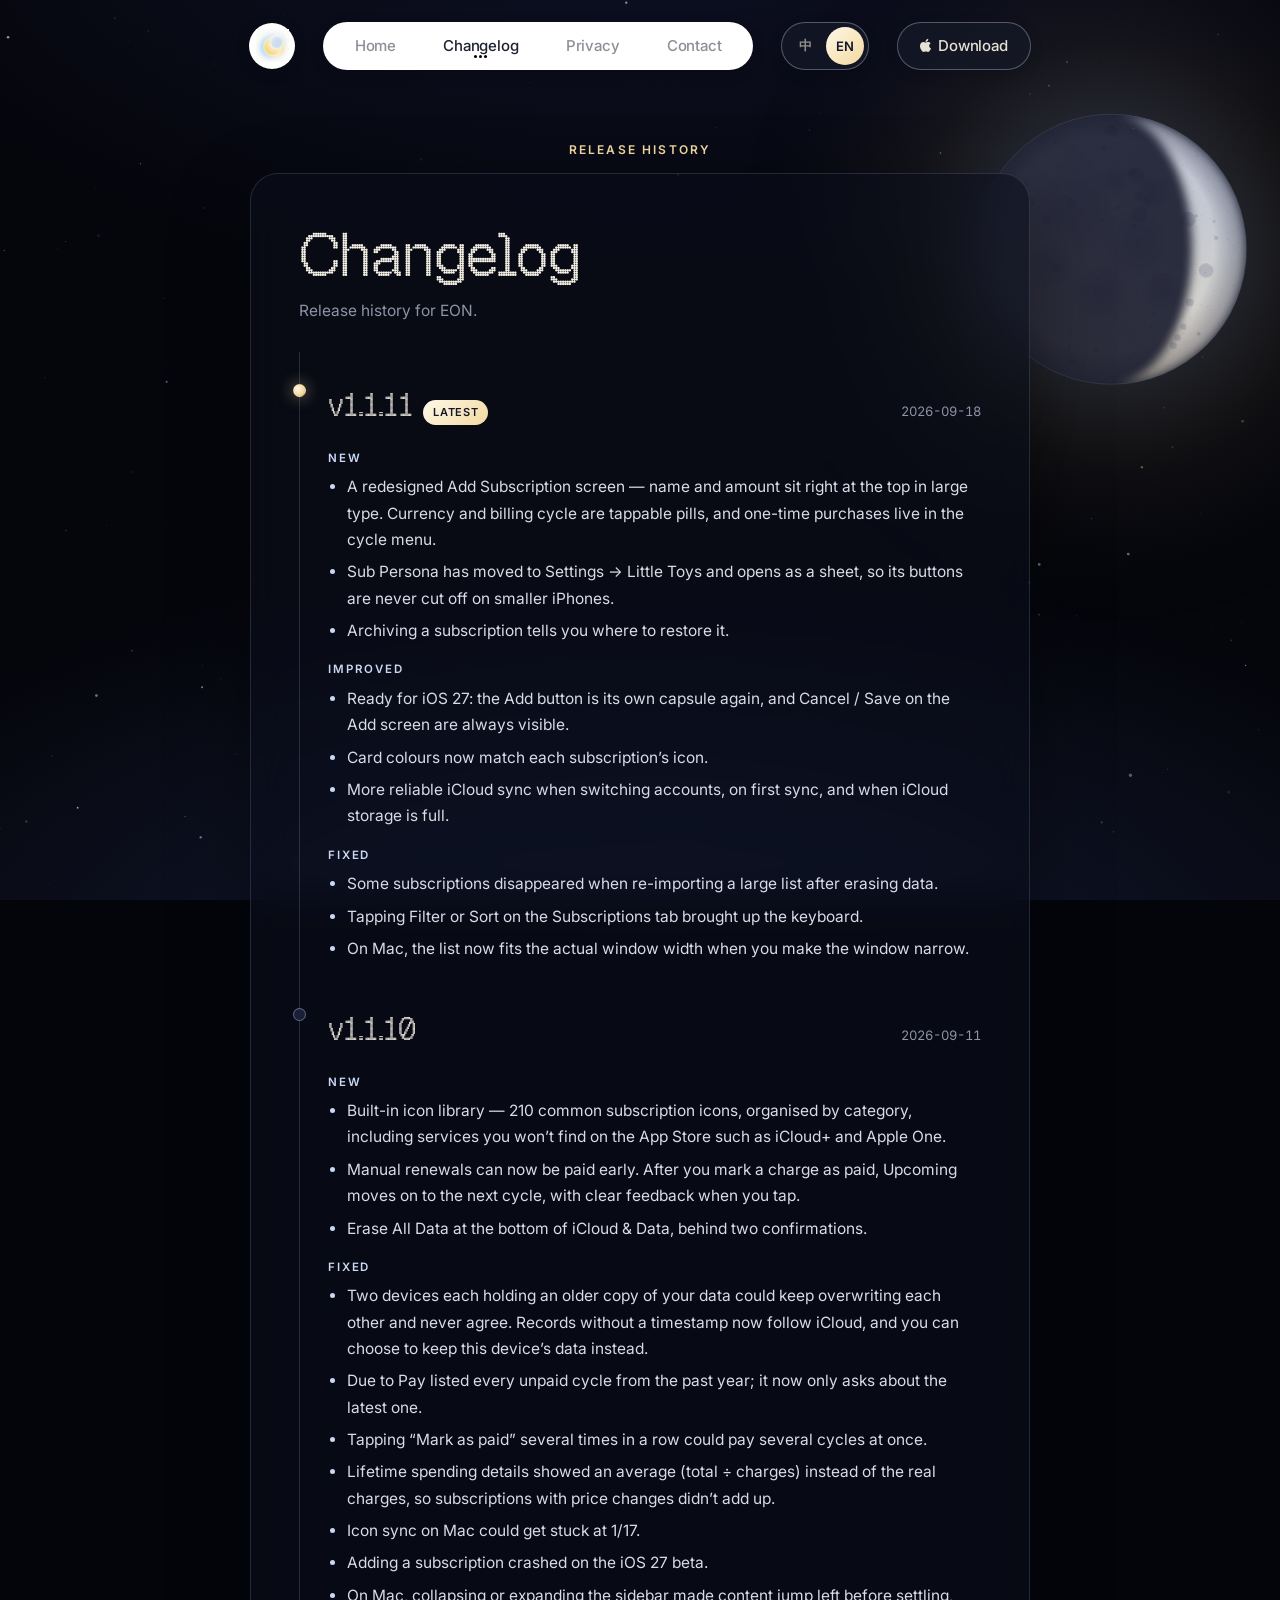
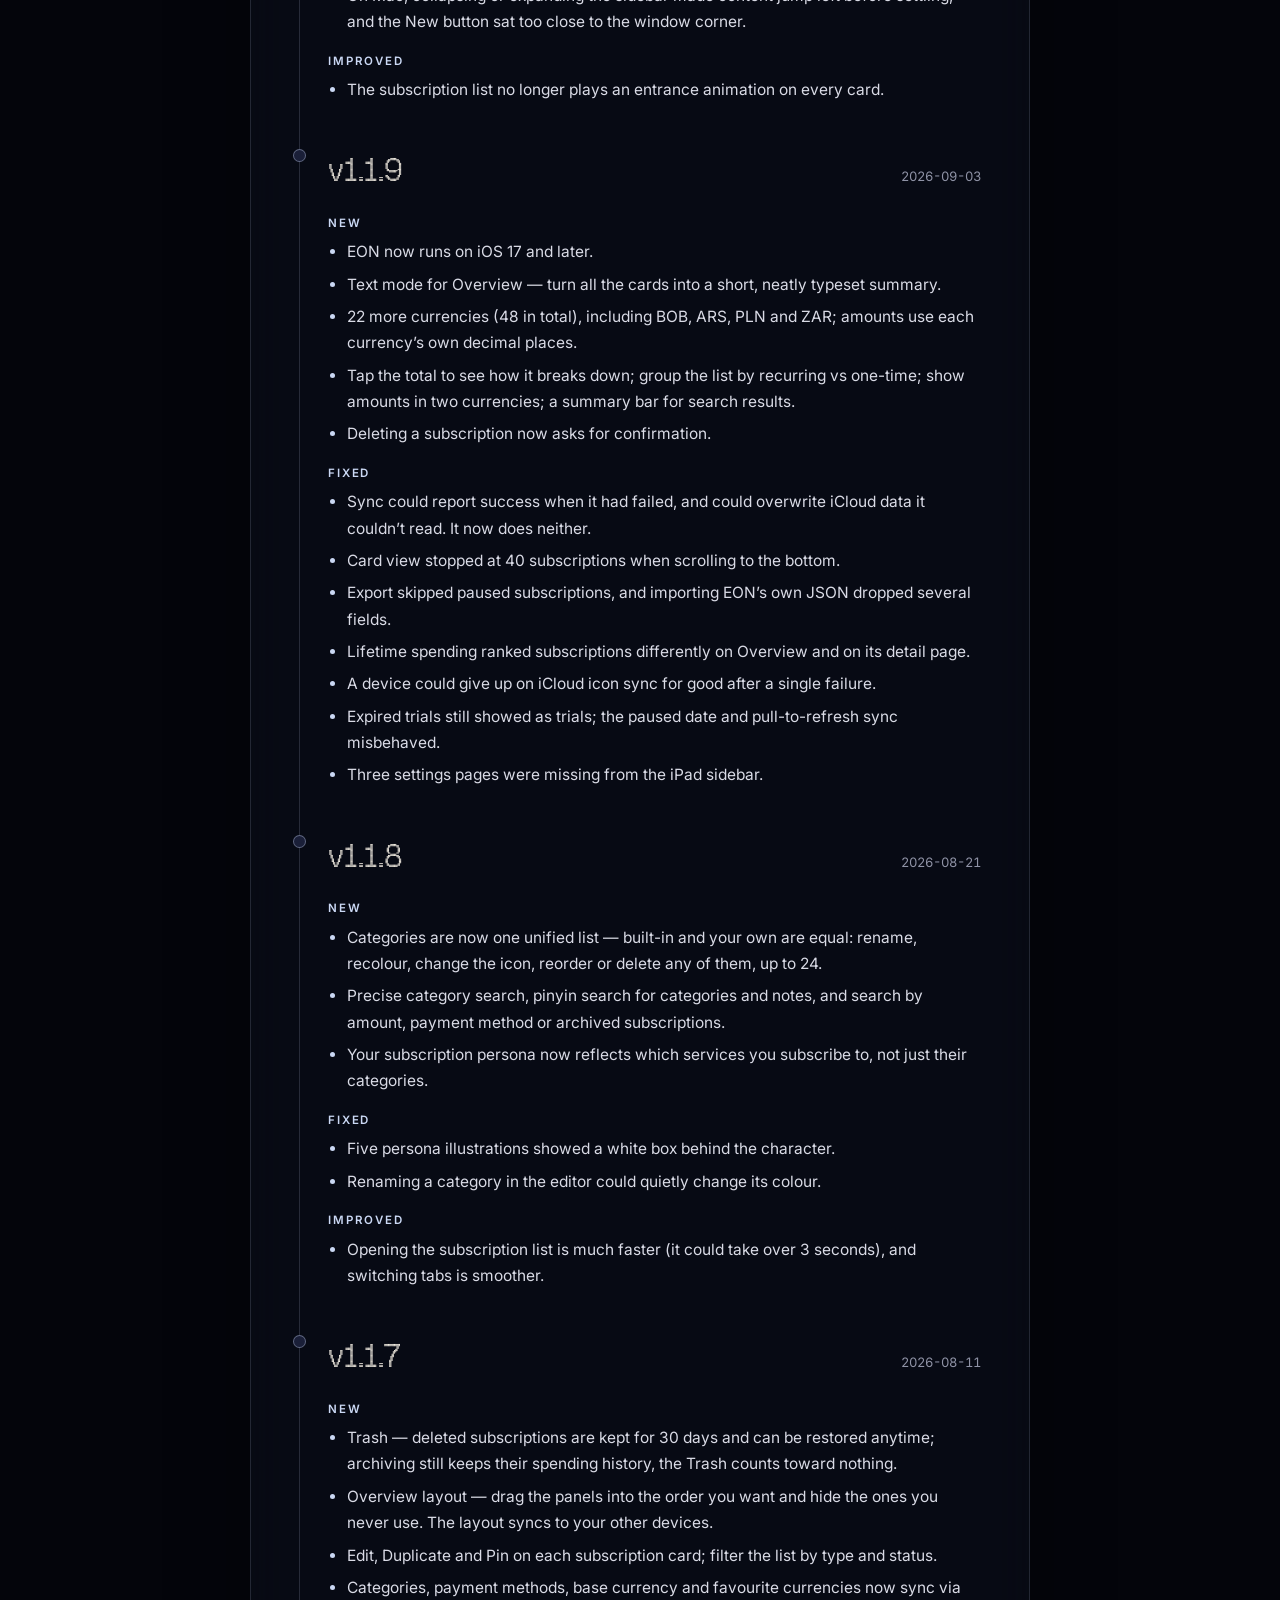
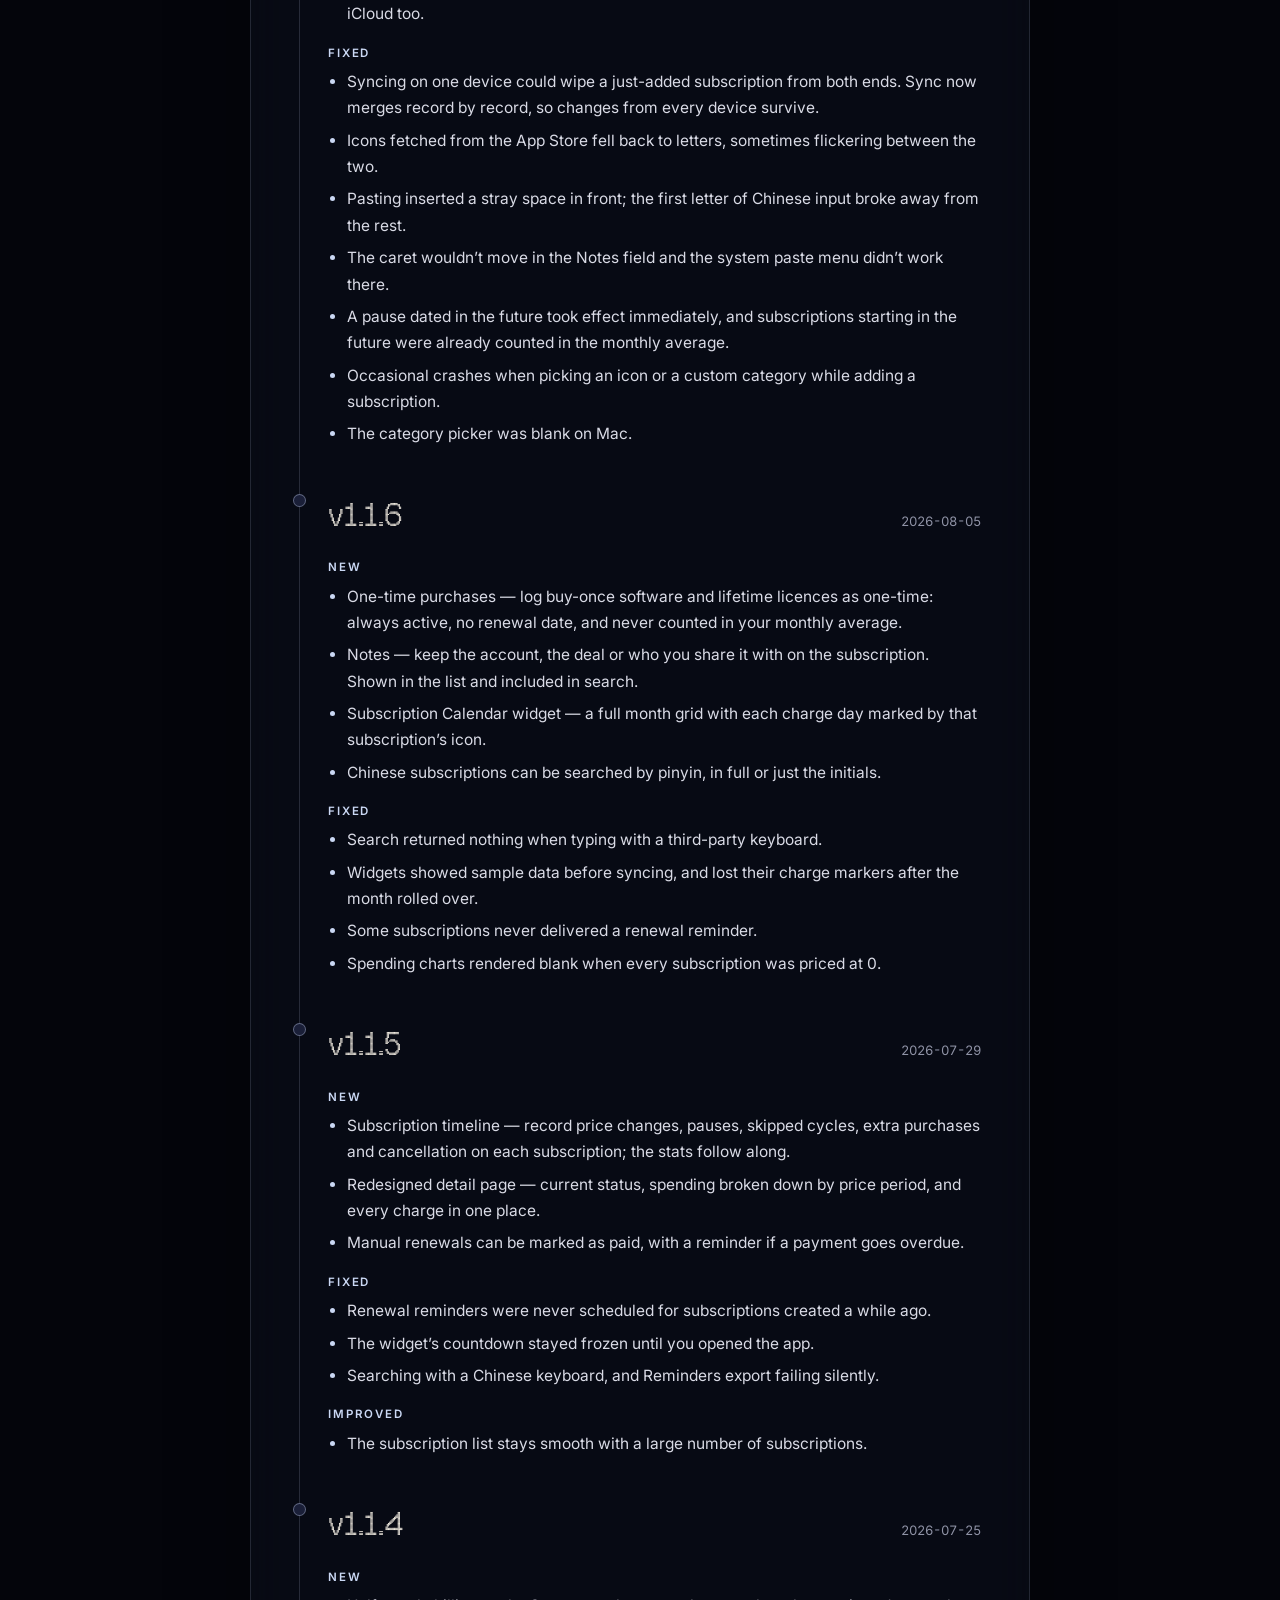
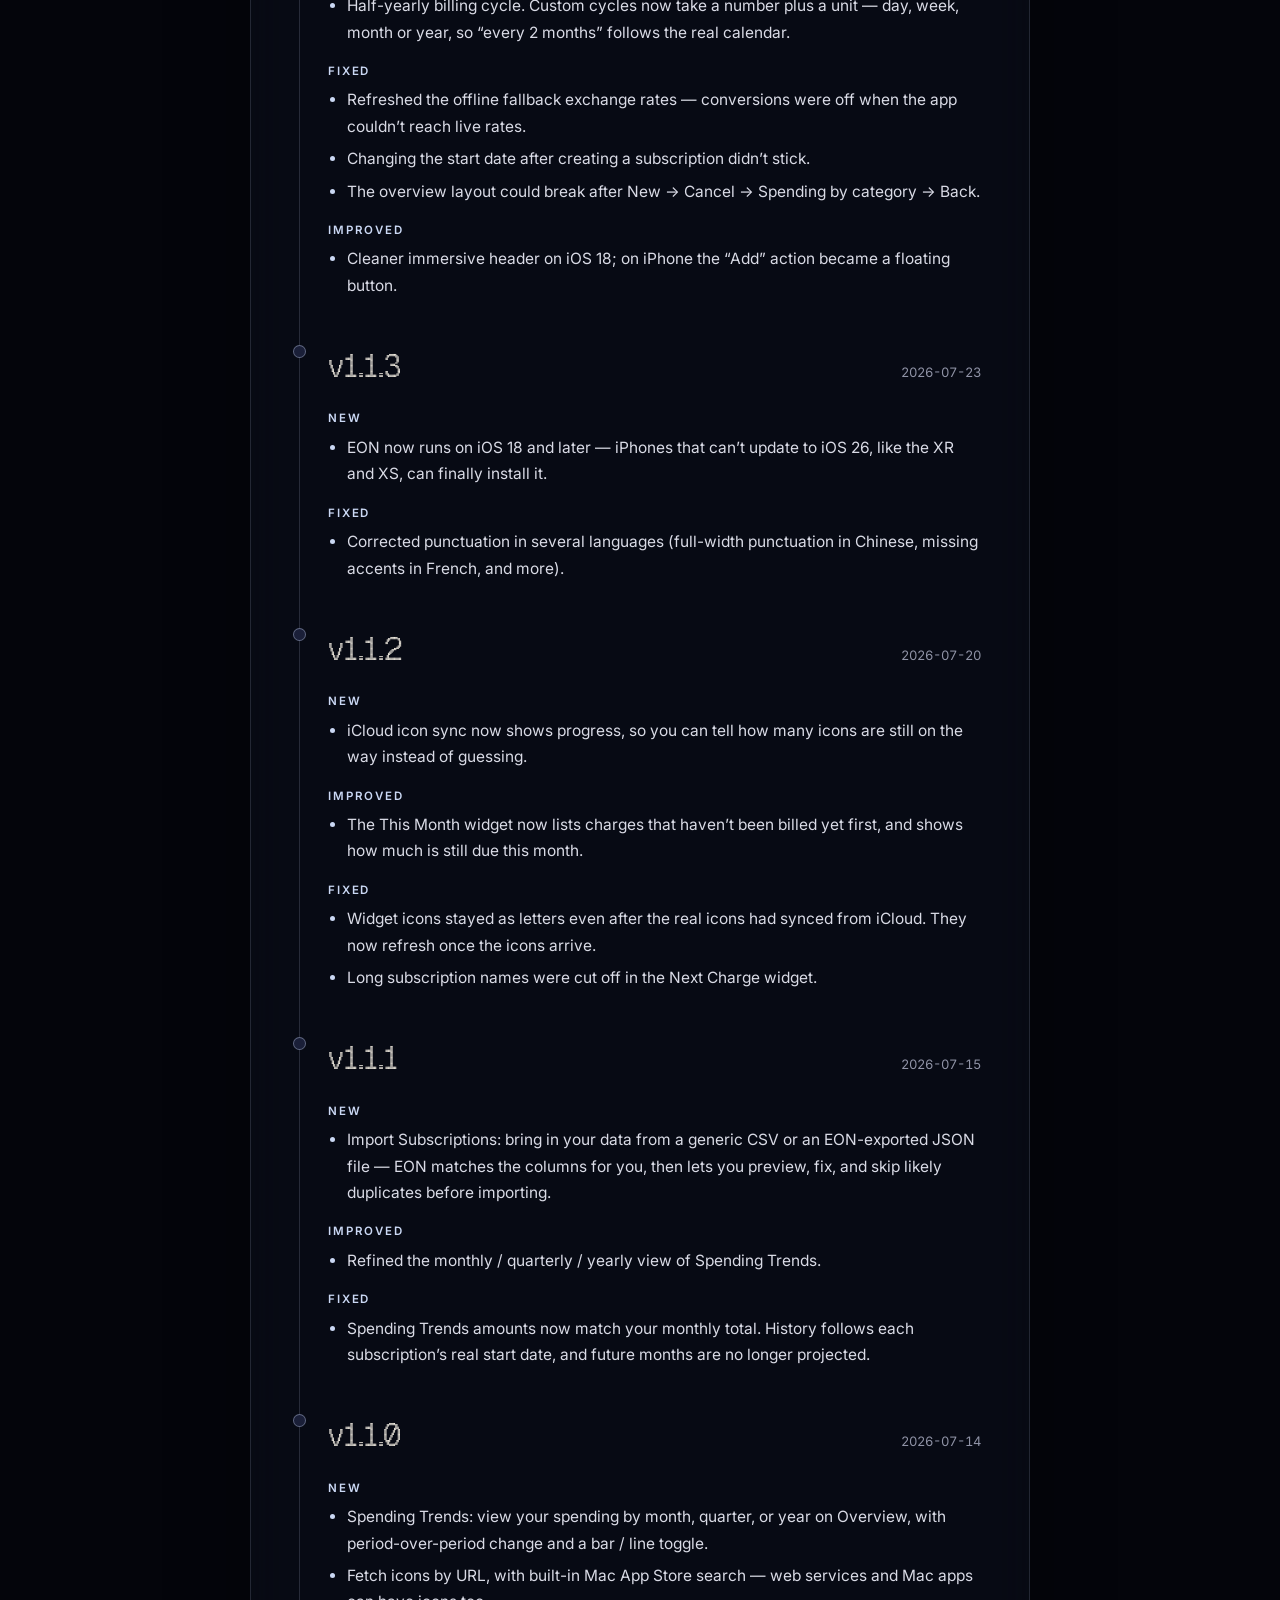
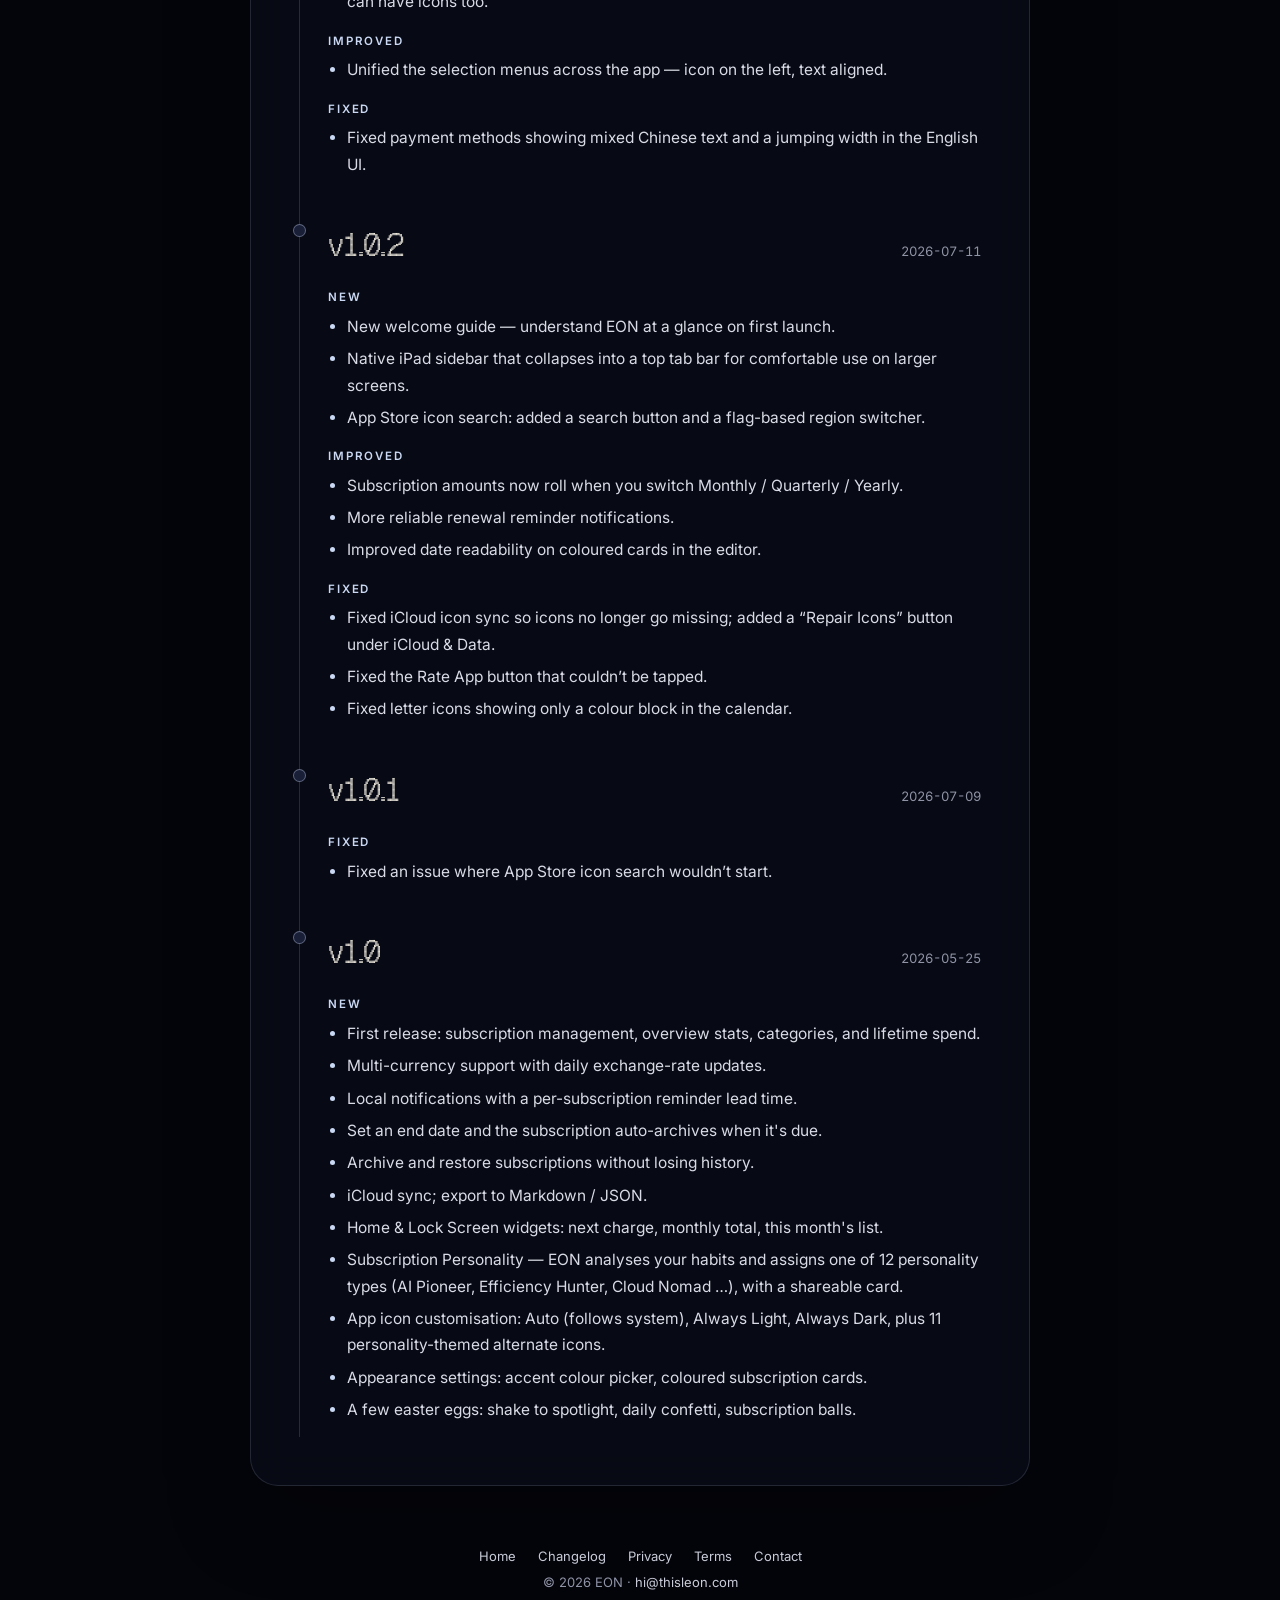
==== changelog.html @ d19ac511 "site: 换成月相主题新官网 + 中英切换 + 联系页 - 首页:动态月相夜空(月面纹理、柔和明暗交界线、8 相轨道、流星)、真实产品数据、App Store 下载直达 - 中英切换:记住选择,默认" ====
<!DOCTYPE html>
<html lang="en" data-lang="en">
<head>
  <meta charset="UTF-8" />
  <meta name="viewport" content="width=device-width, initial-scale=1, viewport-fit=cover" />
  <title>EON — Changelog</title>
  <meta name="description" content="EON tracks your subscriptions, reminds you before renewals and shows where your money goes. Free, private, on iPhone, iPad and Mac." />
  <script>
    (function () {
      var l;
      try { l = localStorage.getItem("eon-lang"); } catch (e) {}
      if (l !== "zh" && l !== "en") l = (navigator.language || "en").toLowerCase().indexOf("zh") === 0 ? "zh" : "en";
      var h = document.documentElement;
      h.setAttribute("data-lang", l);
      h.setAttribute("lang", l === "zh" ? "zh-Hans" : "en");
      h.dataset.titleEn = "EON — Changelog";
      h.dataset.titleZh = "EON —— 更新日志";
      document.title = l === "zh" ? h.dataset.titleZh : h.dataset.titleEn;
    })();
  </script>
  <link rel="preconnect" href="https://fonts.googleapis.com" />
  <link rel="preconnect" href="https://fonts.gstatic.com" crossorigin />
  <link href="https://fonts.googleapis.com/css2?family=Inter:wght@400;500;600&display=swap" rel="stylesheet" />
  <link href="https://db.onlinewebfonts.com/c/8cb707a9b8a73f8a7403336b861c3074?family=BubbledotICG-FinePos" rel="stylesheet" />
  <link rel="stylesheet" href="https://cdnjs.cloudflare.com/ajax/libs/font-awesome/6.5.2/css/all.min.css" integrity="sha512-SnH5WK+bZxgPHs44uWIX+LLJAJ9/2PkPKZ5QiAj6Ta86w+fsb2TkcmfRyVX3pBnMFcV7oQPJkl9QevSCWr3W6A==" crossorigin="anonymous" referrerpolicy="no-referrer" />
  <link rel="icon" href="assets/logo.webp" type="image/webp" />
  <link rel="stylesheet" href="styles.css" />
</head>
<body class="doc-page">
  <!-- Night sky + a moon that slowly walks through its phases (drawn in main.js). -->
  <div class="bg" aria-hidden="true">
    <canvas class="sky" data-moon="corner"></canvas>
    <div class="bg-grain"></div>
  </div>

  <div class="page">
    <header class="header">
      <a class="logo" href="index.html" aria-label="EON">
        <img src="assets/logo.webp" alt="" width="52" height="52" />
      </a>

      <nav class="nav" aria-label="Primary">
        <a class="nav-link" href="index.html"><span class="en">Home</span><span class="zh">首页</span></a>
        <a class="nav-link is-active" aria-current="page" href="changelog.html"><span class="en">Changelog</span><span class="zh">更新日志</span></a>
        <a class="nav-link" href="privacy.html"><span class="en">Privacy</span><span class="zh">隐私</span></a>
        <a class="nav-link" href="contact.html"><span class="en">Contact</span><span class="zh">联系</span></a>
      </nav>

      <div class="lang" role="group" aria-label="Language / 语言">
        <button type="button" data-l="zh" lang="zh-Hans">中</button>
        <button type="button" data-l="en" lang="en">EN</button>
      </div>

      <a class="sign-in" href="https://apps.apple.com/app/id6771706897" data-href-en="https://apps.apple.com/app/id6771706897" data-href-zh="https://apps.apple.com/cn/app/id6771706897" target="_blank" rel="noopener"><i class="fa-brands fa-apple" aria-hidden="true"></i> <span class="en">Download</span><span class="zh">下载</span></a>

      <button class="burger" type="button" aria-label="Menu" aria-expanded="false" aria-controls="mobile-menu">
        <span></span><span></span><span></span>
      </button>
    </header>

    <div class="menu-overlay" hidden></div>
    <nav class="mobile-menu" id="mobile-menu" aria-label="Mobile" hidden>
      <a class="mobile-link" href="index.html" style="--i: 0"><span class="en">Home</span><span class="zh">首页</span></a>
      <a class="mobile-link is-active" aria-current="page" href="changelog.html" style="--i: 1"><span class="en">Changelog</span><span class="zh">更新日志</span></a>
      <a class="mobile-link" href="privacy.html" style="--i: 2"><span class="en">Privacy</span><span class="zh">隐私</span></a>
      <a class="mobile-link" href="contact.html" style="--i: 3"><span class="en">Contact</span><span class="zh">联系</span></a>
      <a class="mobile-sign-in" href="https://apps.apple.com/app/id6771706897" data-href-en="https://apps.apple.com/app/id6771706897" data-href-zh="https://apps.apple.com/cn/app/id6771706897" target="_blank" rel="noopener" style="--i: 4"><i class="fa-brands fa-apple" aria-hidden="true"></i> <span class="en">Download on the App Store</span><span class="zh">在 App Store 下载</span></a>
    </nav>

    <main class="doc-main">
      <p class="kicker anim" style="--d: 0.05s"><span class="en">Release history</span><span class="zh">版本记录</span></p>
      <article class="doc anim" style="--d: 0.15s">
    <h1><span class="zh">更新日志</span><span class="en">Changelog</span></h1>
    <p class="muted">
      <span class="zh">EON 的版本更新记录。</span>
      <span class="en">Release history for EON.</span>
    </p>

    <div class="timeline">

    <div class="release latest">
      <div class="ver">
        <h3>v1.1.11</h3>
        <span class="badge-latest"><span class="zh">最新</span><span class="en">Latest</span></span>
        <span class="date">2026-09-18</span>
      </div>
      <div class="en">
        <h4>New</h4>
        <ul>
          <li>A redesigned Add Subscription screen — name and amount sit right at the top in large type. Currency and billing cycle are tappable pills, and one-time purchases live in the cycle menu.</li>
          <li>Sub Persona has moved to Settings → Little Toys and opens as a sheet, so its buttons are never cut off on smaller iPhones.</li>
          <li>Archiving a subscription tells you where to restore it.</li>
        </ul>
        <h4>Improved</h4>
        <ul>
          <li>Ready for iOS 27: the Add button is its own capsule again, and Cancel / Save on the Add screen are always visible.</li>
          <li>Card colours now match each subscription’s icon.</li>
          <li>More reliable iCloud sync when switching accounts, on first sync, and when iCloud storage is full.</li>
        </ul>
        <h4>Fixed</h4>
        <ul>
          <li>Some subscriptions disappeared when re-importing a large list after erasing data.</li>
          <li>Tapping Filter or Sort on the Subscriptions tab brought up the keyboard.</li>
          <li>On Mac, the list now fits the actual window width when you make the window narrow.</li>
        </ul>
      </div>
      <div class="zh">
        <h4>新增</h4>
        <ul>
          <li>新增订阅页重做 —— 名称和金额放到最上面，大字直接输入；币种和周期变成胶囊，点一下就能切，买断也并进了周期菜单。</li>
          <li>订阅人格搬进「设置 → 小玩具」，改为底部弹窗，小屏手机上按钮不再被挡住。</li>
          <li>归档后会告诉你去哪里恢复。</li>
        </ul>
        <h4>优化</h4>
        <ul>
          <li>适配 iOS 27：「新增」按钮重新独立成胶囊，新增页的「取消 / 保存」不再看不见。</li>
          <li>订阅卡片的底色和图标颜色对上了。</li>
          <li>iCloud 同步更稳：切换账号、首次同步、存储配额已满都能正确处理。</li>
        </ul>
        <h4>修复</h4>
        <ul>
          <li>清空后重新导入大量订阅时，部分订阅会被吞掉。</li>
          <li>订阅页点筛选 / 排序会弹出键盘。</li>
          <li>Mac 上窗口拖窄后，列表会按实际宽度排列。</li>
        </ul>
      </div>
    </div>

    <div class="release">
      <div class="ver">
        <h3>v1.1.10</h3>
        <span class="date">2026-09-11</span>
      </div>
      <div class="en">
        <h4>New</h4>
        <ul>
          <li>Built-in icon library — 210 common subscription icons, organised by category, including services you won’t find on the App Store such as iCloud+ and Apple One.</li>
          <li>Manual renewals can now be paid early. After you mark a charge as paid, Upcoming moves on to the next cycle, with clear feedback when you tap.</li>
          <li>Erase All Data at the bottom of iCloud & Data, behind two confirmations.</li>
        </ul>
        <h4>Fixed</h4>
        <ul>
          <li>Two devices each holding an older copy of your data could keep overwriting each other and never agree. Records without a timestamp now follow iCloud, and you can choose to keep this device’s data instead.</li>
          <li>Due to Pay listed every unpaid cycle from the past year; it now only asks about the latest one.</li>
          <li>Tapping “Mark as paid” several times in a row could pay several cycles at once.</li>
          <li>Lifetime spending details showed an average (total ÷ charges) instead of the real charges, so subscriptions with price changes didn’t add up.</li>
          <li>Icon sync on Mac could get stuck at 1/17.</li>
          <li>Adding a subscription crashed on the iOS 27 beta.</li>
          <li>On Mac, collapsing or expanding the sidebar made content jump left before settling, and the New button sat too close to the window corner.</li>
        </ul>
        <h4>Improved</h4>
        <ul>
          <li>The subscription list no longer plays an entrance animation on every card.</li>
        </ul>
      </div>
      <div class="zh">
        <h4>新增</h4>
        <ul>
          <li>内置图标库 —— 按分类收录 210 个常用订阅图标，iCloud+、Apple One 这类 App Store 搜不到的服务也有。</li>
          <li>手动续费可以提前支付；标记已付后「即将扣费」直接跳到下一期，点下去有明确反馈。</li>
          <li>「iCloud 与数据」底部新增「清空所有数据」，两道确认后才会执行。</li>
        </ul>
        <h4>修复</h4>
        <ul>
          <li>两台设备各自拿着一份旧数据时，会互相覆盖、永远对不齐。没有时间戳的记录改以 iCloud 为准，也可以选择以本机数据为准。</li>
          <li>「待付款」把过去一年没标记的每一期都列出来，现在只提醒最近一期。</li>
          <li>连点几下「标记已付」会一次付掉好几期。</li>
          <li>累计支付明细显示的是「累计 ÷ 次数」的平均值，调过价的订阅数字对不上，现在按真实账单列出。</li>
          <li>Mac 上图标同步卡在 1/17 不动。</li>
          <li>iOS 27 beta 上新增订阅必闪退。</li>
          <li>Mac 上收起 / 展开侧边栏时内容先跑到左边再回来，「新增」按钮贴着窗口边角。</li>
        </ul>
        <h4>优化</h4>
        <ul>
          <li>订阅列表去掉了每张卡片的进场动效，打开更干脆。</li>
        </ul>
      </div>
    </div>

    <div class="release">
      <div class="ver">
        <h3>v1.1.9</h3>
        <span class="date">2026-09-03</span>
      </div>
      <div class="en">
        <h4>New</h4>
        <ul>
          <li>EON now runs on iOS 17 and later.</li>
          <li>Text mode for Overview — turn all the cards into a short, neatly typeset summary.</li>
          <li>22 more currencies (48 in total), including BOB, ARS, PLN and ZAR; amounts use each currency’s own decimal places.</li>
          <li>Tap the total to see how it breaks down; group the list by recurring vs one-time; show amounts in two currencies; a summary bar for search results.</li>
          <li>Deleting a subscription now asks for confirmation.</li>
        </ul>
        <h4>Fixed</h4>
        <ul>
          <li>Sync could report success when it had failed, and could overwrite iCloud data it couldn’t read. It now does neither.</li>
          <li>Card view stopped at 40 subscriptions when scrolling to the bottom.</li>
          <li>Export skipped paused subscriptions, and importing EON’s own JSON dropped several fields.</li>
          <li>Lifetime spending ranked subscriptions differently on Overview and on its detail page.</li>
          <li>A device could give up on iCloud icon sync for good after a single failure.</li>
          <li>Expired trials still showed as trials; the paused date and pull-to-refresh sync misbehaved.</li>
          <li>Three settings pages were missing from the iPad sidebar.</li>
        </ul>
      </div>
      <div class="zh">
        <h4>新增</h4>
        <ul>
          <li>支持 iOS 17 及以上系统。</li>
          <li>总览「纯文字模式」—— 一键把所有卡片变成一篇排版整齐的小结。</li>
          <li>新增 22 个常用币种（共 48 个），含玻利维亚诺、阿根廷比索、兹罗提、兰特等；小数位按各币种自己的规则显示。</li>
          <li>点总额看明细；列表可按周期 / 买断分组；支持双币显示；搜索结果带汇总栏。</li>
          <li>删除订阅前会先确认。</li>
        </ul>
        <h4>修复</h4>
        <ul>
          <li>同步失败时会误报成功，还可能用读不出来的数据覆盖 iCloud。两种情况都不会再发生。</li>
          <li>卡片模式下列表滑到底只有 40 条。</li>
          <li>导出漏掉已暂停的订阅；导入 EON 自己导出的 JSON 会丢字段。</li>
          <li>累计支付在总览和二级页里的排名对不上。</li>
          <li>图标的 iCloud 同步失败一次后就彻底放弃。</li>
          <li>过期的试用仍显示为试用；暂停日期、下拉同步表现异常。</li>
          <li>iPad 侧边栏漏掉了三个设置页。</li>
        </ul>
      </div>
    </div>

    <div class="release">
      <div class="ver">
        <h3>v1.1.8</h3>
        <span class="date">2026-08-21</span>
      </div>
      <div class="en">
        <h4>New</h4>
        <ul>
          <li>Categories are now one unified list — built-in and your own are equal: rename, recolour, change the icon, reorder or delete any of them, up to 24.</li>
          <li>Precise category search, pinyin search for categories and notes, and search by amount, payment method or archived subscriptions.</li>
          <li>Your subscription persona now reflects which services you subscribe to, not just their categories.</li>
        </ul>
        <h4>Fixed</h4>
        <ul>
          <li>Five persona illustrations showed a white box behind the character.</li>
          <li>Renaming a category in the editor could quietly change its colour.</li>
        </ul>
        <h4>Improved</h4>
        <ul>
          <li>Opening the subscription list is much faster (it could take over 3 seconds), and switching tabs is smoother.</li>
        </ul>
      </div>
      <div class="zh">
        <h4>新增</h4>
        <ul>
          <li>分类合并成一张表 —— 预置和自建完全平等：都能改名、改色、换图标、拖动排序、删除，最多 24 个。</li>
          <li>分类精确搜索；拼音搜索扩展到分类和备注；金额、支付方式、已归档订阅也能搜。</li>
          <li>订阅人格改看你订阅了哪些服务，不再只看分类。</li>
        </ul>
        <h4>修复</h4>
        <ul>
          <li>有 5 张人格插画背后带着一块白色方块。</li>
          <li>编辑分类时只改名字，颜色却被悄悄改掉。</li>
        </ul>
        <h4>优化</h4>
        <ul>
          <li>点开订阅列表更快了（以前可能要卡 3 秒多），切换标签页更顺。</li>
        </ul>
      </div>
    </div>

    <div class="release">
      <div class="ver">
        <h3>v1.1.7</h3>
        <span class="date">2026-08-11</span>
      </div>
      <div class="en">
        <h4>New</h4>
        <ul>
          <li>Trash — deleted subscriptions are kept for 30 days and can be restored anytime; archiving still keeps their spending history, the Trash counts toward nothing.</li>
          <li>Overview layout — drag the panels into the order you want and hide the ones you never use. The layout syncs to your other devices.</li>
          <li>Edit, Duplicate and Pin on each subscription card; filter the list by type and status.</li>
          <li>Categories, payment methods, base currency and favourite currencies now sync via iCloud too.</li>
        </ul>
        <h4>Fixed</h4>
        <ul>
          <li>Syncing on one device could wipe a just-added subscription from both ends. Sync now merges record by record, so changes from every device survive.</li>
          <li>Icons fetched from the App Store fell back to letters, sometimes flickering between the two.</li>
          <li>Pasting inserted a stray space in front; the first letter of Chinese input broke away from the rest.</li>
          <li>The caret wouldn’t move in the Notes field and the system paste menu didn’t work there.</li>
          <li>A pause dated in the future took effect immediately, and subscriptions starting in the future were already counted in the monthly average.</li>
          <li>Occasional crashes when picking an icon or a custom category while adding a subscription.</li>
          <li>The category picker was blank on Mac.</li>
        </ul>
      </div>
      <div class="zh">
        <h4>新增</h4>
        <ul>
          <li>回收站 —— 删掉的订阅保留 30 天，随时可以还原；归档仍旧保留历史花费，回收站里的则完全不计入统计。</li>
          <li>总览布局 —— 面板可以自己拖动排序、用不上的隐藏掉，设置会同步到你的其他设备。</li>
          <li>订阅卡片新增「编辑」「复制」「置顶」；列表支持按类型和状态筛选。</li>
          <li>分类、支付方式、基础货币、常用币种现在也跟着 iCloud 同步。</li>
        </ul>
        <h4>修复</h4>
        <ul>
          <li>在一台设备上同步，可能把另一台刚添加的订阅从两端一起抹掉。同步已改为逐条合并，各设备的改动都留得住。</li>
          <li>App Store 取来的图标会变回字母，甚至和字母来回闪。</li>
          <li>粘贴时前面莫名多一个空格；中文输入的第一个字母掉出来，跟后面连不上。</li>
          <li>备注框里光标移不动，也用不了系统的粘贴菜单。</li>
          <li>排在未来的暂停会立刻生效；开始时间填在未来的订阅当月就被算进了月均。</li>
          <li>新增订阅时挑图标、选自定义分类偶发闪退。</li>
          <li>Mac 上分类选择器是空白的。</li>
        </ul>
      </div>
    </div>

    <div class="release">
      <div class="ver">
        <h3>v1.1.6</h3>
        <span class="date">2026-08-05</span>
      </div>
      <div class="en">
        <h4>New</h4>
        <ul>
          <li>One-time purchases — log buy-once software and lifetime licences as one-time: always active, no renewal date, and never counted in your monthly average.</li>
          <li>Notes — keep the account, the deal or who you share it with on the subscription. Shown in the list and included in search.</li>
          <li>Subscription Calendar widget — a full month grid with each charge day marked by that subscription’s icon.</li>
          <li>Chinese subscriptions can be searched by pinyin, in full or just the initials.</li>
        </ul>
        <h4>Fixed</h4>
        <ul>
          <li>Search returned nothing when typing with a third-party keyboard.</li>
          <li>Widgets showed sample data before syncing, and lost their charge markers after the month rolled over.</li>
          <li>Some subscriptions never delivered a renewal reminder.</li>
          <li>Spending charts rendered blank when every subscription was priced at 0.</li>
        </ul>
      </div>
      <div class="zh">
        <h4>新增</h4>
        <ul>
          <li>一次性买断 —— 买断软件、终身授权可以按「一次性」记录，永久有效，不算进月均。</li>
          <li>订阅备注 —— 账号、优惠、共享成员都能记，列表里看得到，也搜得到。</li>
          <li>订阅日历小组件 —— 整月网格，扣费日贴上对应订阅的图标。</li>
          <li>中文订阅可以直接打拼音搜索，全拼或首字母都行。</li>
        </ul>
        <h4>修复</h4>
        <ul>
          <li>用第三方输入法打字时，点搜索搜不到内容。</li>
          <li>小组件在同步前显示示例数据、跨月丢失扣费标记。</li>
          <li>部分订阅收不到续费提醒。</li>
          <li>所有订阅金额为 0 时，支出图表显示成空白。</li>
        </ul>
      </div>
    </div>

    <div class="release">
      <div class="ver">
        <h3>v1.1.5</h3>
        <span class="date">2026-07-29</span>
      </div>
      <div class="en">
        <h4>New</h4>
        <ul>
          <li>Subscription timeline — record price changes, pauses, skipped cycles, extra purchases and cancellation on each subscription; the stats follow along.</li>
          <li>Redesigned detail page — current status, spending broken down by price period, and every charge in one place.</li>
          <li>Manual renewals can be marked as paid, with a reminder if a payment goes overdue.</li>
        </ul>
        <h4>Fixed</h4>
        <ul>
          <li>Renewal reminders were never scheduled for subscriptions created a while ago.</li>
          <li>The widget’s countdown stayed frozen until you opened the app.</li>
          <li>Searching with a Chinese keyboard, and Reminders export failing silently.</li>
        </ul>
        <h4>Improved</h4>
        <ul>
          <li>The subscription list stays smooth with a large number of subscriptions.</li>
        </ul>
      </div>
      <div class="zh">
        <h4>新增</h4>
        <ul>
          <li>订阅事件时间轴 —— 调价、暂停、跳过几期、额外内购、退订都能记在订阅上，统计跟着变。</li>
          <li>详情页重做 —— 当前状态、按价格分段的花费、逐笔账单集中在一页。</li>
          <li>手动续费可以逐笔标记「已付」，逾期还会提醒。</li>
        </ul>
        <h4>修复</h4>
        <ul>
          <li>订过一段时间的订阅，续费提醒一直没排上。</li>
          <li>小组件的倒计时不打开 App 就不动。</li>
          <li>中文输入法搜索、提醒事项导出静默失败。</li>
        </ul>
        <h4>优化</h4>
        <ul>
          <li>订阅数量多时列表更流畅。</li>
        </ul>
      </div>
    </div>

    <div class="release">
      <div class="ver">
        <h3>v1.1.4</h3>
        <span class="date">2026-07-25</span>
      </div>
      <div class="en">
        <h4>New</h4>
        <ul>
          <li>Half-yearly billing cycle. Custom cycles now take a number plus a unit — day, week, month or year, so “every 2 months” follows the real calendar.</li>
        </ul>
        <h4>Fixed</h4>
        <ul>
          <li>Refreshed the offline fallback exchange rates — conversions were off when the app couldn’t reach live rates.</li>
          <li>Changing the start date after creating a subscription didn’t stick.</li>
          <li>The overview layout could break after New → Cancel → Spending by category → Back.</li>
        </ul>
        <h4>Improved</h4>
        <ul>
          <li>Cleaner immersive header on iOS 18; on iPhone the “Add” action became a floating button.</li>
        </ul>
      </div>
      <div class="zh">
        <h4>新增</h4>
        <ul>
          <li>新增「半年」扣费周期。自定义周期改为「数字 + 单位」，天 / 周 / 月 / 年都行，「每 2 个月」按自然日历走。</li>
        </ul>
        <h4>修复</h4>
        <ul>
          <li>刷新离线兜底汇率 —— 拉不到实时汇率时的换算结果偏差。</li>
          <li>新建订阅后再改开始日期不生效。</li>
          <li>「新增 → 取消 → 支出分类 → 返回」之后总览排版错乱。</li>
        </ul>
        <h4>优化</h4>
        <ul>
          <li>iOS 18 上的沉浸式页头更干净；iPhone 的「新增」改为右下角悬浮按钮。</li>
        </ul>
      </div>
    </div>

    <div class="release">
      <div class="ver">
        <h3>v1.1.3</h3>
        <span class="date">2026-07-23</span>
      </div>
      <div class="en">
        <h4>New</h4>
        <ul>
          <li>EON now runs on iOS 18 and later — iPhones that can’t update to iOS 26, like the XR and XS, can finally install it.</li>
        </ul>
        <h4>Fixed</h4>
        <ul>
          <li>Corrected punctuation in several languages (full-width punctuation in Chinese, missing accents in French, and more).</li>
        </ul>
      </div>
      <div class="zh">
        <h4>新增</h4>
        <ul>
          <li>支持 iOS 18 及以上系统 —— iPhone XR / XS 这类升不到 iOS 26 的机型终于能装。</li>
        </ul>
        <h4>修复</h4>
        <ul>
          <li>修正部分语言的标点符号(中文全角标点、法语重音等)。</li>
        </ul>
      </div>
    </div>

    <div class="release">
      <div class="ver">
        <h3>v1.1.2</h3>
        <span class="date">2026-07-20</span>
      </div>
      <div class="en">
        <h4>New</h4>
        <ul>
          <li>iCloud icon sync now shows progress, so you can tell how many icons are still on the way instead of guessing.</li>
        </ul>
        <h4>Improved</h4>
        <ul>
          <li>The This Month widget now lists charges that haven’t been billed yet first, and shows how much is still due this month.</li>
        </ul>
        <h4>Fixed</h4>
        <ul>
          <li>Widget icons stayed as letters even after the real icons had synced from iCloud. They now refresh once the icons arrive.</li>
          <li>Long subscription names were cut off in the Next Charge widget.</li>
        </ul>
      </div>
      <div class="zh">
        <h4>新增</h4>
        <ul>
          <li>iCloud 图标同步新增进度显示,还剩几张没同步一目了然,不用再靠猜。</li>
        </ul>
        <h4>优化</h4>
        <ul>
          <li>「本月清单」小组件改为优先显示尚未扣费的订阅,并显示本月还剩多少待扣。</li>
        </ul>
        <h4>修复</h4>
        <ul>
          <li>修复图标已从 iCloud 同步完成、小组件却仍显示字母的问题,图标到货后会自动刷新。</li>
          <li>修复「下次扣费」小组件中较长的订阅名被截断。</li>
        </ul>
      </div>
    </div>

    <div class="release">
      <div class="ver">
        <h3>v1.1.1</h3>
        <span class="date">2026-07-15</span>
      </div>
      <div class="en">
        <h4>New</h4>
        <ul>
          <li>Import Subscriptions: bring in your data from a generic CSV or an EON-exported JSON file — EON matches the columns for you, then lets you preview, fix, and skip likely duplicates before importing.</li>
        </ul>
        <h4>Improved</h4>
        <ul>
          <li>Refined the monthly / quarterly / yearly view of Spending Trends.</li>
        </ul>
        <h4>Fixed</h4>
        <ul>
          <li>Spending Trends amounts now match your monthly total. History follows each subscription’s real start date, and future months are no longer projected.</li>
        </ul>
      </div>
      <div class="zh">
        <h4>新增</h4>
        <ul>
          <li>导入订阅:支持通用 CSV 与 EON 导出的 JSON —— 自动识别列,导入前可在预览页确认、改错、跳过疑似重复。</li>
        </ul>
        <h4>优化</h4>
        <ul>
          <li>优化支出趋势的月 / 季 / 年展示。</li>
        </ul>
        <h4>修复</h4>
        <ul>
          <li>修复支出趋势的金额口径,现与「本月总额」一致;历史按每笔订阅的真实开始日计算,不再推算未来月份。</li>
        </ul>
      </div>
    </div>

    <div class="release">
      <div class="ver">
        <h3>v1.1.0</h3>
        <span class="date">2026-07-14</span>
      </div>
      <div class="en">
        <h4>New</h4>
        <ul>
          <li>Spending Trends: view your spending by month, quarter, or year on Overview, with period-over-period change and a bar / line toggle.</li>
          <li>Fetch icons by URL, with built-in Mac App Store search — web services and Mac apps can have icons too.</li>
        </ul>
        <h4>Improved</h4>
        <ul>
          <li>Unified the selection menus across the app — icon on the left, text aligned.</li>
        </ul>
        <h4>Fixed</h4>
        <ul>
          <li>Fixed payment methods showing mixed Chinese text and a jumping width in the English UI.</li>
        </ul>
      </div>
      <div class="zh">
        <h4>新增</h4>
        <ul>
          <li>支出趋势:总览按月 / 季 / 年查看支出走势与环比,可切换条形图 / 折线图。</li>
          <li>按网址取图标,并内置 Mac App Store 搜索 —— 网页服务、Mac 软件也能配图标。</li>
        </ul>
        <h4>优化</h4>
        <ul>
          <li>统一各处「选择框」菜单样式(图标左对齐、文本对齐)。</li>
        </ul>
        <h4>修复</h4>
        <ul>
          <li>修复英文界面下支付方式混入中文、显示宽度忽长忽短。</li>
        </ul>
      </div>
    </div>

    <div class="release">
      <div class="ver">
        <h3>v1.0.2</h3>
        <span class="date">2026-07-11</span>
      </div>
      <div class="en">
        <h4>New</h4>
        <ul>
          <li>New welcome guide — understand EON at a glance on first launch.</li>
          <li>Native iPad sidebar that collapses into a top tab bar for comfortable use on larger screens.</li>
          <li>App Store icon search: added a search button and a flag-based region switcher.</li>
        </ul>
        <h4>Improved</h4>
        <ul>
          <li>Subscription amounts now roll when you switch Monthly / Quarterly / Yearly.</li>
          <li>More reliable renewal reminder notifications.</li>
          <li>Improved date readability on coloured cards in the editor.</li>
        </ul>
        <h4>Fixed</h4>
        <ul>
          <li>Fixed iCloud icon sync so icons no longer go missing; added a “Repair Icons” button under iCloud &amp; Data.</li>
          <li>Fixed the Rate App button that couldn’t be tapped.</li>
          <li>Fixed letter icons showing only a colour block in the calendar.</li>
        </ul>
      </div>
      <div class="zh">
        <h4>新增</h4>
        <ul>
          <li>全新上手引导,第一次打开一眼看懂。</li>
          <li>iPad 原生侧边栏,收起化为顶部标签栏,大屏更顺手。</li>
          <li>App Store 找图标:新增搜索按钮 + 国旗切换地区。</li>
        </ul>
        <h4>优化</h4>
        <ul>
          <li>金额在切换 月 / 季 / 年 时数字滚动。</li>
          <li>提升续费提醒的通知可靠性。</li>
          <li>改善编辑页日期在彩色卡片上的可读性。</li>
        </ul>
        <h4>修复</h4>
        <ul>
          <li>修复 iCloud 图标同步问题,「iCloud 与数据」新增「修复图标」按钮。</li>
          <li>修复「评价 App」按钮无法点击。</li>
          <li>修复日历中字母图标只显示色块。</li>
        </ul>
      </div>
    </div>

    <div class="release">
      <div class="ver">
        <h3>v1.0.1</h3>
        <span class="date">2026-07-09</span>
      </div>
      <div class="en">
        <h4>Fixed</h4>
        <ul>
          <li>Fixed an issue where App Store icon search wouldn’t start.</li>
        </ul>
      </div>
      <div class="zh">
        <h4>修复</h4>
        <ul>
          <li>修复搜索 App Store 图标时无法触发搜索的问题。</li>
        </ul>
      </div>
    </div>

    <div class="release">
      <div class="ver">
        <h3>v1.0</h3>
        <span class="date">2026-05-25</span>
      </div>
      <div class="en">
        <h4>New</h4>
        <ul>
          <li>First release: subscription management, overview stats, categories, and lifetime spend.</li>
          <li>Multi-currency support with daily exchange-rate updates.</li>
          <li>Local notifications with a per-subscription reminder lead time.</li>
          <li>Set an end date and the subscription auto-archives when it's due.</li>
          <li>Archive and restore subscriptions without losing history.</li>
          <li>iCloud sync; export to Markdown / JSON.</li>
          <li>Home &amp; Lock Screen widgets: next charge, monthly total, this month's list.</li>
          <li>Subscription Personality — EON analyses your habits and assigns one of 12 personality types (AI Pioneer, Efficiency Hunter, Cloud Nomad …), with a shareable card.</li>
          <li>App icon customisation: Auto (follows system), Always Light, Always Dark, plus 11 personality-themed alternate icons.</li>
          <li>Appearance settings: accent colour picker, coloured subscription cards.</li>
          <li>A few easter eggs: shake to spotlight, daily confetti, subscription balls.</li>
        </ul>
      </div>
      <div class="zh">
        <h4>新增</h4>
        <ul>
          <li>首个版本:订阅管理、总览统计、分类与累计支付。</li>
          <li>支持多币种,每日自动更新汇率。</li>
          <li>本地通知提醒,可按每个订阅单独设置提前天数。</li>
          <li>可设置订阅结束日期,到期自动归档。</li>
          <li>订阅归档与恢复,保留完整历史记录。</li>
          <li>iCloud 同步;支持导出为 Markdown / JSON。</li>
          <li>桌面 / 锁屏小组件:下次扣费、本月总额、本月清单。</li>
          <li>订阅人格 —— EON 根据你的订阅分析出 12 种人格之一(AI 先驱、效率猎人、云端游民……),并生成可分享的人格卡片。</li>
          <li>App 图标自定义:自动跟随系统亮/暗、永久浅色、永久深色,以及 11 款人格专属图标。</li>
          <li>外观设置:主题色选择、彩色订阅卡片。</li>
          <li>一点小玩具:摇一摇聚焦、每日彩带、订阅小球。</li>
        </ul>
      </div>
    </div>

    </div>
  </article>
    </main>

    <footer class="doc-footer">
      <div class="doc-footer-links">
        <a href="index.html"><span class="en">Home</span><span class="zh">首页</span></a>
        <a href="changelog.html"><span class="en">Changelog</span><span class="zh">更新日志</span></a>
        <a href="privacy.html"><span class="en">Privacy</span><span class="zh">隐私政策</span></a>
        <a href="terms.html"><span class="en">Terms</span><span class="zh">使用条款</span></a>
        <a href="contact.html"><span class="en">Contact</span><span class="zh">联系</span></a>
      </div>
      <p>© 2026 EON · <a href="mailto:hi@thisleon.com">hi@thisleon.com</a></p>
    </footer>
  </div>

  <script src="main.js"></script>
</body>
</html>
---- styles.css ----
@font-face {
  font-family: "Geist Pixel Circle";
  src: url("fonts/GeistPixel-Circle.woff2") format("woff2");
  font-weight: 400;
  font-style: normal;
  font-display: swap;
}

:root {
  /* Moon-phase palette — taken from the EON icon: pale gold crescent + moon-blue disc. */
  --bg: #04050b;
  --text: #f6f1e6;
  --muted: #8f93a6;
  --moon-gold: #f2d9a0;
  --moon-blue: #cad8f4;
  --nav-text: #1f2230;
  --pill-dark: rgba(22, 25, 40, 0.72);
  --sign-in-text: #e6e1d4;
  --nav-shadow: 0 4px 14px rgba(0, 0, 0, 0.16);
  --trust-bg: rgba(22, 25, 40, 0.72);
  --trust-border: rgba(202, 216, 244, 0.35);
  --trust-text: #d7d9e4;
  --font-sans: "Inter", "Segoe UI", system-ui, sans-serif;
  --font-display: "BubbledotICG-FinePos", "Geist Pixel Circle", monospace;
  --ease-out: cubic-bezier(0.22, 1, 0.36, 1);
}

*,
*::before,
*::after {
  box-sizing: border-box;
}

html,
body {
  margin: 0;
  padding: 0;
}

body {
  background: var(--bg);
  color: var(--text);
  font-family: var(--font-sans);
  height: 100vh;
  height: 100dvh;
  overflow: hidden;
  -webkit-font-smoothing: antialiased;
  -moz-osx-font-smoothing: grayscale;
  text-rendering: optimizeLegibility;
}

a {
  color: inherit;
  text-decoration: none;
}

button {
  font: inherit;
}

/* ---------- Background video ---------- */

.bg {
  position: absolute;
  inset: 0;
  overflow: hidden;
  background:
    radial-gradient(120% 80% at 50% 110%, #141a33 0%, transparent 60%),
    radial-gradient(90% 60% at 50% -10%, #0d1024 0%, transparent 70%),
    var(--bg);
}

.sky {
  position: absolute;
  inset: 0;
  width: 100%;
  height: 100%;
  display: block;
  pointer-events: none;
  z-index: 0;
}

/* Fine film grain so the gradients don't band. */
.bg-grain {
  position: absolute;
  inset: 0;
  pointer-events: none;
  opacity: 0.12;
  mix-blend-mode: overlay;
  background-image: url("data:image/svg+xml;utf8,<svg xmlns='http://www.w3.org/2000/svg' width='160' height='160'><filter id='n'><feTurbulence type='fractalNoise' baseFrequency='0.9' numOctaves='2' stitchTiles='stitch'/></filter><rect width='100%' height='100%' filter='url(%23n)'/></svg>");
}

/* ---------- Page ---------- */

.page {
  position: relative;
  display: flex;
  flex-direction: column;
  align-items: center;
  height: 100vh;
  height: 100dvh;
  padding: clamp(16px, 2.4vh, 28px) clamp(14px, 3vw, 32px);
  overflow: hidden;
}

.header,
.hero,
.stats,
.mobile-menu {
  position: relative;
  z-index: 1;
}

/* ---------- Header ---------- */

.header {
  flex-shrink: 0;
  display: flex;
  align-items: center;
  justify-content: center;
  gap: clamp(18px, 2.8vw, 28px);
  width: 100%;
  max-width: 820px;
  animation: slideDown 0.7s var(--ease-out) both;
}

/* Keep the burger (now the close X) above the menu overlay. */
.page .header {
  z-index: 3;
}

.logo {
  flex-shrink: 0;
  display: grid;
  place-items: center;
  width: clamp(40px, 4.4vw, 46px);
  height: clamp(40px, 4.4vw, 46px);
  border-radius: 50%;
  background: #fff;
  box-shadow: var(--nav-shadow);
  transition: transform 0.3s var(--ease-out);
}

.logo:hover {
  transform: scale(1.04);
}

.logo img {
  display: block;
  width: 72%;
  height: 72%;
  object-fit: contain;
}

.nav {
  flex: 1;
  max-width: 430px;
  height: clamp(44px, 5.2vw, 48px);
  display: flex;
  align-items: center;
  justify-content: space-around;
  padding: 4px 8px;
  border-radius: 999px;
  background: #fff;
  box-shadow: var(--nav-shadow);
}

.nav-link {
  position: relative;
  padding: 8px 10px;
  font-family: var(--font-sans);
  font-weight: 500;
  font-size: clamp(13px, 1.4vw, 15px);
  letter-spacing: -0.01em;
  color: var(--nav-text);
  opacity: 0.5;
  white-space: nowrap;
  transition: opacity 0.25s ease;
}

.nav-link:hover {
  opacity: 0.75;
}

.nav-link.is-active {
  opacity: 1;
}

.nav-link.is-active::after,
.mobile-link.is-active::after {
  content: "";
  position: absolute;
  left: 50%;
  bottom: 5px;
  width: 3px;
  height: 3px;
  margin-left: -1.5px;
  border-radius: 50%;
  background: #000;
  box-shadow: -5px 0 0 #000, 5px 0 0 #000;
}

.sign-in {
  flex-shrink: 0;
  display: inline-flex;
  align-items: center;
  height: clamp(44px, 5.2vw, 48px);
  padding: 0 clamp(18px, 2.2vw, 22px);
  border-radius: 999px;
  gap: 7px;
  background: var(--pill-dark);
  border: 1px solid var(--trust-border);
  -webkit-backdrop-filter: blur(10px);
  backdrop-filter: blur(10px);
  color: var(--sign-in-text);
  font-weight: 500;
  font-size: clamp(13px, 1.4vw, 15px);
  letter-spacing: -0.01em;
  box-shadow: var(--nav-shadow);
  transition: background 0.25s ease, color 0.25s ease, transform 0.25s var(--ease-out);
}

.sign-in:hover {
  background: rgba(34, 38, 60, 0.85);
  color: #fff;
  transform: translateY(-1px);
}

/* Burger (mobile only) */

.burger {
  display: none;
  position: relative;
  width: 48px;
  height: 48px;
  border: 0;
  border-radius: 50%;
  background: var(--pill-dark);
  border: 1px solid var(--trust-border);
  -webkit-backdrop-filter: blur(10px);
  backdrop-filter: blur(10px);
  box-shadow: var(--nav-shadow);
  cursor: pointer;
  transition: background 0.3s ease;
}

.burger span {
  position: absolute;
  left: 50%;
  top: 50%;
  width: 18px;
  height: 1.5px;
  margin: -0.75px 0 0 -9px;
  border-radius: 2px;
  background: #fff;
  transition: transform 0.35s var(--ease-out), opacity 0.2s ease, background 0.3s ease;
}

.burger span:nth-child(1) {
  transform: translateY(-6.5px);
}

.burger span:nth-child(3) {
  transform: translateY(6.5px);
}

.burger[aria-expanded="true"] {
  background: #fff;
}

.burger[aria-expanded="true"] span {
  background: #000;
}

.burger[aria-expanded="true"] span:nth-child(1) {
  transform: translateY(0) rotate(45deg);
}

.burger[aria-expanded="true"] span:nth-child(2) {
  opacity: 0;
}

.burger[aria-expanded="true"] span:nth-child(3) {
  transform: translateY(0) rotate(-45deg);
}

/* Mobile menu */

.menu-overlay {
  position: fixed;
  inset: 0;
  z-index: 1;
  background: rgba(4, 5, 11, 0.62);
  -webkit-backdrop-filter: blur(6px);
  backdrop-filter: blur(6px);
  animation: overlayIn 0.28s ease both;
}

.mobile-menu {
  position: fixed;
  z-index: 2;
  top: calc(clamp(16px, 2.4vh, 28px) + 60px);
  left: 50%;
  width: min(360px, calc(100% - 28px));
  transform: translateX(-50%);
  display: flex;
  flex-direction: column;
  gap: 4px;
  padding: 22px 18px 20px;
  border-radius: 28px;
  background: #fff;
  box-shadow: 0 20px 60px rgba(0, 0, 0, 0.45);
  animation: menuIn 0.38s var(--ease-out) both;
}

.menu-overlay[hidden],
.mobile-menu[hidden] {
  display: none;
}

.mobile-link {
  position: relative;
  display: block;
  padding: 12px 8px 16px;
  text-align: center;
  font-weight: 500;
  font-size: 17px;
  letter-spacing: -0.01em;
  color: var(--nav-text);
  opacity: 0.55;
  animation: linkIn 0.45s var(--ease-out) both;
  animation-delay: calc(0.06s + var(--i) * 0.05s);
}

.mobile-link.is-active {
  opacity: 1;
}

.mobile-link.is-active::after {
  bottom: 8px;
}

.mobile-sign-in {
  display: block;
  margin-top: 10px;
  padding: 14px;
  border-radius: 999px;
  background: #161a2b;
  color: var(--sign-in-text);
  text-align: center;
  font-weight: 500;
  font-size: 16px;
  animation: linkIn 0.45s var(--ease-out) both;
  animation-delay: calc(0.06s + var(--i) * 0.05s);
}

/* ---------- Hero ---------- */

.hero {
  flex: 1;
  display: flex;
  flex-direction: column;
  align-items: center;
  justify-content: center;
  width: 100%;
  max-width: 900px;
  text-align: center;
  min-height: 0;
}

.trust {
  --trust-size: clamp(36px, 4.5vw, 42px);
  display: inline-flex;
  align-items: center;
  margin-bottom: clamp(16px, 2.5vh, 26px);
}

.trust-avatar {
  position: relative;
  display: inline-block;
  width: var(--trust-size);
  height: var(--trust-size);
  padding: 5px;
  border-radius: 50%;
  background: var(--trust-bg);
  border: 1px solid var(--trust-border);
  -webkit-backdrop-filter: blur(10px);
  backdrop-filter: blur(10px);
  transition: transform 0.35s var(--ease-out);
}

.trust-avatar + .trust-avatar {
  margin-left: calc(var(--trust-size) * -0.42);
}

.trust-avatar.a1 { z-index: 1; }
.trust-avatar.a2 { z-index: 2; }
.trust-avatar.a3 { z-index: 4; }

.trust:hover .a1 { transform: translateY(-2px); }
.trust:hover .a2 { transform: translateY(-4px); }
.trust:hover .a3 { transform: translateY(-2px); }

.trust-inner {
  display: grid;
  place-items: center;
  width: 100%;
  height: 100%;
  border-radius: 50%;
  background: linear-gradient(145deg, #fbf6ea 0%, var(--moon-blue) 100%);
  color: #1c2033;
  font-size: calc(var(--trust-size) * 0.34);
  line-height: 1;
}

.trust-pill {
  position: relative;
  z-index: 3;
  display: inline-flex;
  align-items: center;
  height: var(--trust-size);
  margin-left: calc(var(--trust-size) * -0.42);
  padding: 0 16px 0 calc(var(--trust-size) * 0.58);
  border-radius: 999px;
  background: var(--trust-bg);
  border: 1px solid var(--trust-border);
  -webkit-backdrop-filter: blur(10px);
  backdrop-filter: blur(10px);
  color: var(--trust-text);
  font-weight: 500;
  font-size: clamp(12px, 1.4vw, 13.5px);
  white-space: nowrap;
}

.headline {
  margin: 0;
  font-family: var(--font-display);
  font-weight: 400;
  font-size: clamp(28px, 6.2vw, 80px);
  letter-spacing: -0.04em;
  line-height: 1.12;
  color: var(--text);
  text-shadow: 0 0 28px rgba(4, 5, 11, 0.55);
  white-space: nowrap;
  overflow: hidden;
  max-width: 100%;
}

.headline .line {
  display: block;
  opacity: 0;
  transform: translateY(14px);
  animation: headlineFade 0.85s var(--ease-out) forwards;
  animation-delay: var(--ld, 0s);
}

.subhead {
  max-width: min(500px, 92%);
  margin: clamp(14px, 2.2vh, 22px) 0 0;
  font-size: clamp(calc(13.5px + 2pt), calc(1.55vw + 2pt), calc(16.5px + 2pt));
  font-weight: 400;
  line-height: 1.55;
  color: #dcdfea;
  text-shadow: 0 1px 2px rgba(4, 5, 11, 0.55), 0 1px 18px rgba(4, 5, 11, 0.7);
}

.cta {
  display: inline-flex;
  align-items: center;
  justify-content: center;
  margin-top: clamp(20px, 3.2vh, 32px);
  padding: clamp(11px, 1.6vh, 13px) clamp(22px, 3vw, 28px);
  border-radius: 999px;
  gap: 8px;
  background: linear-gradient(135deg, #fff8e8 0%, var(--moon-gold) 100%);
  color: #14172a;
  font-weight: 600;
  font-size: clamp(13.5px, 1.5vw, 14.5px);
  letter-spacing: -0.01em;
  box-shadow:
    0 0 0 1px rgba(242, 217, 160, 0.25),
    0 0 22px rgba(242, 217, 160, 0.38),
    0 0 44px rgba(202, 216, 244, 0.14);
  transition: transform 0.3s var(--ease-out), box-shadow 0.3s ease;
}

.cta:hover {
  transform: translateY(-2px) scale(1.02);
  box-shadow:
    0 0 0 1px rgba(242, 217, 160, 0.35),
    0 0 30px rgba(242, 217, 160, 0.55),
    0 0 64px rgba(202, 216, 244, 0.24);
}

/* ---------- Stats ---------- */

.stats {
  flex-shrink: 0;
  display: grid;
  grid-template-columns: repeat(4, 1fr);
  gap: clamp(12px, 2vw, 24px);
  width: 100%;
  max-width: 920px;
  padding-bottom: clamp(4px, 1vh, 12px);
}

.stat {
  display: flex;
  flex-direction: column;
  align-items: center;
  gap: 6px;
  text-align: center;
}

.stat-icon {
  font-family: var(--font-display);
  font-size: clamp(22px, 3vw, 33px);
  line-height: 1;
  color: var(--moon-gold);
}

.stat-value {
  font-family: var(--font-sans);
  font-weight: 500;
  font-size: clamp(18px, 2.2vw, 26px);
  letter-spacing: -0.025em;
  color: var(--text);
  font-variant-numeric: tabular-nums;
  line-height: 1.1;
}

.stat-label {
  font-size: clamp(11px, 1.2vw, 12.5px);
  color: var(--muted);
}

/* ---------- Entrance animations ---------- */

.anim {
  opacity: 0;
  transform: translateY(22px) scale(0.98);
  filter: blur(6px);
  animation: reveal 0.85s var(--ease-out) forwards;
  animation-delay: var(--d, 0s);
}

.subhead.anim {
  animation-name: revealSubhead;
}

/* The headline animates per line instead of as a block. */
.headline.anim {
  opacity: 1;
  transform: none;
  filter: none;
  animation: none;
}

.cta.anim {
  animation-name: revealPulse;
  animation-duration: 1.1s;
}

@keyframes reveal {
  to {
    opacity: 1;
    transform: translateY(0) scale(1);
    filter: blur(0);
  }
}

@keyframes revealSubhead {
  to {
    opacity: 0.8;
    transform: translateY(0) scale(1);
    filter: blur(0);
  }
}

@keyframes revealPulse {
  0% {
    opacity: 0;
    transform: translateY(22px) scale(0.98);
    filter: blur(6px);
  }
  60% {
    opacity: 1;
    transform: translateY(0) scale(1.035);
    filter: blur(0);
  }
  100% {
    opacity: 1;
    transform: translateY(0) scale(1);
    filter: blur(0);
  }
}

@keyframes headlineFade {
  to {
    opacity: 1;
    transform: translateY(0);
  }
}

@keyframes slideDown {
  from {
    opacity: 0;
    transform: translateY(-18px);
  }
  to {
    opacity: 1;
    transform: translateY(0);
  }
}

@keyframes overlayIn {
  from { opacity: 0; }
  to { opacity: 1; }
}

@keyframes menuIn {
  from {
    opacity: 0;
    transform: translateX(-50%) translateY(-10px) scale(0.97);
  }
  to {
    opacity: 1;
    transform: translateX(-50%) translateY(0) scale(1);
  }
}

@keyframes linkIn {
  from {
    opacity: 0;
    transform: translateY(8px);
  }
}

/* ---------- Mobile ---------- */

@media (max-width: 720px) {
  .nav,
  .sign-in {
    display: none;
  }

  .header {
    justify-content: space-between;
    max-width: none;
  }

  .logo {
    width: 48px;
    height: 48px;
  }

  .burger {
    display: block;
  }

  .headline {
    letter-spacing: -0.08em;
    line-height: 1.05;
  }

  .trust-pill {
    font-size: 12px;
  }

  .stats {
    grid-template-columns: repeat(2, 1fr);
    row-gap: clamp(14px, 2.4vh, 22px);
  }
}

@media (max-width: 420px) {
  .trust {
    --trust-size: 34px;
  }

  .headline {
    letter-spacing: -0.09em;
    line-height: 1.04;
  }
}

@media (max-height: 700px) {
  .trust {
    margin-bottom: 12px;
  }

  .subhead {
    margin-top: 10px;
  }

  .cta {
    margin-top: 16px;
  }
}

/* ---------- Reduced motion ---------- */

@media (prefers-reduced-motion: reduce) {
  *,
  *::before,
  *::after {
    animation: none !important;
    transition: none !important;
  }

  .anim,
  .headline .line {
    opacity: 1;
    transform: none;
    filter: none;
  }

  .subhead.anim {
    opacity: 0.8;
  }

  .headline {
    color: var(--text);
  }
}

/* ======================================================================
   Language
   ====================================================================== */

html[data-lang="en"] .zh,
html[data-lang="zh"] .en {
  display: none !important;
}

html[lang="zh-Hans"] body {
  font-family: "Inter", "PingFang SC", "Hiragino Sans GB", "Noto Sans SC", "Microsoft YaHei", sans-serif;
}

.lang {
  flex-shrink: 0;
  display: inline-flex;
  align-items: center;
  gap: 2px;
  height: clamp(44px, 5.2vw, 48px);
  padding: 4px;
  border-radius: 999px;
  background: var(--pill-dark);
  border: 1px solid var(--trust-border);
  -webkit-backdrop-filter: blur(10px);
  backdrop-filter: blur(10px);
  box-shadow: var(--nav-shadow);
}

.lang button {
  height: 100%;
  min-width: 38px;
  padding: 0 10px;
  border: 0;
  border-radius: 999px;
  background: transparent;
  color: var(--sign-in-text);
  font-family: var(--font-sans);
  font-weight: 600;
  font-size: 13px;
  opacity: 0.6;
  cursor: pointer;
  transition: background 0.3s var(--ease-out), color 0.3s ease, opacity 0.3s ease;
}

.lang button:hover {
  opacity: 0.9;
}

.lang button.is-active {
  background: linear-gradient(135deg, #fff8e8 0%, var(--moon-gold) 100%);
  color: #14172a;
  opacity: 1;
}

/* Chinese headline: the display font has no CJK glyphs, so fake the dot-matrix
   look — a heavy CJK face, filled with a dot grid instead of solid colour. */
.dot-cjk {
  font-family: "PingFang SC", "Hiragino Sans GB", "Noto Sans SC", "Microsoft YaHei", sans-serif;
  font-weight: 900;
  letter-spacing: 0.08em;
  color: transparent;
  background-image: radial-gradient(circle, var(--text) 0.034em, transparent 0.042em);
  background-size: 0.09em 0.09em;
  -webkit-background-clip: text;
  background-clip: text;
  text-shadow: none;
  filter: drop-shadow(0 0 18px rgba(4, 5, 11, 0.55));
}

.headline .dot-cjk {
  font-size: 0.92em;
  line-height: 1.22;
}

@media (max-width: 720px) {
  .header .lang {
    margin-left: auto;
    margin-right: 10px;
    height: 48px;
  }

  .headline .dot-cjk {
    font-size: 1.35em;
    letter-spacing: 0.04em;
  }
}

/* ======================================================================
   Document pages (Changelog / Privacy / Terms)
   ====================================================================== */

body.doc-page {
  height: auto;
  min-height: 100vh;
  overflow-x: hidden;
  overflow-y: auto;
}

body.doc-page .bg {
  position: fixed;
}

body.doc-page .page {
  height: auto;
  min-height: 100vh;
  min-height: 100dvh;
  overflow: visible;
}

body.doc-page .header {
  position: sticky;
  top: clamp(16px, 2.4vh, 28px);
}

body.menu-open.doc-page {
  overflow: hidden;
}

.doc-main {
  position: relative;
  z-index: 1;
  width: 100%;
  max-width: 780px;
  padding: clamp(40px, 8vh, 88px) 0 clamp(32px, 6vh, 64px);
}

.kicker {
  margin: 0 0 16px;
  text-align: center;
  font-size: 12px;
  font-weight: 600;
  letter-spacing: 0.18em;
  text-transform: uppercase;
  color: var(--moon-gold);
}

.doc {
  display: block;
  padding: clamp(24px, 4vw, 48px);
  border-radius: 28px;
  background: rgba(12, 14, 26, 0.58);
  border: 1px solid rgba(202, 216, 244, 0.14);
  -webkit-backdrop-filter: blur(18px) saturate(1.2);
  backdrop-filter: blur(18px) saturate(1.2);
  box-shadow: 0 30px 80px rgba(0, 0, 0, 0.35);
  color: #d9dbe6;
  font-size: 15.5px;
  line-height: 1.7;
}

.doc h1 {
  margin: 0 0 10px;
  font-family: var(--font-display);
  font-weight: 400;
  font-size: clamp(34px, 6vw, 60px);
  letter-spacing: -0.04em;
  line-height: 1.1;
  color: var(--text);
}

/* Chinese titles get the dot-grid treatment too. */
.doc h1 .zh,
.doc .zh > h1 {
  font-family: "PingFang SC", "Hiragino Sans GB", "Noto Sans SC", "Microsoft YaHei", sans-serif;
  font-weight: 900;
  letter-spacing: 0.06em;
  color: transparent;
  background-image: radial-gradient(circle, var(--text) 0.034em, transparent 0.042em);
  background-size: 0.09em 0.09em;
  -webkit-background-clip: text;
  background-clip: text;
  font-size: clamp(30px, 5vw, 50px);
}

.doc h2 {
  margin: 34px 0 8px;
  font-size: 13px;
  font-weight: 600;
  letter-spacing: 0.14em;
  text-transform: uppercase;
  color: var(--moon-gold);
}

.doc .zh h2,
html[data-lang="zh"] .doc h2 {
  letter-spacing: 0.08em;
  font-size: 15px;
}

.doc p {
  margin: 0 0 12px;
}

.doc strong {
  color: var(--text);
  font-weight: 600;
}

.doc a {
  color: var(--moon-gold);
  text-decoration: underline;
  text-decoration-color: rgba(242, 217, 160, 0.35);
  text-underline-offset: 3px;
  transition: text-decoration-color 0.2s ease;
}

.doc a:hover {
  text-decoration-color: var(--moon-gold);
}

.doc ul {
  margin: 0 0 12px;
  padding-left: 1.2em;
}

.doc li {
  margin: 6px 0;
}

.doc li::marker {
  color: var(--moon-blue);
}

.doc code {
  padding: 1px 7px;
  border-radius: 6px;
  background: rgba(202, 216, 244, 0.1);
  border: 1px solid rgba(202, 216, 244, 0.14);
  color: var(--moon-blue);
  font-family: ui-monospace, "SF Mono", Menlo, monospace;
  font-size: 0.86em;
}

.doc .muted {
  color: var(--muted);
}

/* Changelog timeline */

.timeline {
  margin-top: 28px;
}

.release {
  position: relative;
  padding: 26px 0 8px 28px;
  border-left: 1px solid rgba(202, 216, 244, 0.16);
}

.release::before {
  content: "";
  position: absolute;
  left: -7px;
  top: 32px;
  width: 13px;
  height: 13px;
  border-radius: 50%;
  background: #1a1f38;
  border: 1px solid rgba(202, 216, 244, 0.4);
}

/* The latest release gets a full "moon". */
.release.latest::before {
  background: radial-gradient(circle at 35% 35%, #fff8e8, var(--moon-gold) 60%, #c9a86a);
  border-color: transparent;
  box-shadow: 0 0 16px rgba(242, 217, 160, 0.6);
}

.release .ver {
  display: flex;
  align-items: baseline;
  flex-wrap: wrap;
  gap: 10px;
  margin-bottom: 6px;
}

.release h3 {
  margin: 0;
  font-family: var(--font-display);
  font-weight: 400;
  font-size: clamp(24px, 3.4vw, 32px);
  letter-spacing: -0.03em;
  color: var(--text);
}

.badge-latest {
  padding: 3px 10px;
  border-radius: 999px;
  background: linear-gradient(135deg, #fff8e8 0%, var(--moon-gold) 100%);
  color: #14172a;
  font-size: 11px;
  font-weight: 600;
  letter-spacing: 0.06em;
  text-transform: uppercase;
}

.release .date {
  margin-left: auto;
  color: var(--muted);
  font-size: 13px;
  font-variant-numeric: tabular-nums;
}

.release h4 {
  margin: 16px 0 6px;
  font-size: 11.5px;
  font-weight: 600;
  letter-spacing: 0.16em;
  text-transform: uppercase;
  color: var(--moon-blue);
}

.release ul {
  margin: 0;
}

/* Footer on doc pages */

.doc-footer {
  position: relative;
  z-index: 1;
  width: 100%;
  max-width: 780px;
  padding: 8px 0 clamp(20px, 4vh, 40px);
  text-align: center;
  color: var(--muted);
  font-size: 13px;
}

.doc-footer-links {
  display: flex;
  justify-content: center;
  flex-wrap: wrap;
  gap: 6px 22px;
  margin-bottom: 10px;
}

.doc-footer a {
  color: #c9ccd8;
  transition: color 0.2s ease;
}

.doc-footer a:hover {
  color: var(--moon-gold);
}

.doc-footer p {
  margin: 0;
}

@media (max-width: 720px) {
  .release {
    padding-left: 20px;
  }

  .release .date {
    margin-left: 0;
    width: 100%;
  }
}

/* ======================================================================
   Contact
   ====================================================================== */

.doc .contact-list {
  list-style: none;
  margin: 26px 0 0;
  padding: 0;
  display: flex;
  flex-direction: column;
  gap: 10px;
}

.doc .contact-row {
  display: flex;
  align-items: center;
  gap: 16px;
  margin: 0;
  padding: 14px 16px;
  border-radius: 18px;
  background: rgba(202, 216, 244, 0.05);
  border: 1px solid rgba(202, 216, 244, 0.1);
  transition: background 0.25s ease, border-color 0.25s ease;
}

.contact-row:hover {
  background: rgba(202, 216, 244, 0.08);
  border-color: rgba(242, 217, 160, 0.25);
}

.contact-icon {
  flex-shrink: 0;
  display: grid;
  place-items: center;
  width: 44px;
  height: 44px;
  border-radius: 12px;
  font-size: 19px;
  color: #14172a;
  background: linear-gradient(145deg, #fbf6ea 0%, var(--moon-blue) 100%);
}

.contact-xhs {
  background: #ff2442;
  color: #fff;
}

.xhs-mark {
  font-size: 11px;
  font-weight: 700;
  letter-spacing: 0.02em;
}

.contact-text {
  flex: 1;
  min-width: 0;
  display: flex;
  flex-direction: column;
  gap: 2px;
}

.contact-label {
  font-size: 12px;
  color: var(--muted);
}

.contact-handle {
  font-size: 16px;
  font-weight: 600;
  color: var(--text);
  overflow-wrap: anywhere;
}

.contact-sub {
  display: block;
  margin-top: 2px;
  font-size: 12.5px;
  font-weight: 400;
  color: #b7bbca;
  font-variant-numeric: tabular-nums;
}

.doc .contact-action {
  flex-shrink: 0;
  display: inline-flex;
  align-items: center;
  gap: 7px;
  padding: 9px 15px;
  border: 1px solid rgba(242, 217, 160, 0.35);
  border-radius: 999px;
  background: rgba(242, 217, 160, 0.08);
  color: var(--moon-gold);
  font: 500 13px var(--font-sans);
  text-decoration: none;
  cursor: pointer;
  transition: background 0.25s ease, transform 0.25s var(--ease-out);
}

.doc .contact-action:hover {
  background: rgba(242, 217, 160, 0.16);
  transform: translateY(-1px);
}

.contact-action.is-copied {
  border-color: rgba(202, 216, 244, 0.5);
  color: var(--moon-blue);
}

@media (max-width: 520px) {
  .doc {
    padding: 22px 18px;
    border-radius: 24px;
  }

  .doc .contact-row {
    flex-wrap: wrap;
    padding: 14px;
  }

  .contact-text {
    flex: 1 1 calc(100% - 64px);
  }

  .doc .contact-action {
    margin-left: 60px;
  }
}
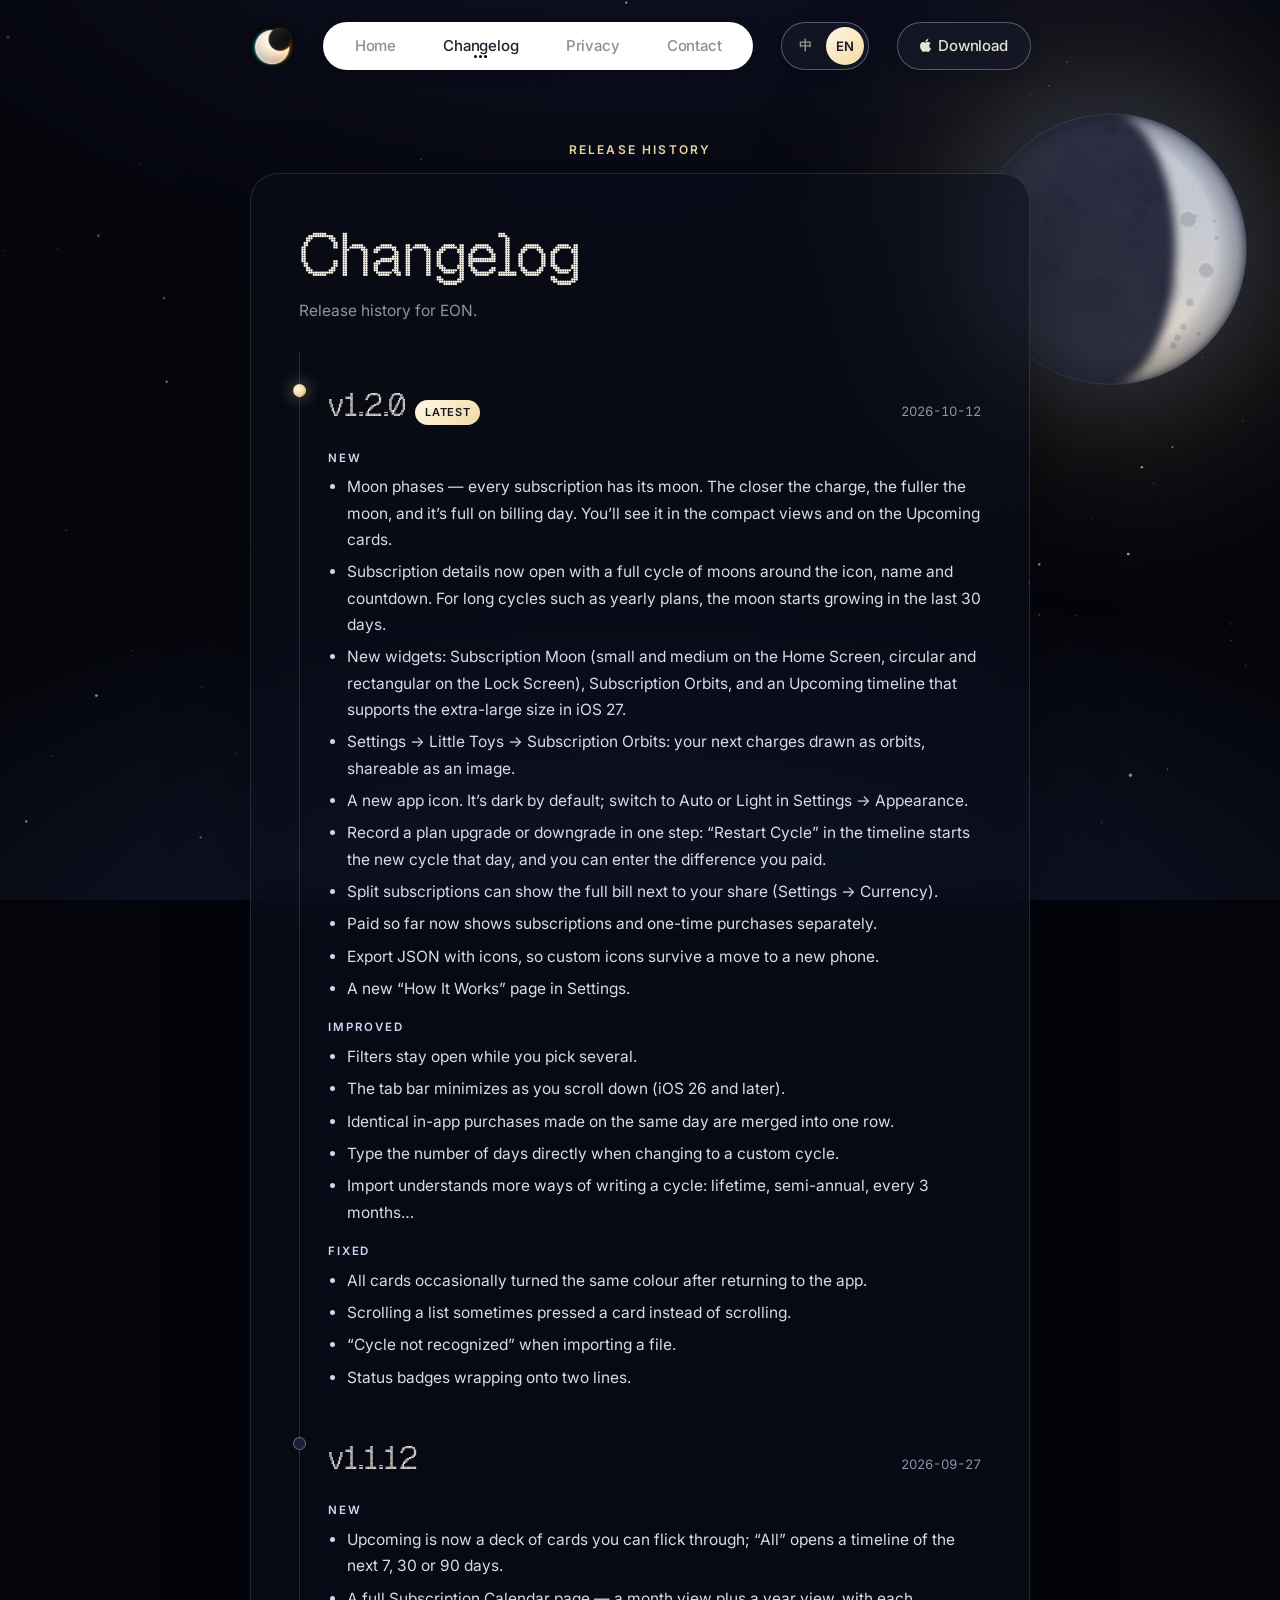
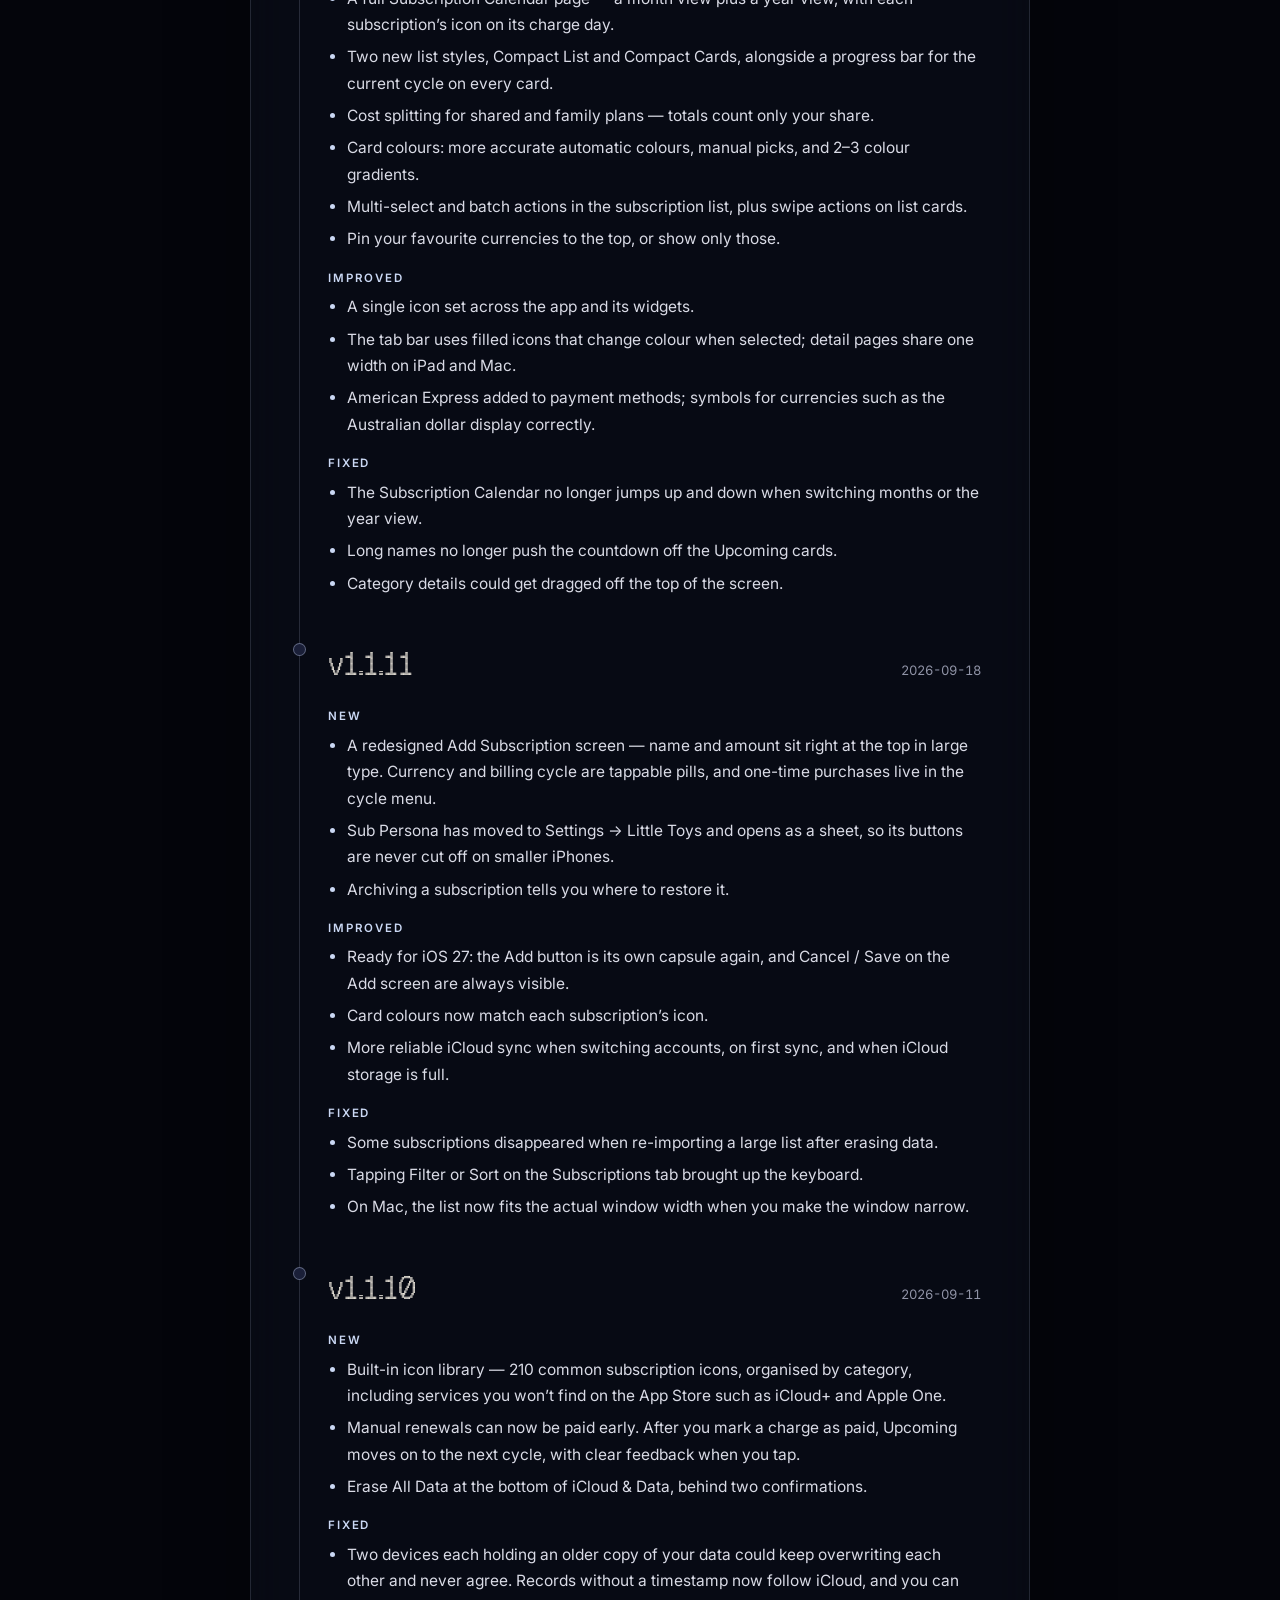
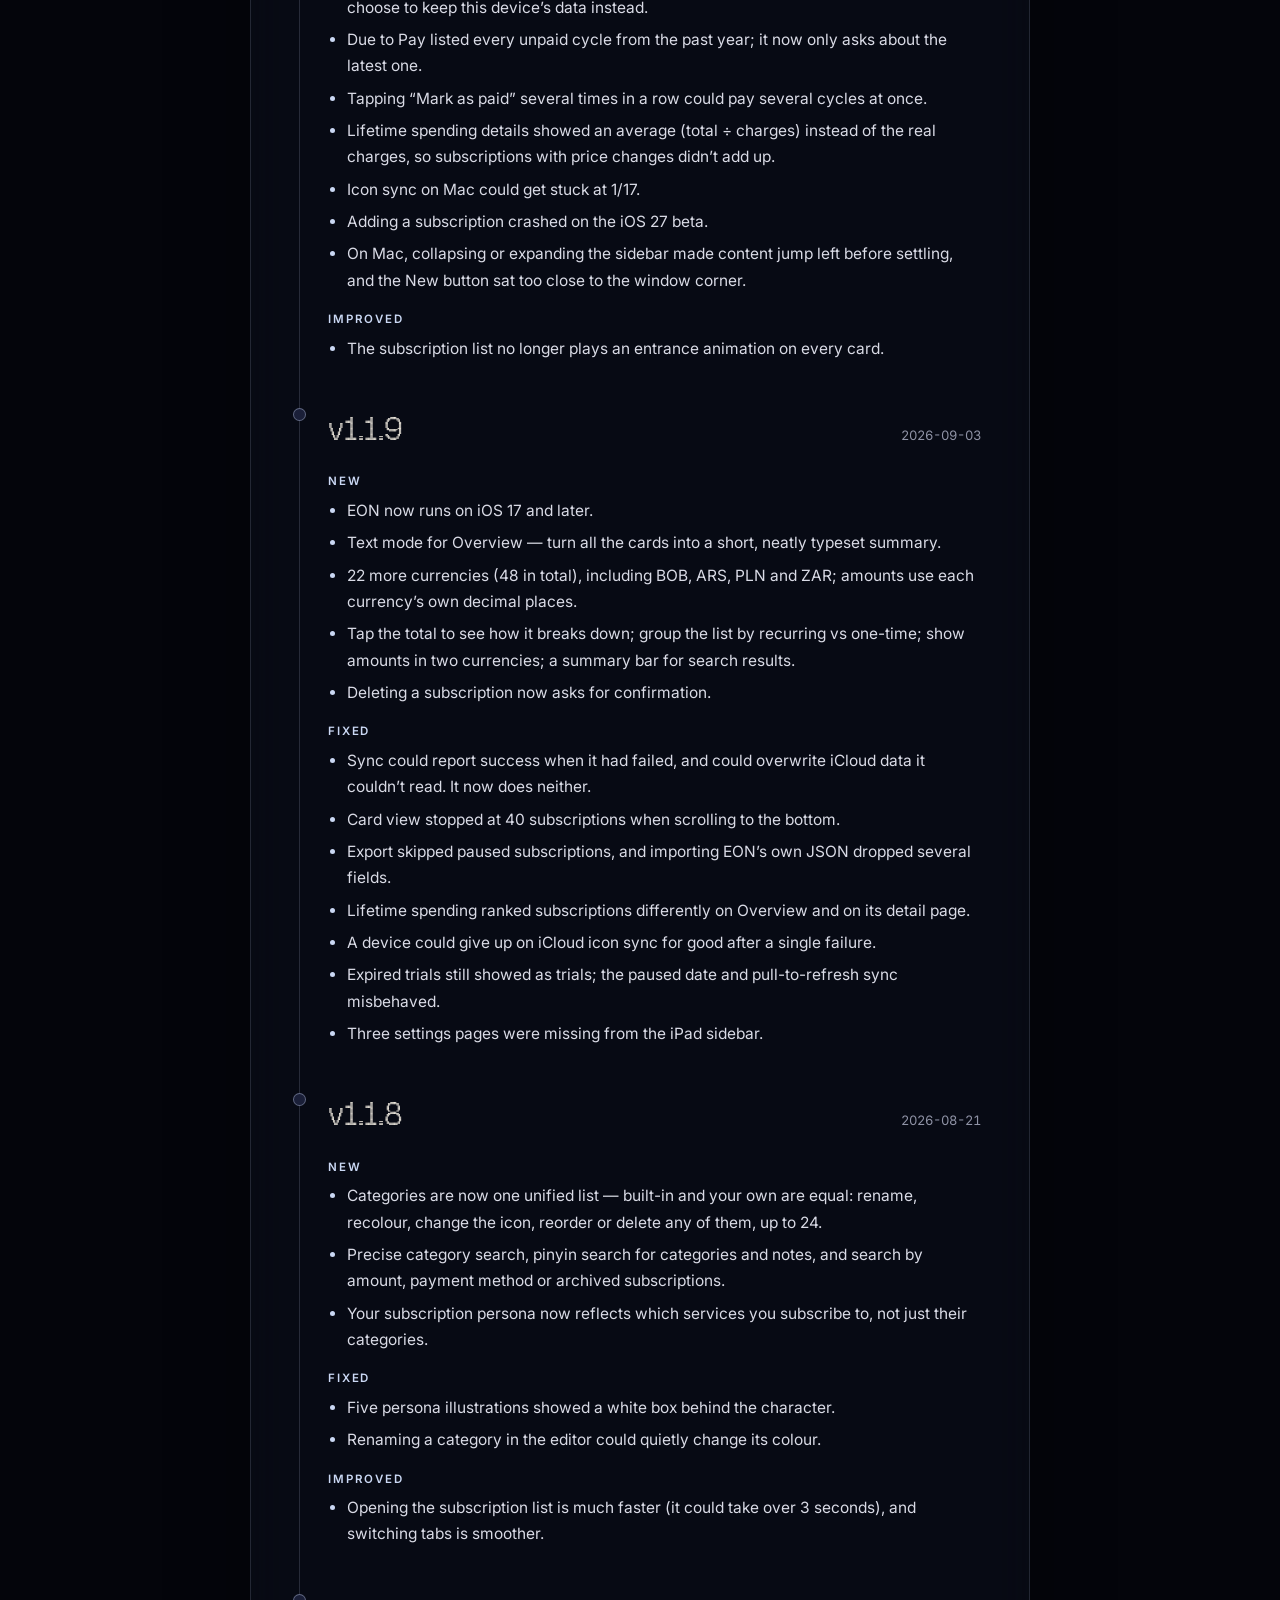
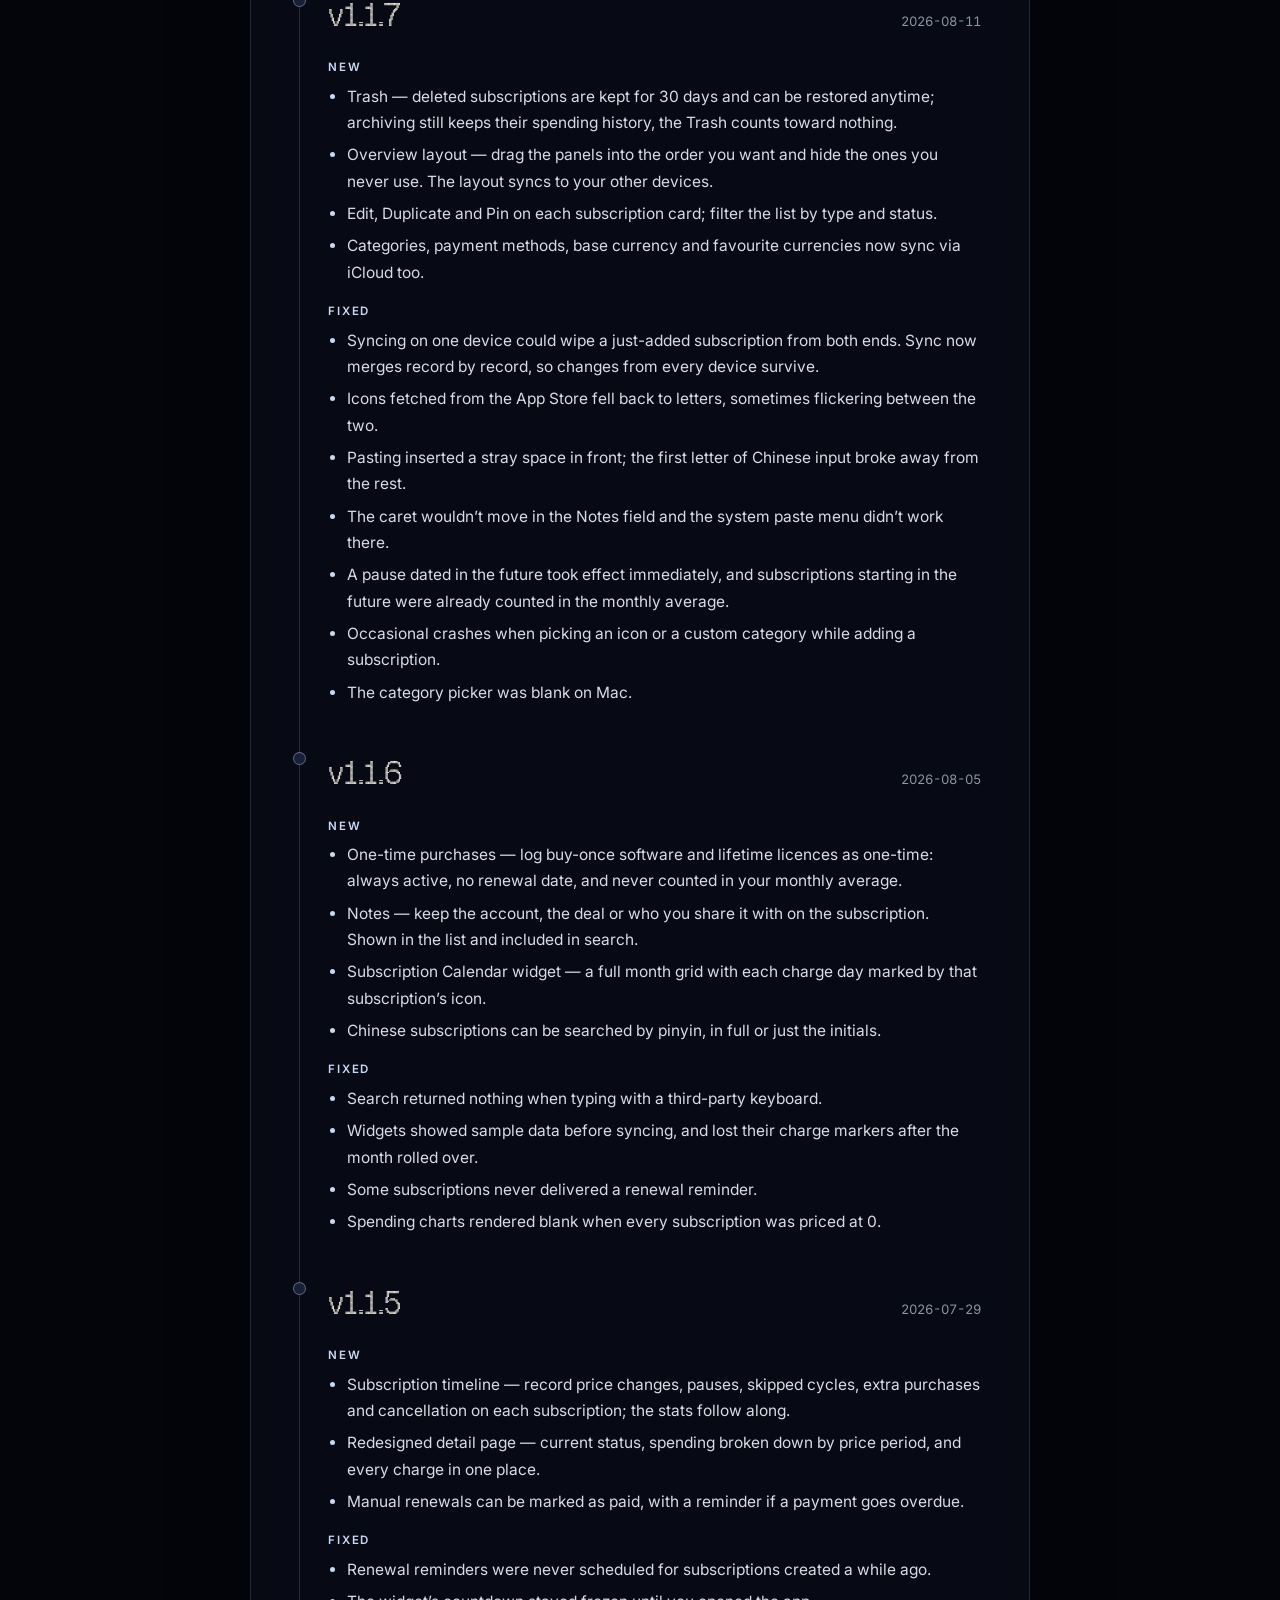
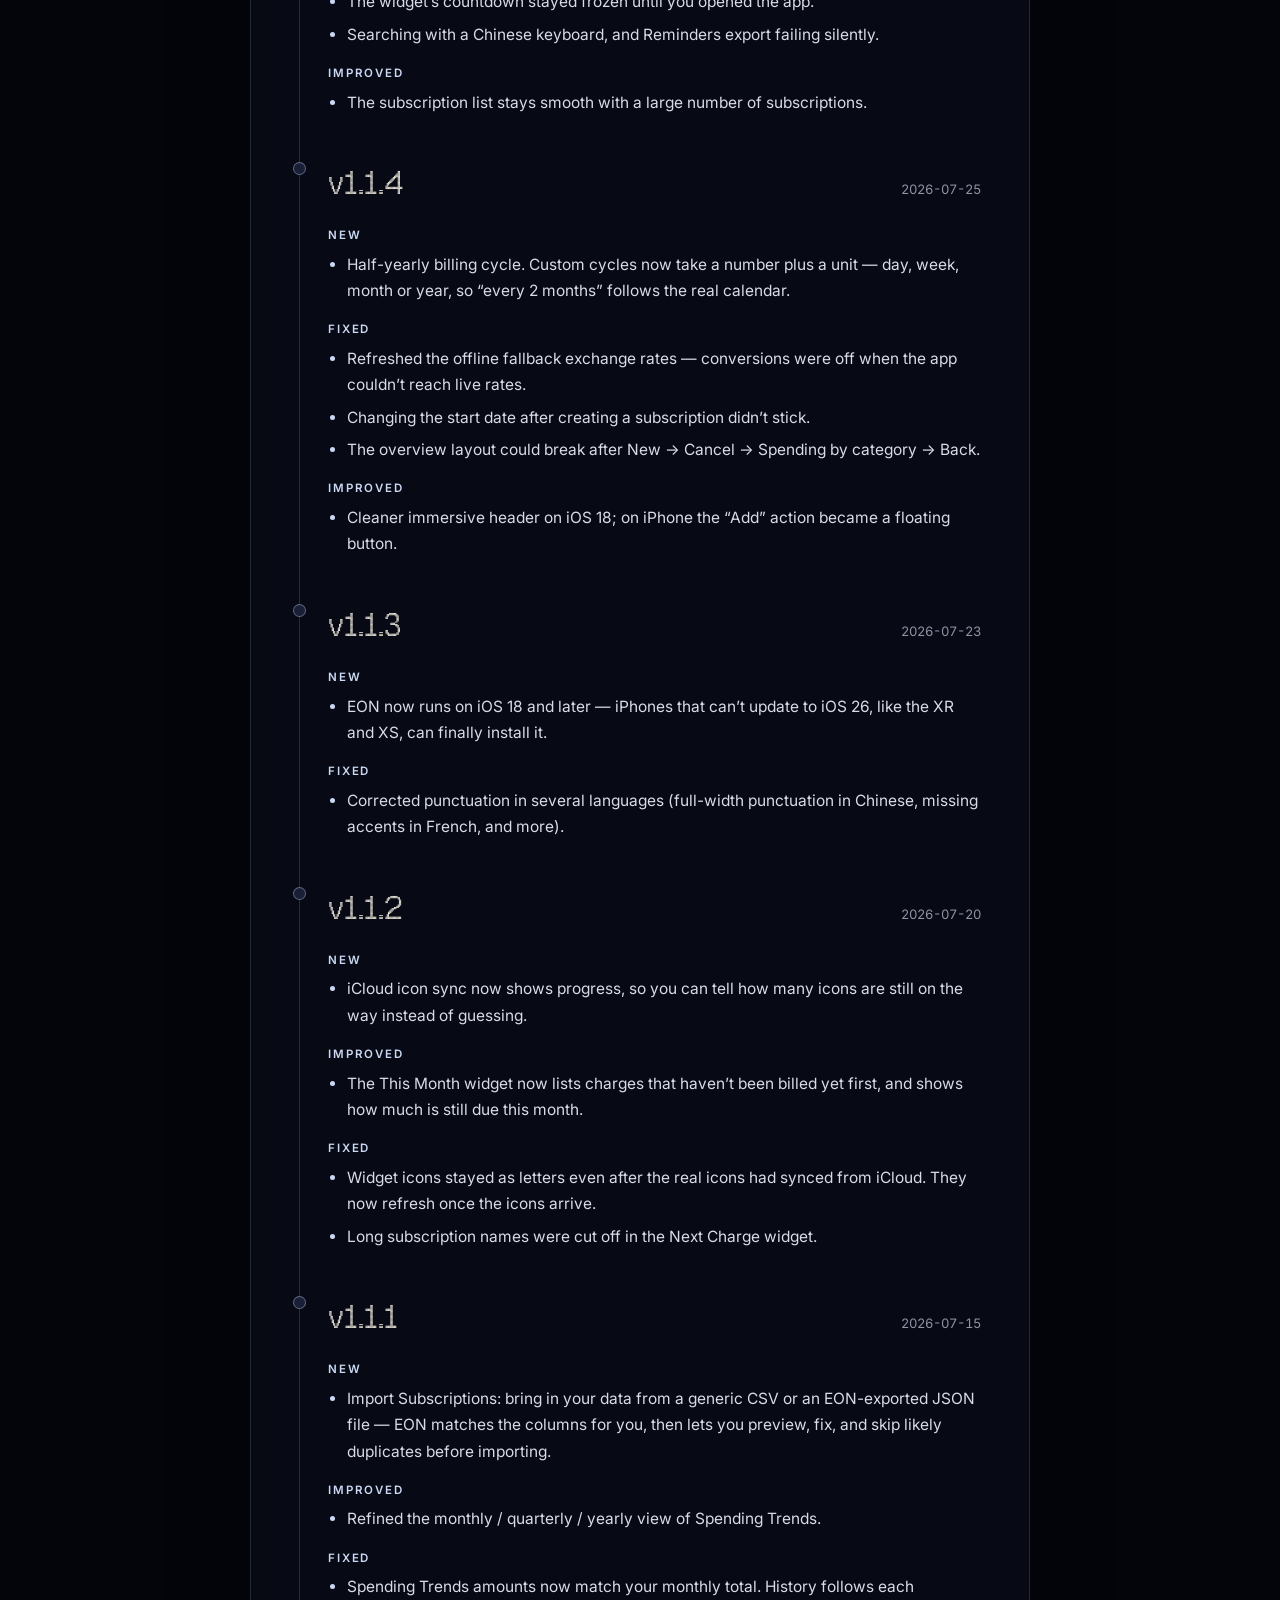
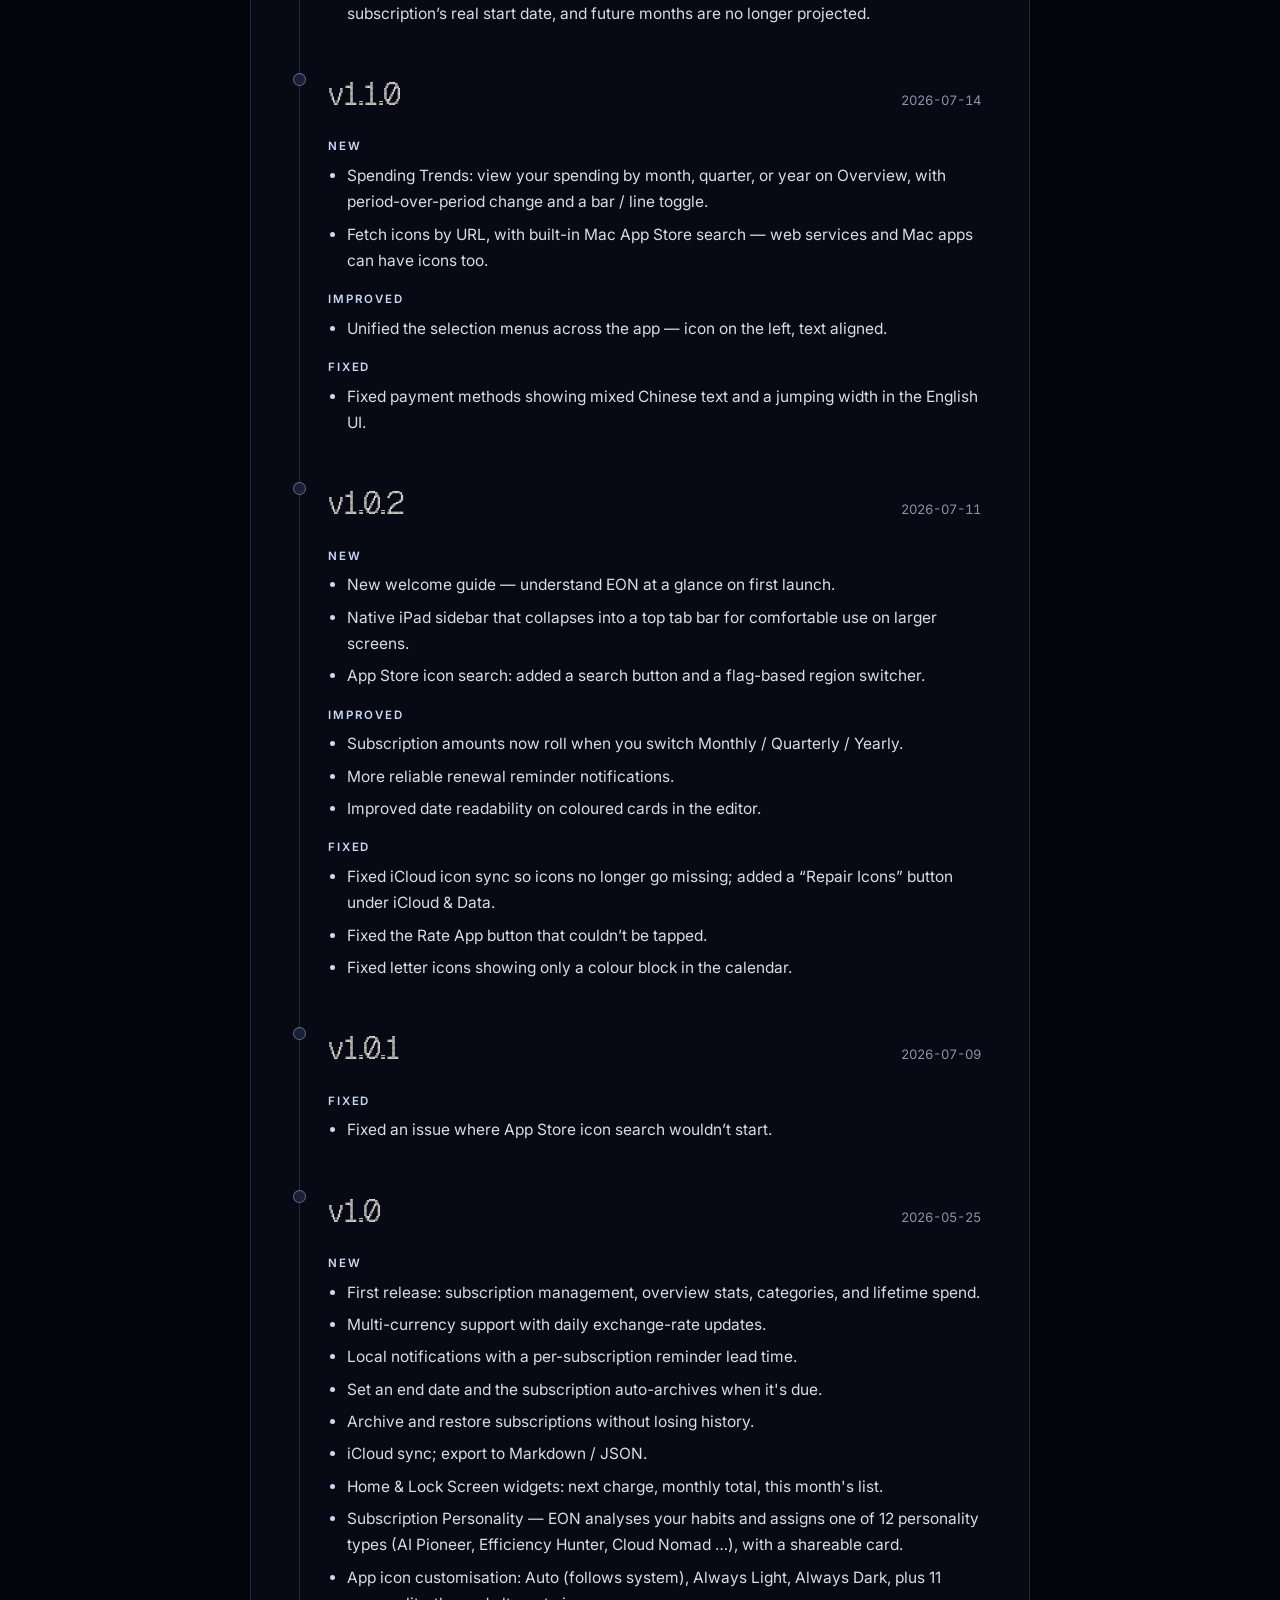
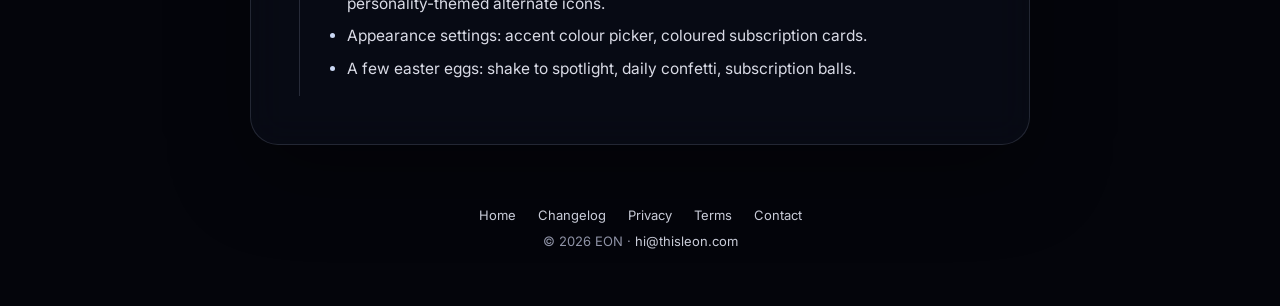
==== commit b7a7ad18: "changelog: 补 v1.1.12,新增 v1.2.0;logo / favicon 换成新图标 Co-Authored-By: Claude Opus 5.5 <noreply@anthrop" ====
--- a/changelog.html
+++ b/changelog.html
@@ -23,7 +23,8 @@
   <link href="https://fonts.googleapis.com/css2?family=Inter:wght@400;500;600&display=swap" rel="stylesheet" />
   <link href="https://db.onlinewebfonts.com/c/8cb707a9b8a73f8a7403336b861c3074?family=BubbledotICG-FinePos" rel="stylesheet" />
   <link rel="stylesheet" href="https://cdnjs.cloudflare.com/ajax/libs/font-awesome/6.5.2/css/all.min.css" integrity="sha512-SnH5WK+bZxgPHs44uWIX+LLJAJ9/2PkPKZ5QiAj6Ta86w+fsb2TkcmfRyVX3pBnMFcV7oQPJkl9QevSCWr3W6A==" crossorigin="anonymous" referrerpolicy="no-referrer" />
-  <link rel="icon" href="assets/logo.webp" type="image/webp" />
+  <link rel="icon" href="assets/favicon.png" type="image/png" />
+  <link rel="apple-touch-icon" href="icon.png" />
   <link rel="stylesheet" href="styles.css" />
 </head>
 <body class="doc-page">
@@ -80,8 +81,130 @@
 
     <div class="release latest">
       <div class="ver">
+        <h3>v1.2.0</h3>
+        <span class="badge-latest"><span class="zh">最新</span><span class="en">Latest</span></span>
+        <span class="date">2026-10-12</span>
+      </div>
+      <div class="en">
+        <h4>New</h4>
+        <ul>
+          <li>Moon phases — every subscription has its moon. The closer the charge, the fuller the moon, and it’s full on billing day. You’ll see it in the compact views and on the Upcoming cards.</li>
+          <li>Subscription details now open with a full cycle of moons around the icon, name and countdown. For long cycles such as yearly plans, the moon starts growing in the last 30 days.</li>
+          <li>New widgets: Subscription Moon (small and medium on the Home Screen, circular and rectangular on the Lock Screen), Subscription Orbits, and an Upcoming timeline that supports the extra-large size in iOS 27.</li>
+          <li>Settings → Little Toys → Subscription Orbits: your next charges drawn as orbits, shareable as an image.</li>
+          <li>A new app icon. It’s dark by default; switch to Auto or Light in Settings → Appearance.</li>
+          <li>Record a plan upgrade or downgrade in one step: “Restart Cycle” in the timeline starts the new cycle that day, and you can enter the difference you paid.</li>
+          <li>Split subscriptions can show the full bill next to your share (Settings → Currency).</li>
+          <li>Paid so far now shows subscriptions and one-time purchases separately.</li>
+          <li>Export JSON with icons, so custom icons survive a move to a new phone.</li>
+          <li>A new “How It Works” page in Settings.</li>
+        </ul>
+        <h4>Improved</h4>
+        <ul>
+          <li>Filters stay open while you pick several.</li>
+          <li>The tab bar minimizes as you scroll down (iOS 26 and later).</li>
+          <li>Identical in-app purchases made on the same day are merged into one row.</li>
+          <li>Type the number of days directly when changing to a custom cycle.</li>
+          <li>Import understands more ways of writing a cycle: lifetime, semi-annual, every 3 months…</li>
+        </ul>
+        <h4>Fixed</h4>
+        <ul>
+          <li>All cards occasionally turned the same colour after returning to the app.</li>
+          <li>Scrolling a list sometimes pressed a card instead of scrolling.</li>
+          <li>“Cycle not recognized” when importing a file.</li>
+          <li>Status badges wrapping onto two lines.</li>
+        </ul>
+      </div>
+      <div class="zh">
+        <h4>新增</h4>
+        <ul>
+          <li>月相 —— 每一笔订阅，都有它的月相。离扣费越近，月亮越圆；扣费当天是满月。紧凑列表和首页的即将扣费卡片上都能看到。</li>
+          <li>订阅详情顶部多了一整轮月相，把图标、名称和倒计时围在中间。年付这类长周期，最后 30 天月亮才开始变圆。</li>
+          <li>新的小组件：订阅月相（主屏小号 / 中号，锁屏圆形 / 长条）、订阅星图，以及即将扣费时间轴（支持 iOS 27 的超大尺寸）。</li>
+          <li>设置 → 小玩具 → 订阅星图：最近几笔订阅各占一条轨道，可以存成图分享。</li>
+          <li>新图标，默认深色，可在「设置 → 外观」改成自动或浅色。</li>
+          <li>升级 / 降级套餐一步记完：时间轴新增「重新起算」，新周期从当天开始，还能填补差价。</li>
+          <li>分摊的订阅可以在列表里同时显示账单全额（设置 → 货币）。</li>
+          <li>累计支付分开显示订阅和买断各花了多少。</li>
+          <li>导出 JSON 可以带上图标，换手机不丢自定义图标。</li>
+          <li>设置里新增「使用说明」。</li>
+        </ul>
+        <h4>优化</h4>
+        <ul>
+          <li>筛选可以连续多选，不再点一下就关闭。</li>
+          <li>往下滑动时底部标签栏自动收起（iOS 26 及以上）。</li>
+          <li>同一天买的多份相同内购合并成一行。</li>
+          <li>改周期时，自定义天数可以直接输入。</li>
+          <li>导入能认出更多周期写法：买断、半年付、每 3 个月……</li>
+        </ul>
+        <h4>修复</h4>
+        <ul>
+          <li>回到 App 时，所有卡片偶尔变成同一种颜色。</li>
+          <li>上下滑动列表时容易误触卡片、滑不动。</li>
+          <li>导入文件时提示「周期无法识别」。</li>
+          <li>状态标签被折成两行。</li>
+        </ul>
+      </div>
+    </div>
+
+    <div class="release">
+      <div class="ver">
+        <h3>v1.1.12</h3>
+        <span class="date">2026-09-27</span>
+      </div>
+      <div class="en">
+        <h4>New</h4>
+        <ul>
+          <li>Upcoming is now a deck of cards you can flick through; “All” opens a timeline of the next 7, 30 or 90 days.</li>
+          <li>A full Subscription Calendar page — a month view plus a year view, with each subscription’s icon on its charge day.</li>
+          <li>Two new list styles, Compact List and Compact Cards, alongside a progress bar for the current cycle on every card.</li>
+          <li>Cost splitting for shared and family plans — totals count only your share.</li>
+          <li>Card colours: more accurate automatic colours, manual picks, and 2–3 colour gradients.</li>
+          <li>Multi-select and batch actions in the subscription list, plus swipe actions on list cards.</li>
+          <li>Pin your favourite currencies to the top, or show only those.</li>
+        </ul>
+        <h4>Improved</h4>
+        <ul>
+          <li>A single icon set across the app and its widgets.</li>
+          <li>The tab bar uses filled icons that change colour when selected; detail pages share one width on iPad and Mac.</li>
+          <li>American Express added to payment methods; symbols for currencies such as the Australian dollar display correctly.</li>
+        </ul>
+        <h4>Fixed</h4>
+        <ul>
+          <li>The Subscription Calendar no longer jumps up and down when switching months or the year view.</li>
+          <li>Long names no longer push the countdown off the Upcoming cards.</li>
+          <li>Category details could get dragged off the top of the screen.</li>
+        </ul>
+      </div>
+      <div class="zh">
+        <h4>新增</h4>
+        <ul>
+          <li>「即将扣费」换成可以左右甩的翻卡；点「全部」进入时间轴，看未来 7 / 30 / 90 天。</li>
+          <li>订阅日历有了完整的一页 —— 月视图加全年视图，扣费当天放上订阅的图标。</li>
+          <li>新增「紧凑列表」「紧凑卡片」两种视图，每张卡片多了本期进度条。</li>
+          <li>费用分摊：拼车、家庭组的订阅，统计只算自己那份。</li>
+          <li>卡片颜色：自动取色更准，也可以手动选色，或用 2～3 色渐变。</li>
+          <li>订阅列表支持多选和批量操作，列表卡片可以左右滑。</li>
+          <li>常用货币可以置顶，或只看常用。</li>
+        </ul>
+        <h4>优化</h4>
+        <ul>
+          <li>全 App 和小组件换成同一套图标。</li>
+          <li>底部标签栏改为实心图标，选中变色；iPad / Mac 的详情页统一了宽度。</li>
+          <li>支付方式新增美国运通；澳元等货币符号显示修正。</li>
+        </ul>
+        <h4>修复</h4>
+        <ul>
+          <li>订阅日历切换月份 / 全年时不再上下跳。</li>
+          <li>即将扣费卡片上，倒计时不再被长名字挤掉。</li>
+          <li>分类详情页的内容可能被拖到屏幕上方。</li>
+        </ul>
+      </div>
+    </div>
+
+    <div class="release">
+      <div class="ver">
         <h3>v1.1.11</h3>
-        <span class="badge-latest"><span class="zh">最新</span><span class="en">Latest</span></span>
         <span class="date">2026-09-18</span>
       </div>
       <div class="en">
--- a/styles.css
+++ b/styles.css
@@ -136,7 +136,8 @@
   width: clamp(40px, 4.4vw, 46px);
   height: clamp(40px, 4.4vw, 46px);
   border-radius: 50%;
-  background: #fff;
+  background: #08090c;
+  overflow: hidden;
   box-shadow: var(--nav-shadow);
   transition: transform 0.3s var(--ease-out);
 }
@@ -147,9 +148,9 @@
 
 .logo img {
   display: block;
-  width: 72%;
-  height: 72%;
-  object-fit: contain;
+  width: 100%;
+  height: 100%;
+  object-fit: cover;
 }
 
 .nav {
@@ -1212,3 +1213,28 @@
     margin-left: 60px;
   }
 }
+
+/* Very short screens (a phone held sideways): let the home page scroll instead of
+   squeezing everything into one viewport, where the headline would overlap the rest. */
+@media (max-height: 520px) {
+  body.home {
+    height: auto;
+    overflow-y: auto;
+  }
+
+  body.home .bg {
+    position: fixed;
+  }
+
+  body.home .page {
+    height: auto;
+    min-height: 100vh;
+    min-height: 100dvh;
+    overflow: visible;
+  }
+
+  body.home .hero {
+    flex: none;
+    padding: 36px 0;
+  }
+}
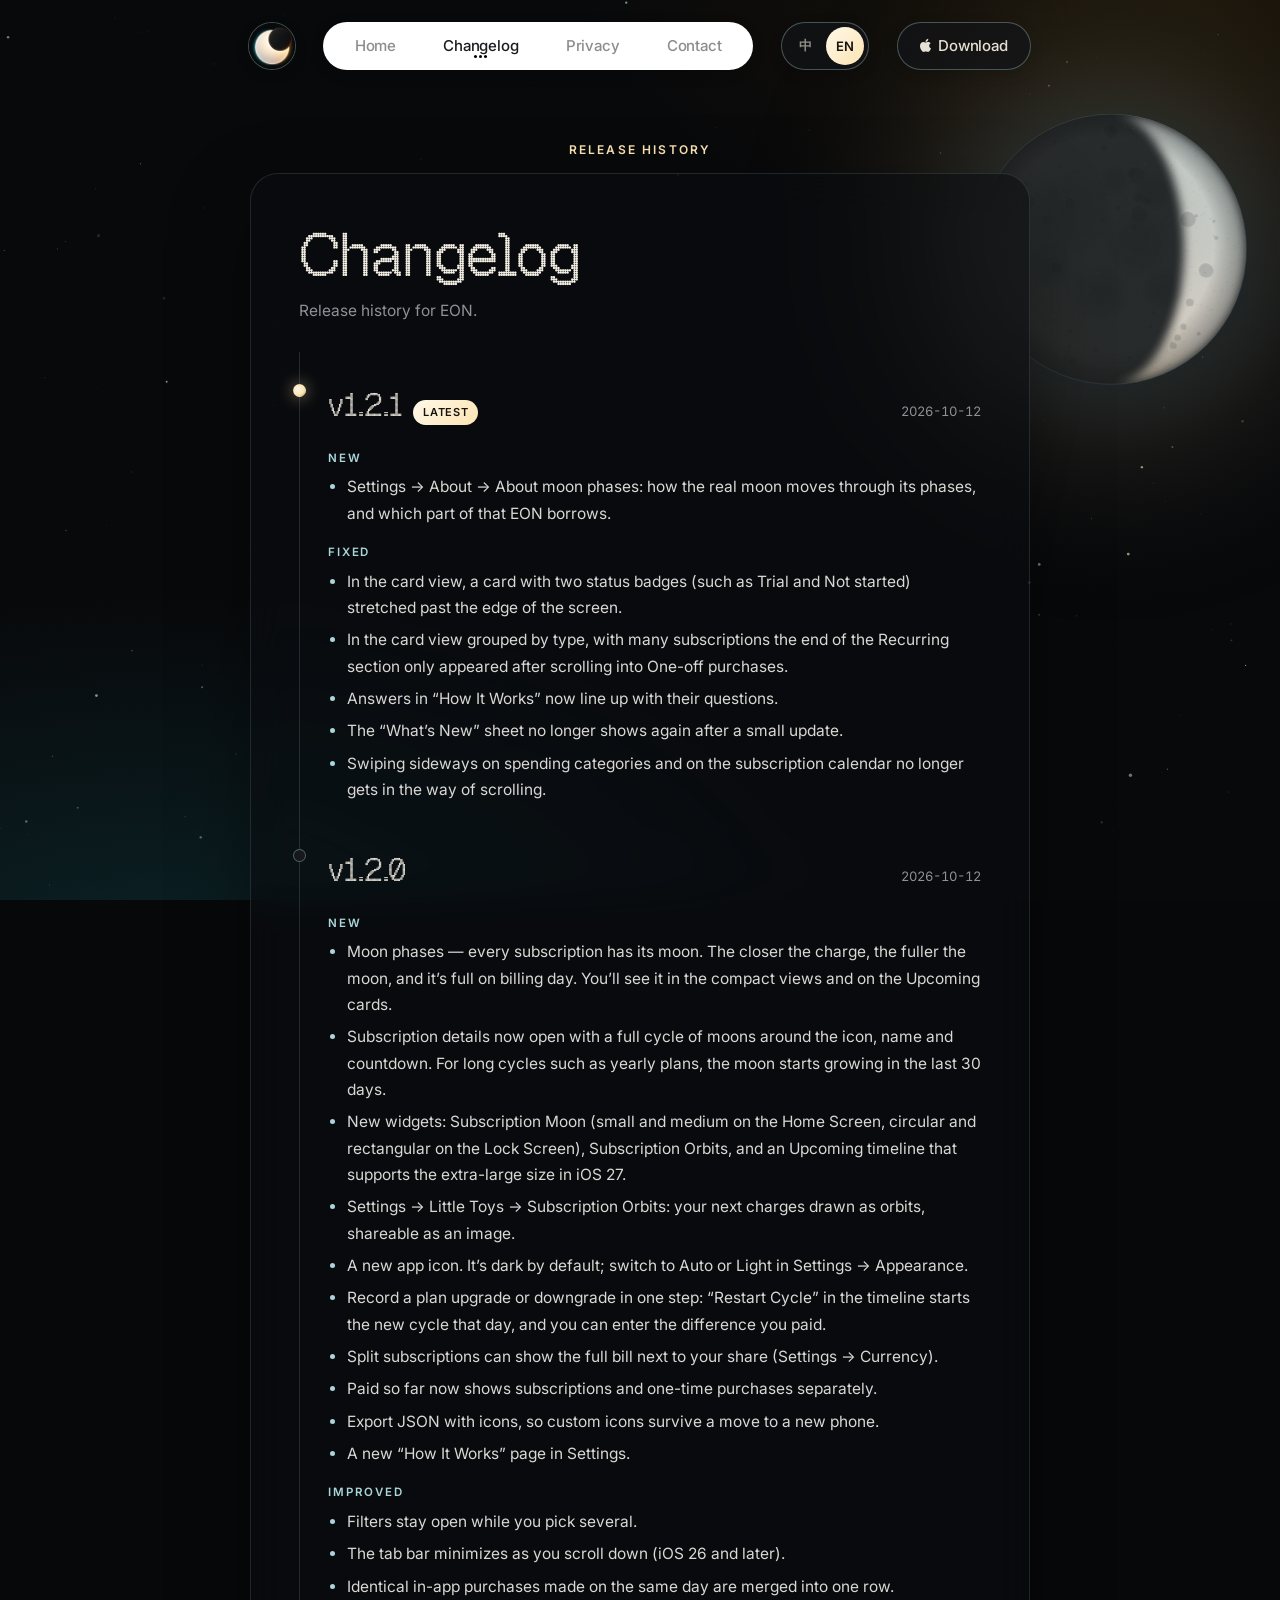
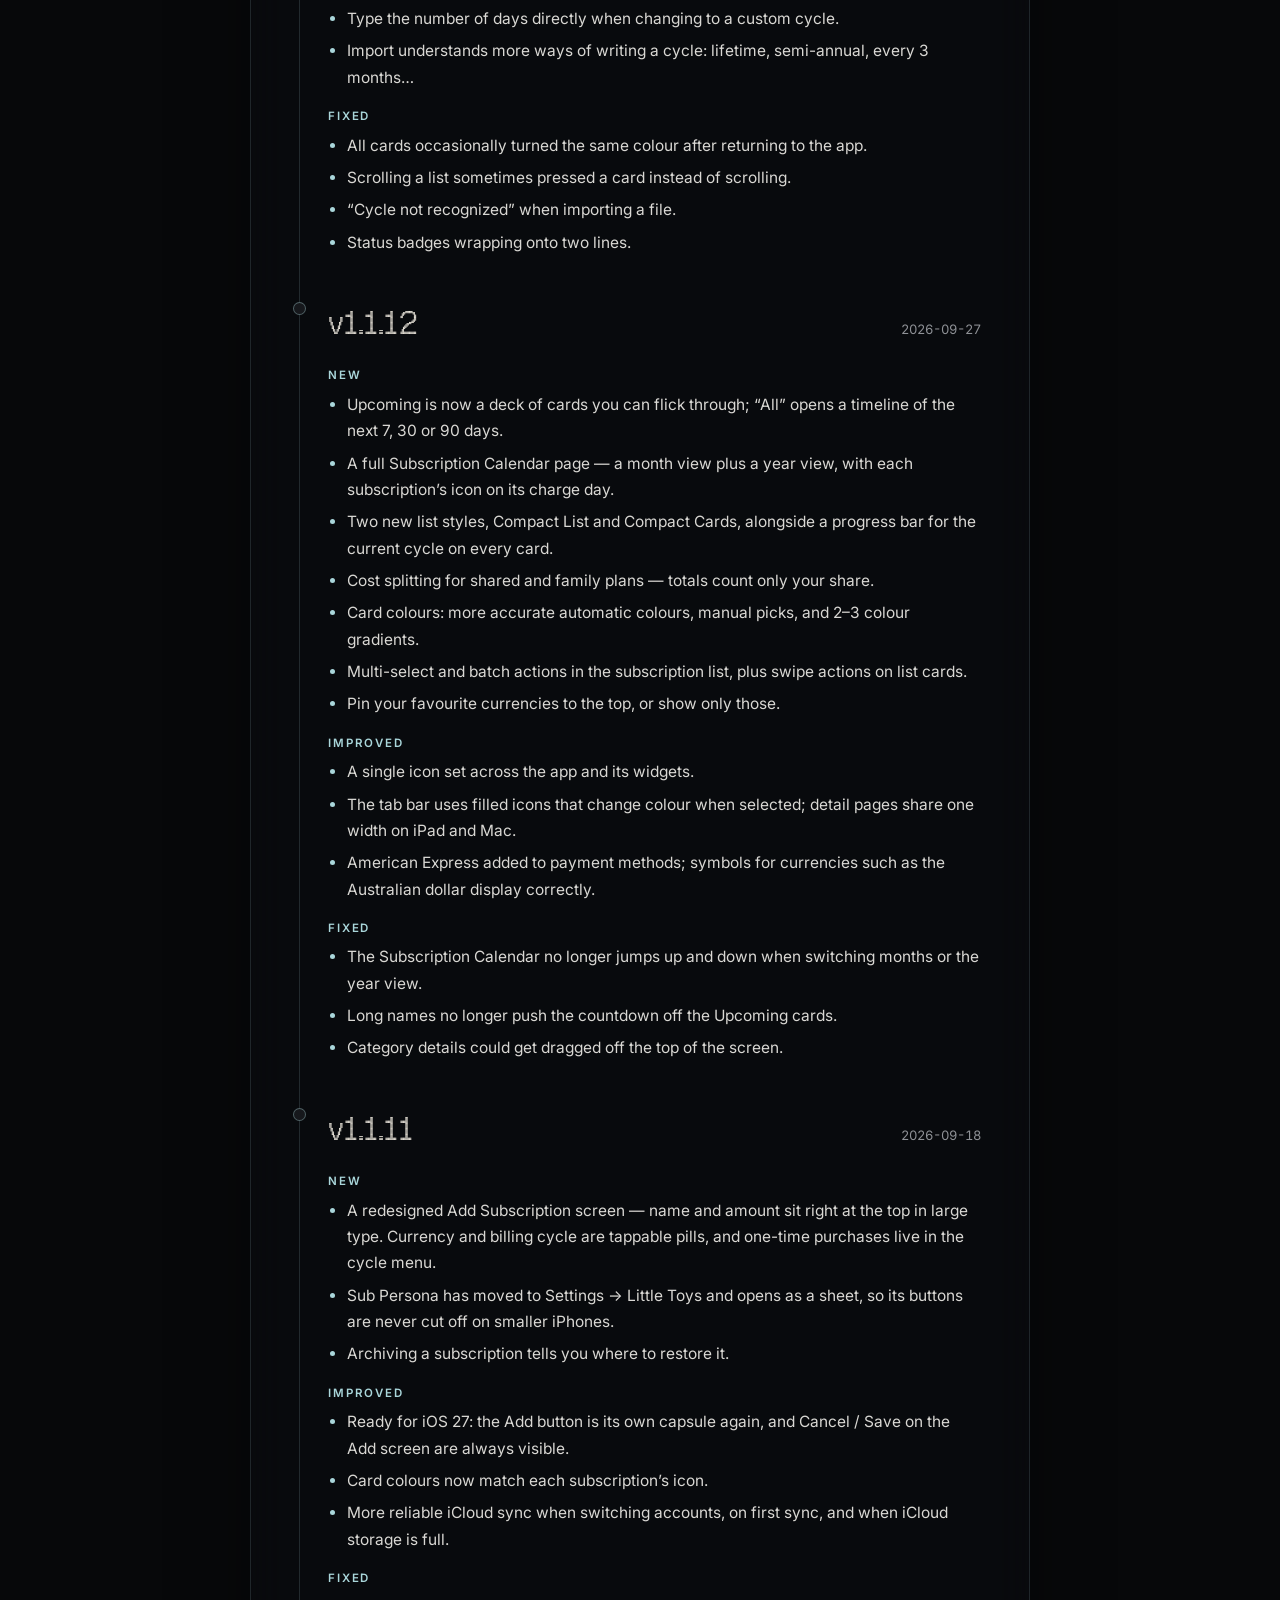
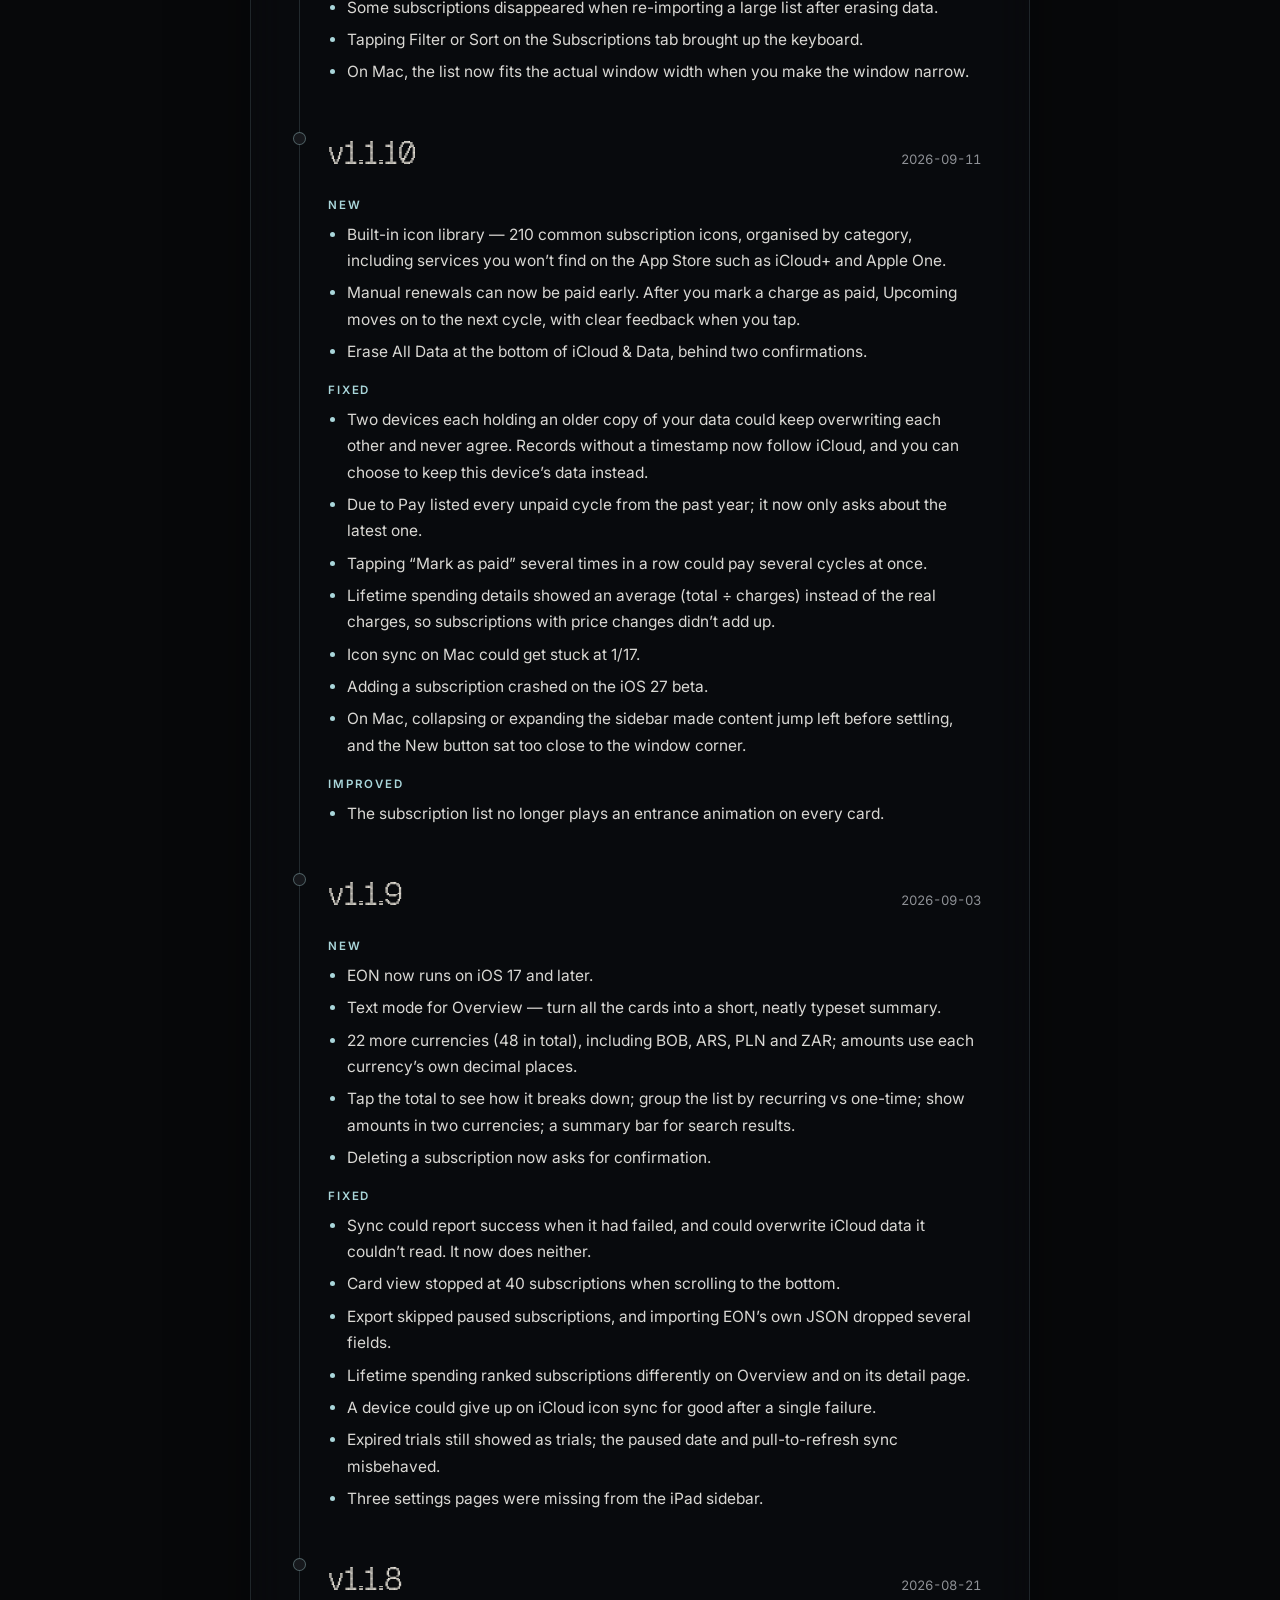
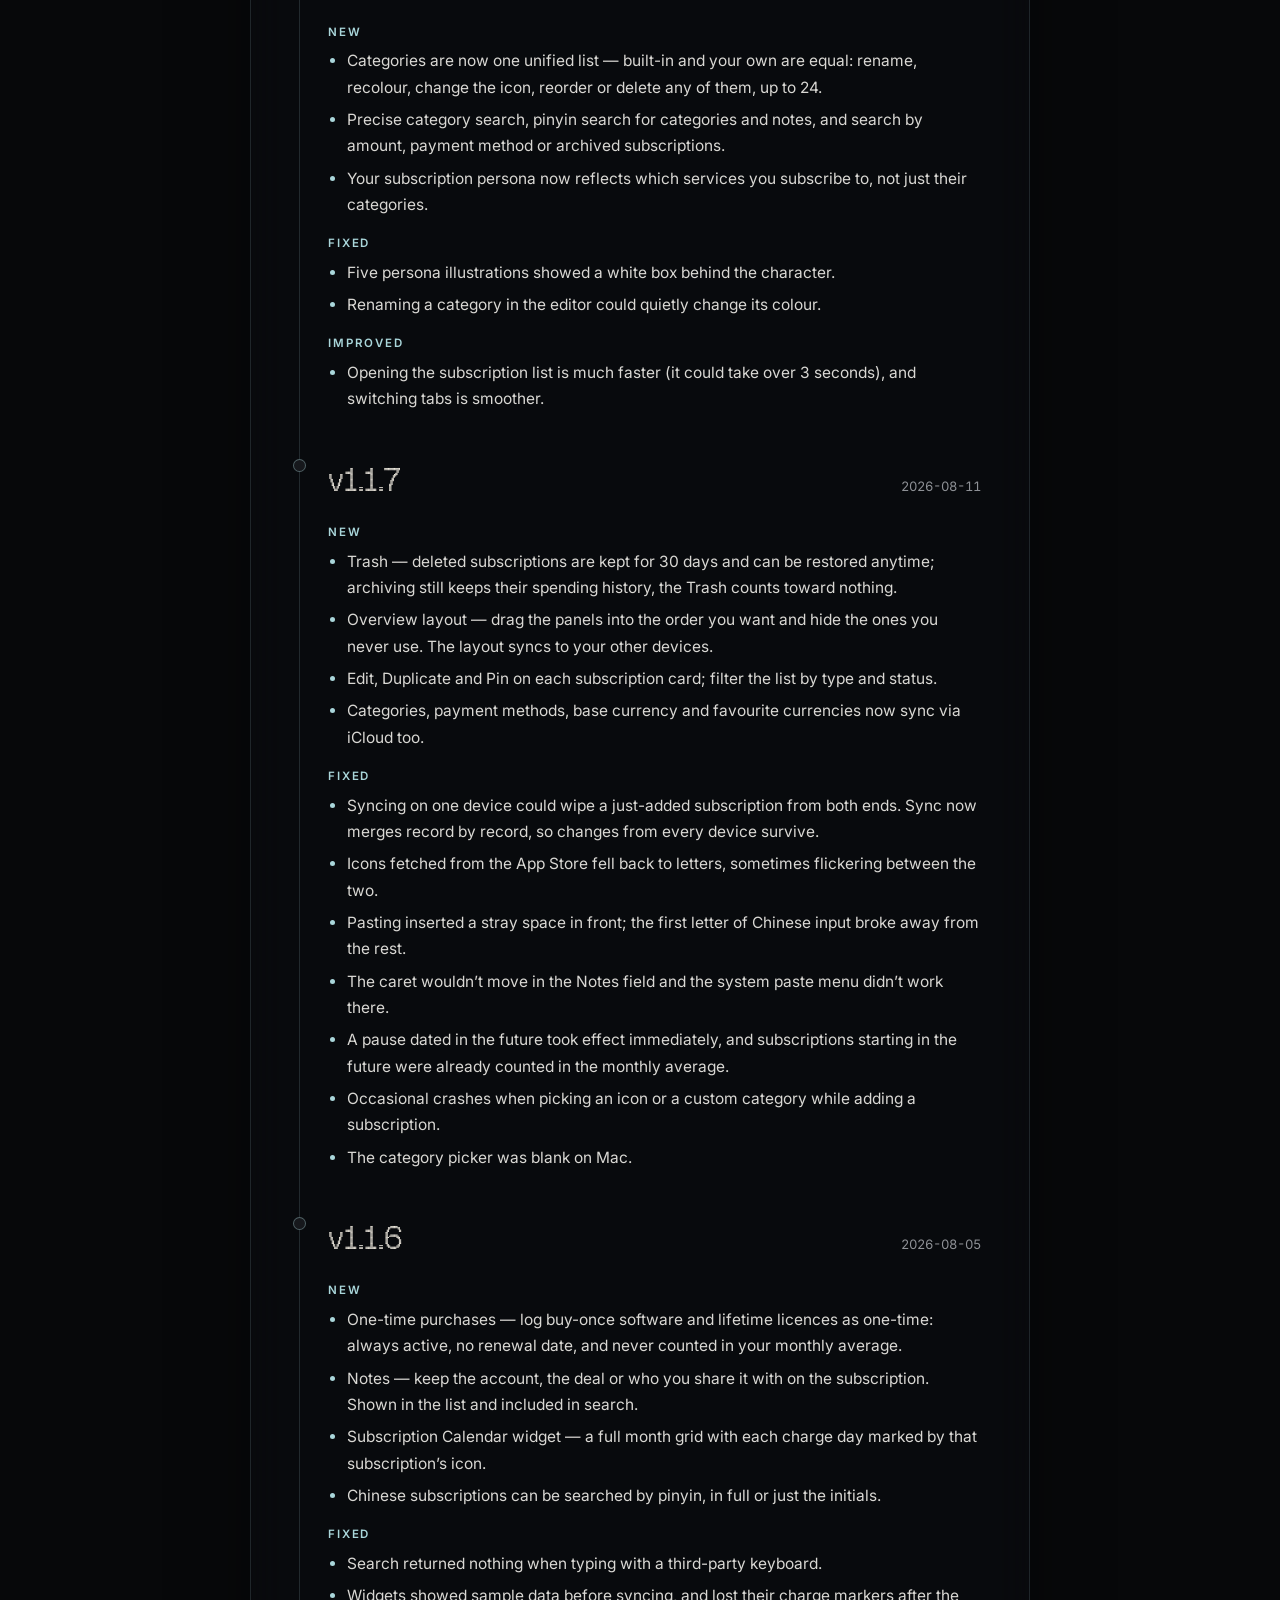
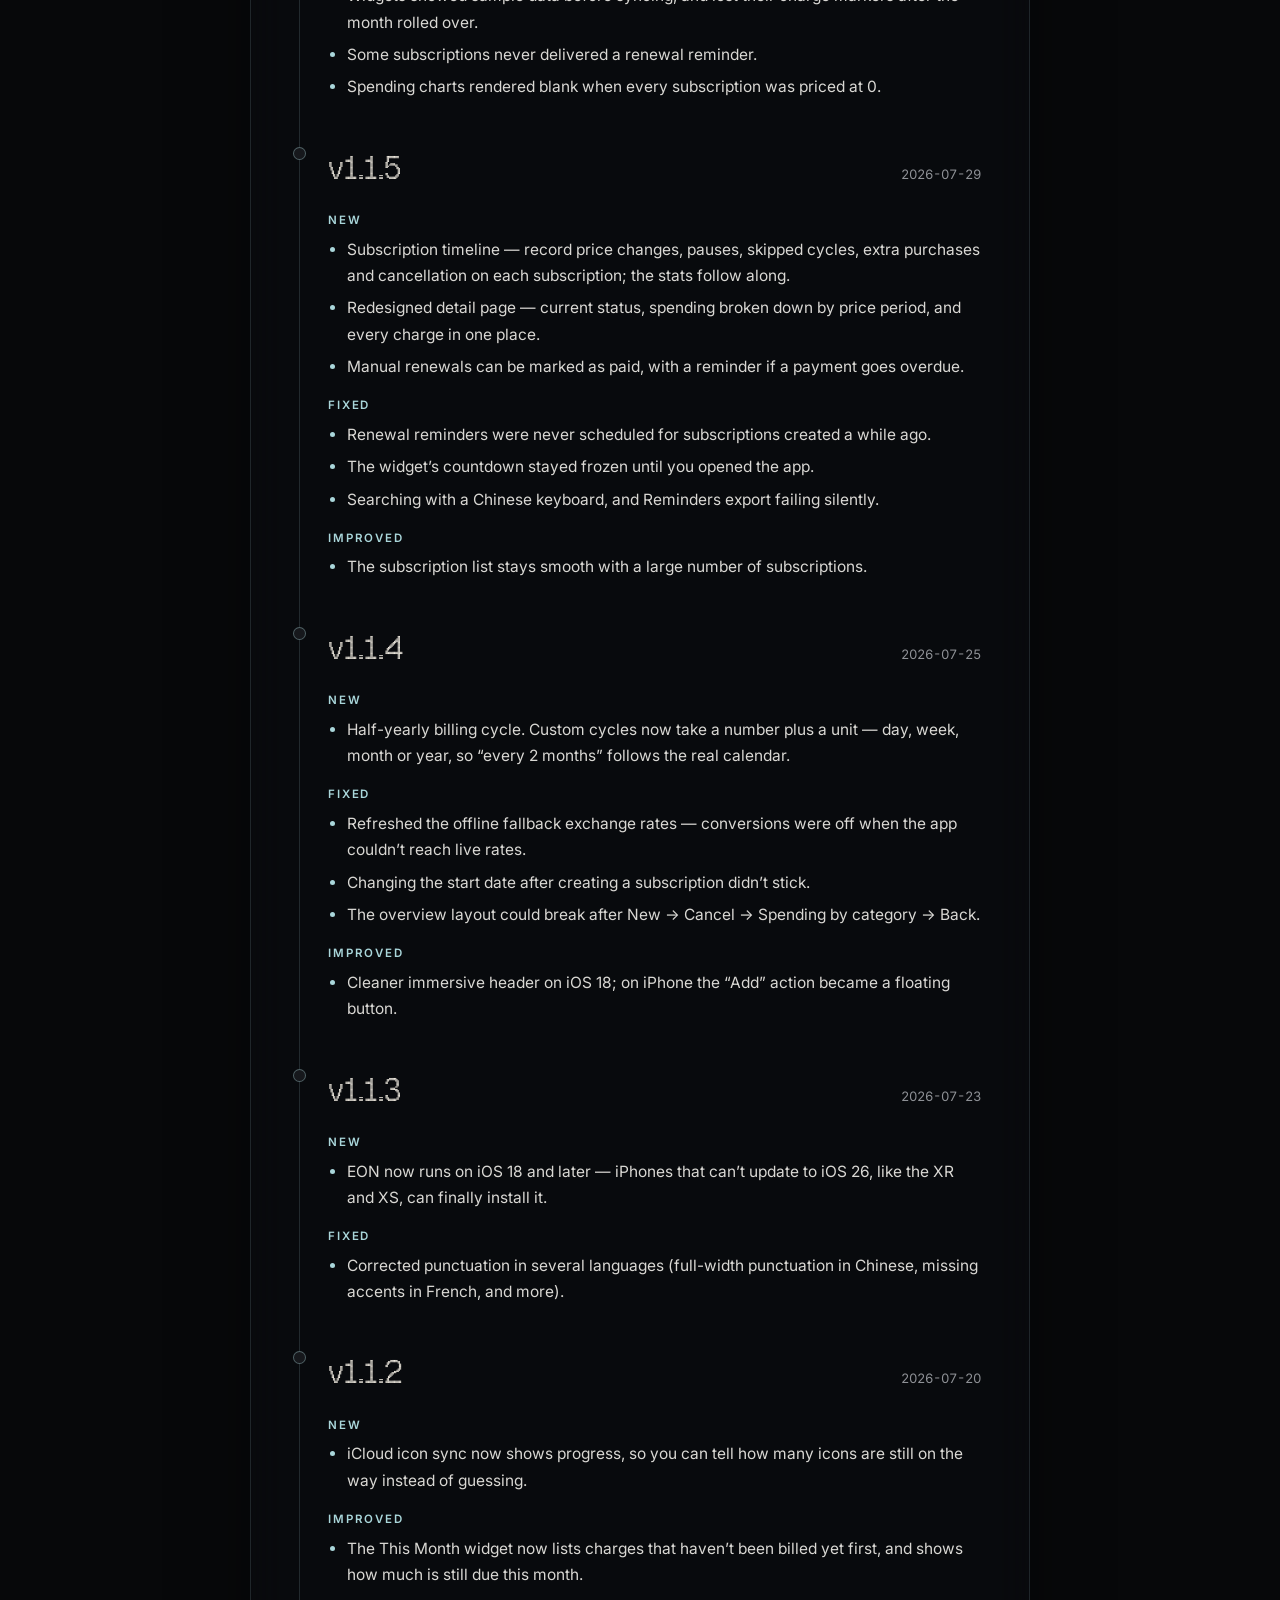
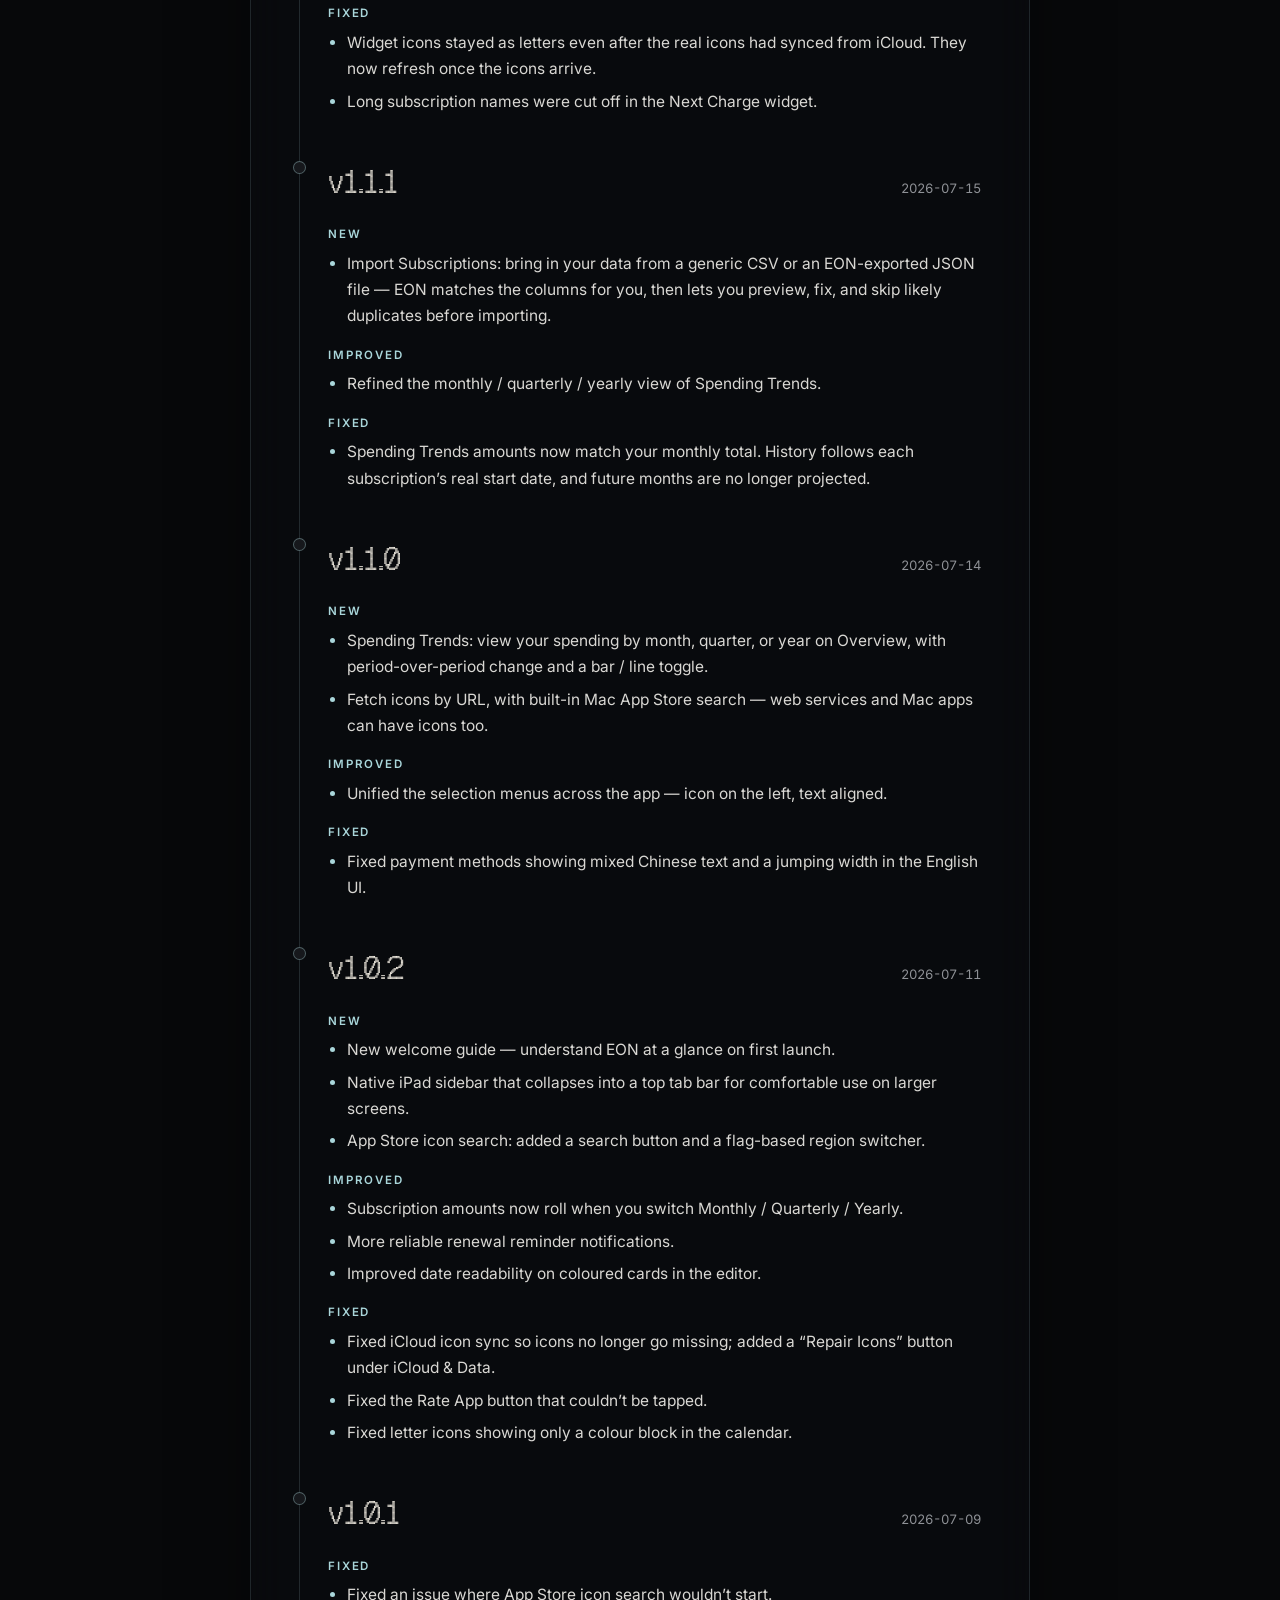
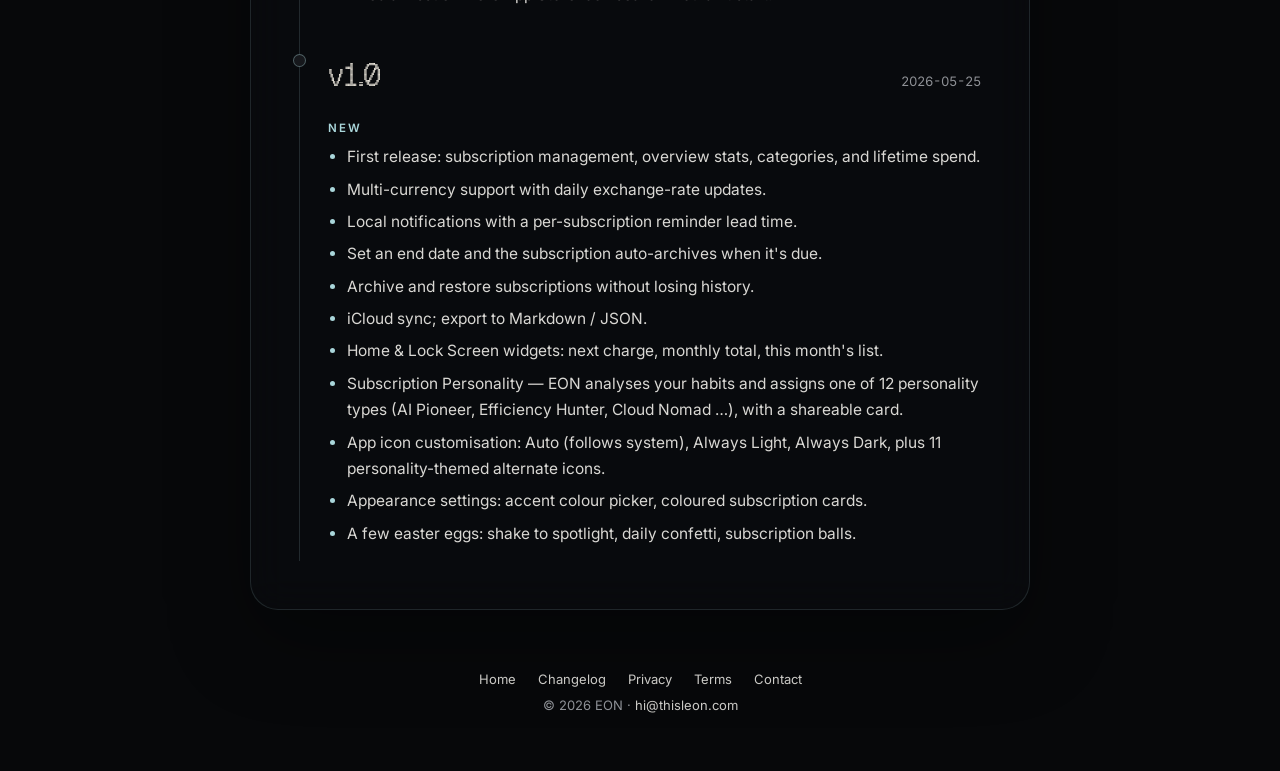
==== commit d2c6922b: "changelog: 新增 v1.2.1 Co-Authored-By: Claude Opus 5.5 <noreply@anthropic.com>" ====
--- a/changelog.html
+++ b/changelog.html
@@ -81,8 +81,43 @@
 
     <div class="release latest">
       <div class="ver">
+        <h3>v1.2.1</h3>
+        <span class="badge-latest"><span class="zh">最新</span><span class="en">Latest</span></span>
+        <span class="date">2026-10-12</span>
+      </div>
+      <div class="en">
+        <h4>New</h4>
+        <ul>
+          <li>Settings → About → About moon phases: how the real moon moves through its phases, and which part of that EON borrows.</li>
+        </ul>
+        <h4>Fixed</h4>
+        <ul>
+          <li>In the card view, a card with two status badges (such as Trial and Not started) stretched past the edge of the screen.</li>
+          <li>In the card view grouped by type, with many subscriptions the end of the Recurring section only appeared after scrolling into One-off purchases.</li>
+          <li>Answers in “How It Works” now line up with their questions.</li>
+          <li>The “What’s New” sheet no longer shows again after a small update.</li>
+          <li>Swiping sideways on spending categories and on the subscription calendar no longer gets in the way of scrolling.</li>
+        </ul>
+      </div>
+      <div class="zh">
+        <h4>新增</h4>
+        <ul>
+          <li>设置 → 关于 → 关于月相：天上的月相是怎么变化的，EON 借用了其中哪一点。</li>
+        </ul>
+        <h4>修复</h4>
+        <ul>
+          <li>卡片模式下，同时带两个状态标签（比如「试用」和「未开始」）的卡片会伸出屏幕。</li>
+          <li>卡片模式按类型分组时，订阅很多的话，周期订阅的末尾要滑进「一次性购买」才显示出来。</li>
+          <li>「使用说明」的正文和问题对齐。</li>
+          <li>小版本更新后不再重复弹出「本次更新」。</li>
+          <li>在支出分类和订阅日历上左右滑动，不再影响上下滚动。</li>
+        </ul>
+      </div>
+    </div>
+
+    <div class="release">
+      <div class="ver">
         <h3>v1.2.0</h3>
-        <span class="badge-latest"><span class="zh">最新</span><span class="en">Latest</span></span>
         <span class="date">2026-10-12</span>
       </div>
       <div class="en">
--- a/styles.css
+++ b/styles.css
@@ -7,19 +7,20 @@
 }
 
 :root {
-  /* Moon-phase palette — taken from the EON icon: pale gold crescent + moon-blue disc. */
-  --bg: #04050b;
+  /* Moon-phase palette — taken from the 1.2 icon: near-black sky, a warm ivory moon,
+     teal light on its left edge and amber on its right. */
+  --bg: #07080a;
   --text: #f6f1e6;
-  --muted: #8f93a6;
-  --moon-gold: #f2d9a0;
-  --moon-blue: #cad8f4;
-  --nav-text: #1f2230;
-  --pill-dark: rgba(22, 25, 40, 0.72);
+  --muted: #8e9196;
+  --moon-gold: #fce4b4;
+  --moon-teal: #a9d6da;
+  --nav-text: #1b1c20;
+  --pill-dark: rgba(18, 20, 24, 0.72);
   --sign-in-text: #e6e1d4;
   --nav-shadow: 0 4px 14px rgba(0, 0, 0, 0.16);
-  --trust-bg: rgba(22, 25, 40, 0.72);
-  --trust-border: rgba(202, 216, 244, 0.35);
-  --trust-text: #d7d9e4;
+  --trust-bg: rgba(18, 20, 24, 0.72);
+  --trust-border: rgba(170, 212, 216, 0.35);
+  --trust-text: #d9d8d4;
   --font-sans: "Inter", "Segoe UI", system-ui, sans-serif;
   --font-display: "BubbledotICG-FinePos", "Geist Pixel Circle", monospace;
   --ease-out: cubic-bezier(0.22, 1, 0.36, 1);
@@ -65,8 +66,8 @@
   inset: 0;
   overflow: hidden;
   background:
-    radial-gradient(120% 80% at 50% 110%, #141a33 0%, transparent 60%),
-    radial-gradient(90% 60% at 50% -10%, #0d1024 0%, transparent 70%),
+    radial-gradient(90% 70% at 12% 108%, #0a2125 0%, transparent 60%),
+    radial-gradient(80% 60% at 96% -6%, #1b1408 0%, transparent 65%),
     var(--bg);
 }
 
@@ -138,7 +139,7 @@
   border-radius: 50%;
   background: #08090c;
   overflow: hidden;
-  box-shadow: var(--nav-shadow);
+  box-shadow: 0 0 0 1px var(--trust-border), var(--nav-shadow);
   transition: transform 0.3s var(--ease-out);
 }
 
@@ -222,7 +223,7 @@
 }
 
 .sign-in:hover {
-  background: rgba(34, 38, 60, 0.85);
+  background: rgba(30, 33, 38, 0.85);
   color: #fff;
   transform: translateY(-1px);
 }
@@ -291,7 +292,7 @@
   position: fixed;
   inset: 0;
   z-index: 1;
-  background: rgba(4, 5, 11, 0.62);
+  background: rgba(7, 8, 10, 0.62);
   -webkit-backdrop-filter: blur(6px);
   backdrop-filter: blur(6px);
   animation: overlayIn 0.28s ease both;
@@ -346,7 +347,7 @@
   margin-top: 10px;
   padding: 14px;
   border-radius: 999px;
-  background: #161a2b;
+  background: #141519;
   color: var(--sign-in-text);
   text-align: center;
   font-weight: 500;
@@ -408,8 +409,8 @@
   width: 100%;
   height: 100%;
   border-radius: 50%;
-  background: linear-gradient(145deg, #fbf6ea 0%, var(--moon-blue) 100%);
-  color: #1c2033;
+  background: linear-gradient(145deg, #e9e0d4 0%, var(--moon-gold) 100%);
+  color: #17181c;
   font-size: calc(var(--trust-size) * 0.34);
   line-height: 1;
 }
@@ -441,7 +442,7 @@
   letter-spacing: -0.04em;
   line-height: 1.12;
   color: var(--text);
-  text-shadow: 0 0 28px rgba(4, 5, 11, 0.55);
+  text-shadow: 0 0 28px rgba(7, 8, 10, 0.55);
   white-space: nowrap;
   overflow: hidden;
   max-width: 100%;
@@ -461,8 +462,8 @@
   font-size: clamp(calc(13.5px + 2pt), calc(1.55vw + 2pt), calc(16.5px + 2pt));
   font-weight: 400;
   line-height: 1.55;
-  color: #dcdfea;
-  text-shadow: 0 1px 2px rgba(4, 5, 11, 0.55), 0 1px 18px rgba(4, 5, 11, 0.7);
+  color: #dedcd6;
+  text-shadow: 0 1px 2px rgba(7, 8, 10, 0.55), 0 1px 18px rgba(7, 8, 10, 0.7);
 }
 
 .cta {
@@ -474,23 +475,23 @@
   border-radius: 999px;
   gap: 8px;
   background: linear-gradient(135deg, #fff8e8 0%, var(--moon-gold) 100%);
-  color: #14172a;
+  color: #16130d;
   font-weight: 600;
   font-size: clamp(13.5px, 1.5vw, 14.5px);
   letter-spacing: -0.01em;
   box-shadow:
-    0 0 0 1px rgba(242, 217, 160, 0.25),
-    0 0 22px rgba(242, 217, 160, 0.38),
-    0 0 44px rgba(202, 216, 244, 0.14);
+    0 0 0 1px rgba(252, 228, 180, 0.25),
+    0 0 22px rgba(252, 228, 180, 0.38),
+    0 0 44px rgba(170, 212, 216, 0.14);
   transition: transform 0.3s var(--ease-out), box-shadow 0.3s ease;
 }
 
 .cta:hover {
   transform: translateY(-2px) scale(1.02);
   box-shadow:
-    0 0 0 1px rgba(242, 217, 160, 0.35),
-    0 0 30px rgba(242, 217, 160, 0.55),
-    0 0 64px rgba(202, 216, 244, 0.24);
+    0 0 0 1px rgba(252, 228, 180, 0.35),
+    0 0 30px rgba(252, 228, 180, 0.55),
+    0 0 64px rgba(170, 212, 216, 0.24);
 }
 
 /* ---------- Stats ---------- */
@@ -775,7 +776,7 @@
 
 .lang button.is-active {
   background: linear-gradient(135deg, #fff8e8 0%, var(--moon-gold) 100%);
-  color: #14172a;
+  color: #16130d;
   opacity: 1;
 }
 
@@ -791,7 +792,7 @@
   -webkit-background-clip: text;
   background-clip: text;
   text-shadow: none;
-  filter: drop-shadow(0 0 18px rgba(4, 5, 11, 0.55));
+  filter: drop-shadow(0 0 18px rgba(7, 8, 10, 0.55));
 }
 
 .headline .dot-cjk {
@@ -865,12 +866,12 @@
   display: block;
   padding: clamp(24px, 4vw, 48px);
   border-radius: 28px;
-  background: rgba(12, 14, 26, 0.58);
-  border: 1px solid rgba(202, 216, 244, 0.14);
+  background: rgba(12, 13, 16, 0.58);
+  border: 1px solid rgba(170, 212, 216, 0.14);
   -webkit-backdrop-filter: blur(18px) saturate(1.2);
   backdrop-filter: blur(18px) saturate(1.2);
   box-shadow: 0 30px 80px rgba(0, 0, 0, 0.35);
-  color: #d9dbe6;
+  color: #d9d8d4;
   font-size: 15.5px;
   line-height: 1.7;
 }
@@ -926,7 +927,7 @@
 .doc a {
   color: var(--moon-gold);
   text-decoration: underline;
-  text-decoration-color: rgba(242, 217, 160, 0.35);
+  text-decoration-color: rgba(252, 228, 180, 0.35);
   text-underline-offset: 3px;
   transition: text-decoration-color 0.2s ease;
 }
@@ -945,15 +946,15 @@
 }
 
 .doc li::marker {
-  color: var(--moon-blue);
+  color: var(--moon-teal);
 }
 
 .doc code {
   padding: 1px 7px;
   border-radius: 6px;
-  background: rgba(202, 216, 244, 0.1);
-  border: 1px solid rgba(202, 216, 244, 0.14);
-  color: var(--moon-blue);
+  background: rgba(170, 212, 216, 0.1);
+  border: 1px solid rgba(170, 212, 216, 0.14);
+  color: var(--moon-teal);
   font-family: ui-monospace, "SF Mono", Menlo, monospace;
   font-size: 0.86em;
 }
@@ -971,7 +972,7 @@
 .release {
   position: relative;
   padding: 26px 0 8px 28px;
-  border-left: 1px solid rgba(202, 216, 244, 0.16);
+  border-left: 1px solid rgba(170, 212, 216, 0.16);
 }
 
 .release::before {
@@ -982,15 +983,15 @@
   width: 13px;
   height: 13px;
   border-radius: 50%;
-  background: #1a1f38;
-  border: 1px solid rgba(202, 216, 244, 0.4);
+  background: #16181c;
+  border: 1px solid rgba(170, 212, 216, 0.4);
 }
 
 /* The latest release gets a full "moon". */
 .release.latest::before {
   background: radial-gradient(circle at 35% 35%, #fff8e8, var(--moon-gold) 60%, #c9a86a);
   border-color: transparent;
-  box-shadow: 0 0 16px rgba(242, 217, 160, 0.6);
+  box-shadow: 0 0 16px rgba(252, 228, 180, 0.6);
 }
 
 .release .ver {
@@ -1014,7 +1015,7 @@
   padding: 3px 10px;
   border-radius: 999px;
   background: linear-gradient(135deg, #fff8e8 0%, var(--moon-gold) 100%);
-  color: #14172a;
+  color: #16130d;
   font-size: 11px;
   font-weight: 600;
   letter-spacing: 0.06em;
@@ -1034,7 +1035,7 @@
   font-weight: 600;
   letter-spacing: 0.16em;
   text-transform: uppercase;
-  color: var(--moon-blue);
+  color: var(--moon-teal);
 }
 
 .release ul {
@@ -1063,7 +1064,7 @@
 }
 
 .doc-footer a {
-  color: #c9ccd8;
+  color: #cbcac6;
   transition: color 0.2s ease;
 }
 
@@ -1106,14 +1107,14 @@
   margin: 0;
   padding: 14px 16px;
   border-radius: 18px;
-  background: rgba(202, 216, 244, 0.05);
-  border: 1px solid rgba(202, 216, 244, 0.1);
+  background: rgba(170, 212, 216, 0.05);
+  border: 1px solid rgba(170, 212, 216, 0.1);
   transition: background 0.25s ease, border-color 0.25s ease;
 }
 
 .contact-row:hover {
-  background: rgba(202, 216, 244, 0.08);
-  border-color: rgba(242, 217, 160, 0.25);
+  background: rgba(170, 212, 216, 0.08);
+  border-color: rgba(252, 228, 180, 0.25);
 }
 
 .contact-icon {
@@ -1124,8 +1125,8 @@
   height: 44px;
   border-radius: 12px;
   font-size: 19px;
-  color: #14172a;
-  background: linear-gradient(145deg, #fbf6ea 0%, var(--moon-blue) 100%);
+  color: #16130d;
+  background: linear-gradient(145deg, #e9e0d4 0%, var(--moon-gold) 100%);
 }
 
 .contact-xhs {
@@ -1164,7 +1165,7 @@
   margin-top: 2px;
   font-size: 12.5px;
   font-weight: 400;
-  color: #b7bbca;
+  color: #b9b9b6;
   font-variant-numeric: tabular-nums;
 }
 
@@ -1174,9 +1175,9 @@
   align-items: center;
   gap: 7px;
   padding: 9px 15px;
-  border: 1px solid rgba(242, 217, 160, 0.35);
+  border: 1px solid rgba(252, 228, 180, 0.35);
   border-radius: 999px;
-  background: rgba(242, 217, 160, 0.08);
+  background: rgba(252, 228, 180, 0.08);
   color: var(--moon-gold);
   font: 500 13px var(--font-sans);
   text-decoration: none;
@@ -1185,13 +1186,13 @@
 }
 
 .doc .contact-action:hover {
-  background: rgba(242, 217, 160, 0.16);
+  background: rgba(252, 228, 180, 0.16);
   transform: translateY(-1px);
 }
 
 .contact-action.is-copied {
-  border-color: rgba(202, 216, 244, 0.5);
-  color: var(--moon-blue);
+  border-color: rgba(170, 212, 216, 0.5);
+  color: var(--moon-teal);
 }
 
 @media (max-width: 520px) {
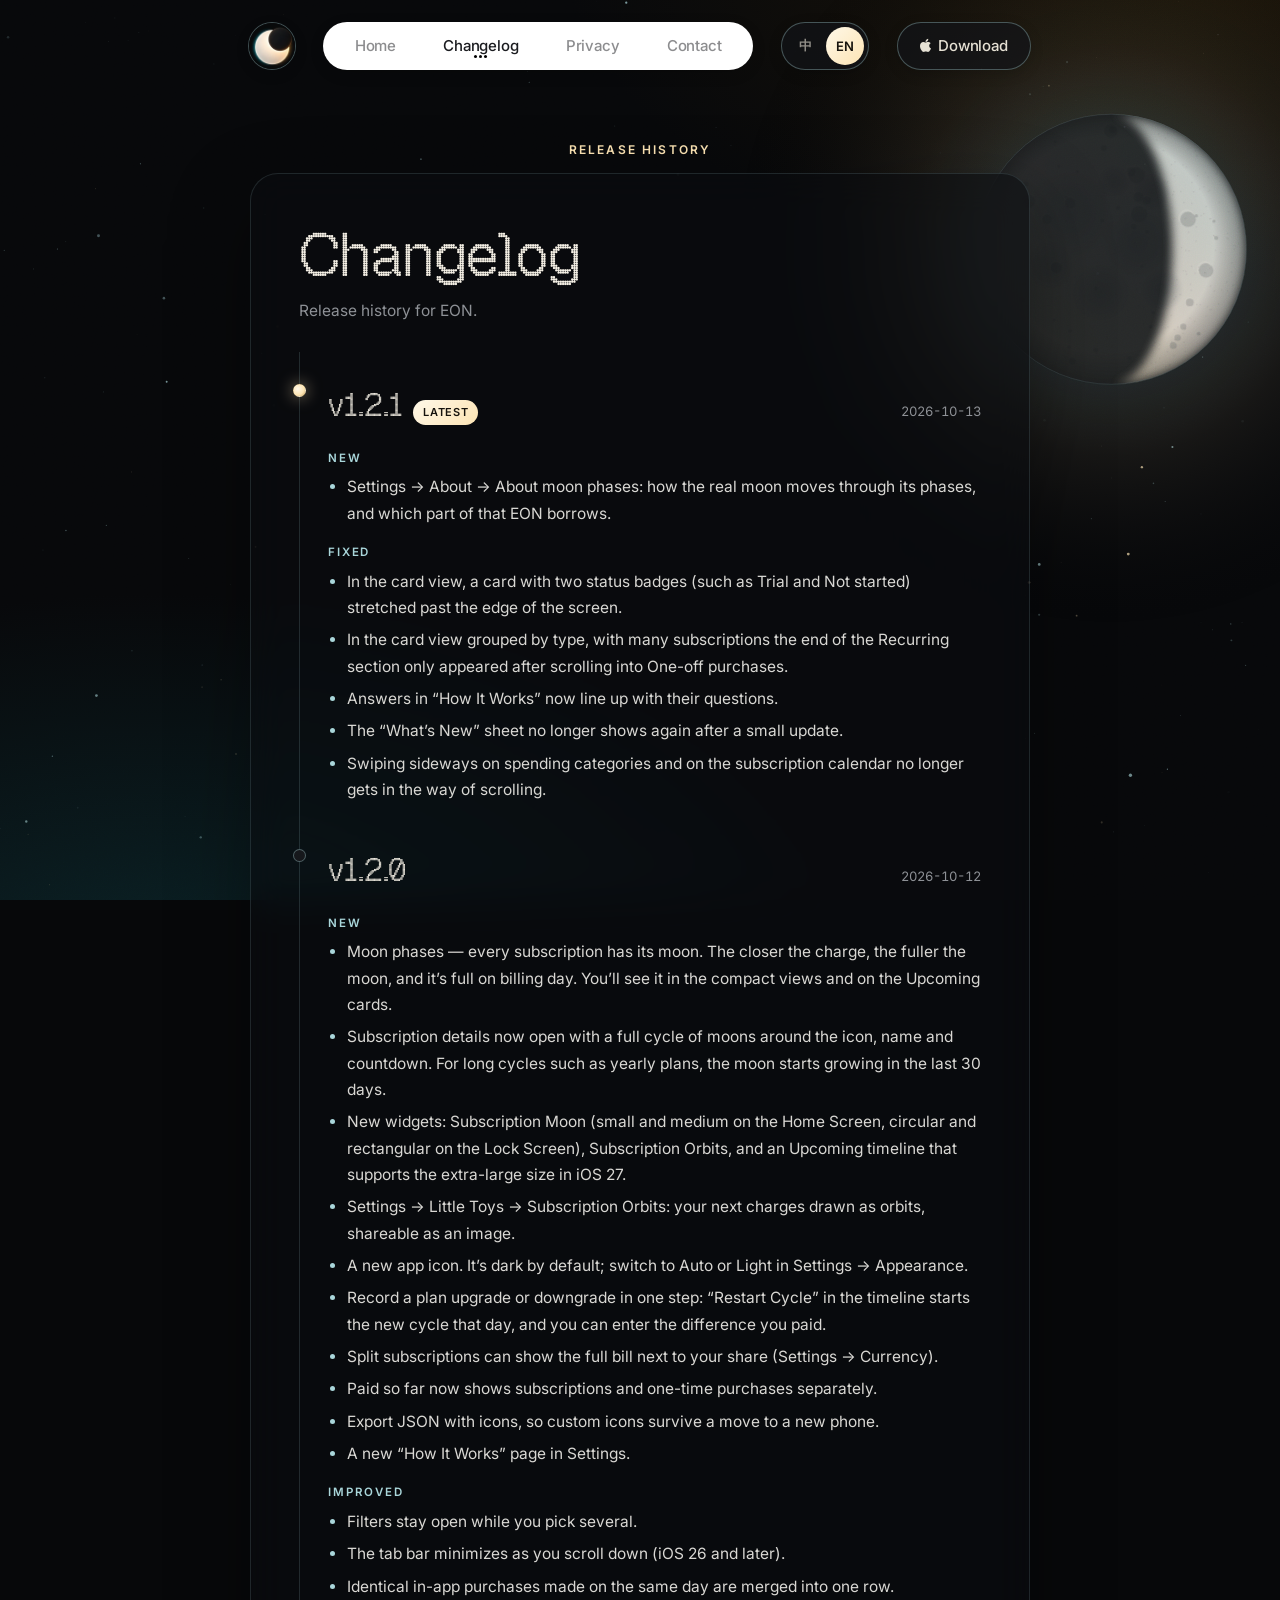
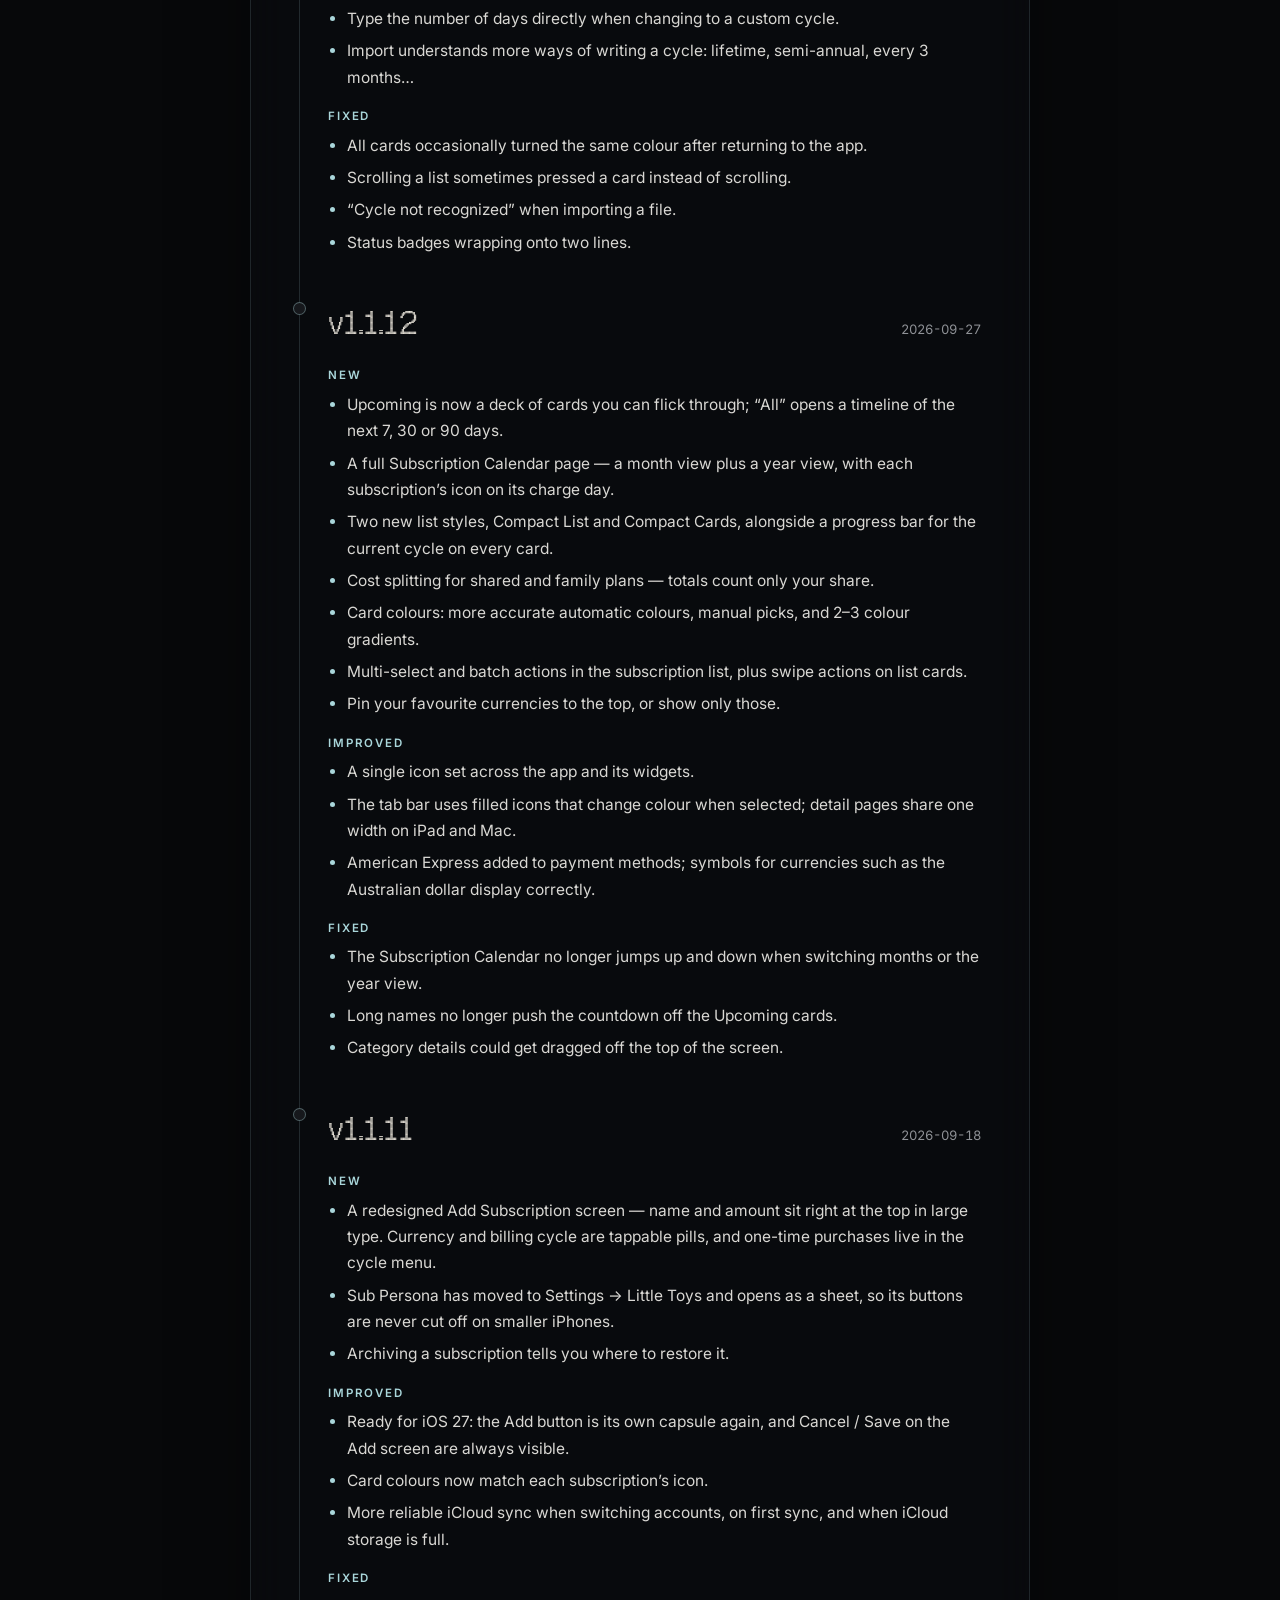
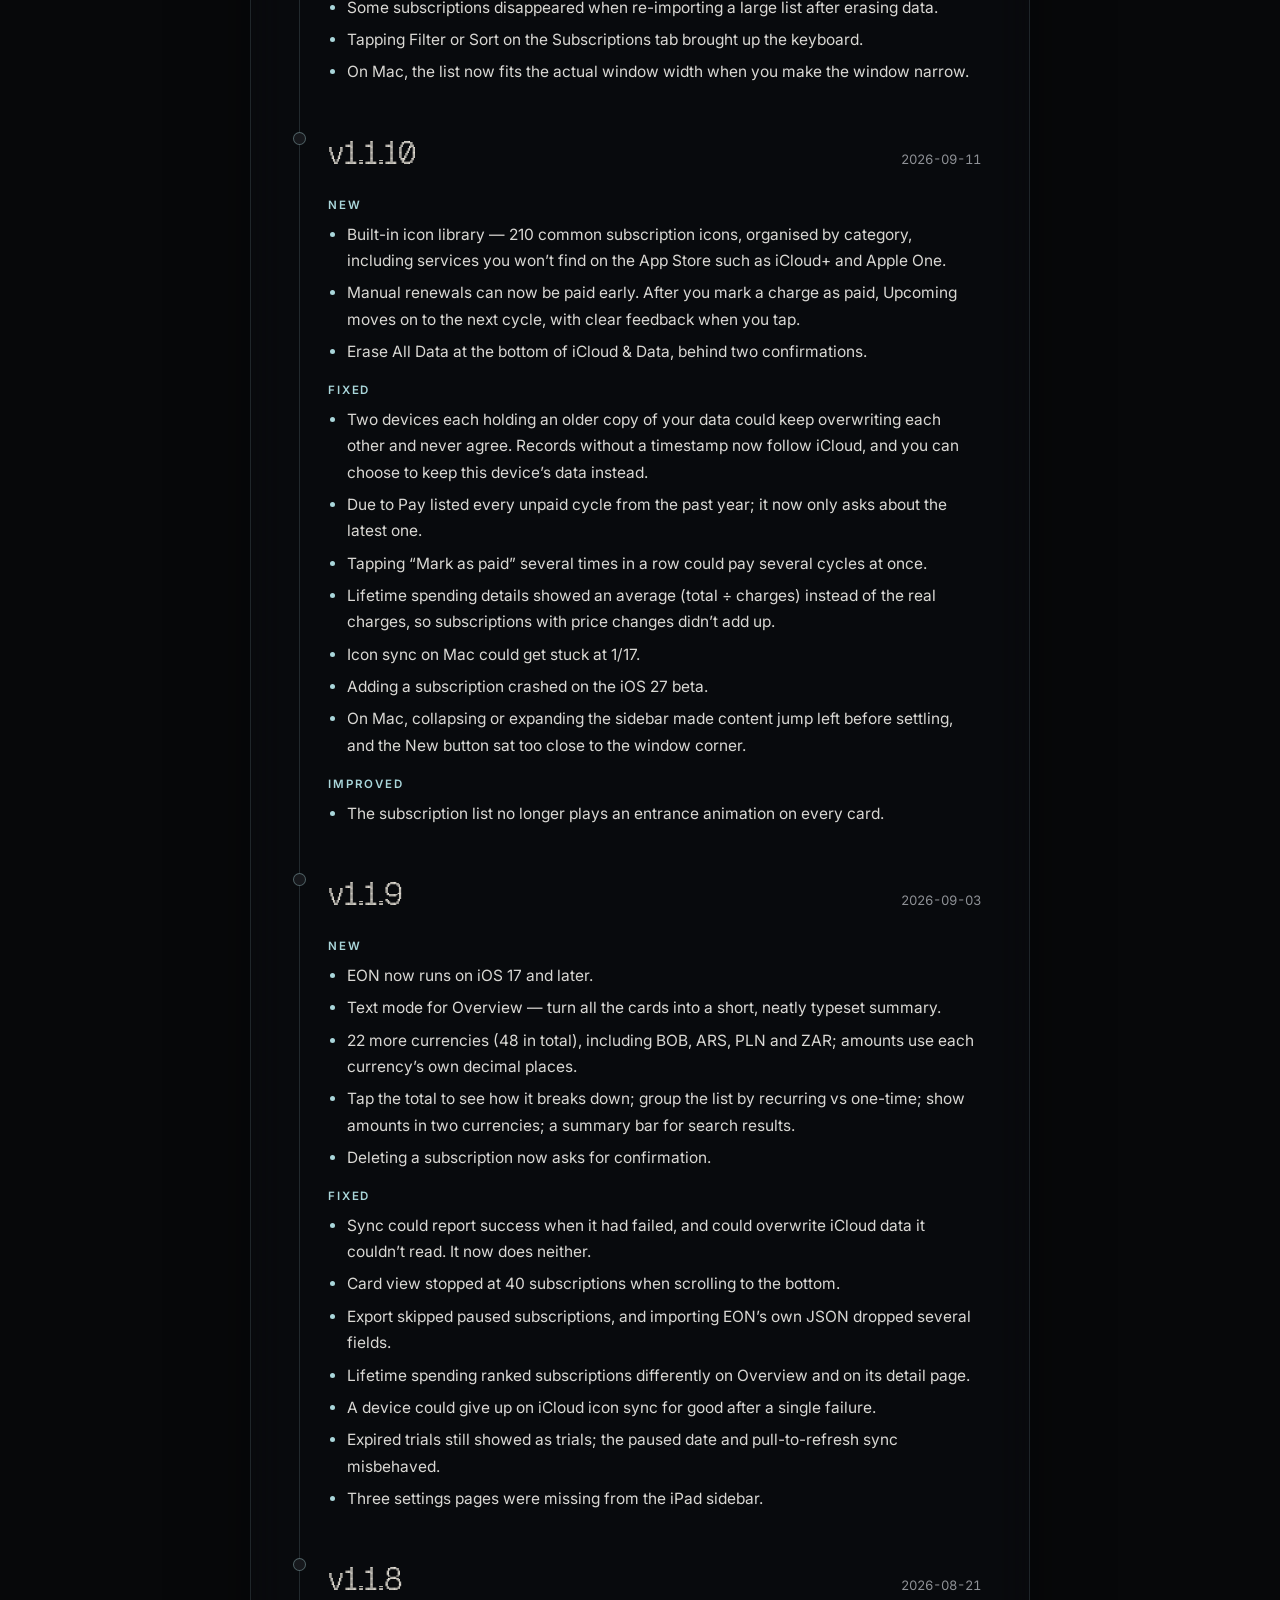
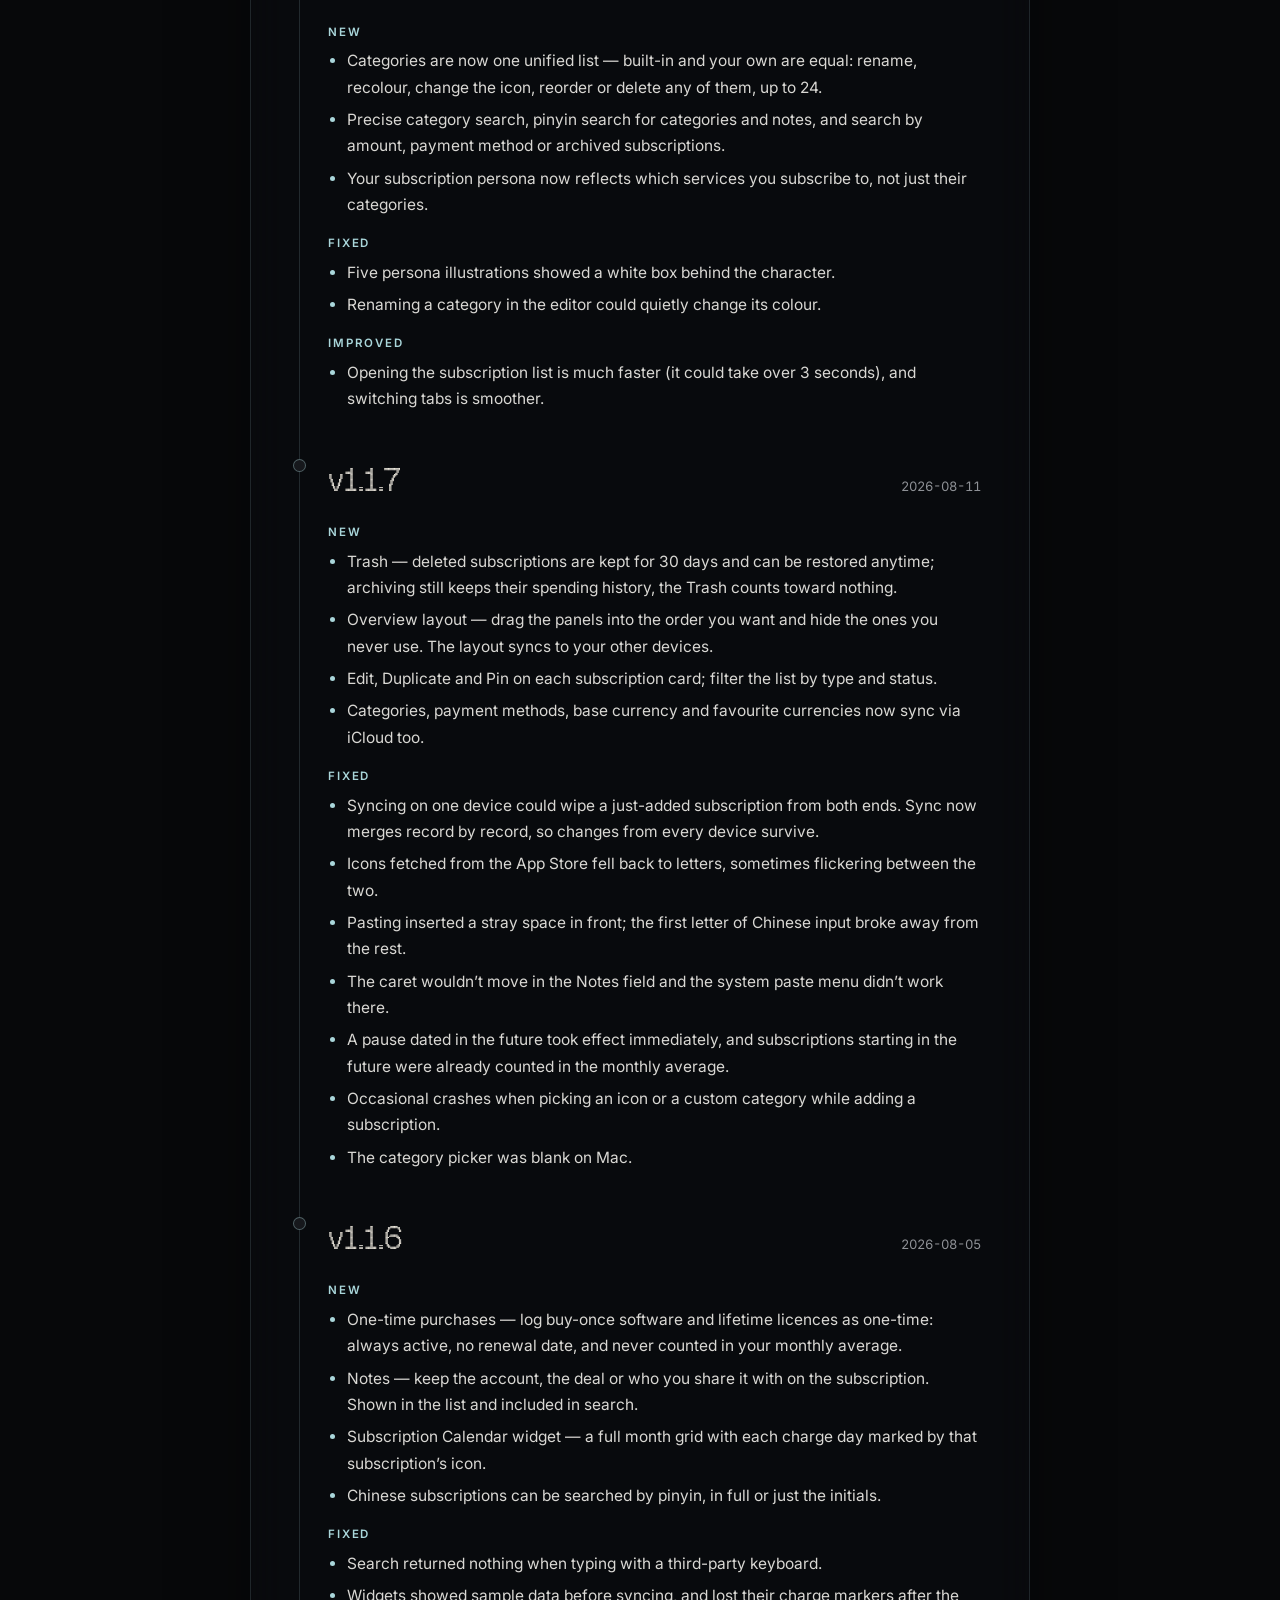
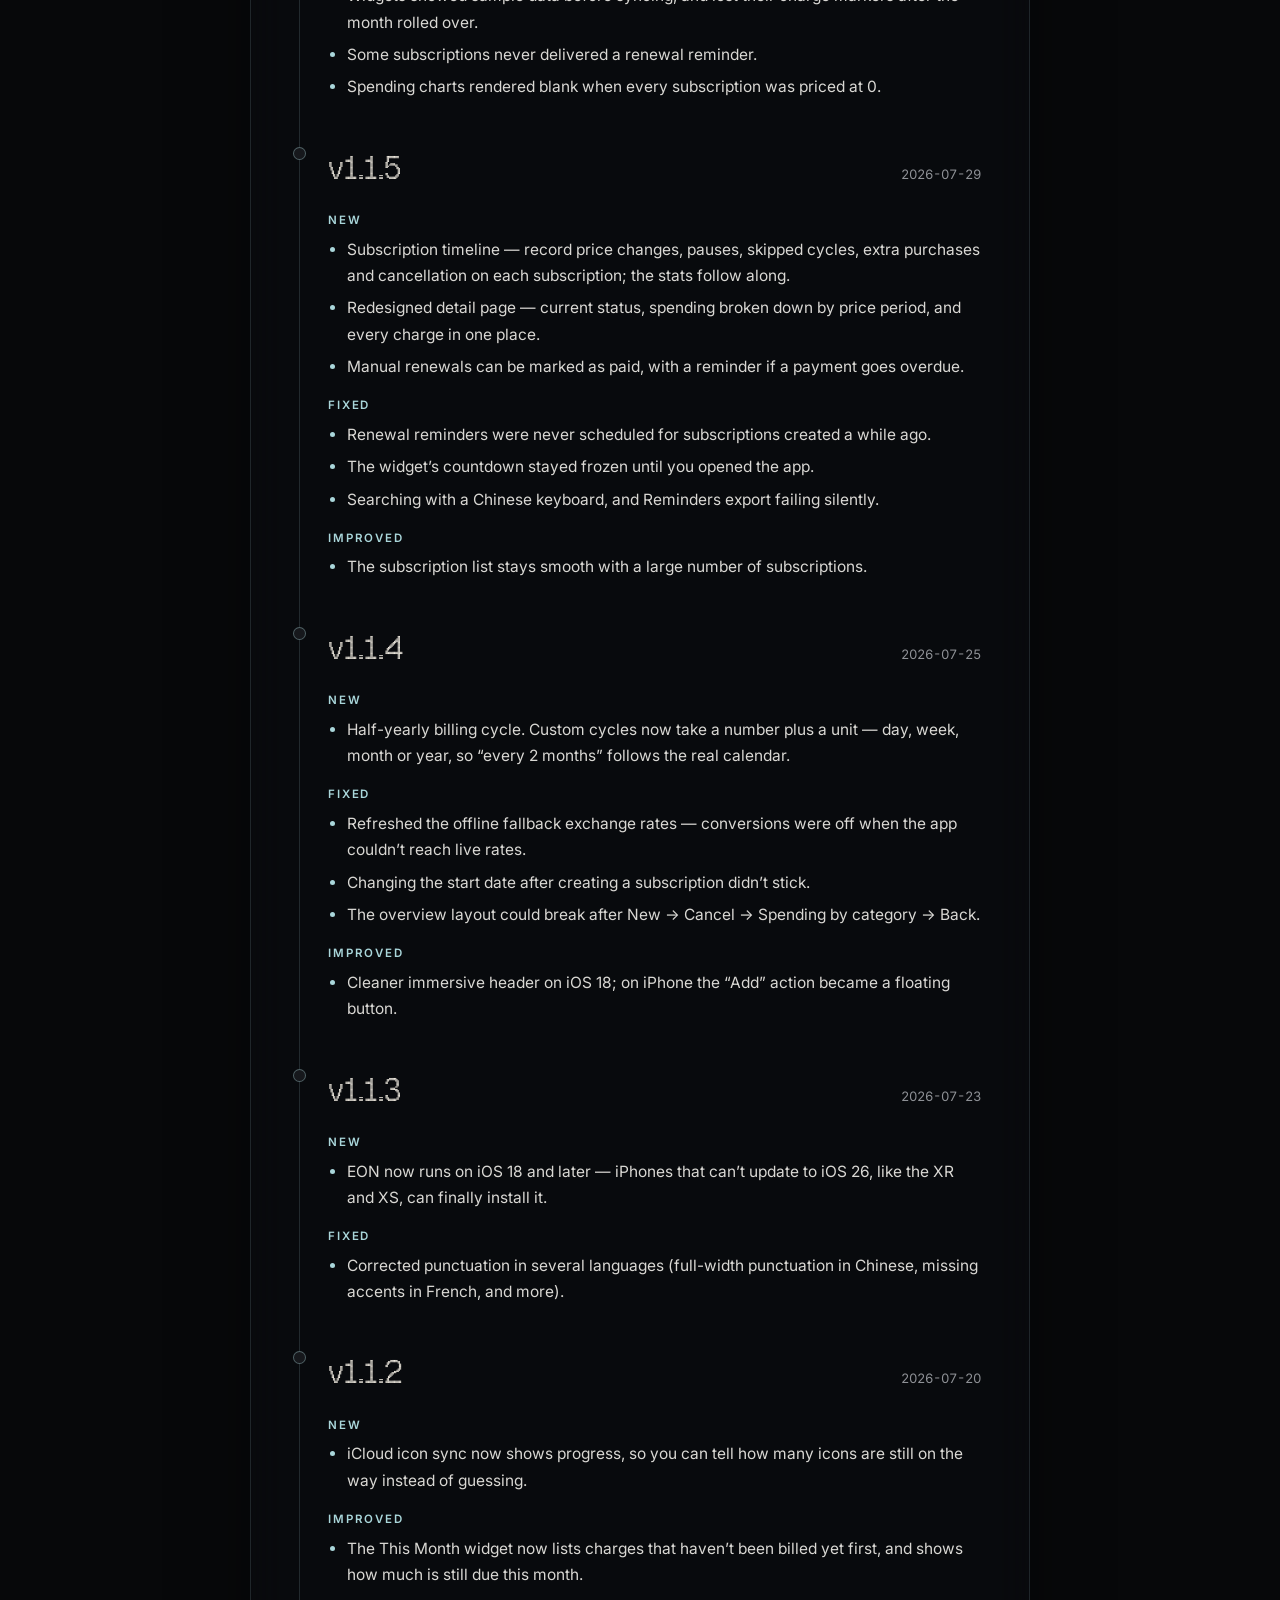
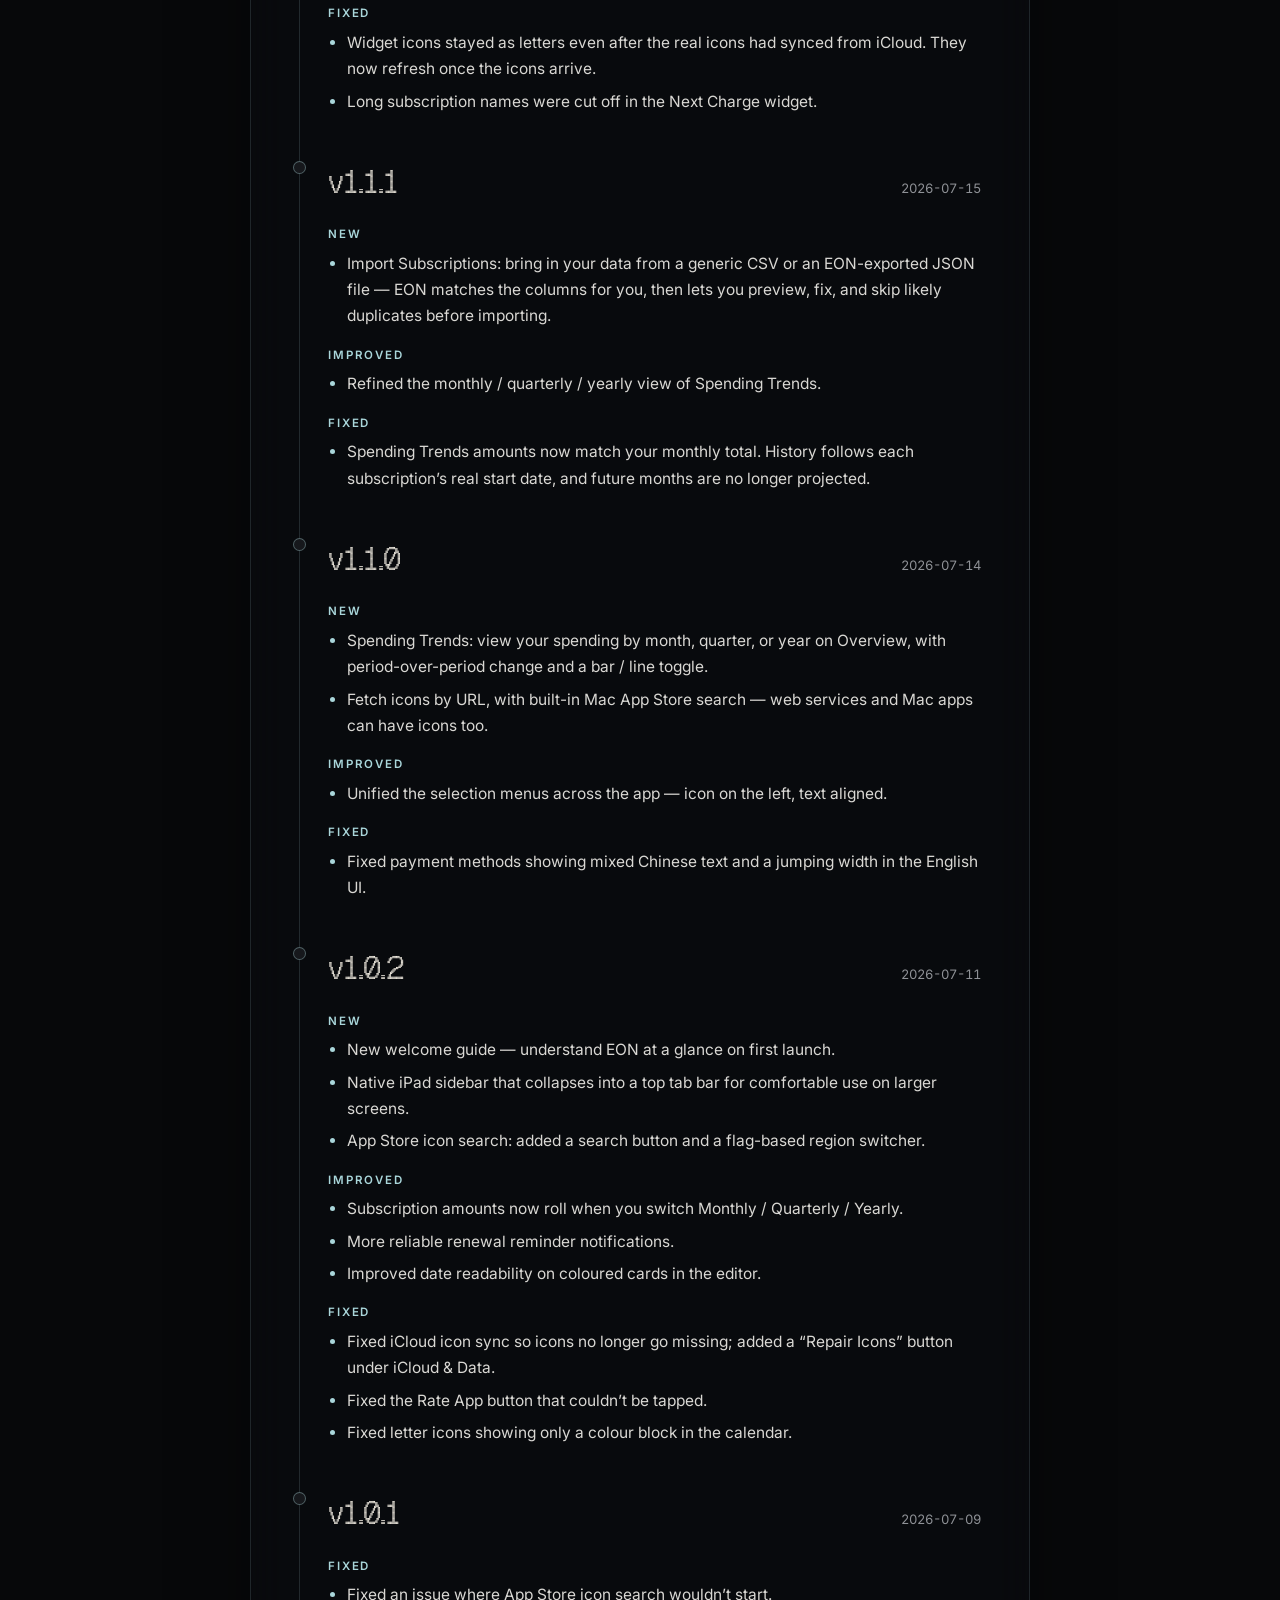
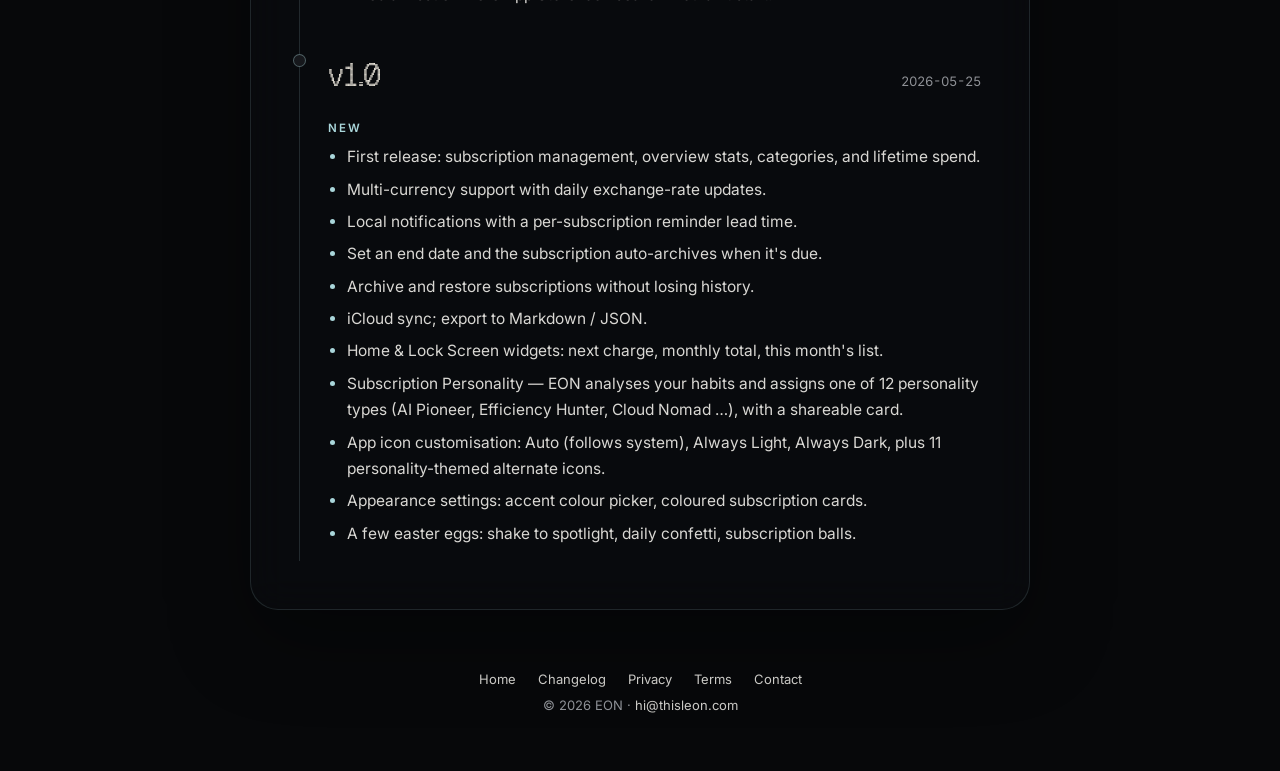
==== commit 58e1e33f: "changelog: v1.2.1 日期改为 2026-10-13 Co-Authored-By: Claude Opus 5.5 <noreply@anthropic.com>" ====
--- a/changelog.html
+++ b/changelog.html
@@ -83,7 +83,7 @@
       <div class="ver">
         <h3>v1.2.1</h3>
         <span class="badge-latest"><span class="zh">最新</span><span class="en">Latest</span></span>
-        <span class="date">2026-10-12</span>
+        <span class="date">2026-10-13</span>
       </div>
       <div class="en">
         <h4>New</h4>
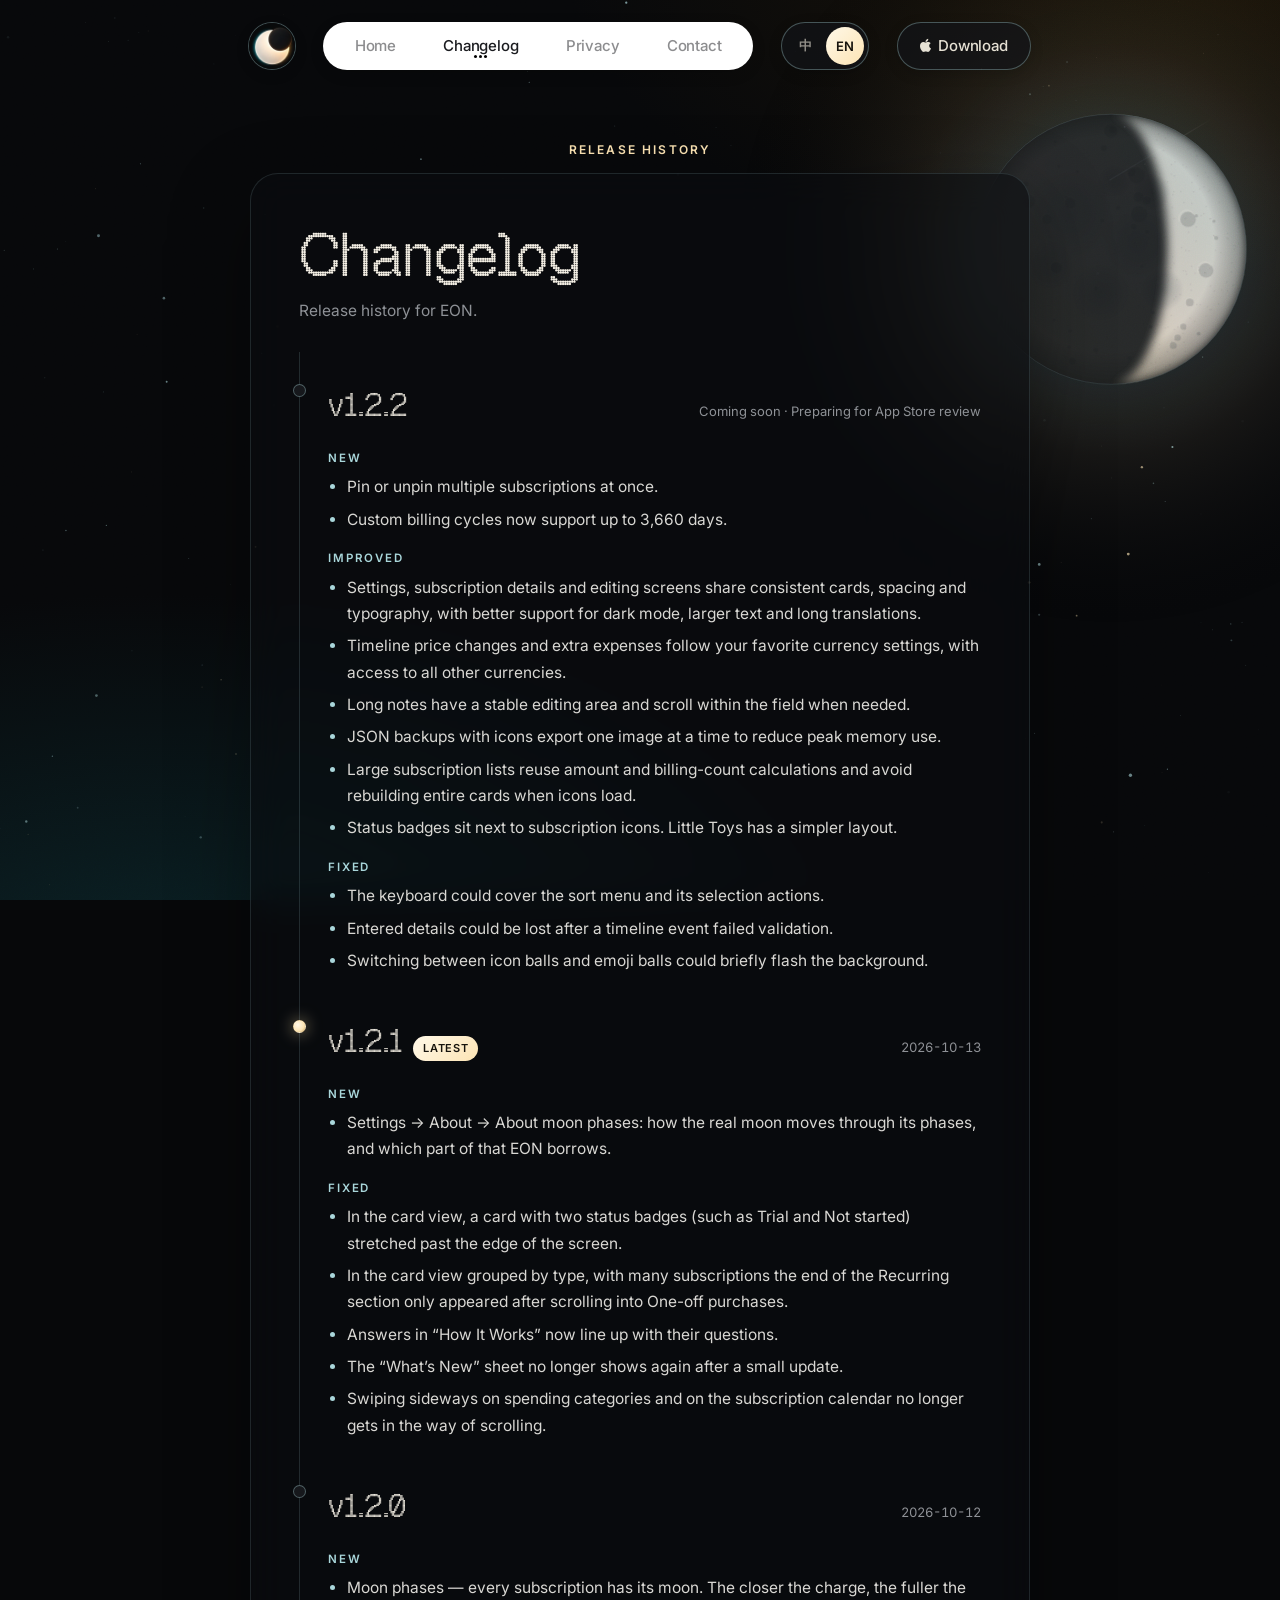
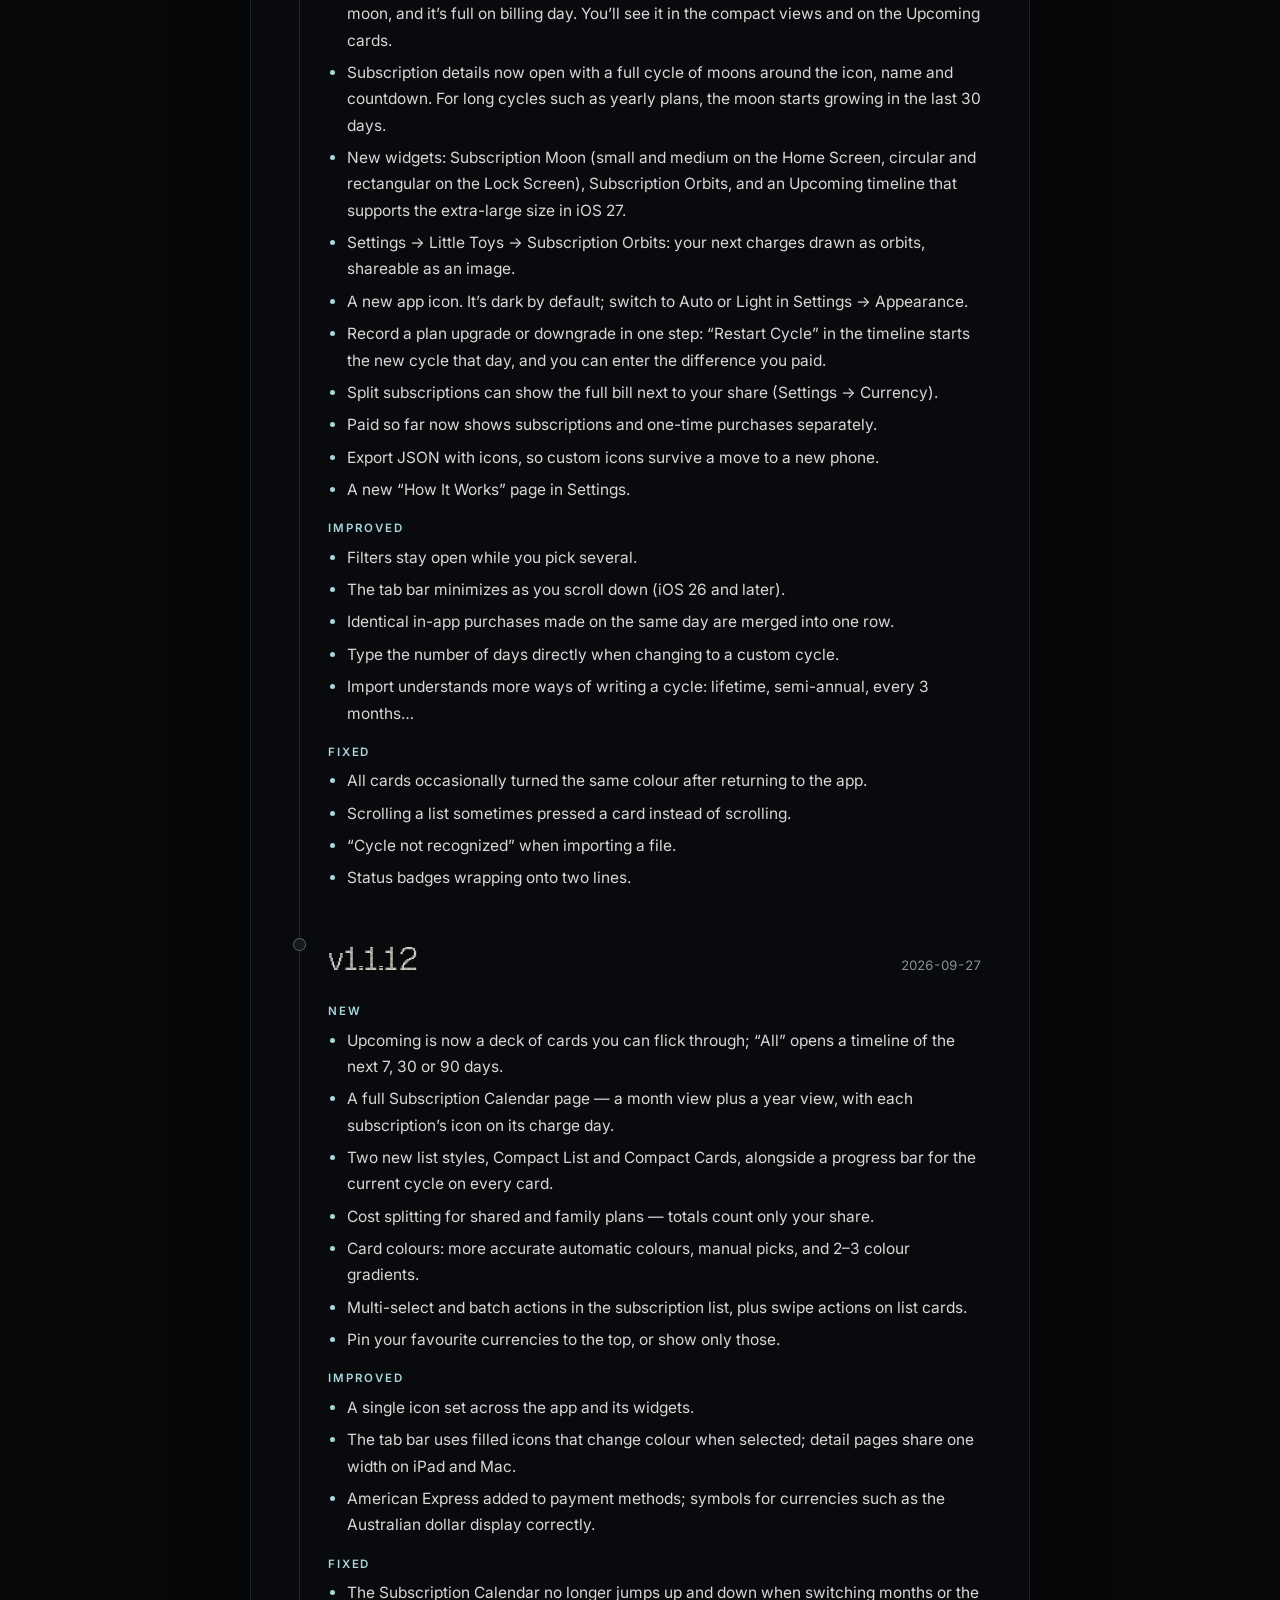
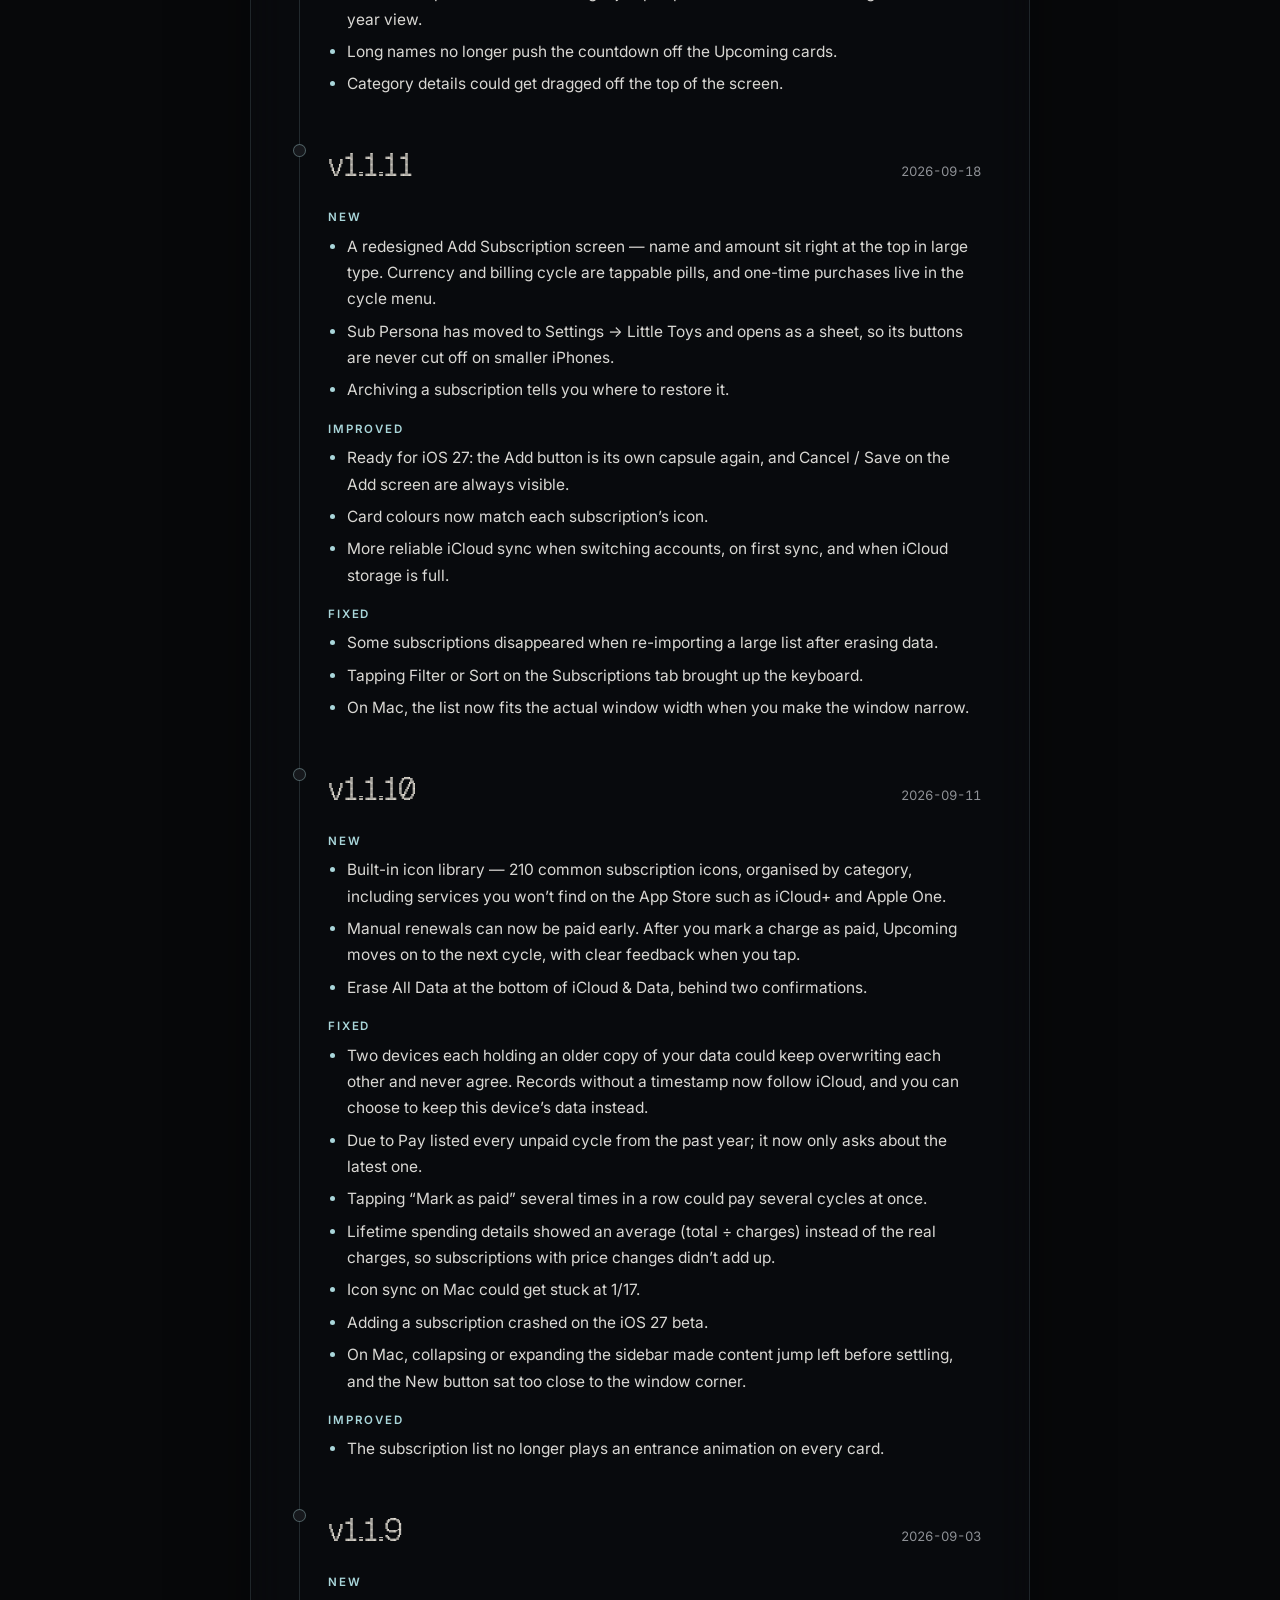
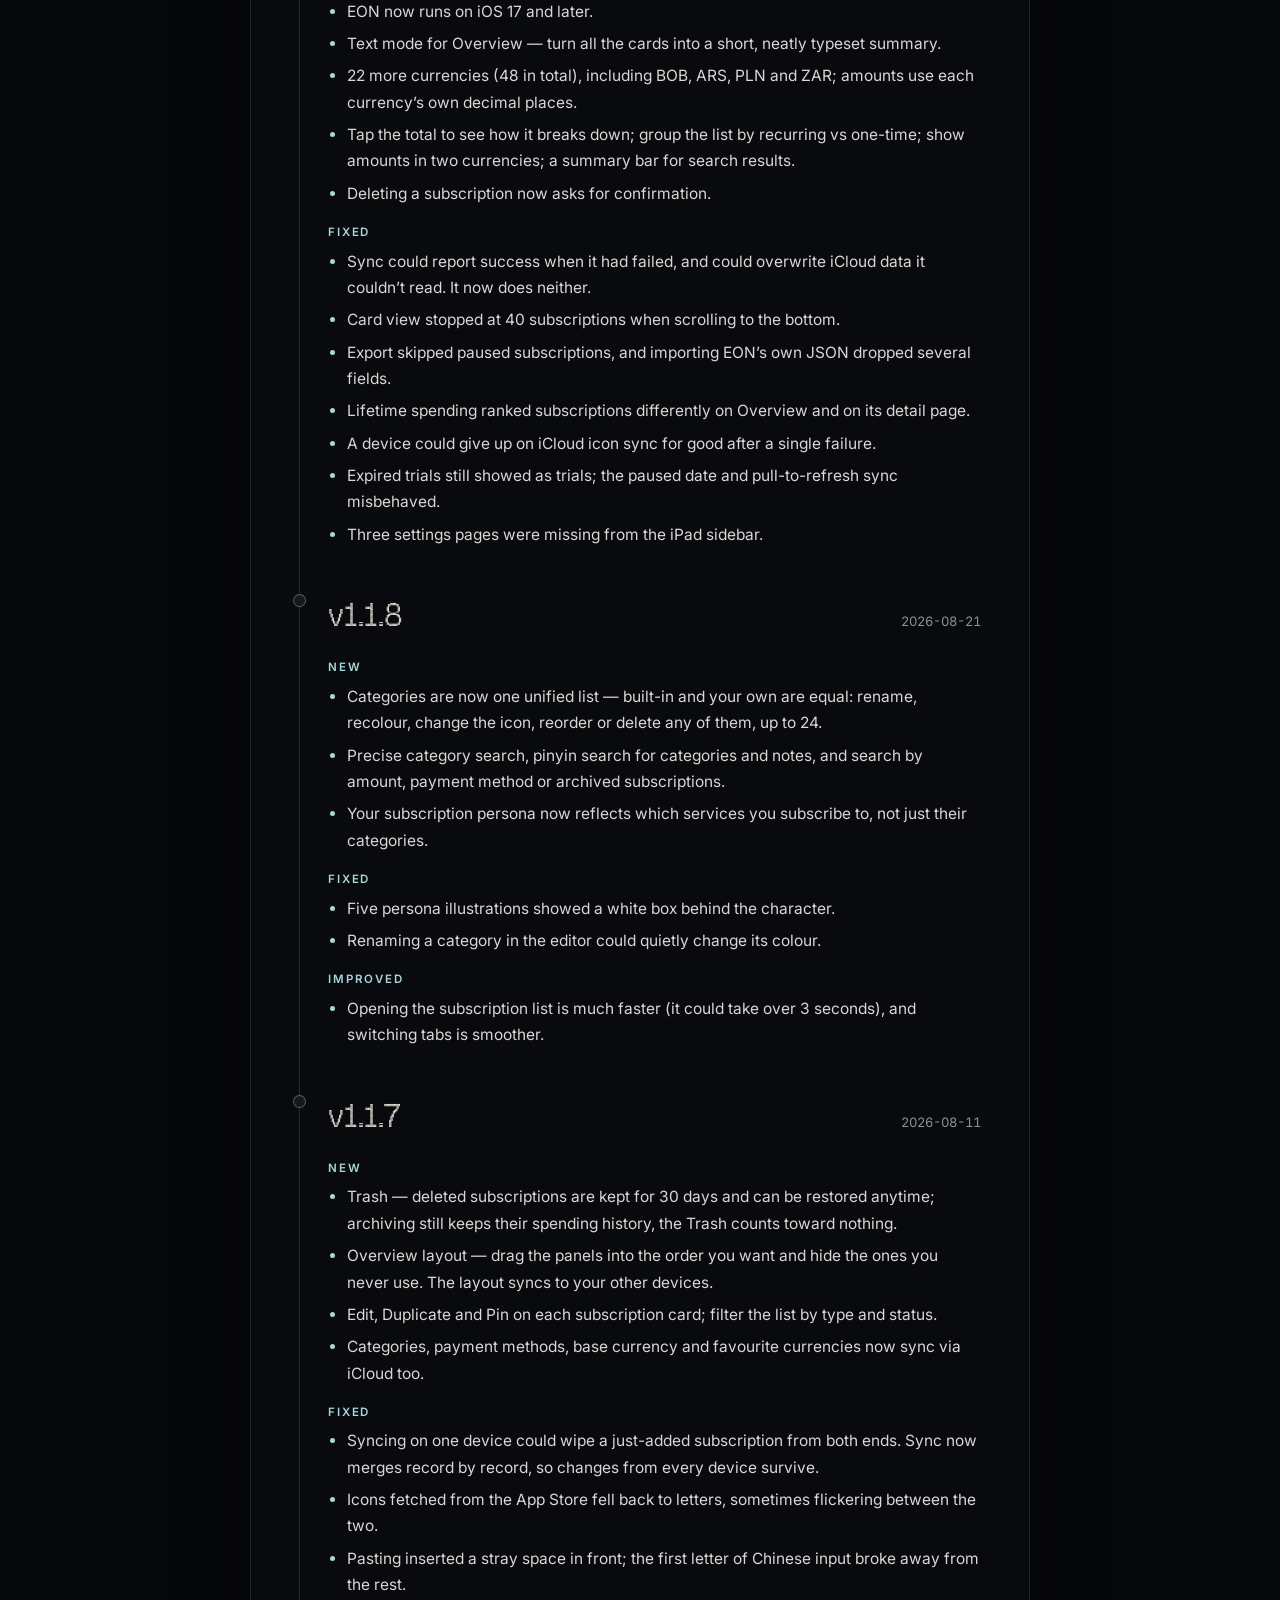
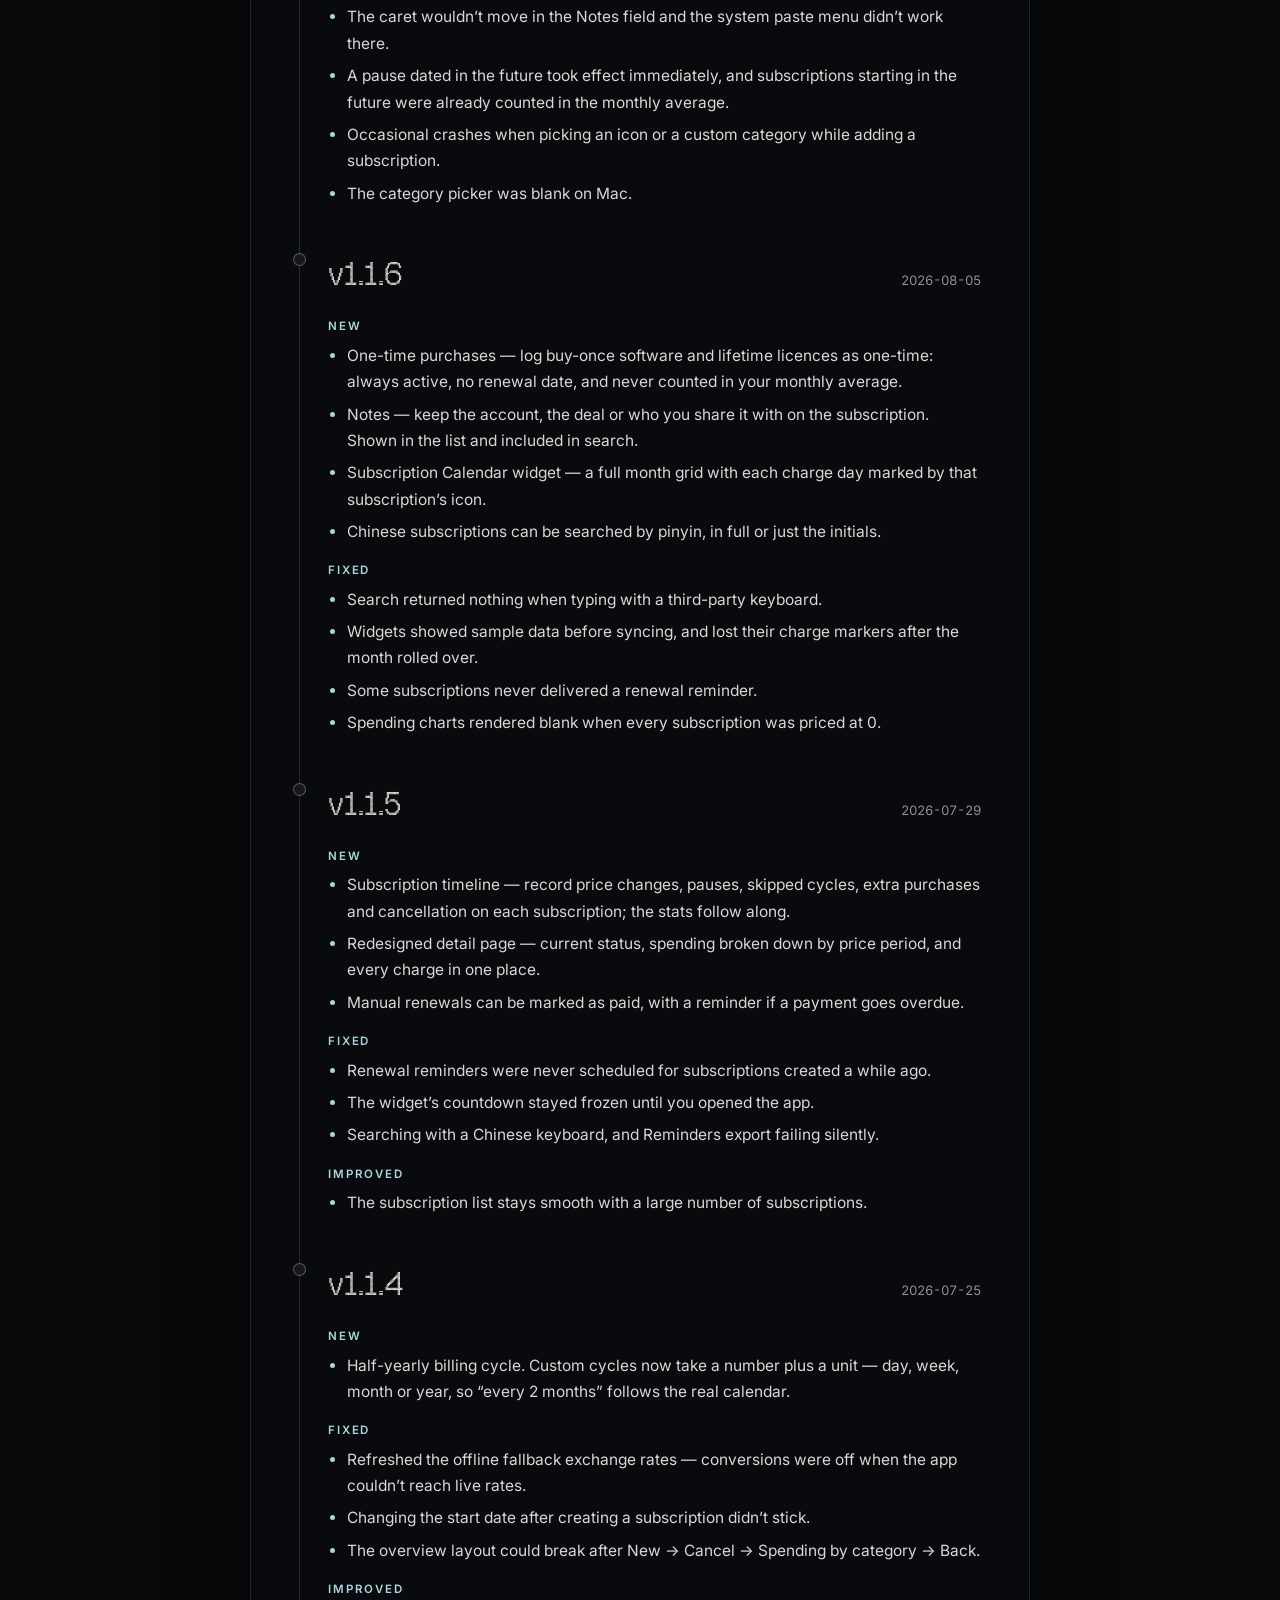
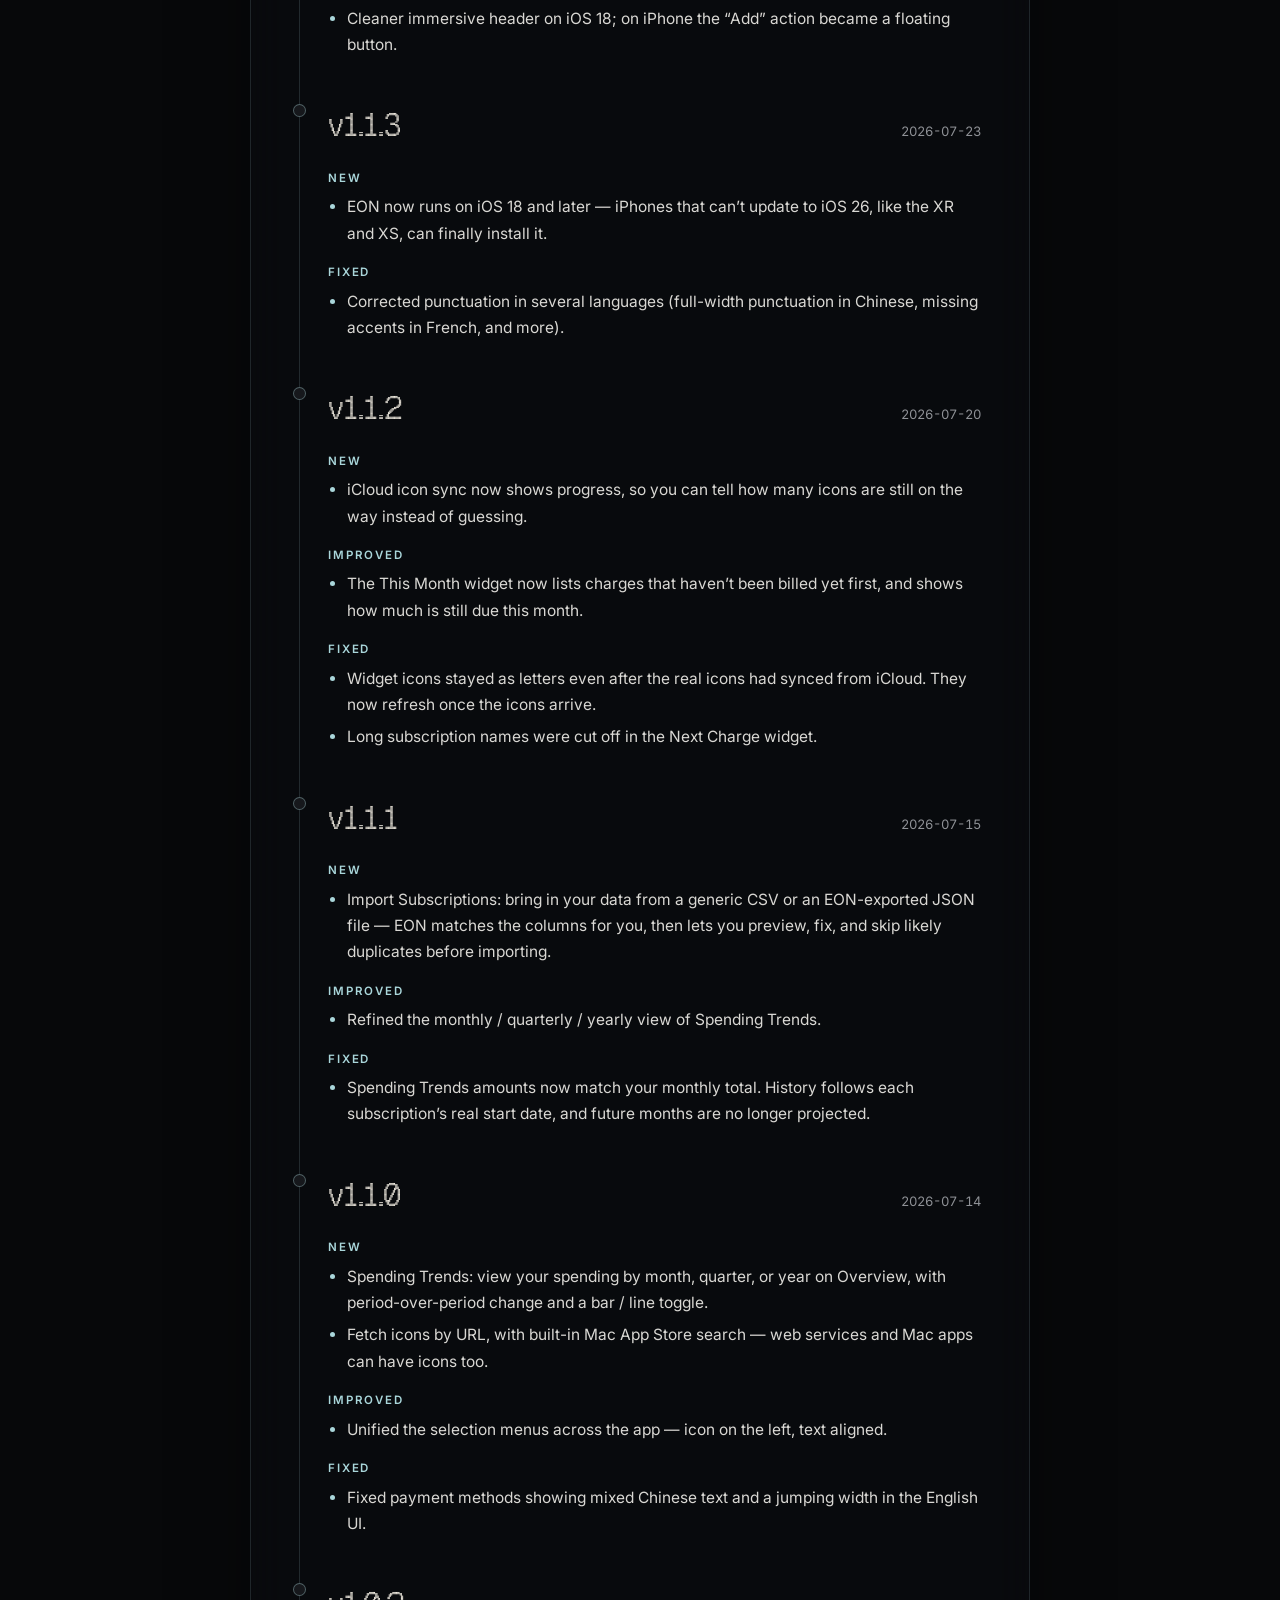
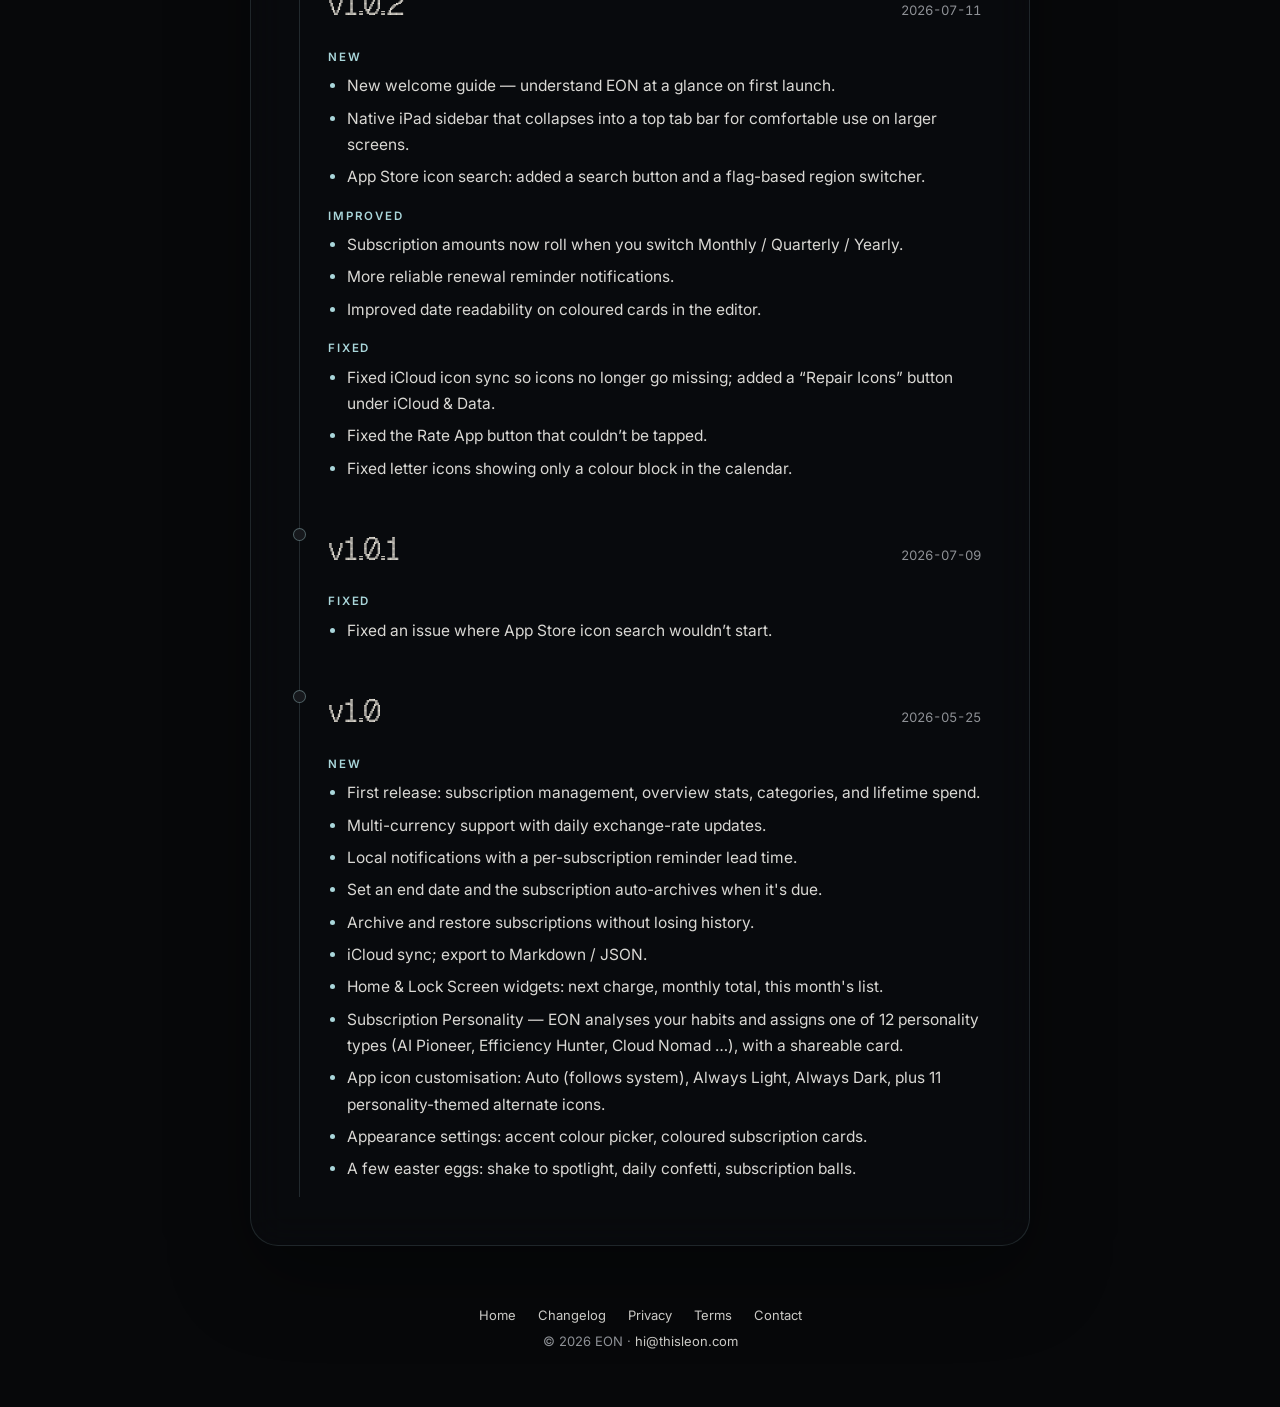
==== commit c8a2bfc9: "changelog: preview v1.2.2 ahead of App Store review" ====
--- a/changelog.html
+++ b/changelog.html
@@ -79,6 +79,57 @@
 
     <div class="timeline">
 
+    <div class="release upcoming">
+      <div class="ver">
+        <h3>v1.2.2</h3>
+        <span class="date"><span class="zh">即将更新 · 准备提交审核</span><span class="en">Coming soon · Preparing for App Store review</span></span>
+      </div>
+      <div class="en">
+        <h4>New</h4>
+        <ul>
+          <li>Pin or unpin multiple subscriptions at once.</li>
+          <li>Custom billing cycles now support up to 3,660 days.</li>
+        </ul>
+        <h4>Improved</h4>
+        <ul>
+          <li>Settings, subscription details and editing screens share consistent cards, spacing and typography, with better support for dark mode, larger text and long translations.</li>
+          <li>Timeline price changes and extra expenses follow your favorite currency settings, with access to all other currencies.</li>
+          <li>Long notes have a stable editing area and scroll within the field when needed.</li>
+          <li>JSON backups with icons export one image at a time to reduce peak memory use.</li>
+          <li>Large subscription lists reuse amount and billing-count calculations and avoid rebuilding entire cards when icons load.</li>
+          <li>Status badges sit next to subscription icons. Little Toys has a simpler layout.</li>
+        </ul>
+        <h4>Fixed</h4>
+        <ul>
+          <li>The keyboard could cover the sort menu and its selection actions.</li>
+          <li>Entered details could be lost after a timeline event failed validation.</li>
+          <li>Switching between icon balls and emoji balls could briefly flash the background.</li>
+        </ul>
+      </div>
+      <div class="zh">
+        <h4>新增</h4>
+        <ul>
+          <li>支持批量置顶和取消置顶订阅。</li>
+          <li>自定义周期最长可设为 3660 天。</li>
+        </ul>
+        <h4>优化</h4>
+        <ul>
+          <li>设置、订阅详情和编辑页面统一卡片、间距与文字层级，改善深色模式、大字号和长译文的显示。</li>
+          <li>时间轴调价和追加支出遵循常用币种设置，也可继续选择其他币种。</li>
+          <li>长备注保持稳定的编辑高度，内容较多时可在输入框内滚动。</li>
+          <li>带图标的 JSON 备份逐张写入图片，降低导出时的内存峰值。</li>
+          <li>大量订阅列表复用金额和计费次数计算，图标加载时不再重建整张卡片。</li>
+          <li>订阅状态标签贴近图标左对齐，「小玩具」页面更简洁。</li>
+        </ul>
+        <h4>修复</h4>
+        <ul>
+          <li>键盘可能遮挡排序菜单及其中的多选入口。</li>
+          <li>时间轴事件校验失败后，已输入的内容可能丢失。</li>
+          <li>切换图标球与表情球时，背景可能短暂闪烁。</li>
+        </ul>
+      </div>
+    </div>
+
     <div class="release latest">
       <div class="ver">
         <h3>v1.2.1</h3>
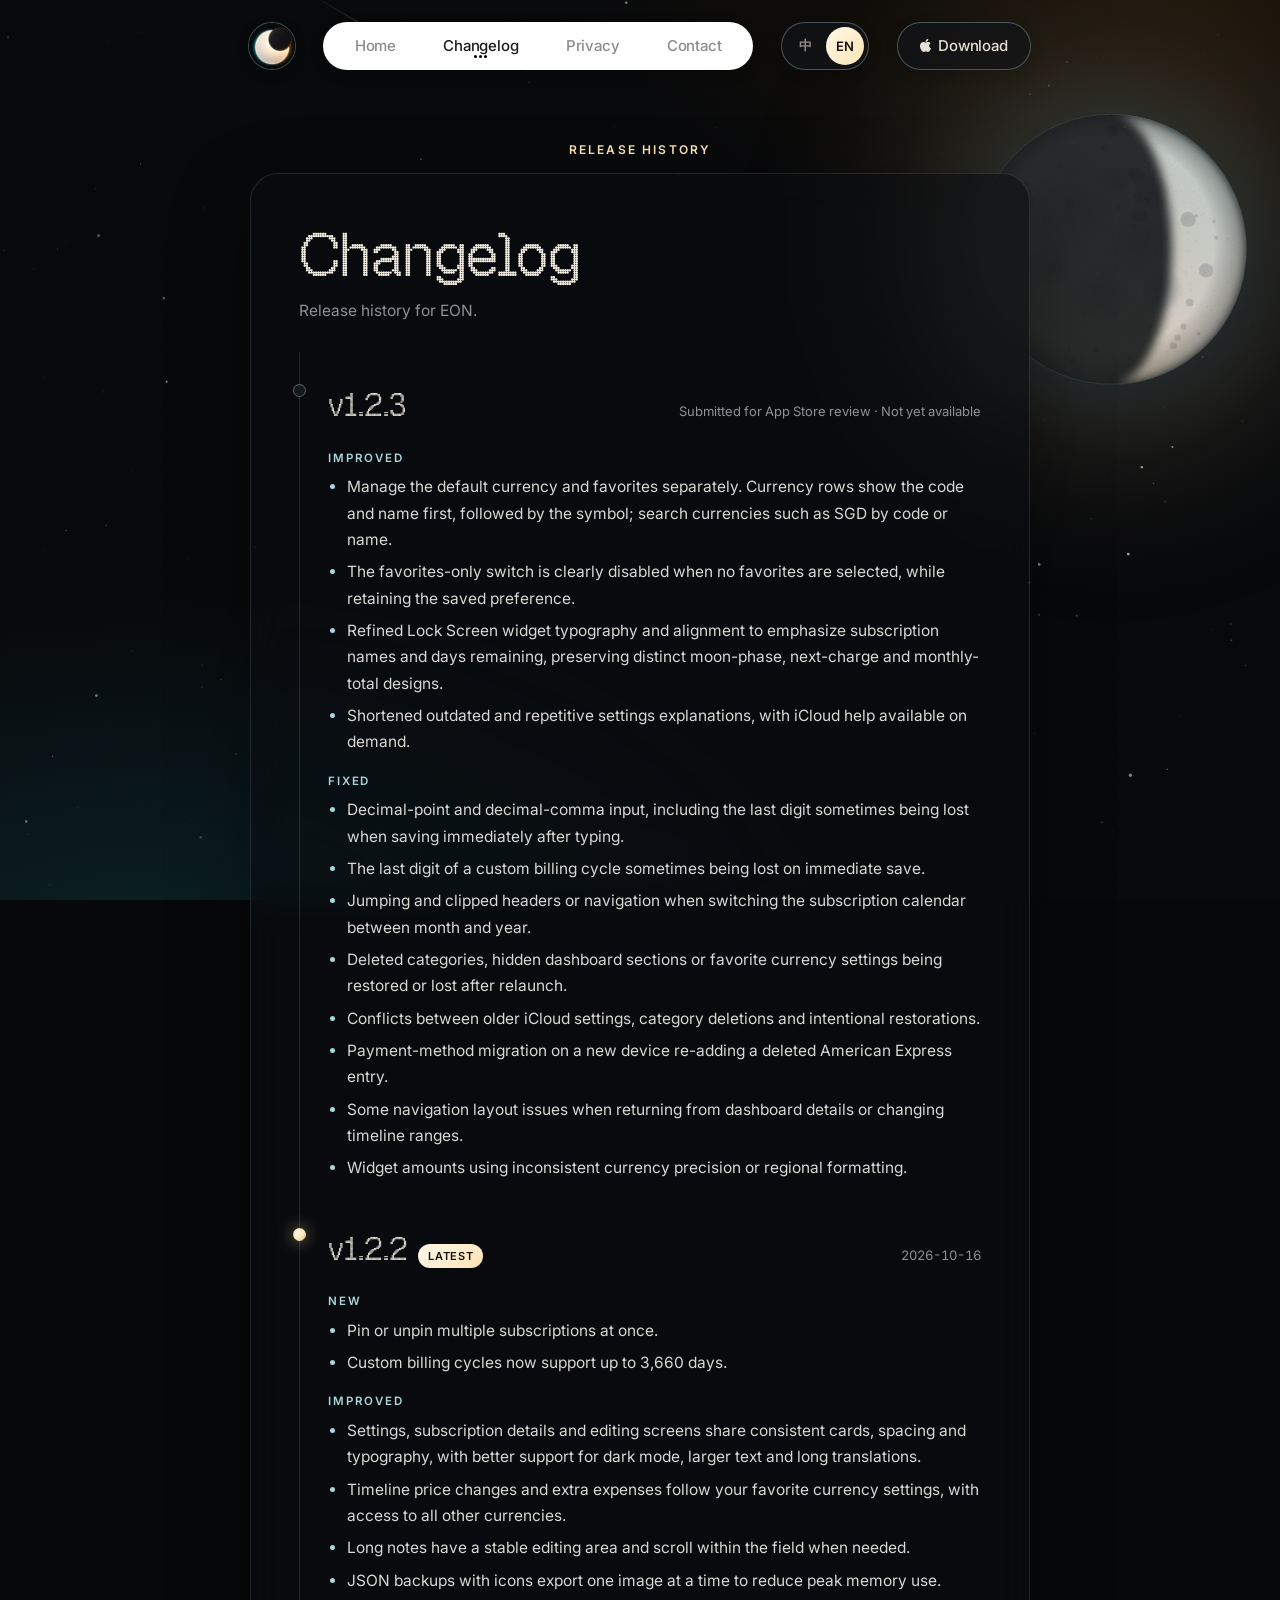
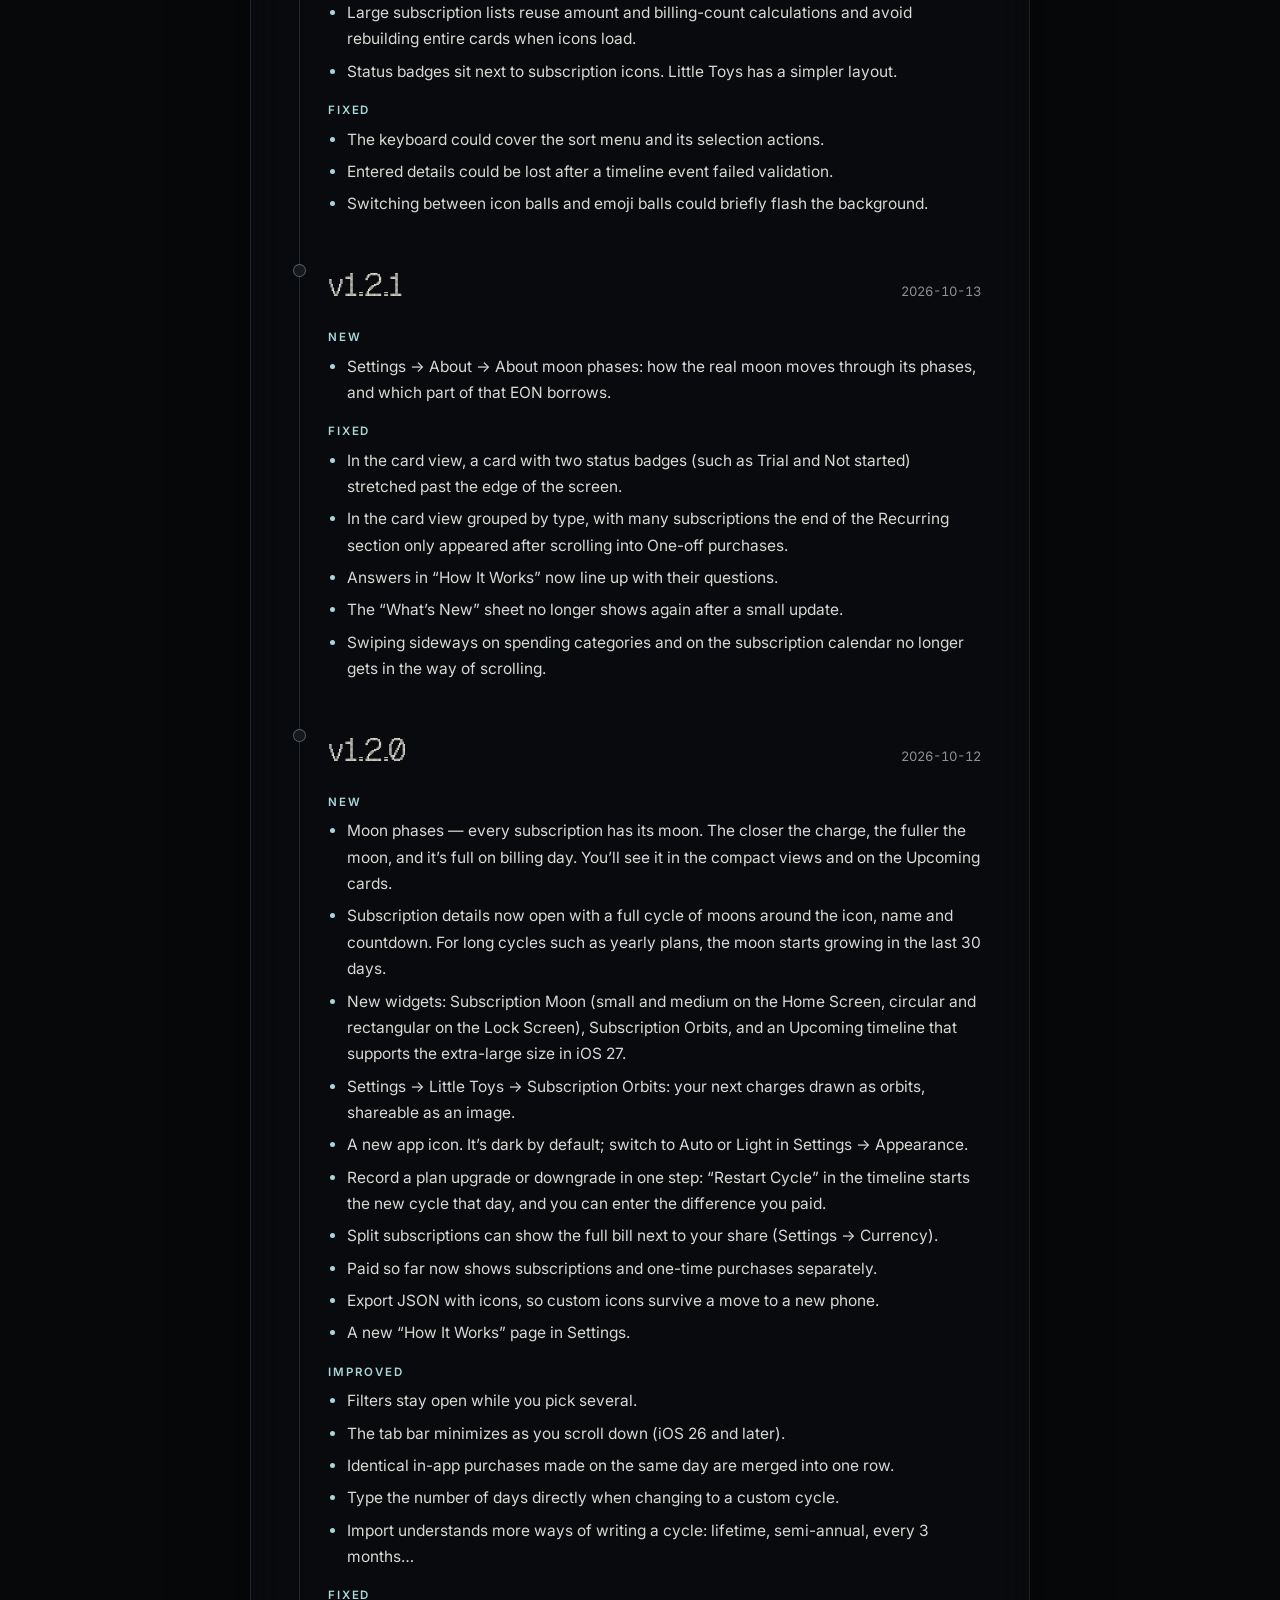
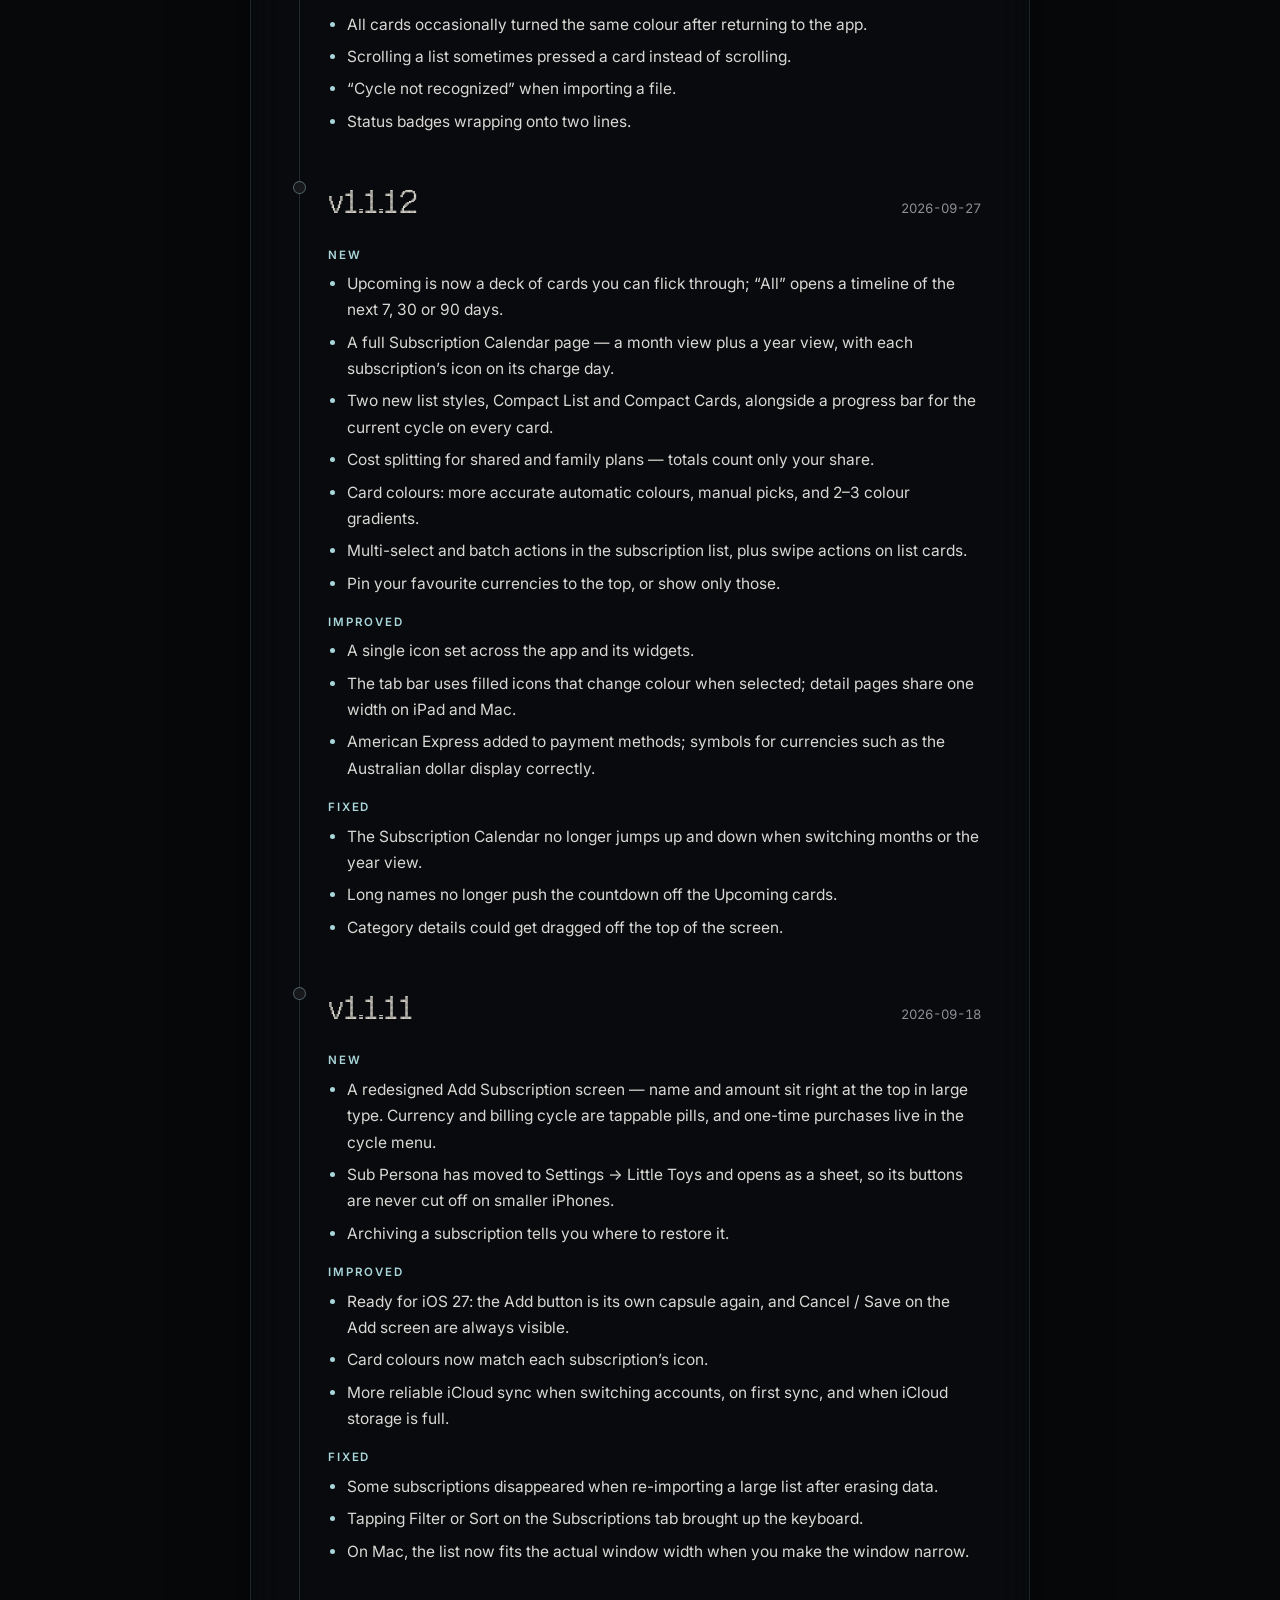
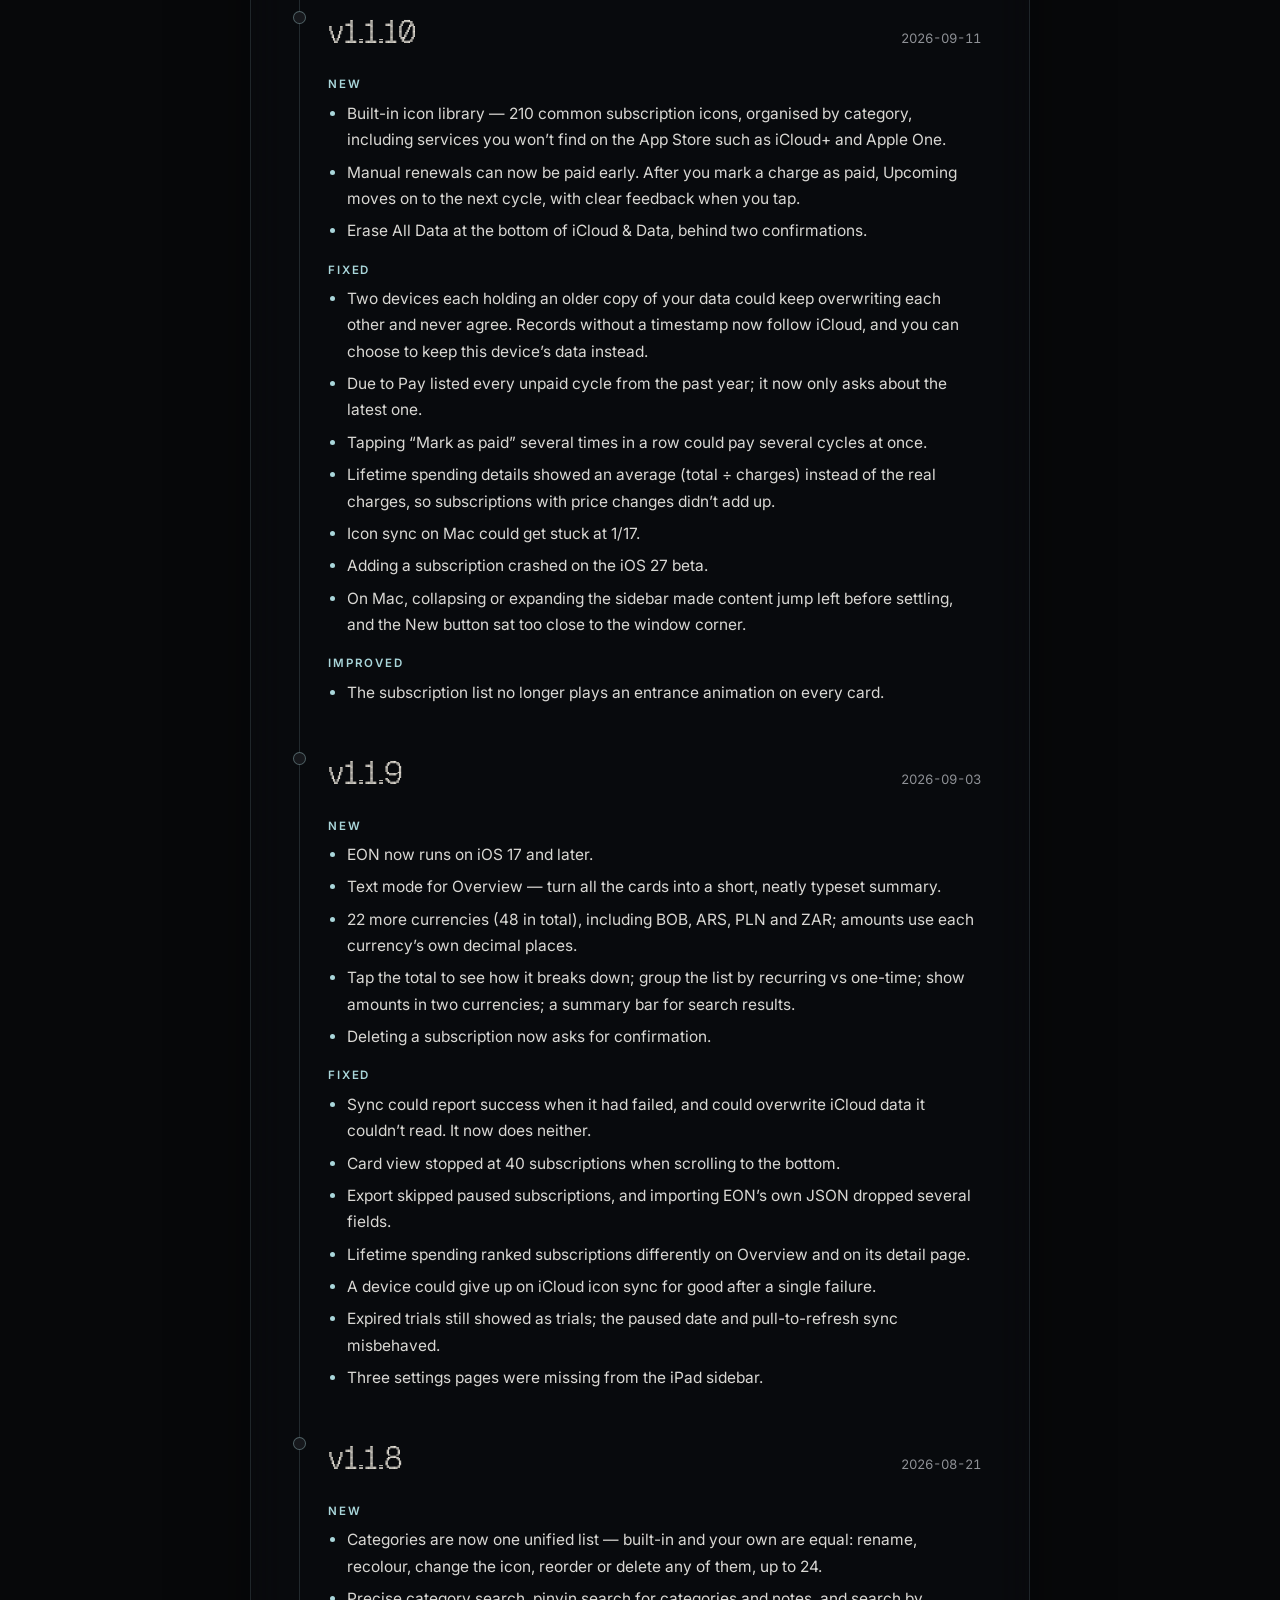
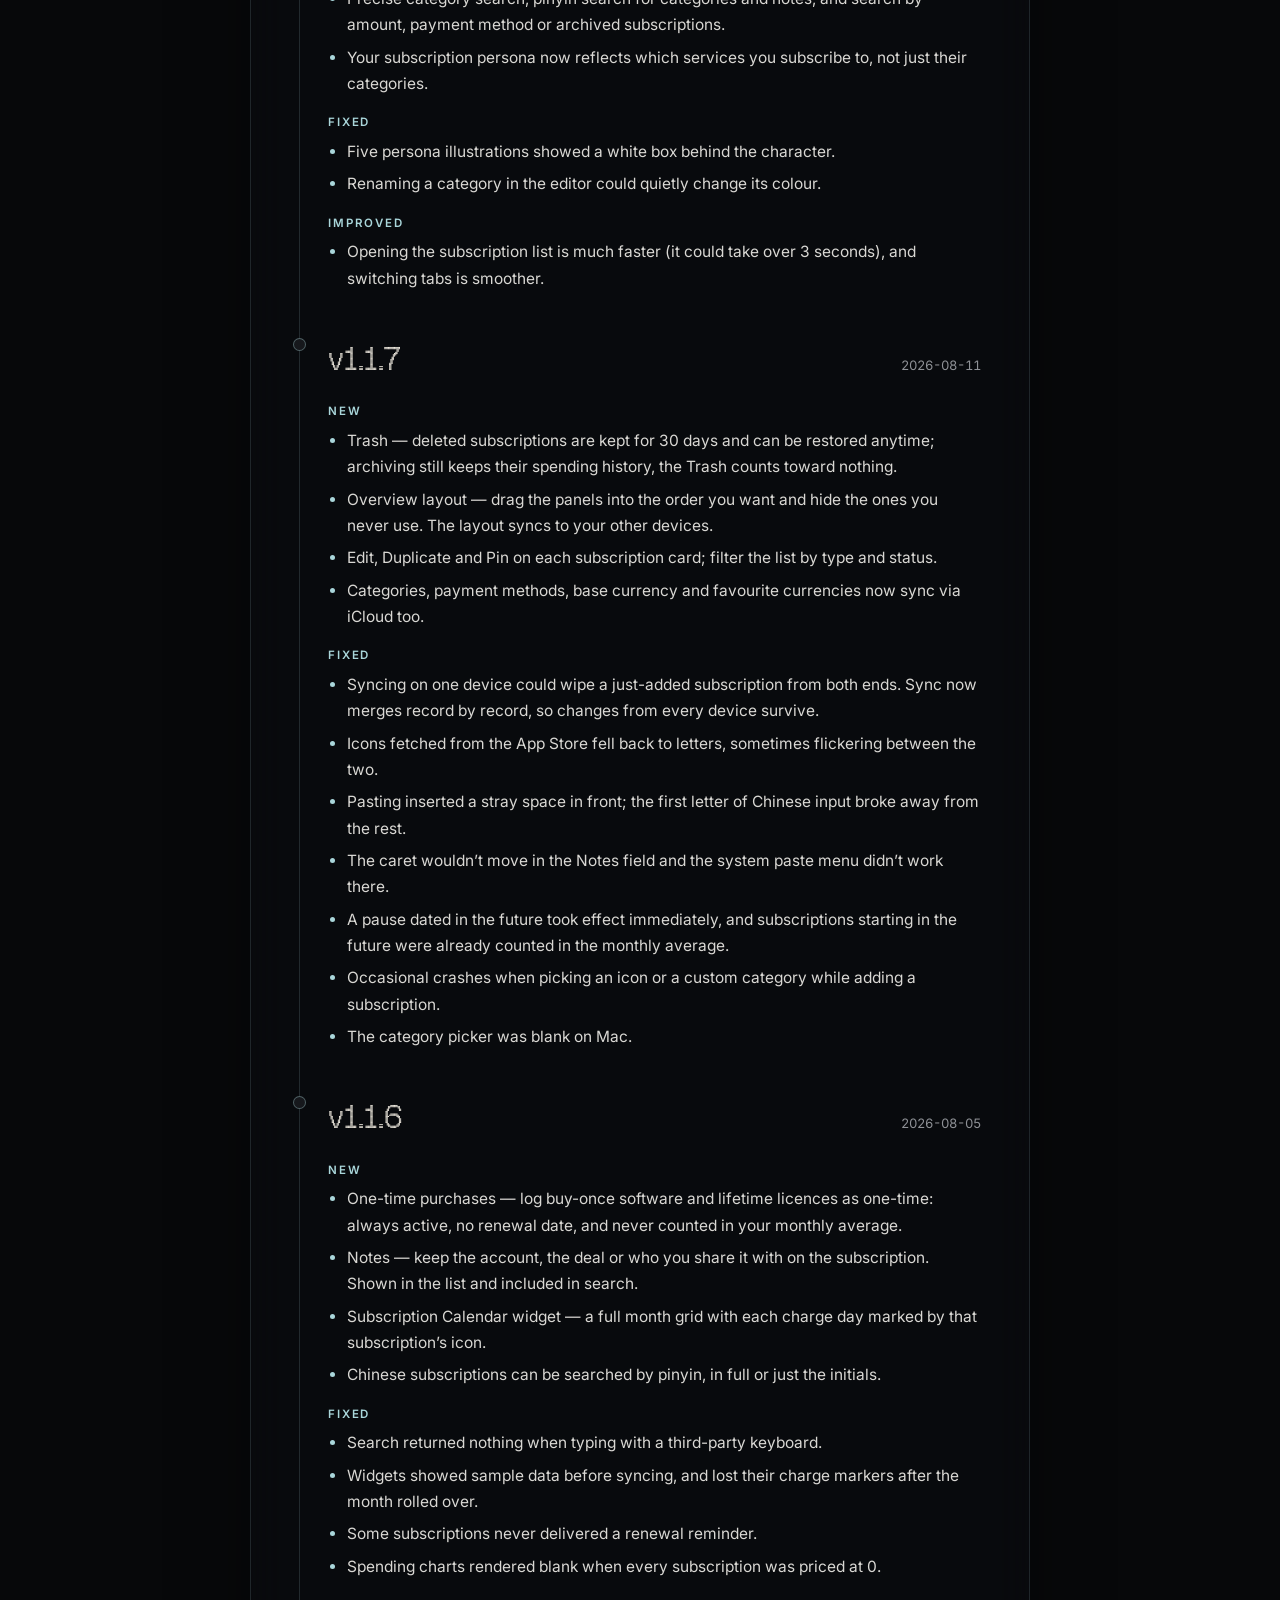
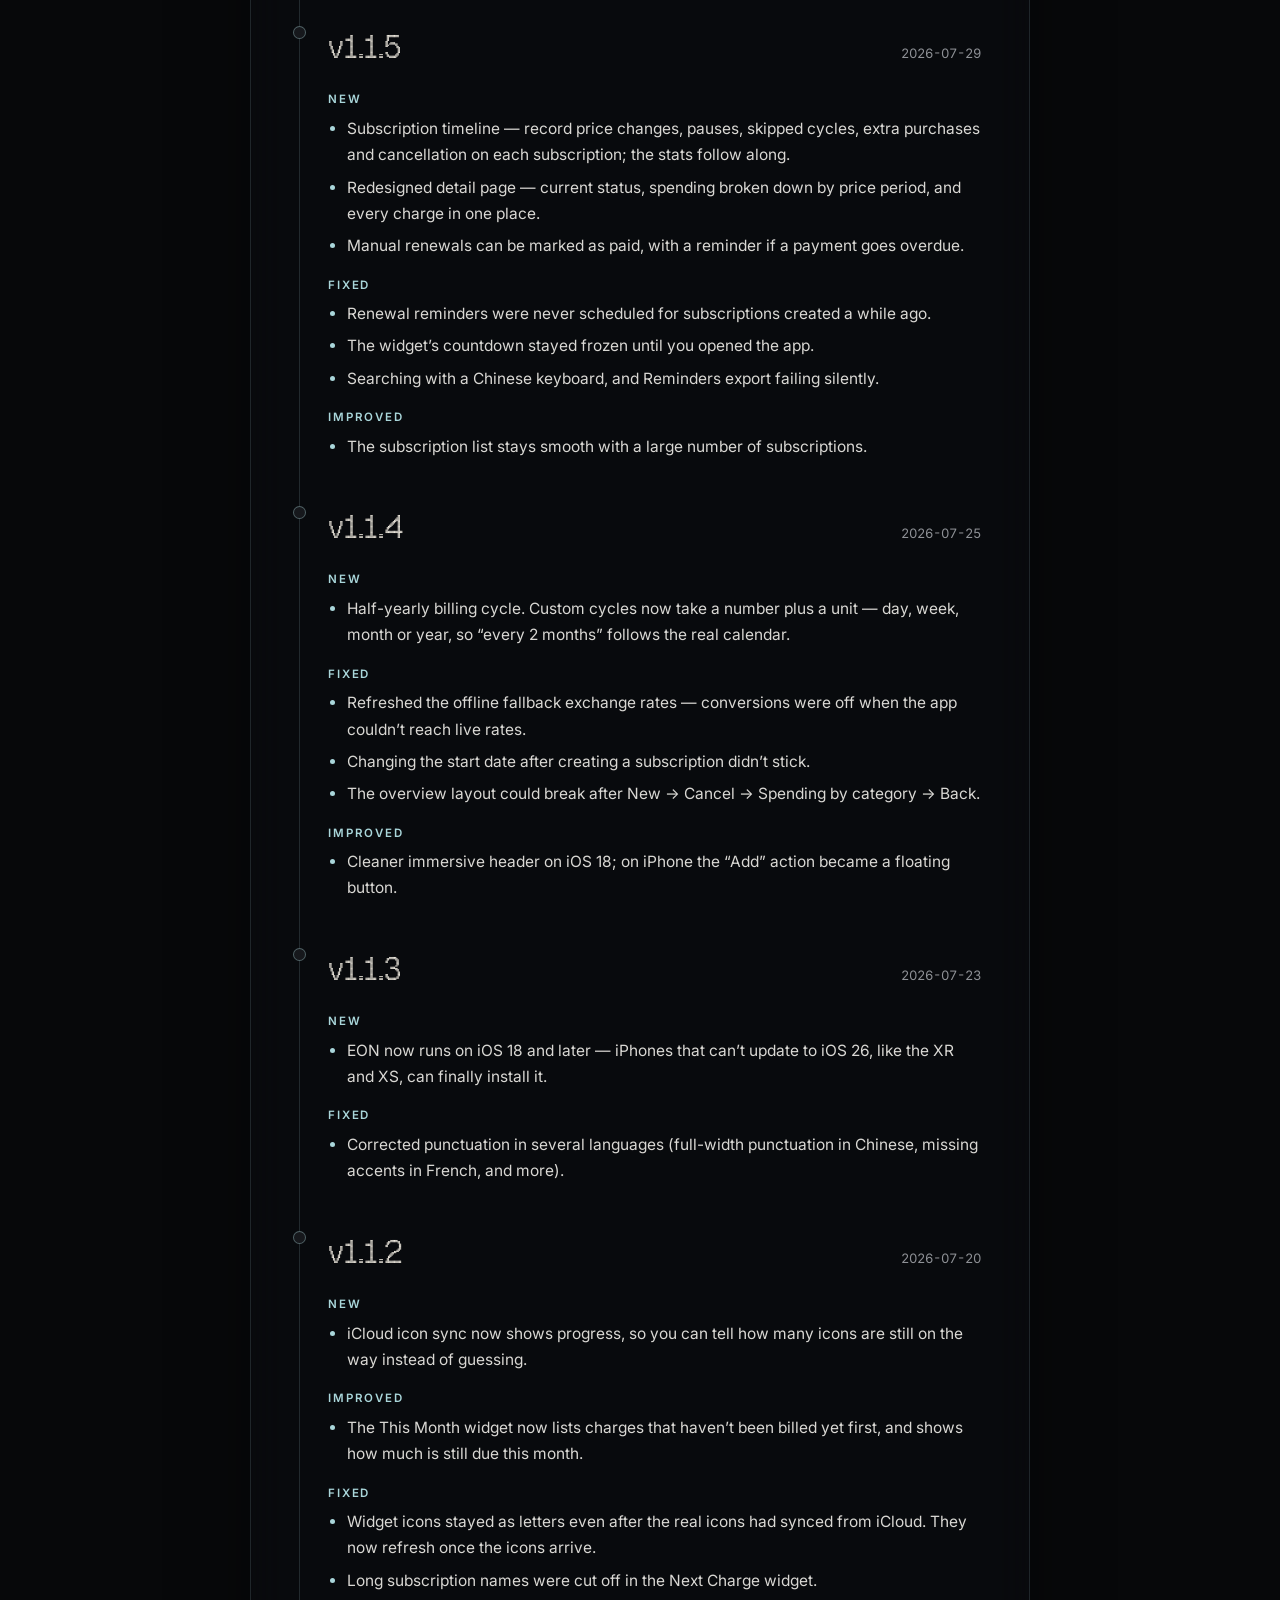
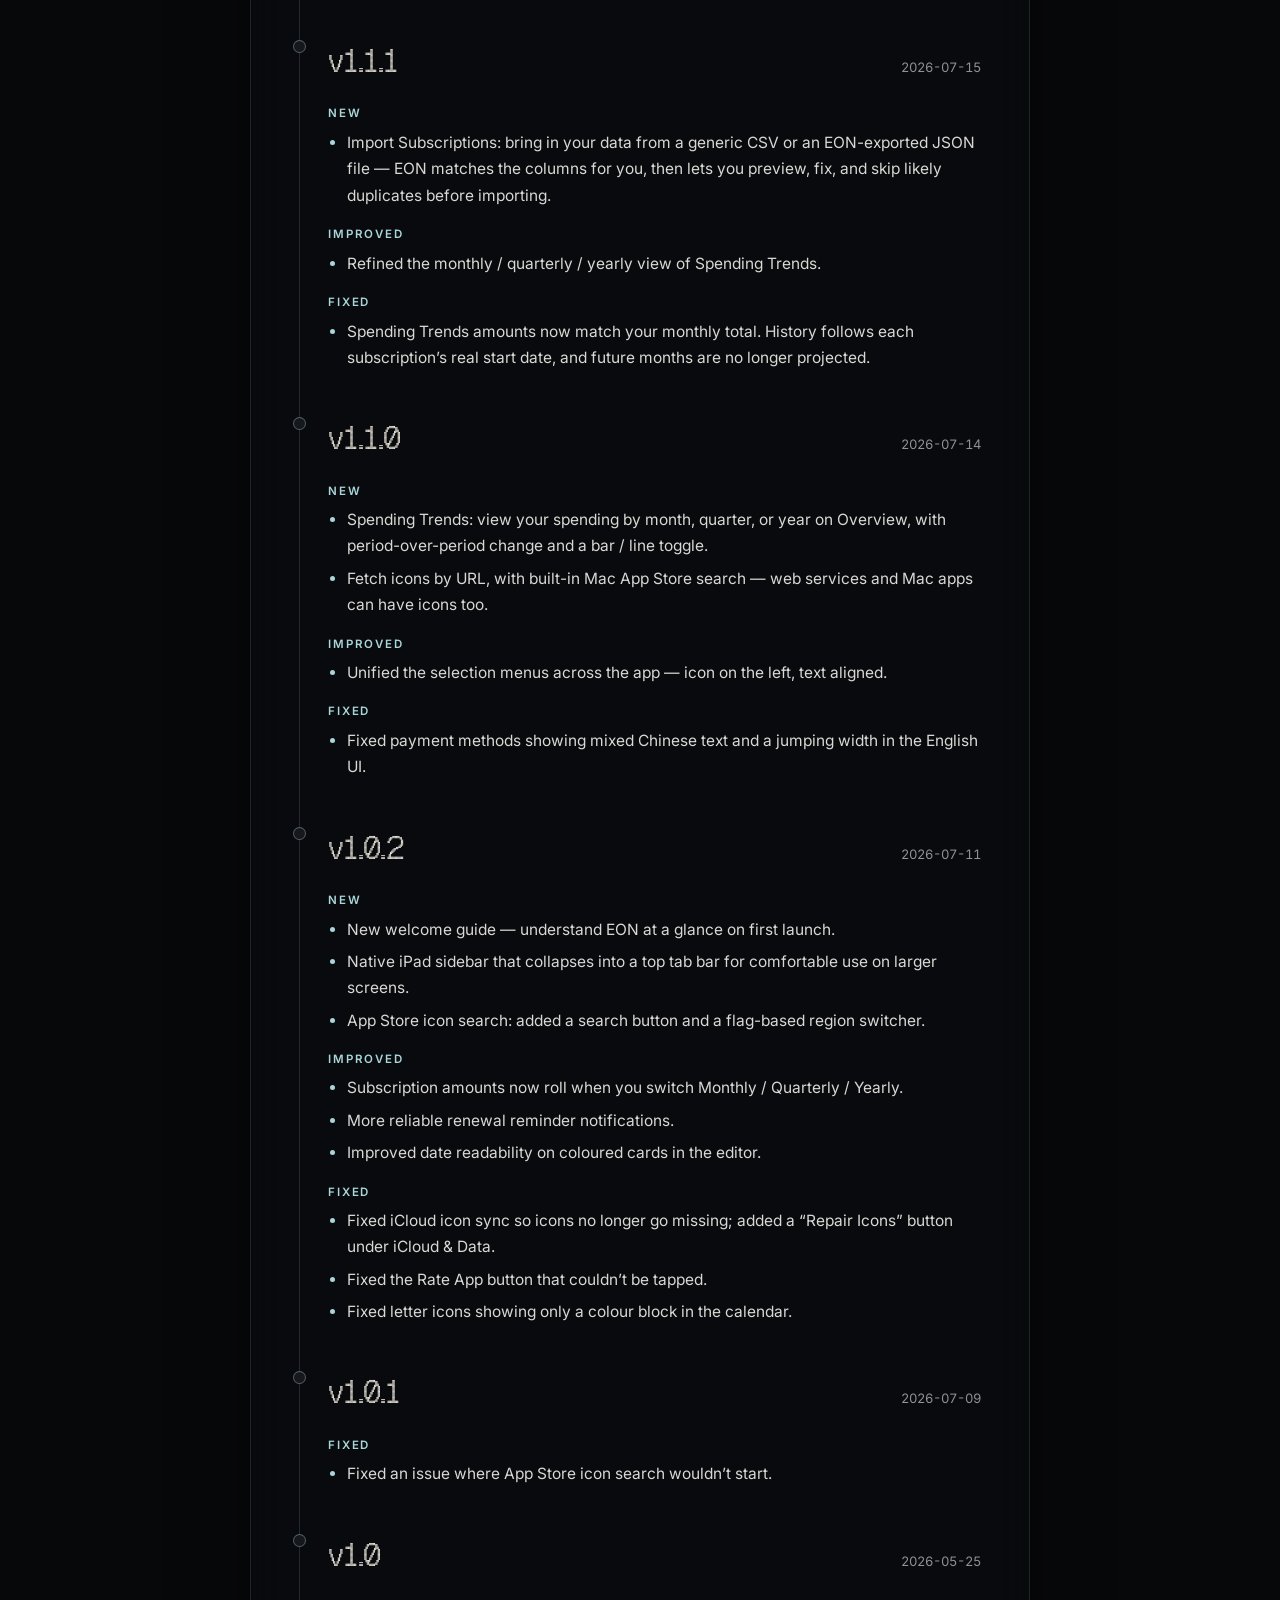
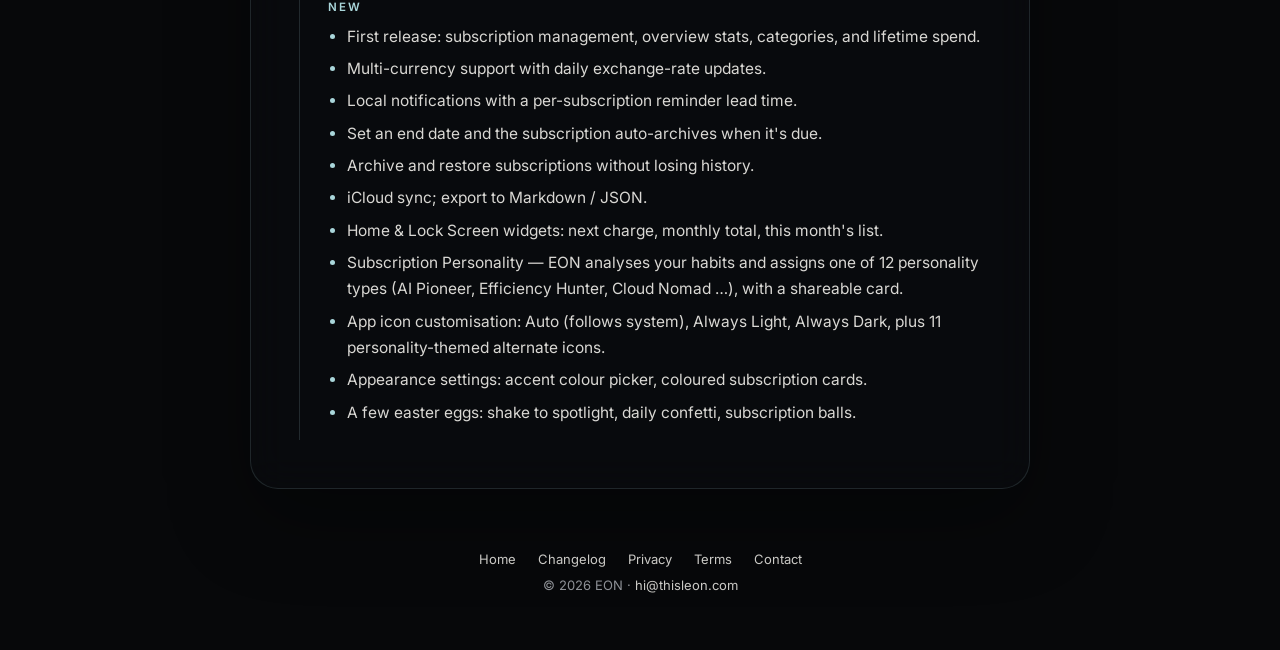
==== commit 15b00630: "changelog: v1.2.3 submitted for review, mark v1.2.2 available" ====
--- a/changelog.html
+++ b/changelog.html
@@ -81,8 +81,56 @@
 
     <div class="release upcoming">
       <div class="ver">
+        <h3>v1.2.3</h3>
+        <span class="date"><span class="zh">已提交审核 · 尚未上线</span><span class="en">Submitted for App Store review · Not yet available</span></span>
+      </div>
+      <div class="en">
+        <h4>Improved</h4>
+        <ul>
+          <li>Manage the default currency and favorites separately. Currency rows show the code and name first, followed by the symbol; search currencies such as SGD by code or name.</li>
+          <li>The favorites-only switch is clearly disabled when no favorites are selected, while retaining the saved preference.</li>
+          <li>Refined Lock Screen widget typography and alignment to emphasize subscription names and days remaining, preserving distinct moon-phase, next-charge and monthly-total designs.</li>
+          <li>Shortened outdated and repetitive settings explanations, with iCloud help available on demand.</li>
+        </ul>
+        <h4>Fixed</h4>
+        <ul>
+          <li>Decimal-point and decimal-comma input, including the last digit sometimes being lost when saving immediately after typing.</li>
+          <li>The last digit of a custom billing cycle sometimes being lost on immediate save.</li>
+          <li>Jumping and clipped headers or navigation when switching the subscription calendar between month and year.</li>
+          <li>Deleted categories, hidden dashboard sections or favorite currency settings being restored or lost after relaunch.</li>
+          <li>Conflicts between older iCloud settings, category deletions and intentional restorations.</li>
+          <li>Payment-method migration on a new device re-adding a deleted American Express entry.</li>
+          <li>Some navigation layout issues when returning from dashboard details or changing timeline ranges.</li>
+          <li>Widget amounts using inconsistent currency precision or regional formatting.</li>
+        </ul>
+      </div>
+      <div class="zh">
+        <h4>优化</h4>
+        <ul>
+          <li>货币设置区分默认币种与常用币种，统一「代码＋名称、货币符号」的展示层级，支持按代码或名称查找 SGD 等币种。</li>
+          <li>没有常用币种时，「只显示常用币种」开关明确置灰；保留原有偏好，添加常用币种后可继续使用。</li>
+          <li>调整锁屏小组件的字号和对齐，突出订阅名称与剩余天数，保留月相、下次扣费和本月总额各自的样式。</li>
+          <li>精简设置中的过时和重复说明，iCloud 说明可按需展开。</li>
+        </ul>
+        <h4>修复</h4>
+        <ul>
+          <li>金额小数点及逗号小数输入异常，以及输入后立即保存可能漏掉末位的问题。</li>
+          <li>自定义周期输入后立即保存可能丢失末位数字的问题。</li>
+          <li>订阅日历切换月／全年视图时上下跳动、标题和导航被裁切的问题。</li>
+          <li>删除分类、隐藏总览模块及常用币种设置在重启后恢复或丢失的问题。</li>
+          <li>iCloud 合并旧设备设置时，删除记录与用户主动恢复分类之间的冲突。</li>
+          <li>新设备支付方式迁移可能重新添加已删除的美国运通的问题。</li>
+          <li>总览详情返回及时间范围切换中的部分导航布局异常。</li>
+          <li>小组件金额格式与对应货币的小数位、地区格式不一致的问题。</li>
+        </ul>
+      </div>
+    </div>
+
+    <div class="release latest">
+      <div class="ver">
         <h3>v1.2.2</h3>
-        <span class="date"><span class="zh">即将更新 · 准备提交审核</span><span class="en">Coming soon · Preparing for App Store review</span></span>
+        <span class="badge-latest"><span class="zh">最新</span><span class="en">Latest</span></span>
+        <span class="date">2026-10-16</span>
       </div>
       <div class="en">
         <h4>New</h4>
@@ -130,10 +178,9 @@
       </div>
     </div>
 
-    <div class="release latest">
+    <div class="release">
       <div class="ver">
         <h3>v1.2.1</h3>
-        <span class="badge-latest"><span class="zh">最新</span><span class="en">Latest</span></span>
         <span class="date">2026-10-13</span>
       </div>
       <div class="en">
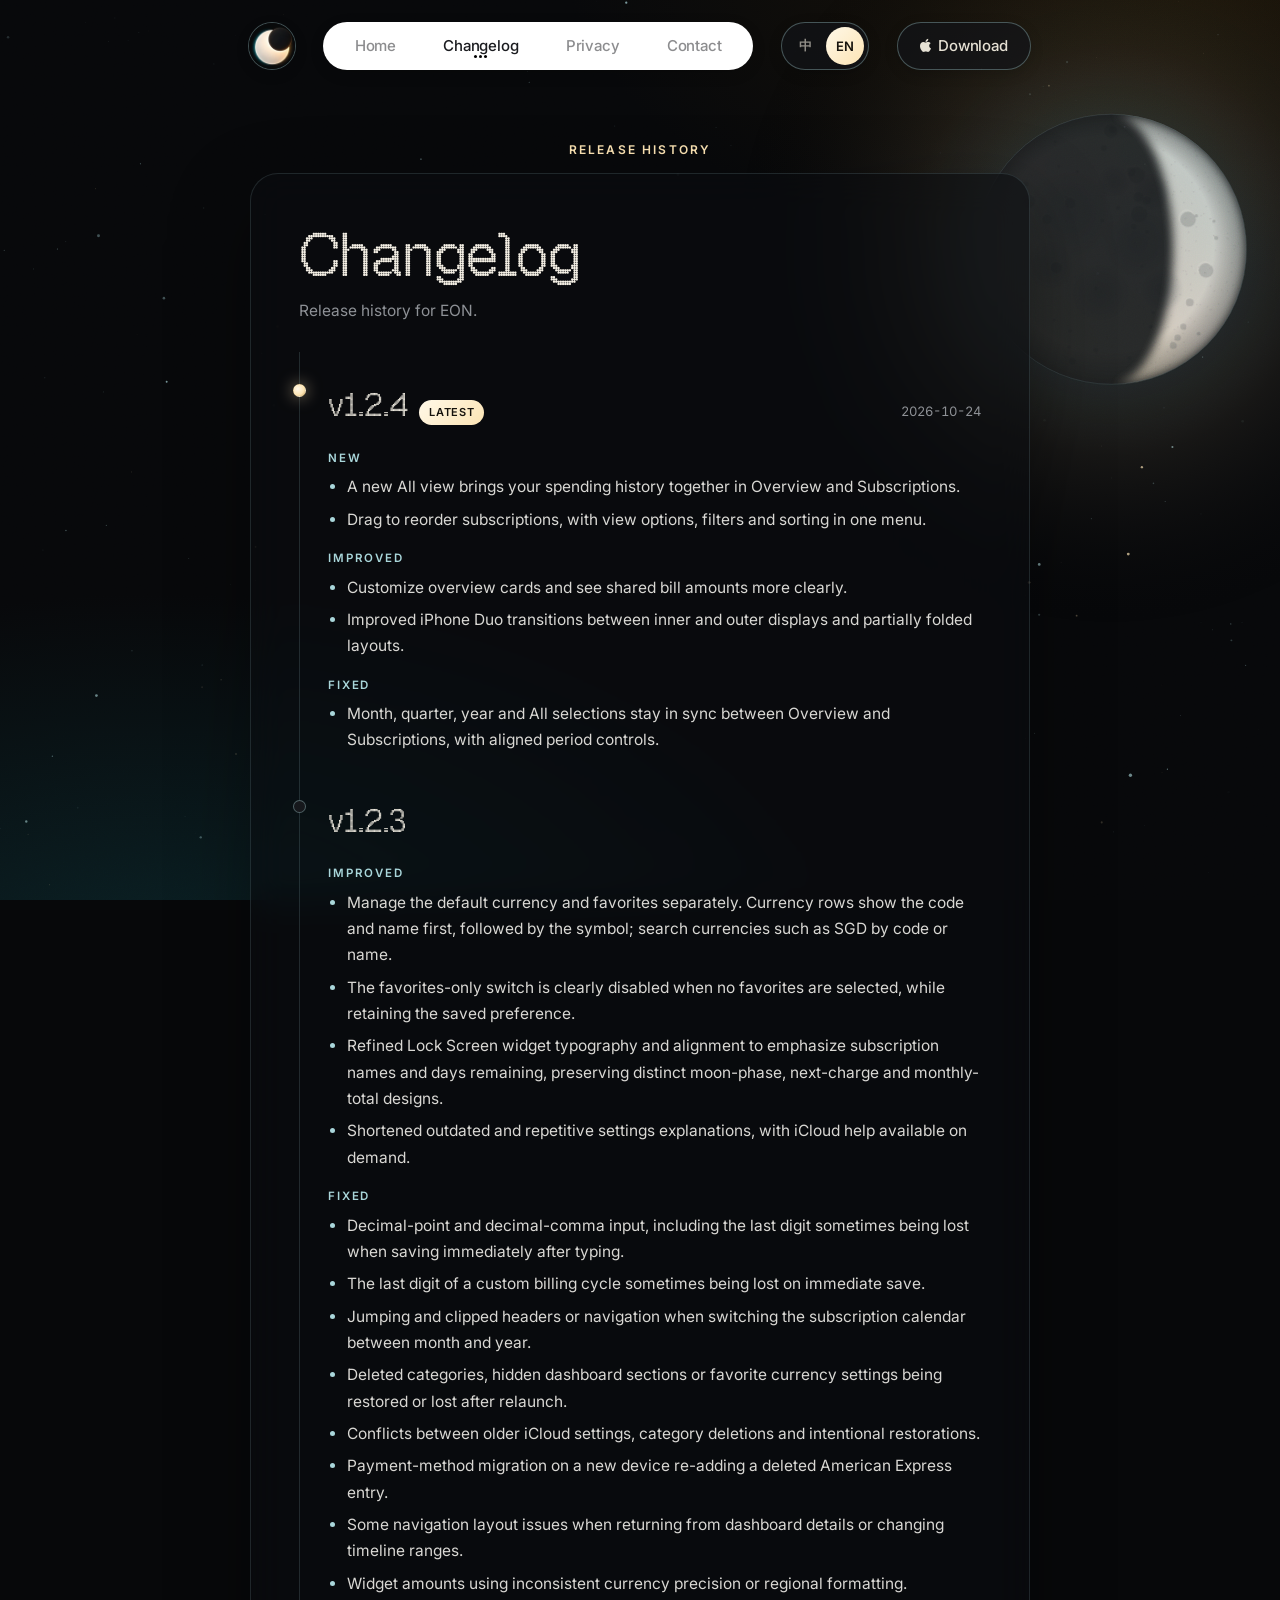
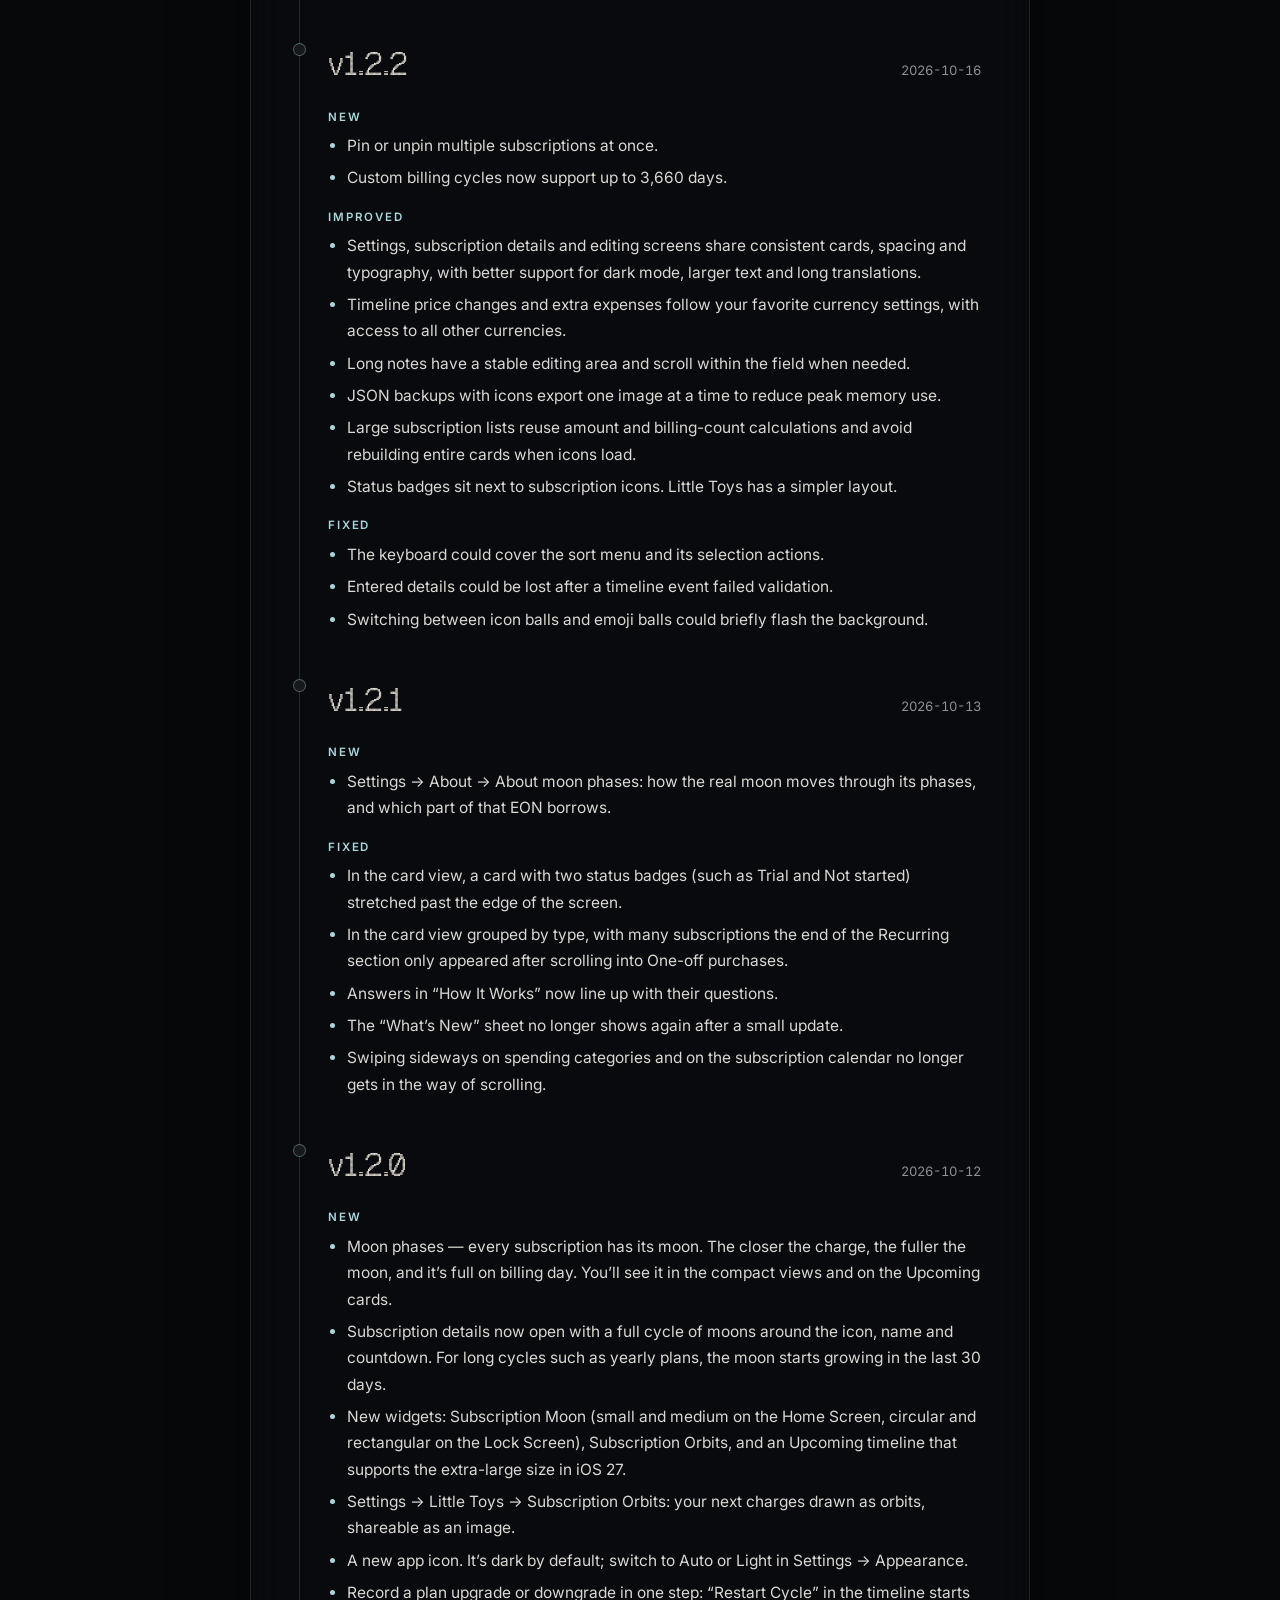
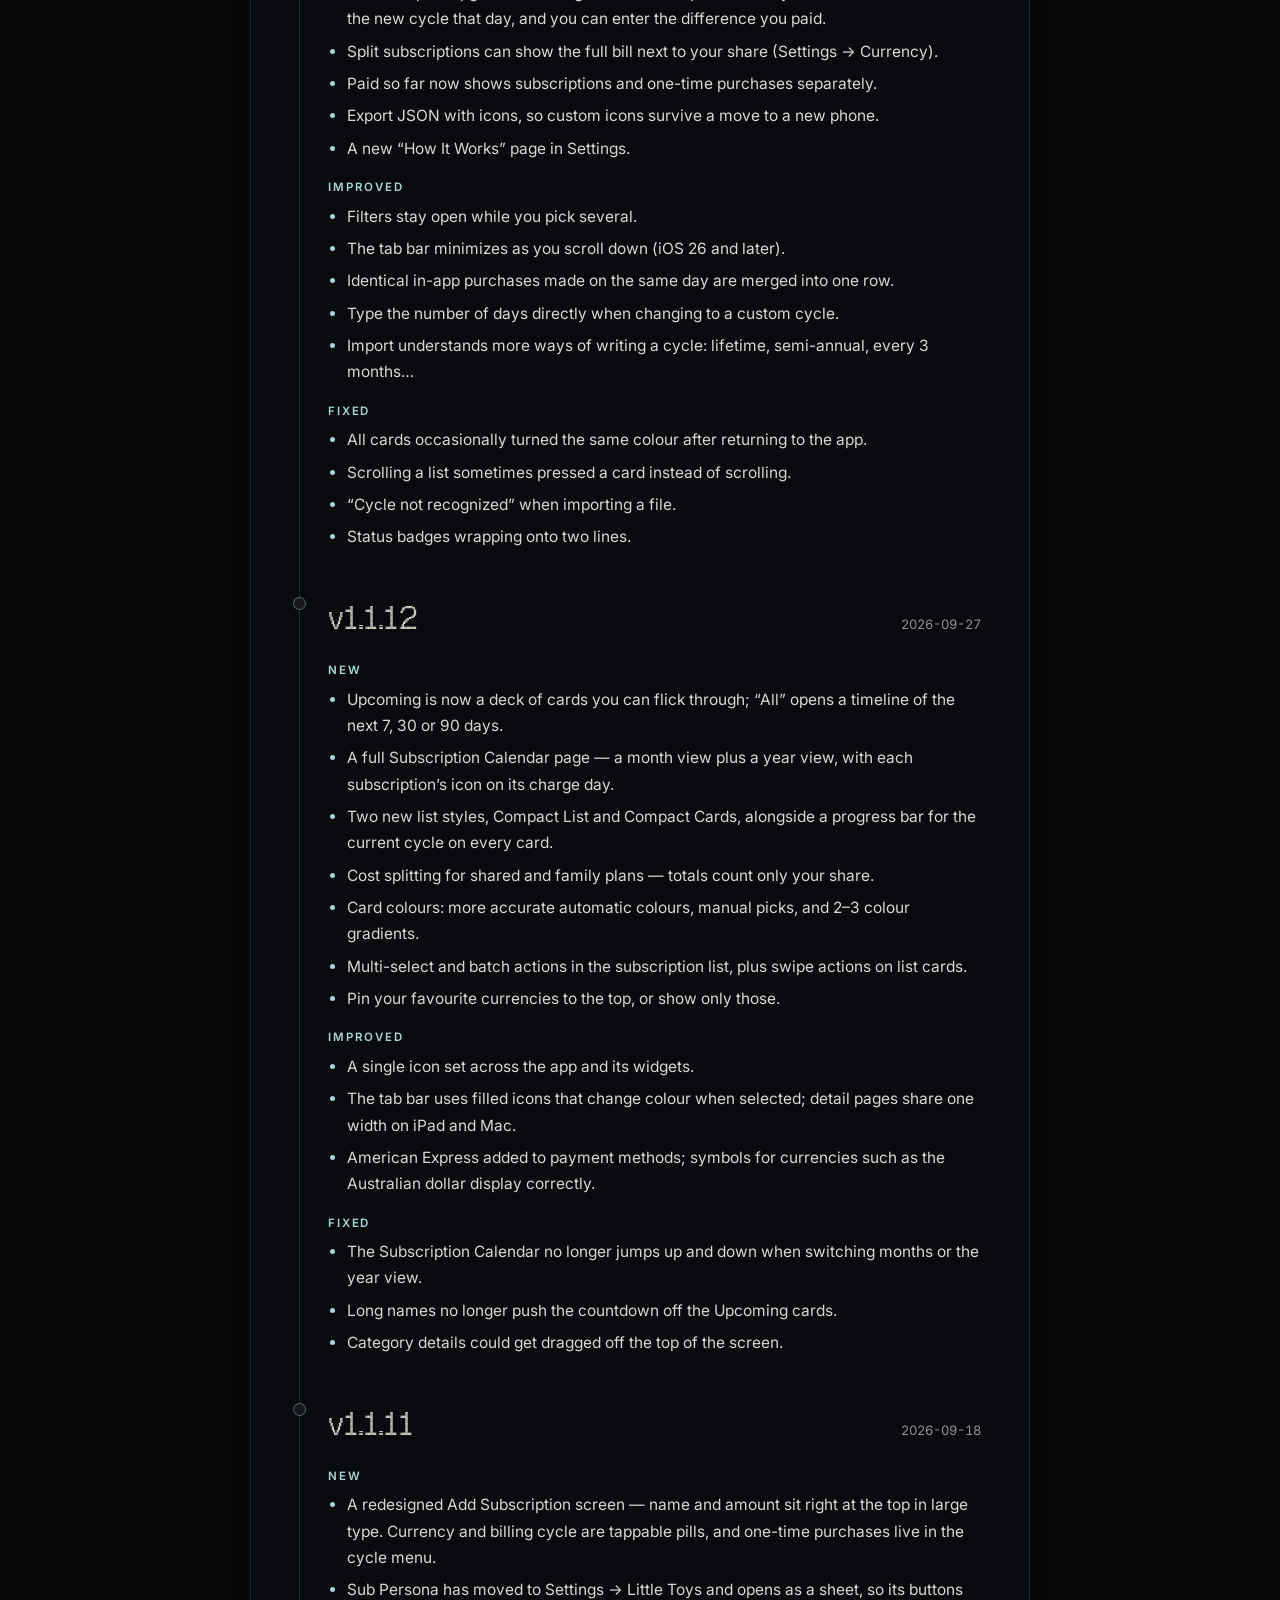
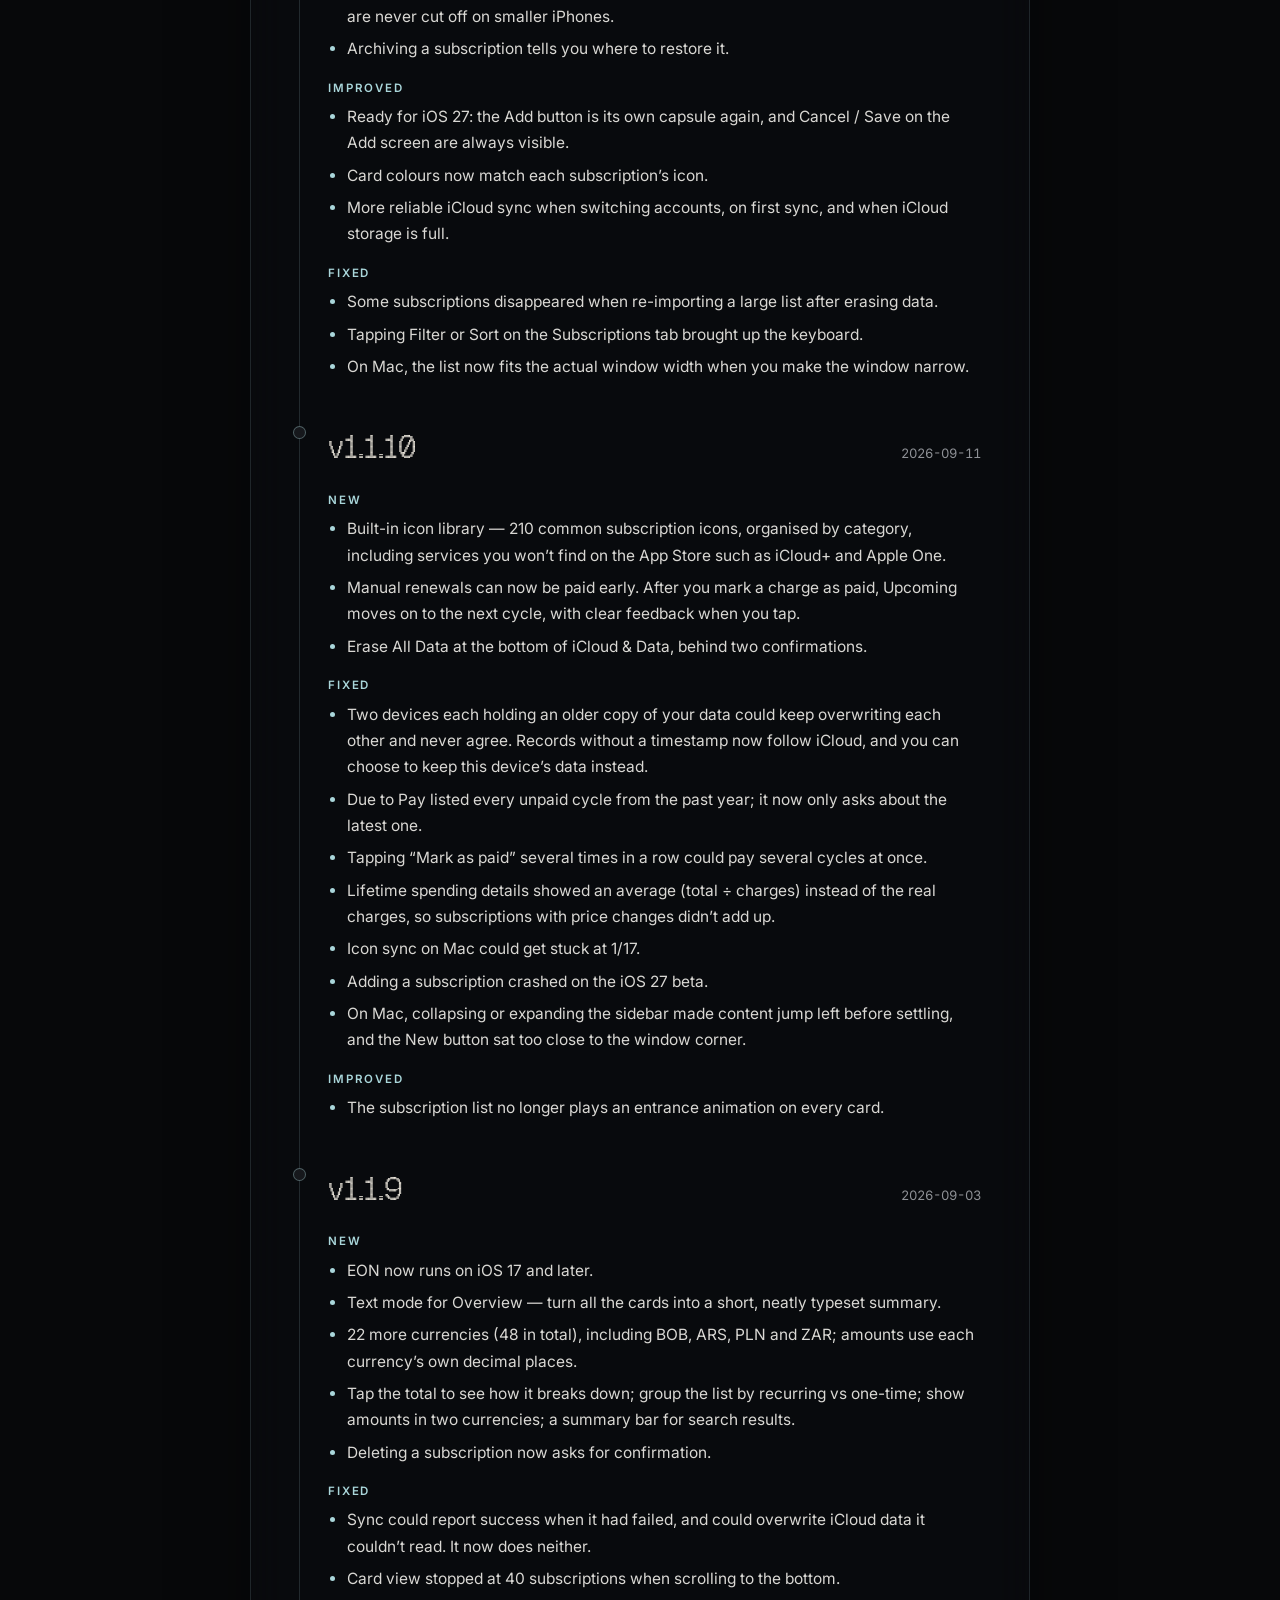
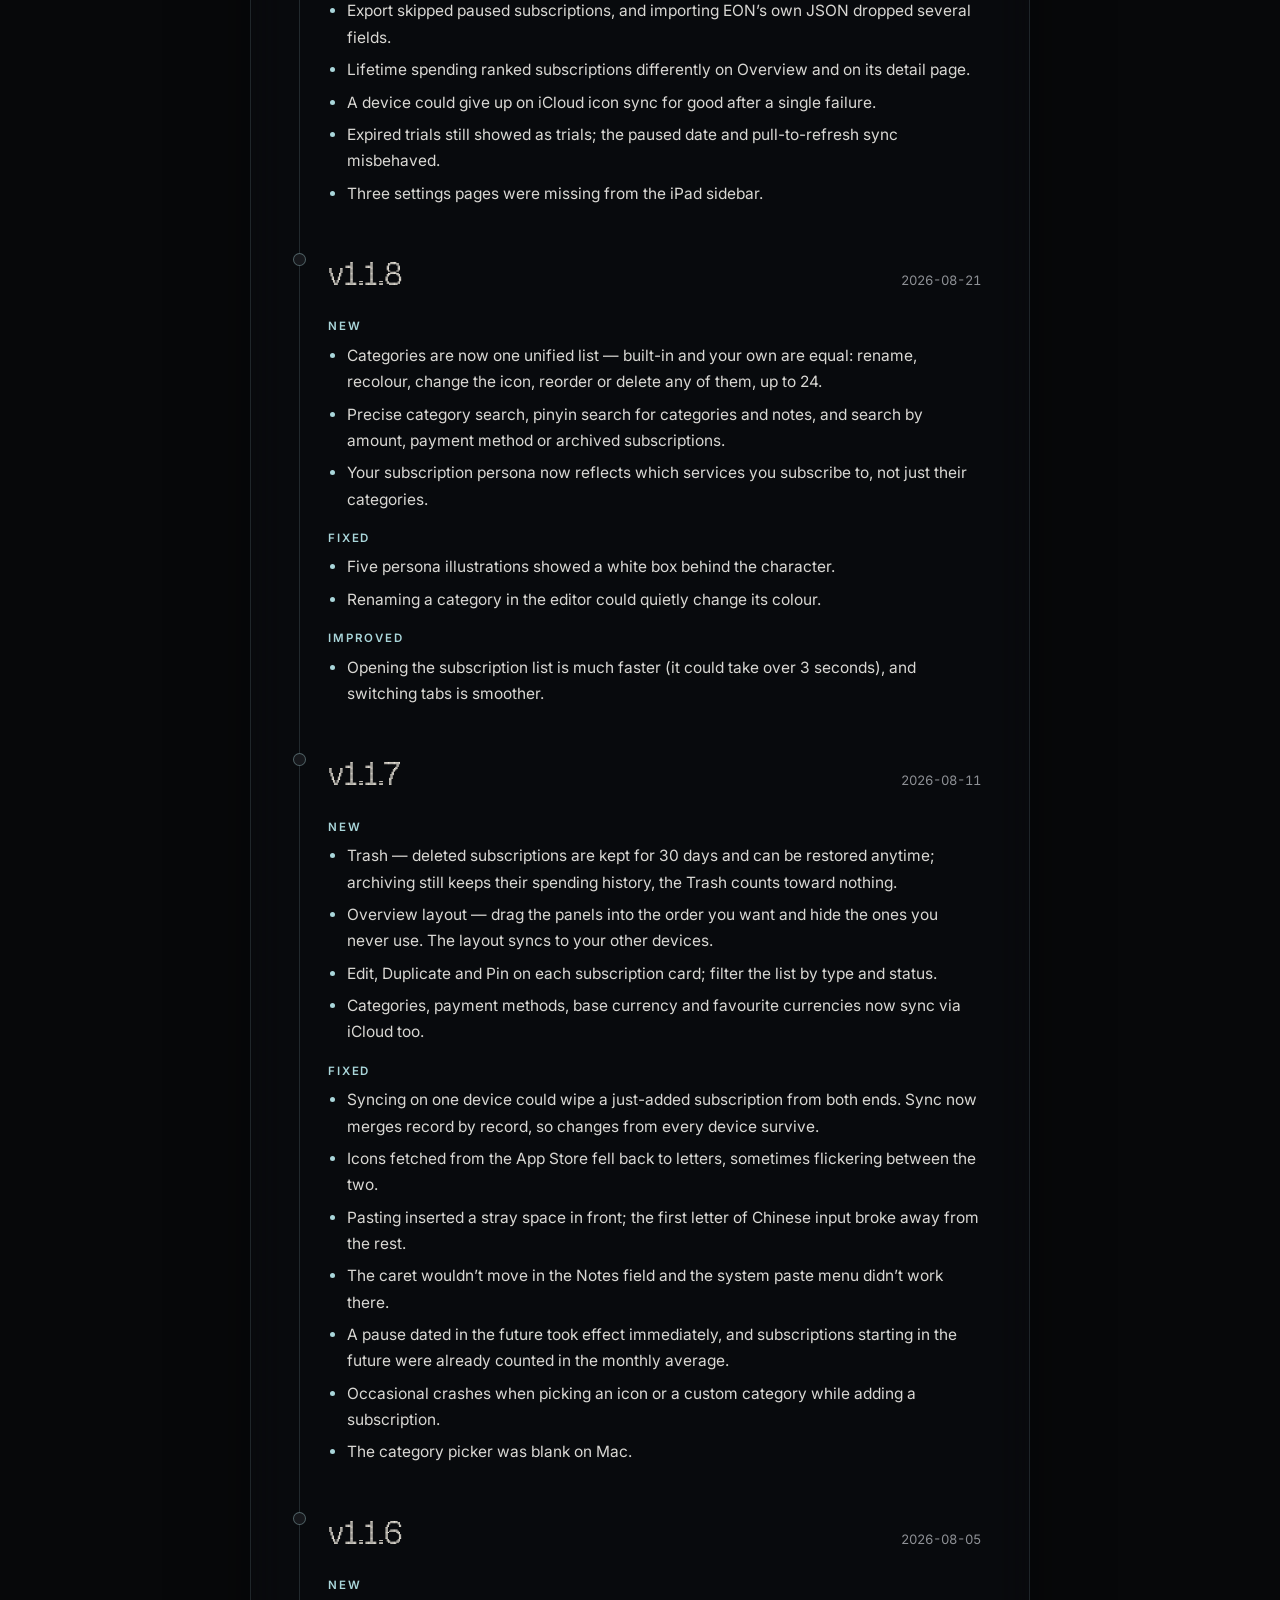
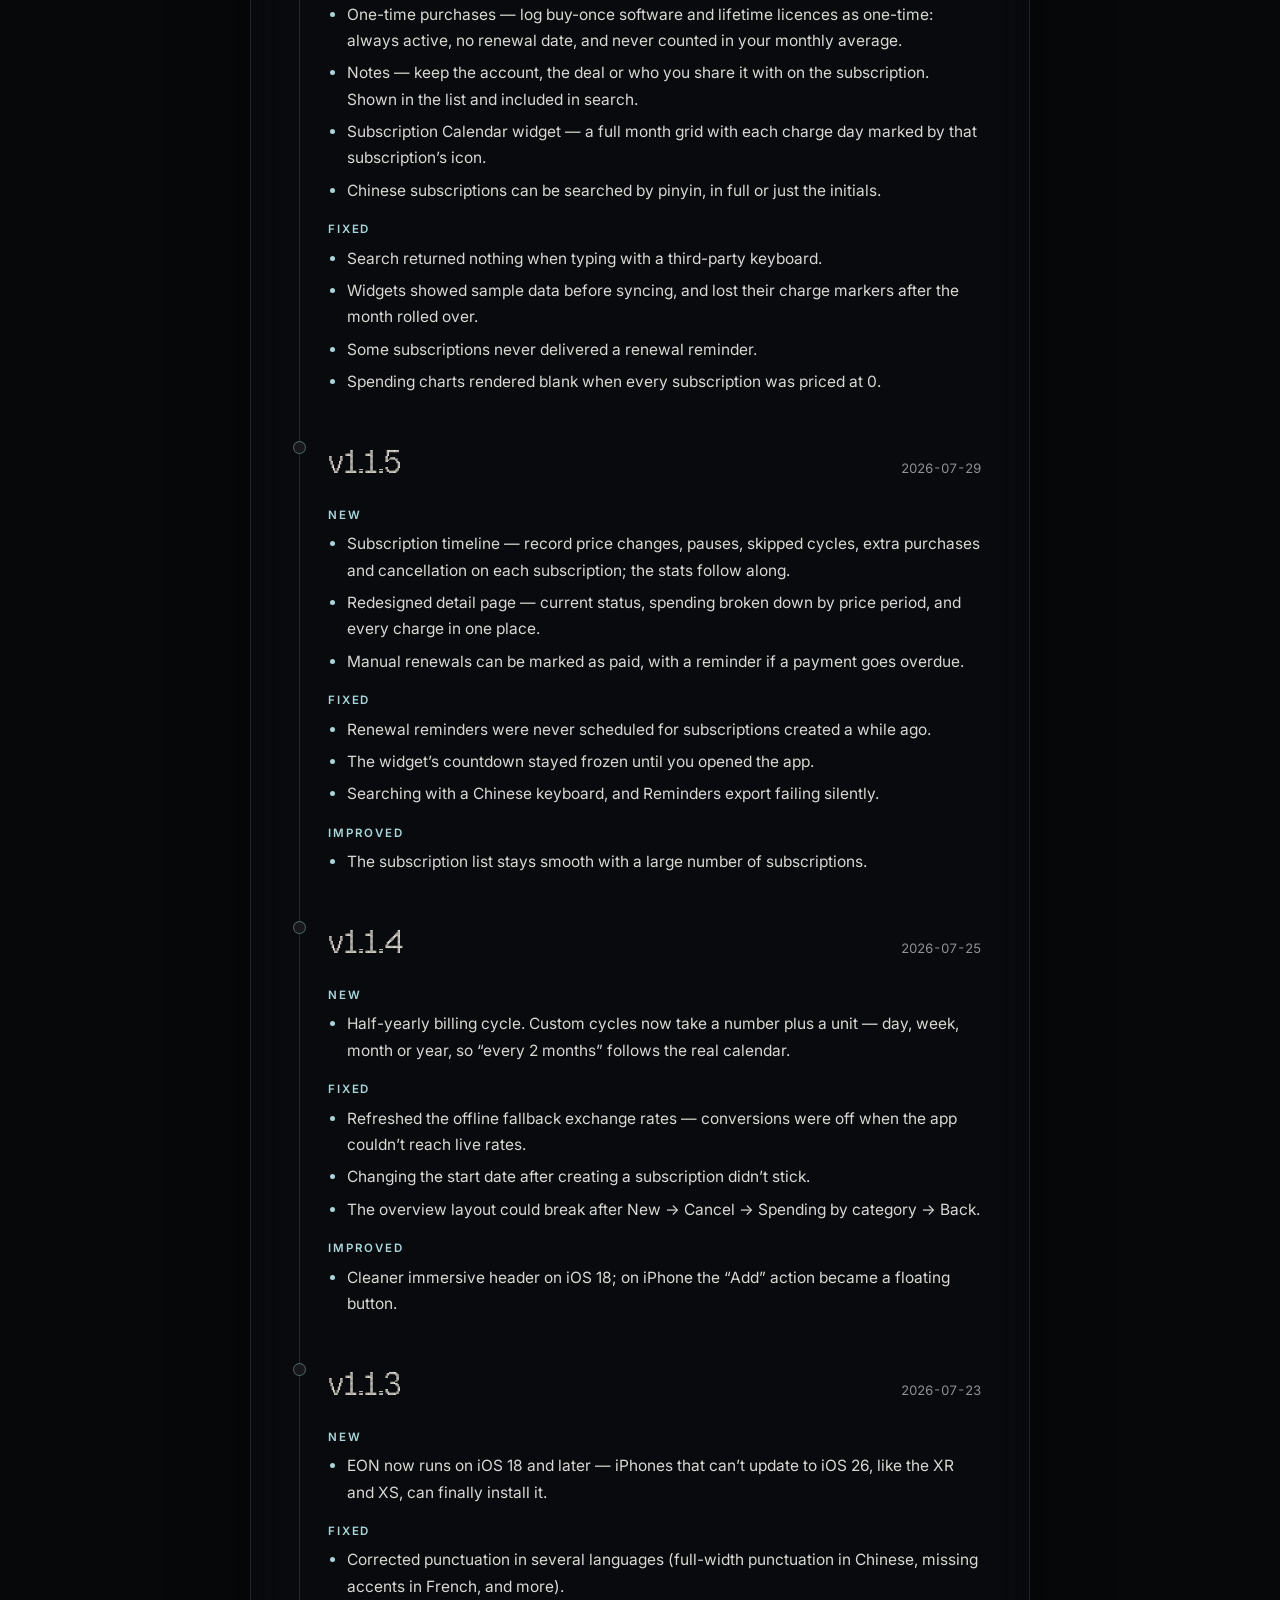
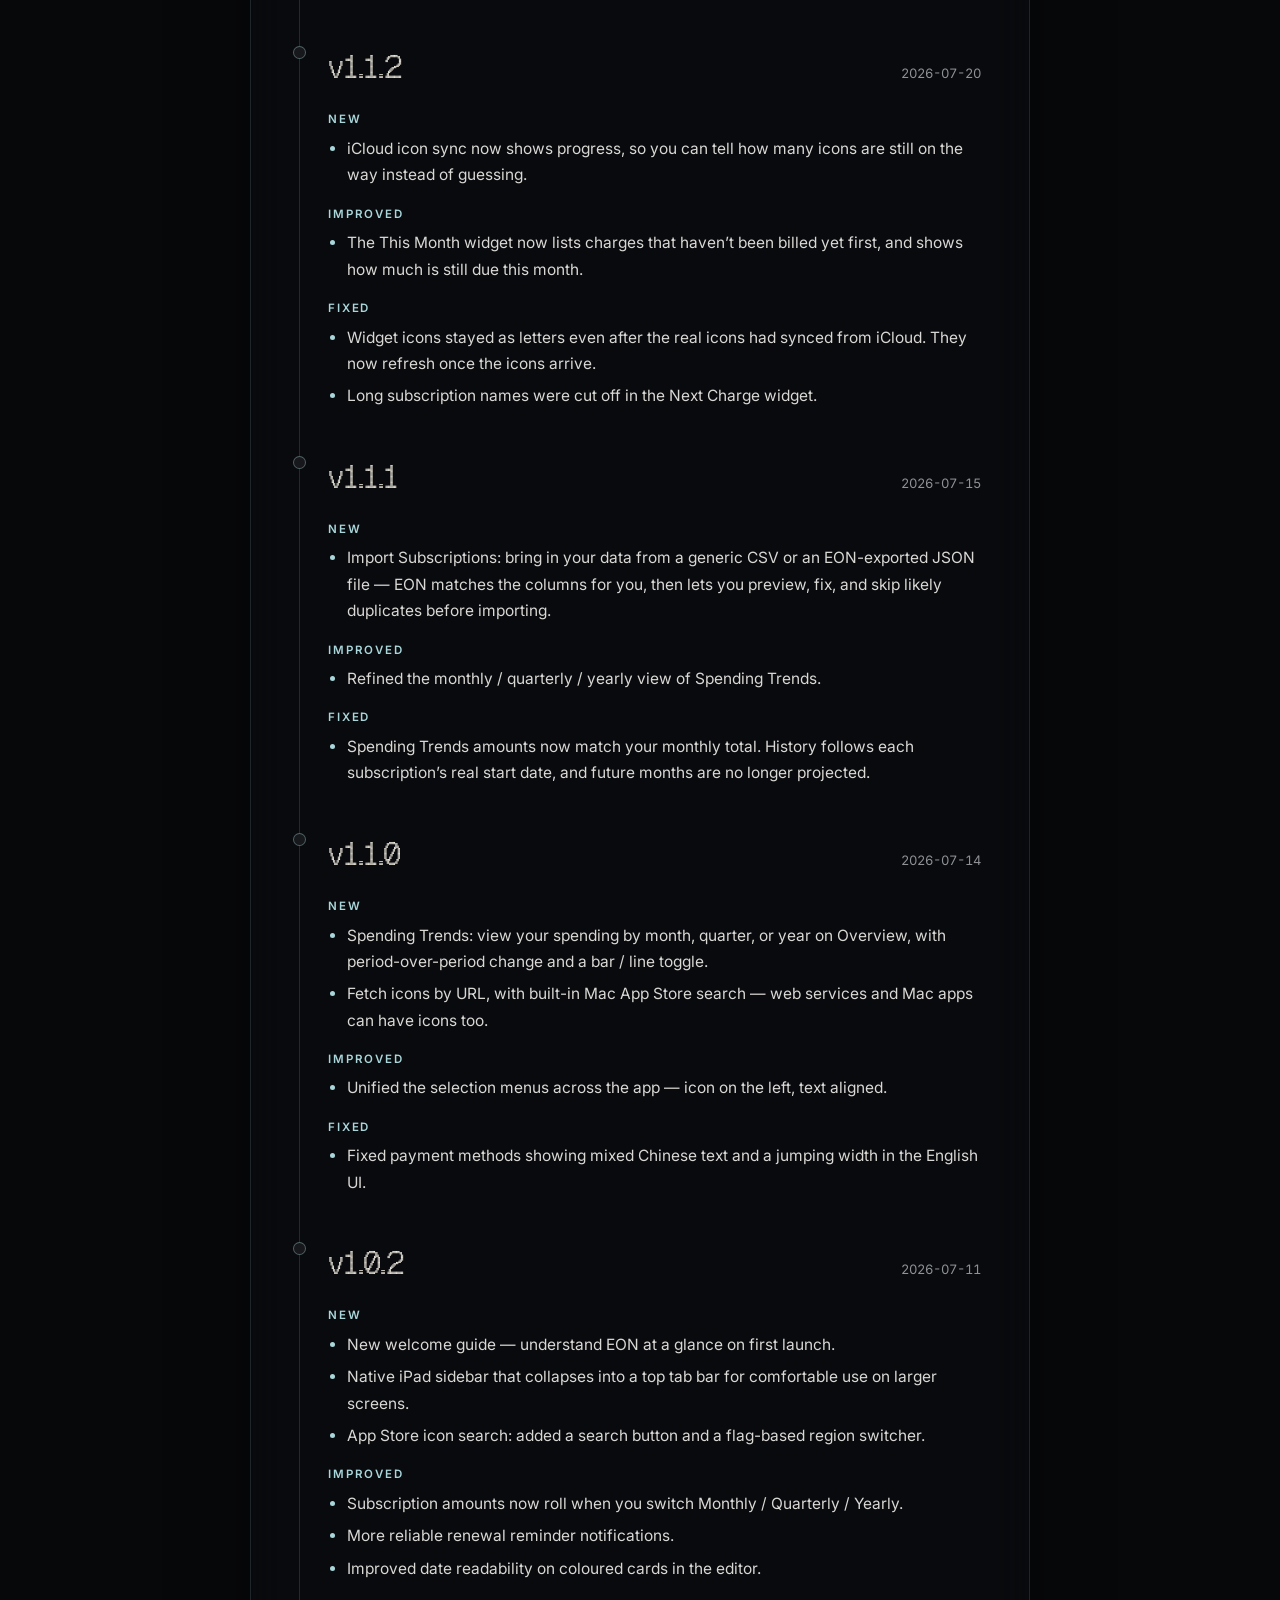
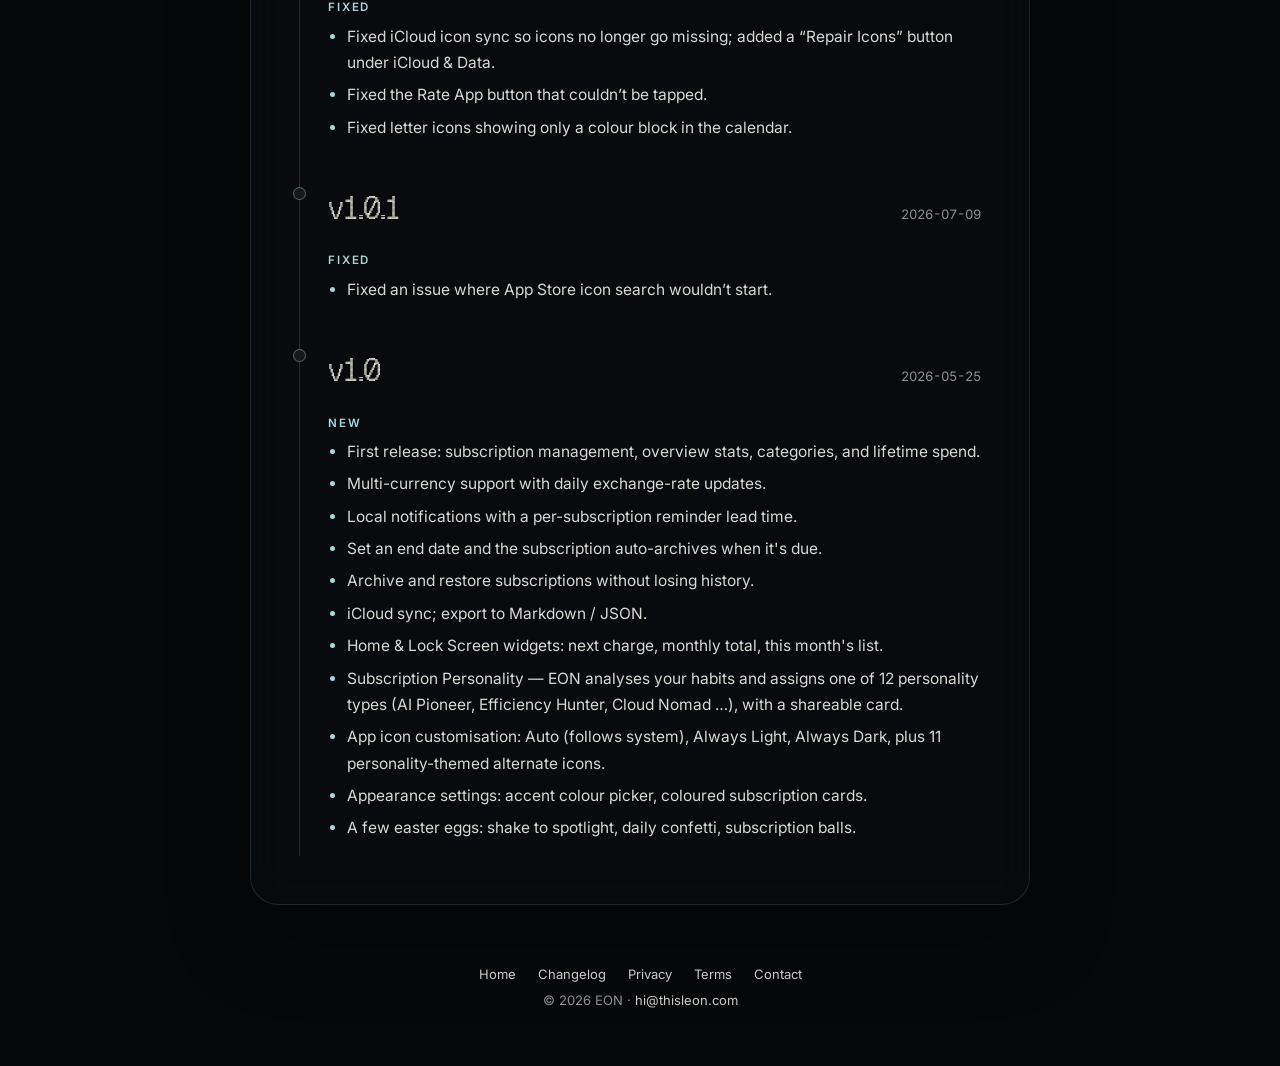
==== commit b055ac42: "changelog: publish v1.2.4 release notes in English and Chinese" ====
--- a/changelog.html
+++ b/changelog.html
@@ -79,10 +79,49 @@
 
     <div class="timeline">
 
-    <div class="release upcoming">
+    <div class="release latest">
+      <div class="ver">
+        <h3>v1.2.4</h3>
+        <span class="badge-latest"><span class="zh">最新</span><span class="en">Latest</span></span>
+        <span class="date">2026-10-24</span>
+      </div>
+      <div class="en">
+        <h4>New</h4>
+        <ul>
+          <li>A new All view brings your spending history together in Overview and Subscriptions.</li>
+          <li>Drag to reorder subscriptions, with view options, filters and sorting in one menu.</li>
+        </ul>
+        <h4>Improved</h4>
+        <ul>
+          <li>Customize overview cards and see shared bill amounts more clearly.</li>
+          <li>Improved iPhone Duo transitions between inner and outer displays and partially folded layouts.</li>
+        </ul>
+        <h4>Fixed</h4>
+        <ul>
+          <li>Month, quarter, year and All selections stay in sync between Overview and Subscriptions, with aligned period controls.</li>
+        </ul>
+      </div>
+      <div class="zh">
+        <h4>新增</h4>
+        <ul>
+          <li>总览和订阅新增「全部」累计统计，历史支出一目了然。</li>
+          <li>订阅支持拖动排序，显示、筛选、排序一处搞定。</li>
+        </ul>
+        <h4>优化</h4>
+        <ul>
+          <li>总览卡片可自定义，分摊金额展示更清晰。</li>
+          <li>优化 iPhone Duo 内外屏切换与半折叠布局。</li>
+        </ul>
+        <h4>修复</h4>
+        <ul>
+          <li>总览与订阅的月／季／年／全部选择双向同步，顶部周期胶囊对齐。</li>
+        </ul>
+      </div>
+    </div>
+
+    <div class="release">
       <div class="ver">
         <h3>v1.2.3</h3>
-        <span class="date"><span class="zh">已提交审核 · 尚未上线</span><span class="en">Submitted for App Store review · Not yet available</span></span>
       </div>
       <div class="en">
         <h4>Improved</h4>
@@ -126,10 +165,9 @@
       </div>
     </div>
 
-    <div class="release latest">
+    <div class="release">
       <div class="ver">
         <h3>v1.2.2</h3>
-        <span class="badge-latest"><span class="zh">最新</span><span class="en">Latest</span></span>
         <span class="date">2026-10-16</span>
       </div>
       <div class="en">
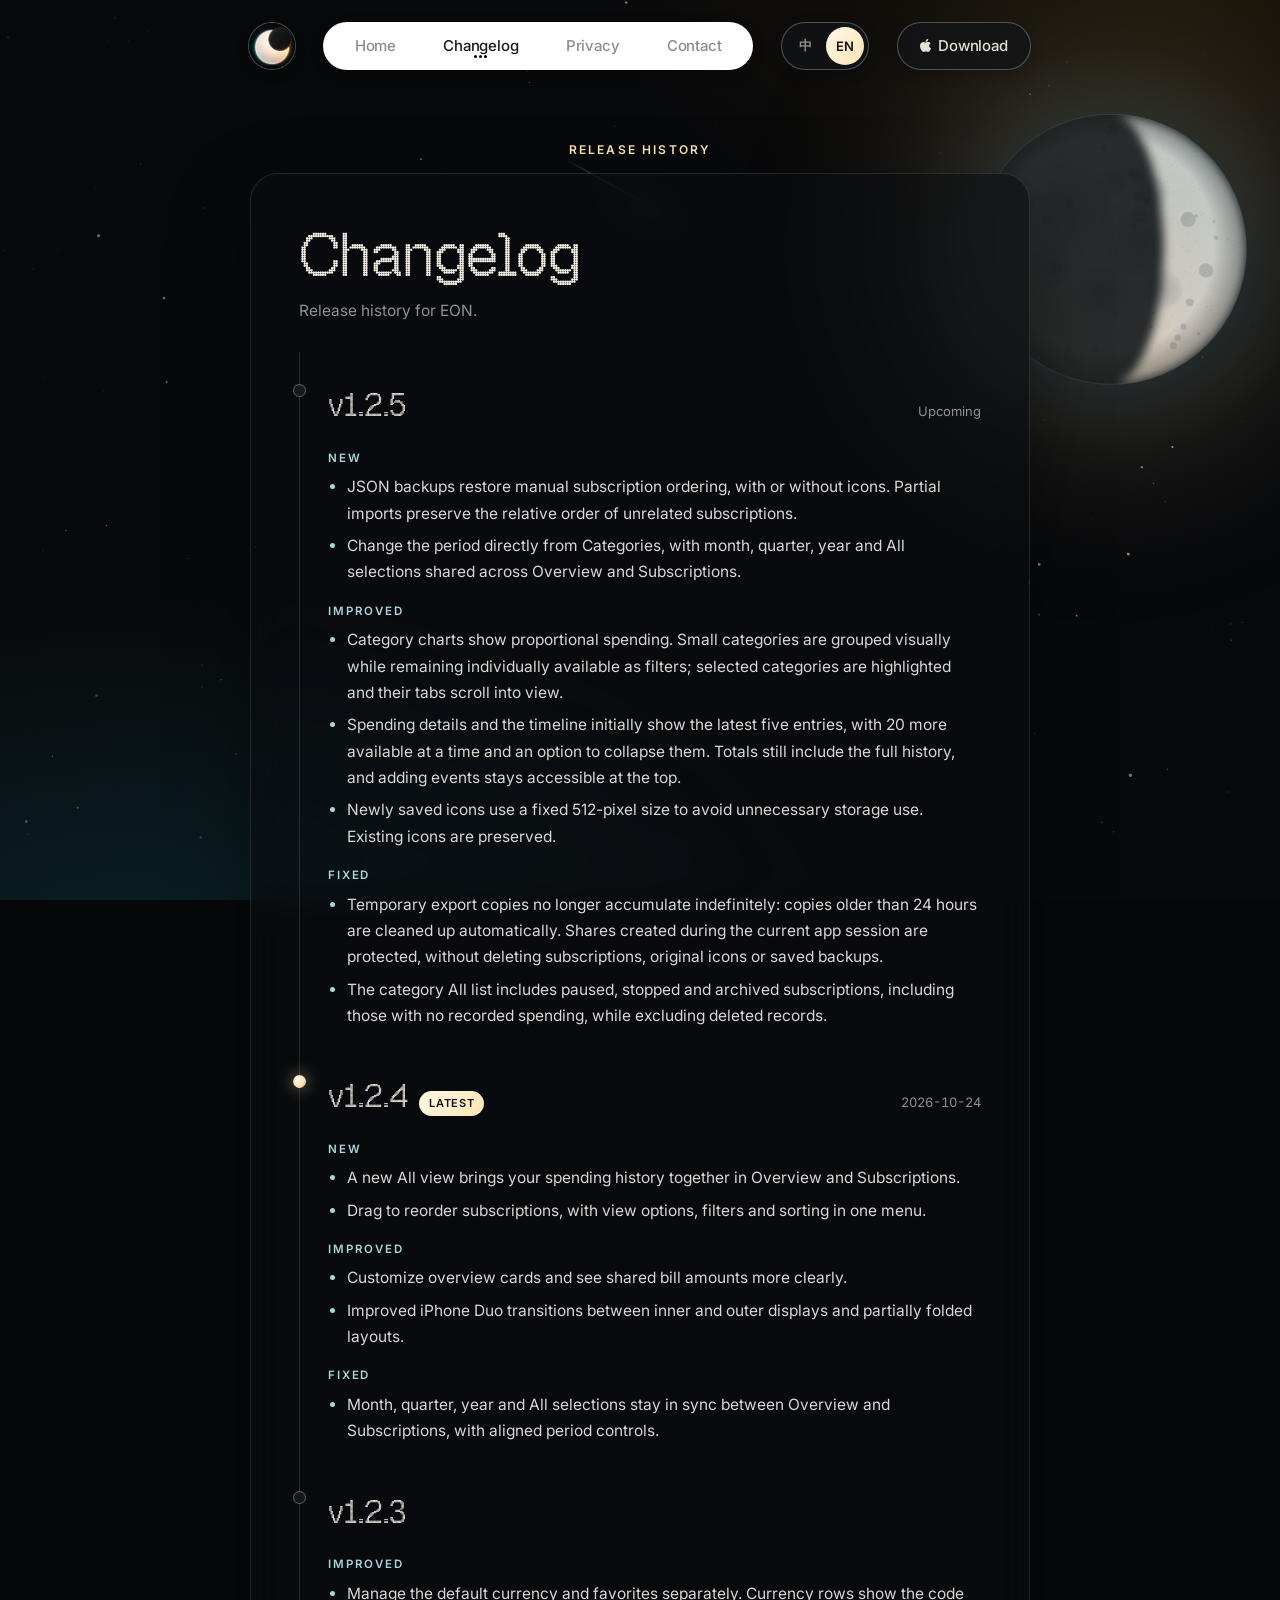
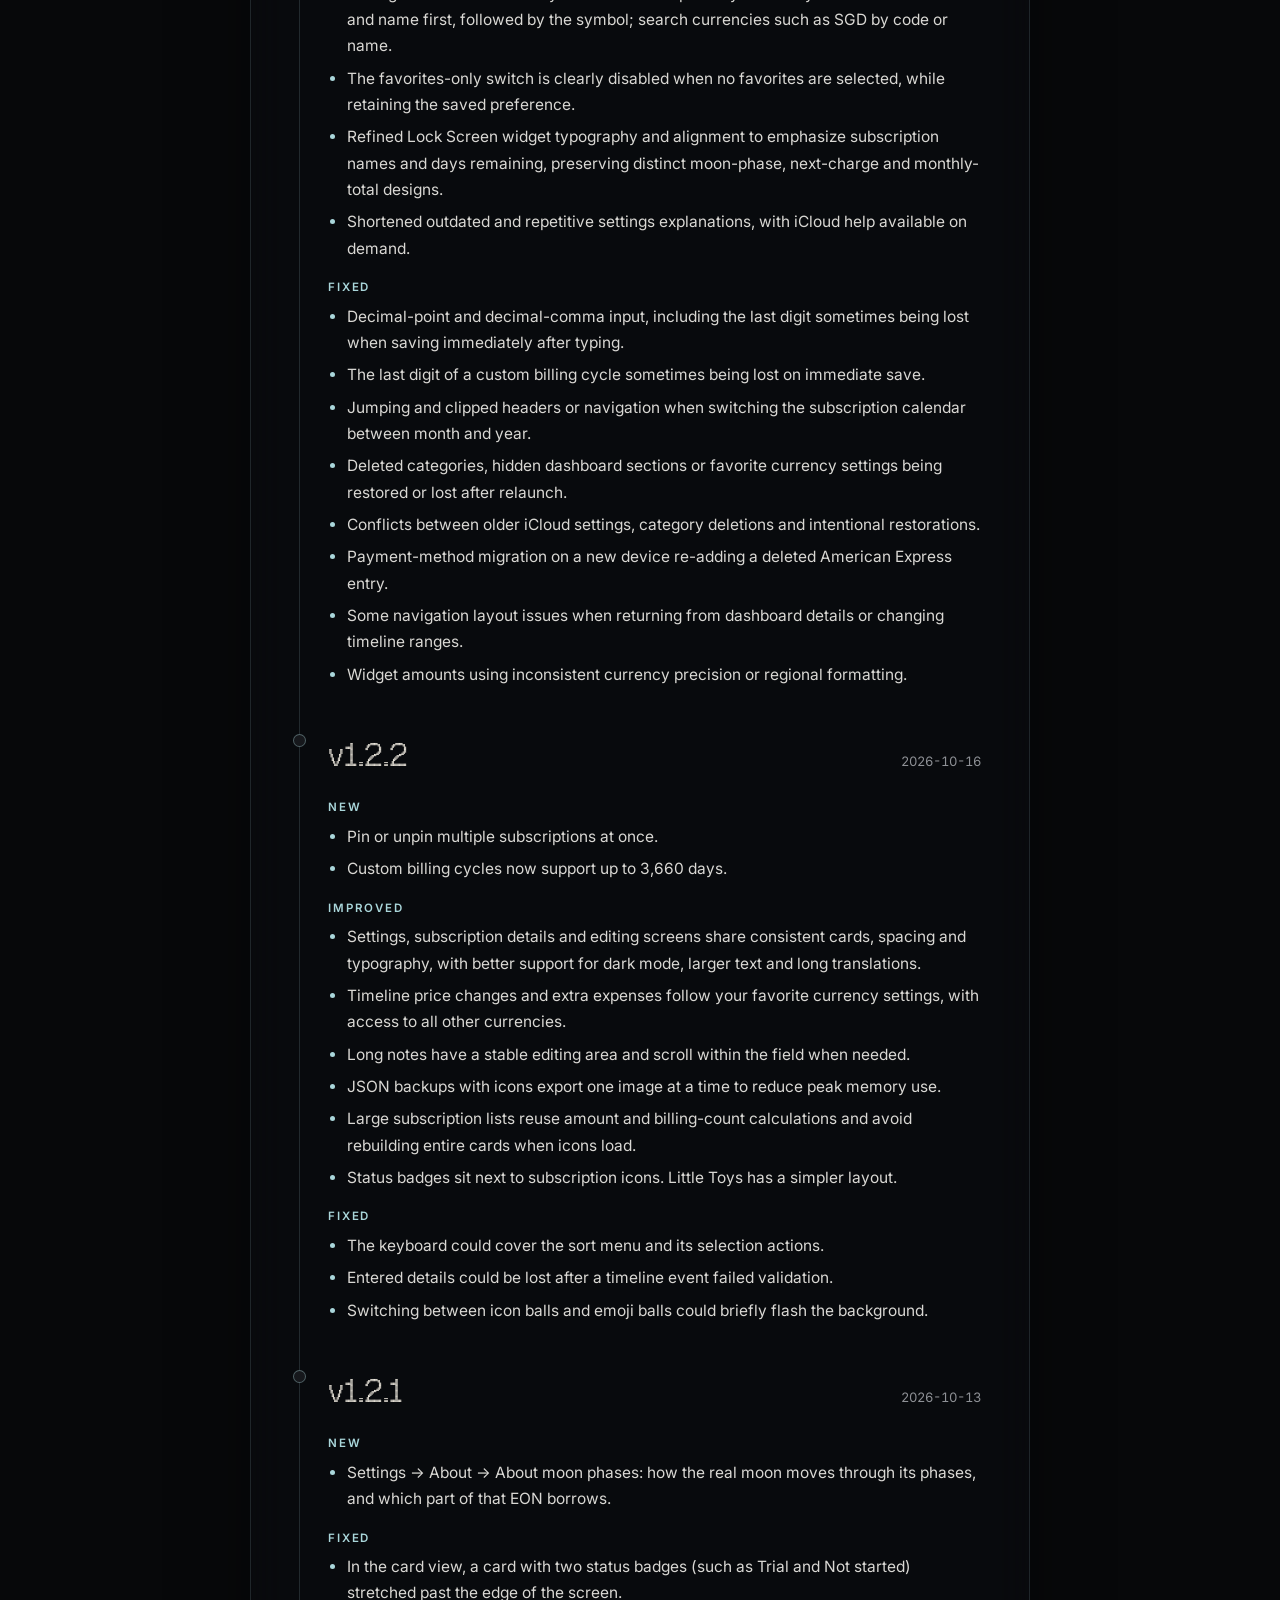
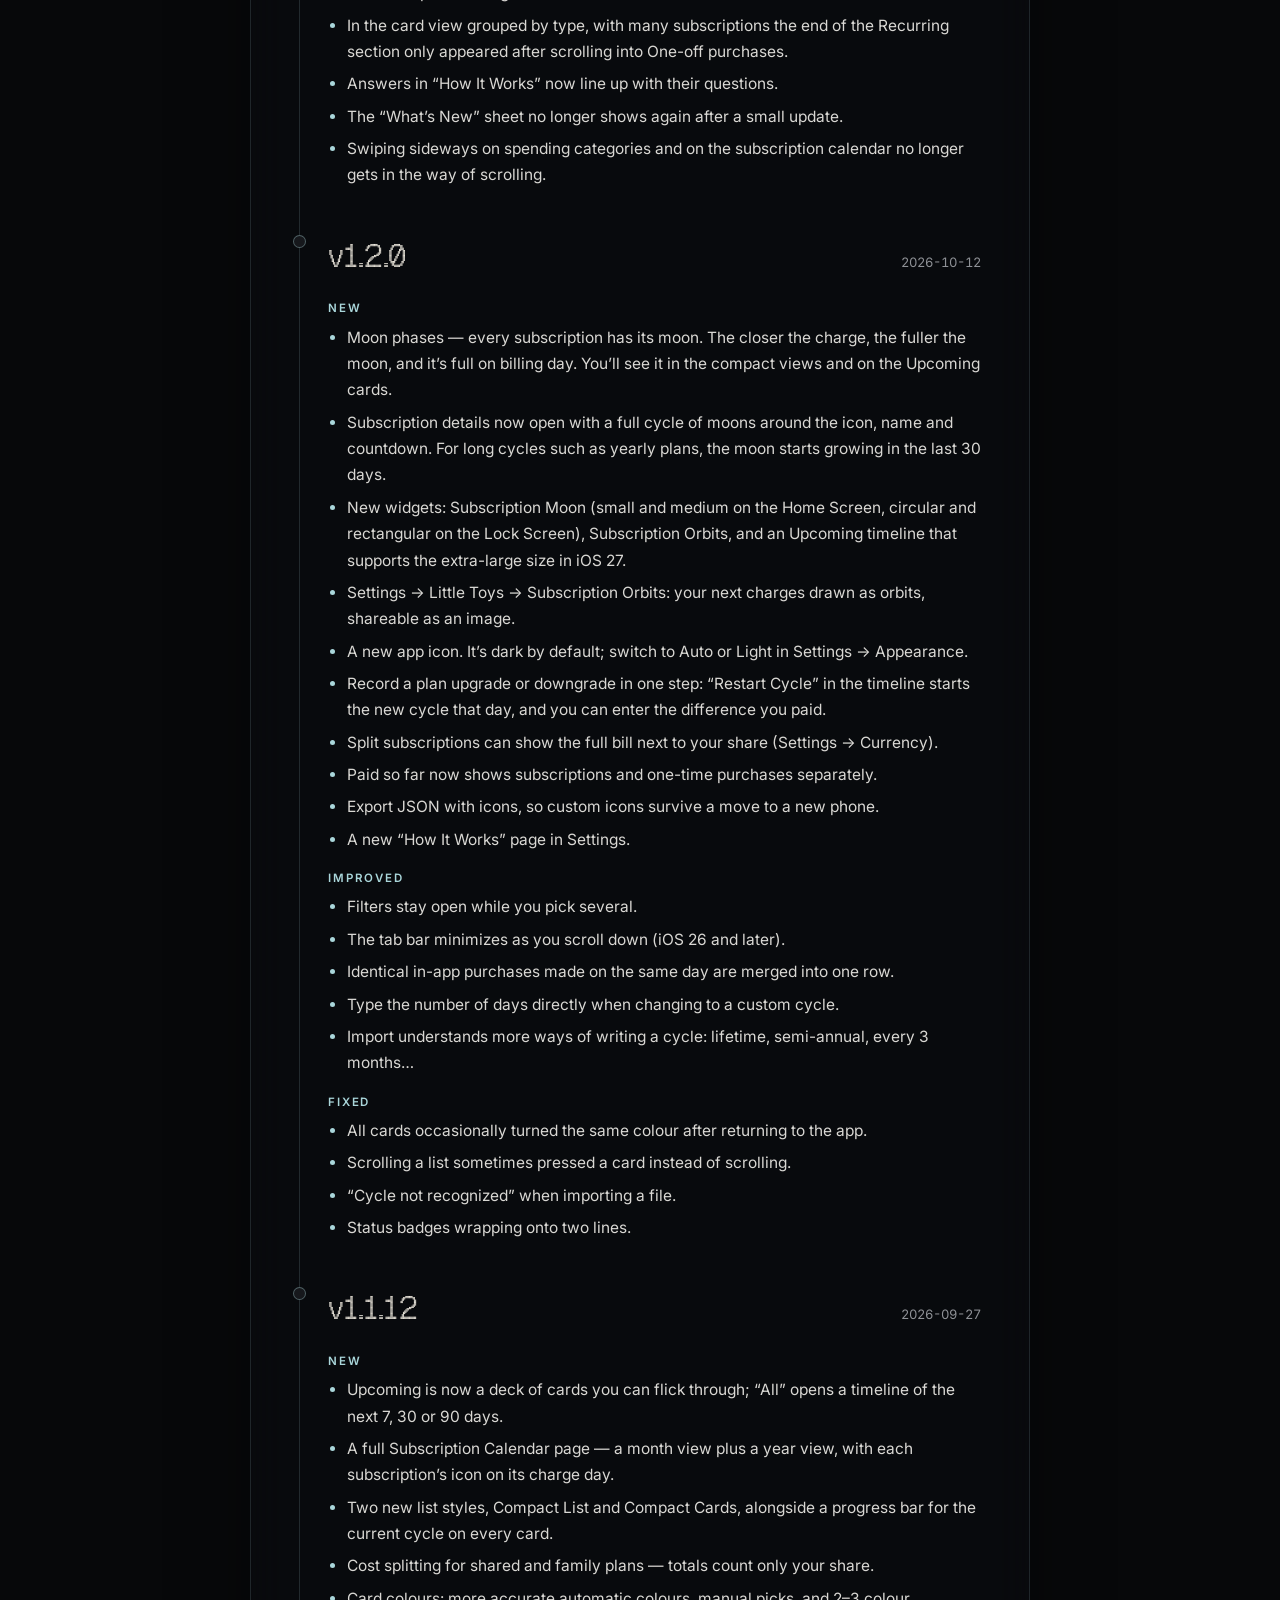
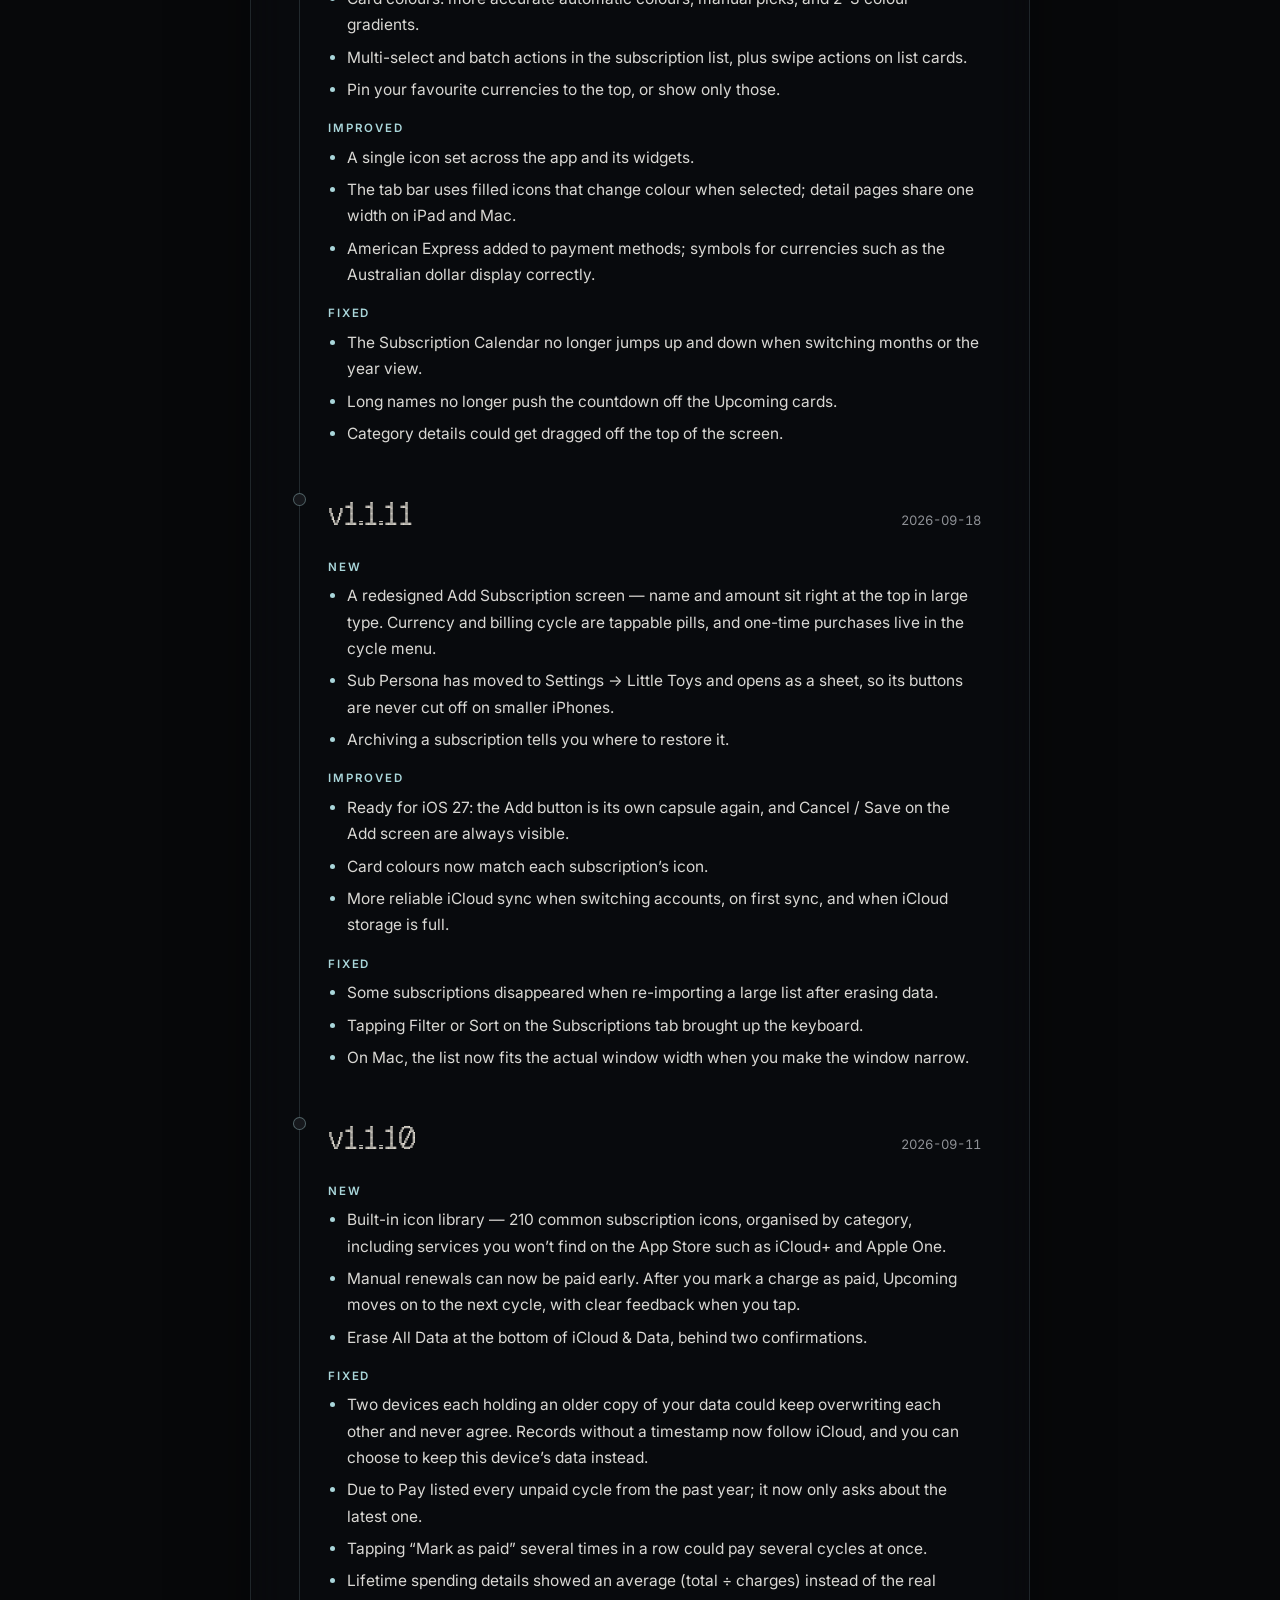
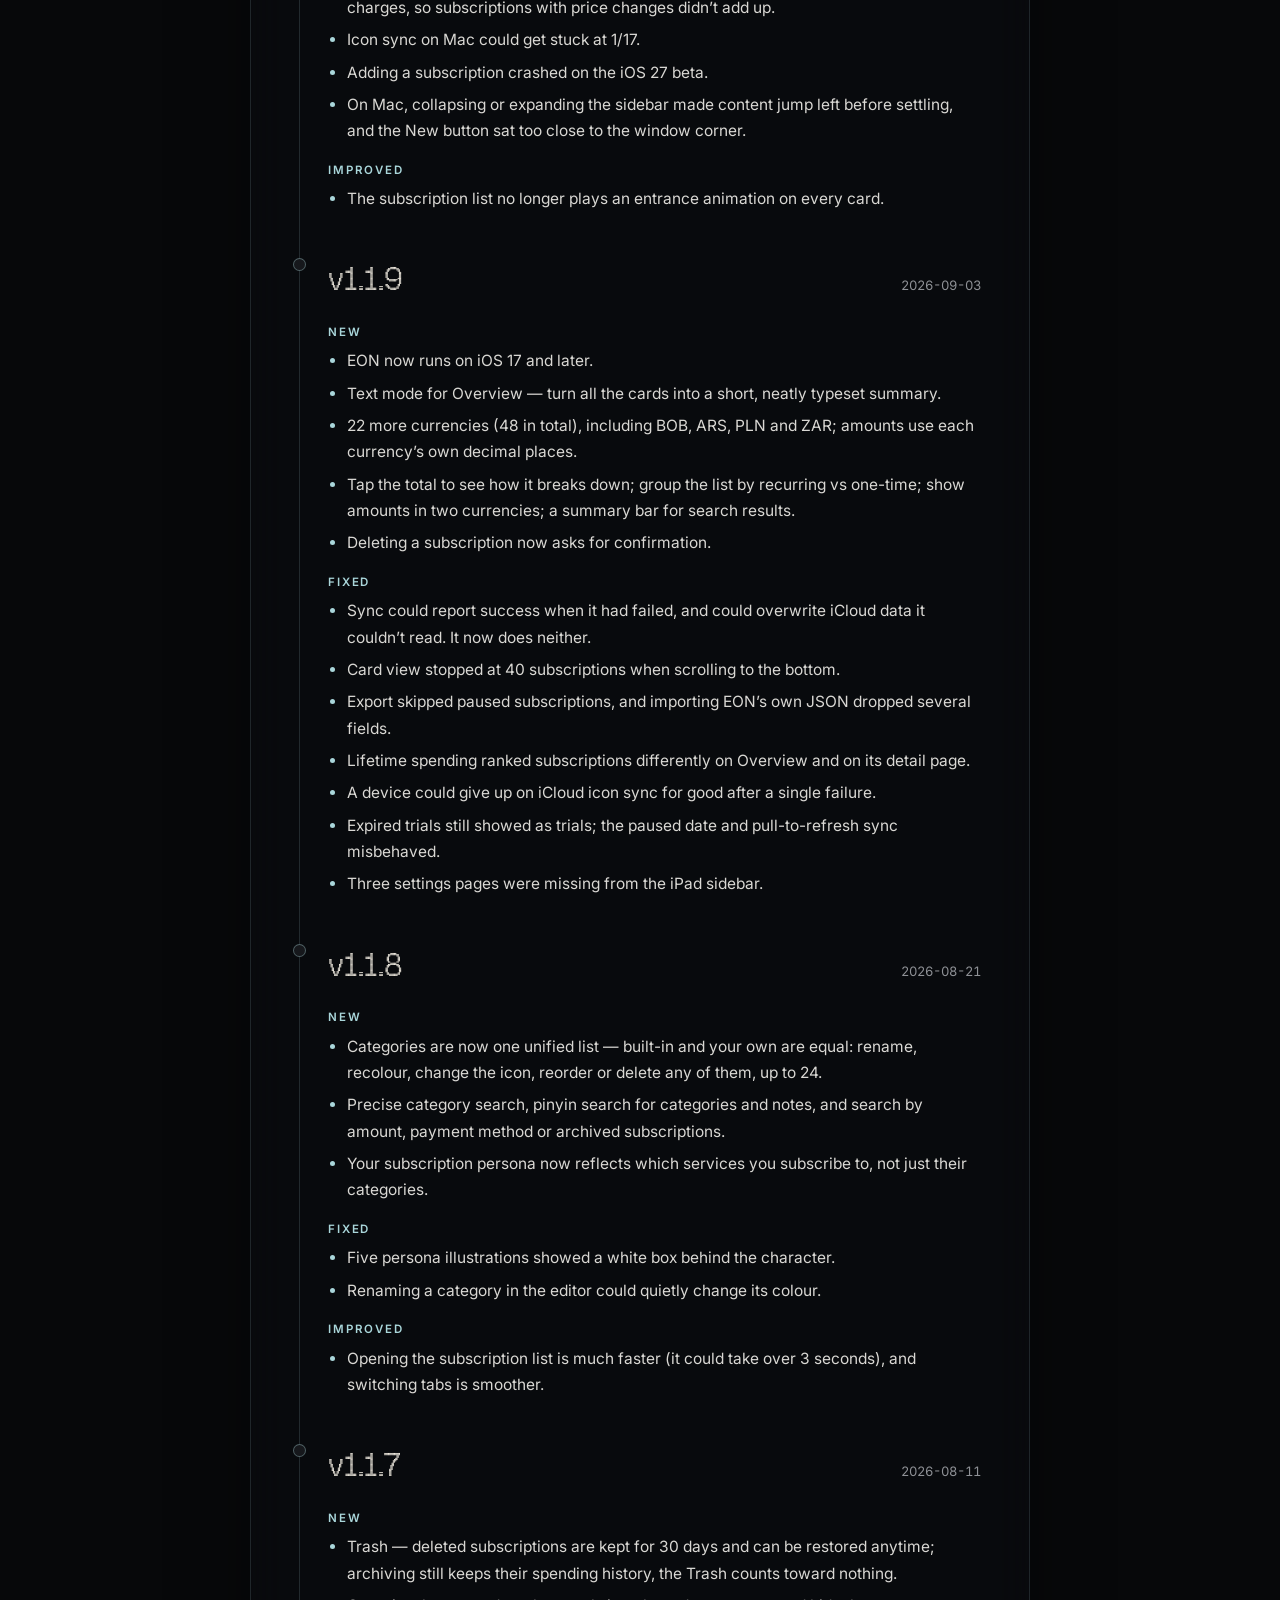
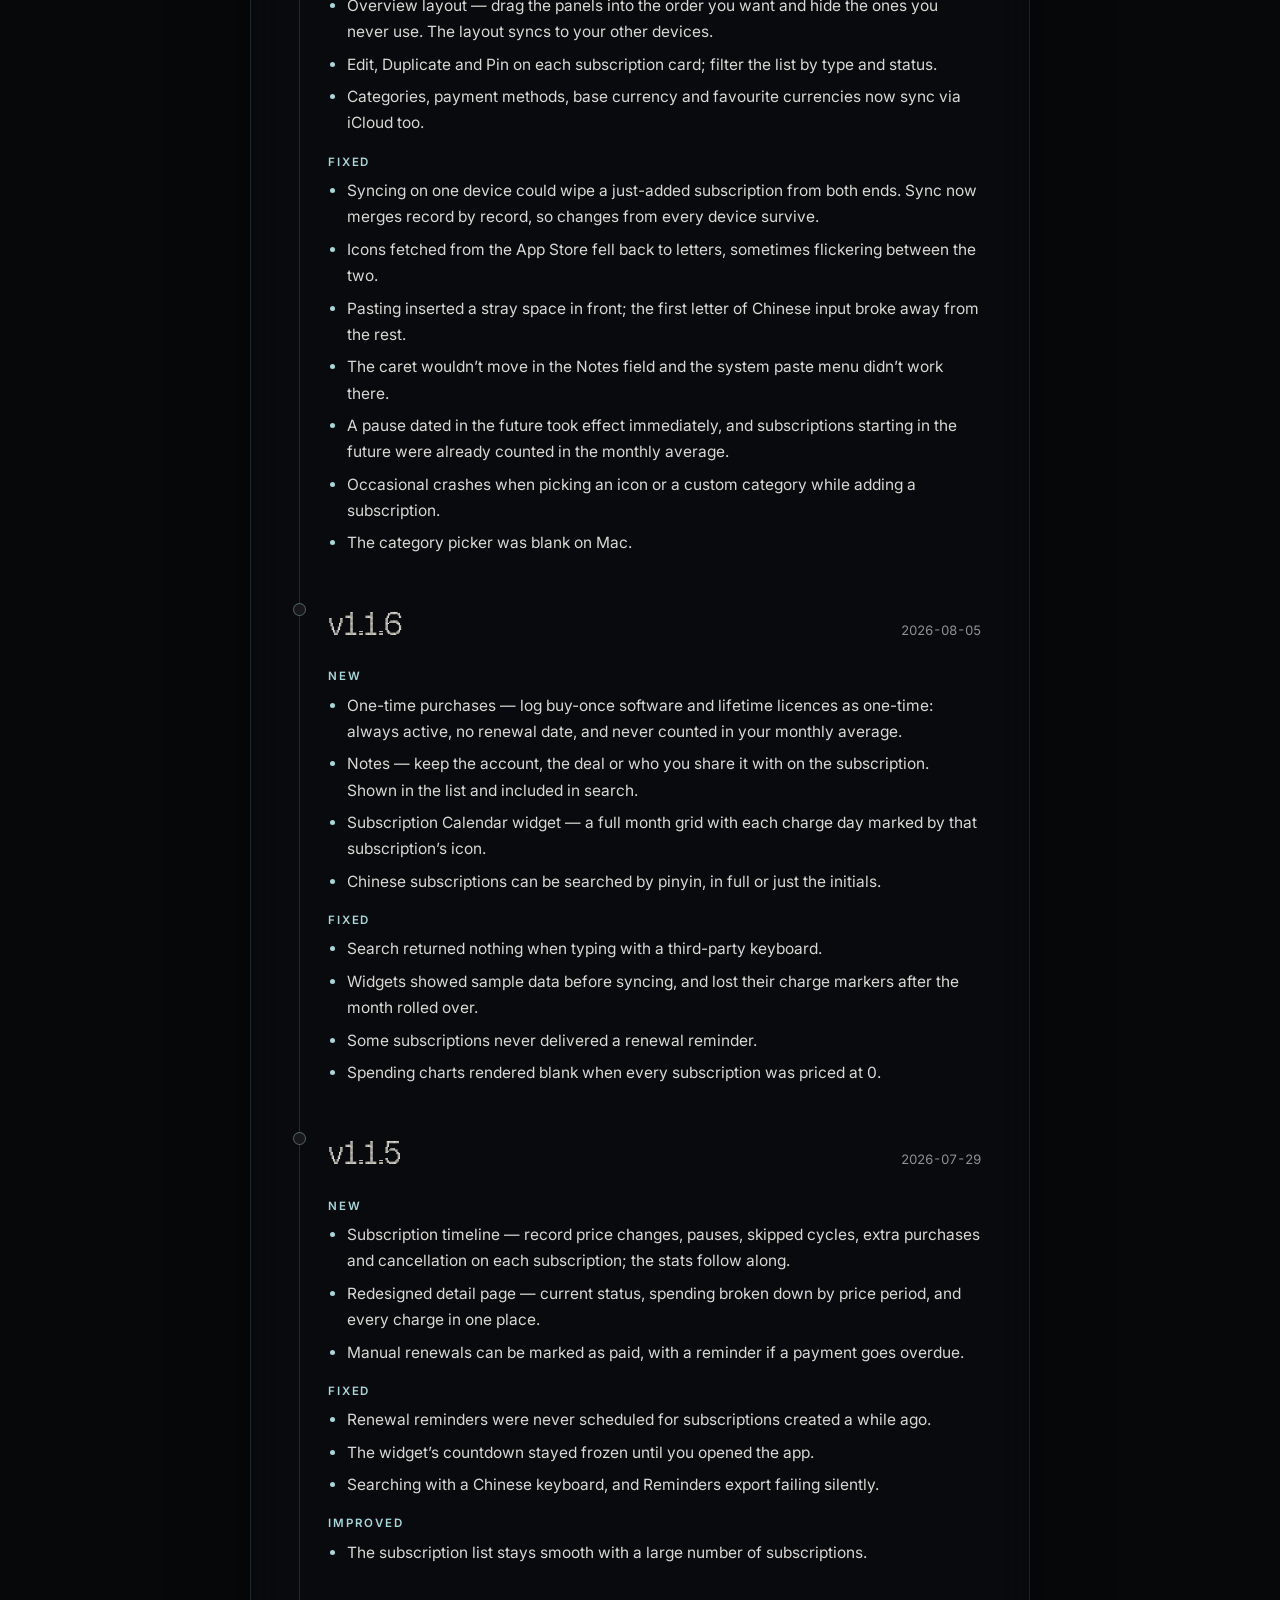
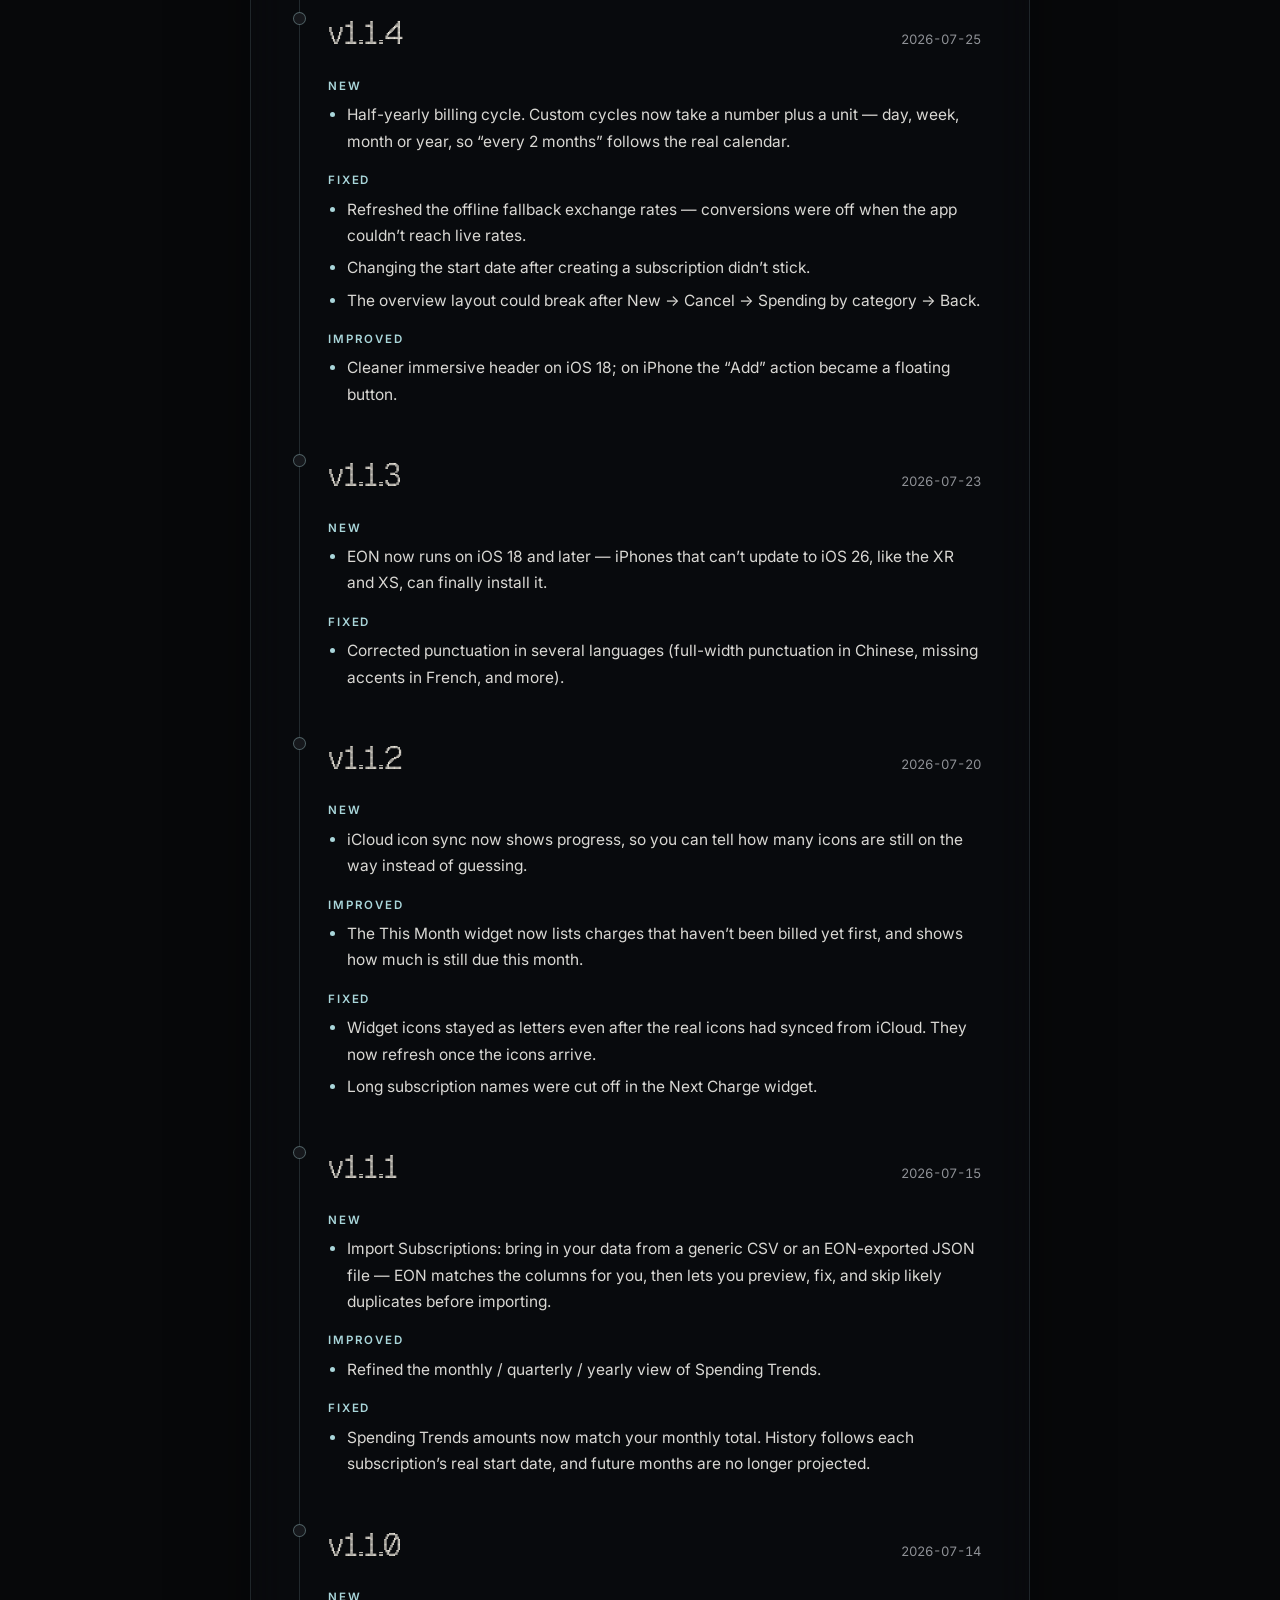
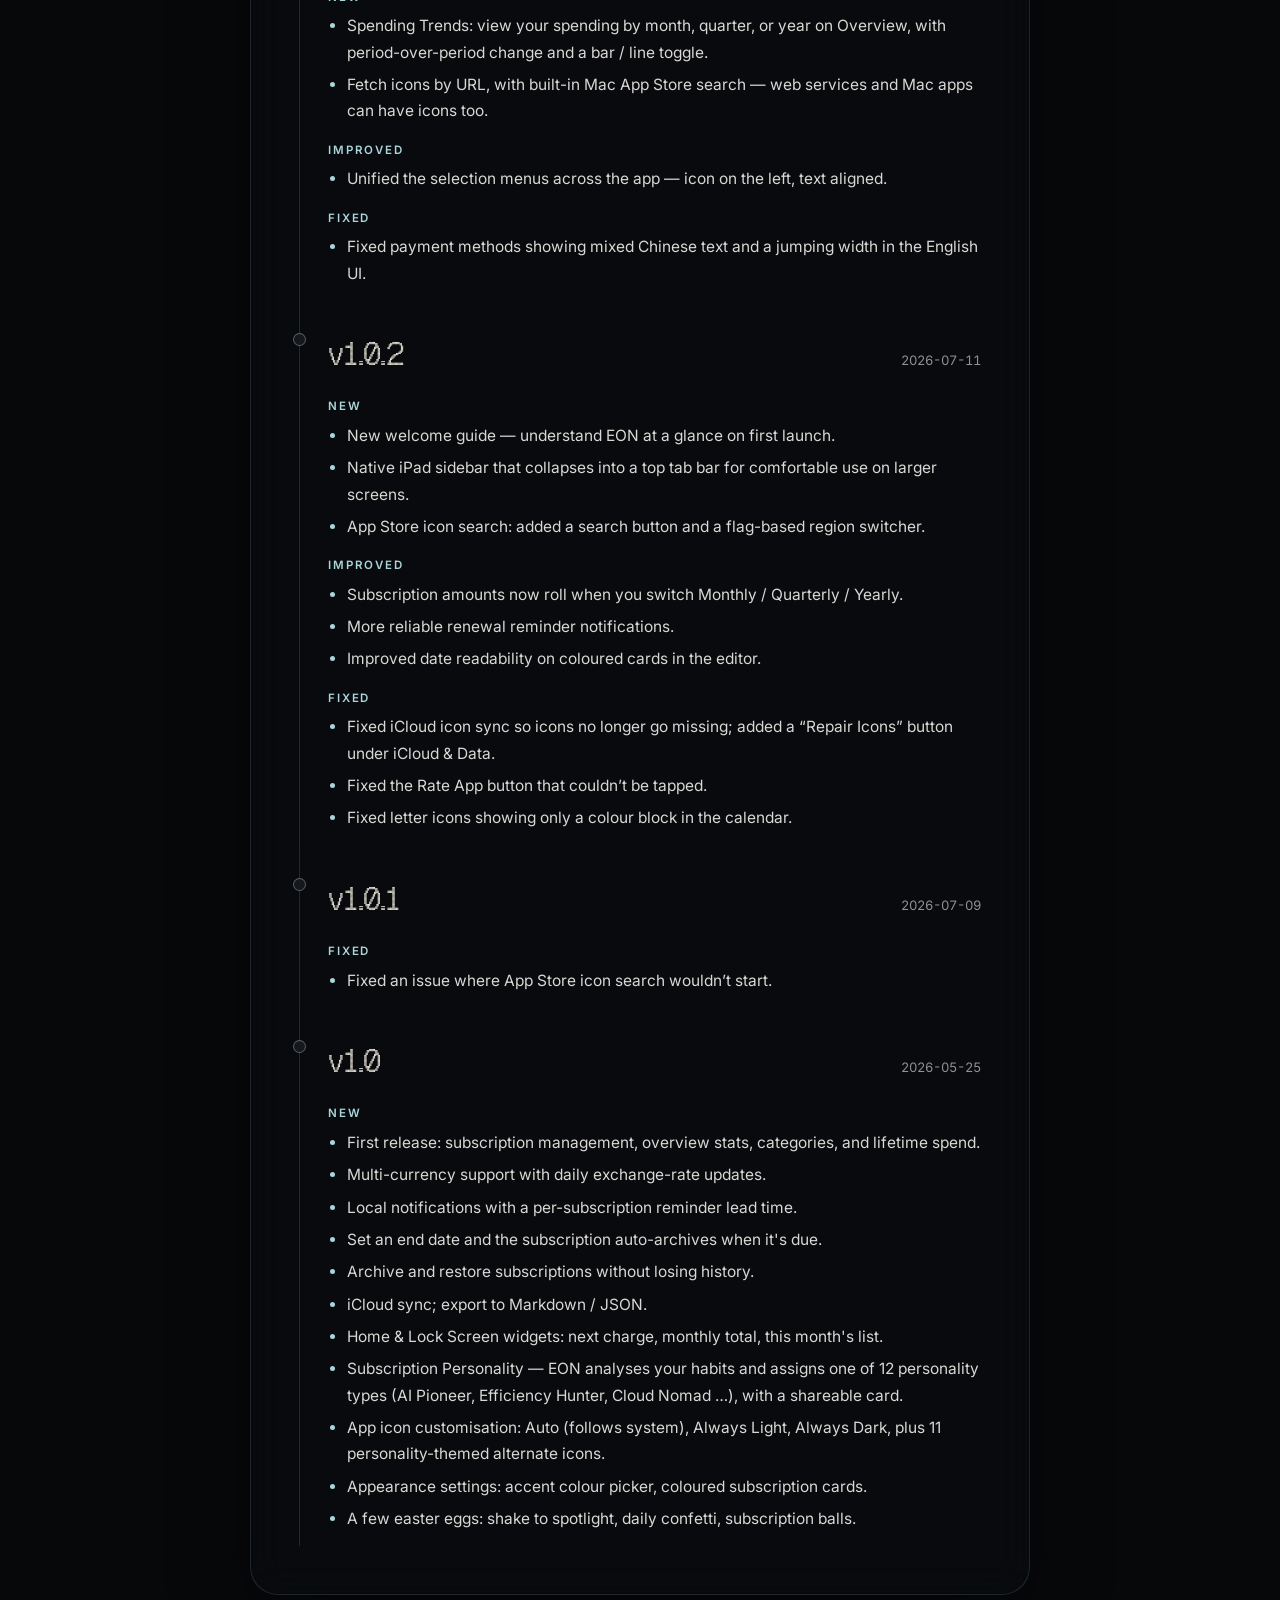
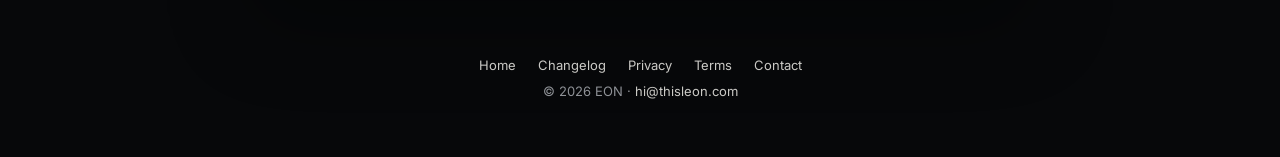
==== commit 923ebb3c: "changelog: add upcoming v1.2.5 in Chinese and English" ====
--- a/changelog.html
+++ b/changelog.html
@@ -79,6 +79,49 @@
 
     <div class="timeline">
 
+    <div class="release">
+      <div class="ver">
+        <h3>v1.2.5</h3>
+        <span class="date"><span class="zh">即将更新</span><span class="en">Upcoming</span></span>
+      </div>
+      <div class="en">
+        <h4>New</h4>
+        <ul>
+          <li>JSON backups restore manual subscription ordering, with or without icons. Partial imports preserve the relative order of unrelated subscriptions.</li>
+          <li>Change the period directly from Categories, with month, quarter, year and All selections shared across Overview and Subscriptions.</li>
+        </ul>
+        <h4>Improved</h4>
+        <ul>
+          <li>Category charts show proportional spending. Small categories are grouped visually while remaining individually available as filters; selected categories are highlighted and their tabs scroll into view.</li>
+          <li>Spending details and the timeline initially show the latest five entries, with 20 more available at a time and an option to collapse them. Totals still include the full history, and adding events stays accessible at the top.</li>
+          <li>Newly saved icons use a fixed 512-pixel size to avoid unnecessary storage use. Existing icons are preserved.</li>
+        </ul>
+        <h4>Fixed</h4>
+        <ul>
+          <li>Temporary export copies no longer accumulate indefinitely: copies older than 24 hours are cleaned up automatically. Shares created during the current app session are protected, without deleting subscriptions, original icons or saved backups.</li>
+          <li>The category All list includes paused, stopped and archived subscriptions, including those with no recorded spending, while excluding deleted records.</li>
+        </ul>
+      </div>
+      <div class="zh">
+        <h4>新增</h4>
+        <ul>
+          <li>JSON 备份支持恢复订阅手动排序，普通备份和含图标备份均适用；部分导入保留无关订阅的相对顺序。</li>
+          <li>分类页可直接切换月／季／年／全部周期，与总览、订阅页保持同步。</li>
+        </ul>
+        <h4>优化</h4>
+        <ul>
+          <li>分类图表按支出比例展示，小额分类合并显示，仍可按原分类单独筛选；选中分类高亮显示，分类标签自动滚动到合适位置。</li>
+          <li>花费明细和时间轴默认展示最近 5 条，每次可再显示 20 条并随时收起；总花费仍统计完整历史，详情顶部保留添加事件入口。</li>
+          <li>新保存的图标统一为 512 像素，减少不必要的存储占用，已有图标保持不变。</li>
+        </ul>
+        <h4>修复</h4>
+        <ul>
+          <li>临时导出副本不再长期堆积：超过 24 小时后自动清理，本次运行生成的分享文件持续受保护，不删除订阅、原始图标或已保存的备份。</li>
+          <li>分类「全部」列表补齐暂停、停止、归档及没有历史花费的订阅，已删除记录仍排除在外。</li>
+        </ul>
+      </div>
+    </div>
+
     <div class="release latest">
       <div class="ver">
         <h3>v1.2.4</h3>
